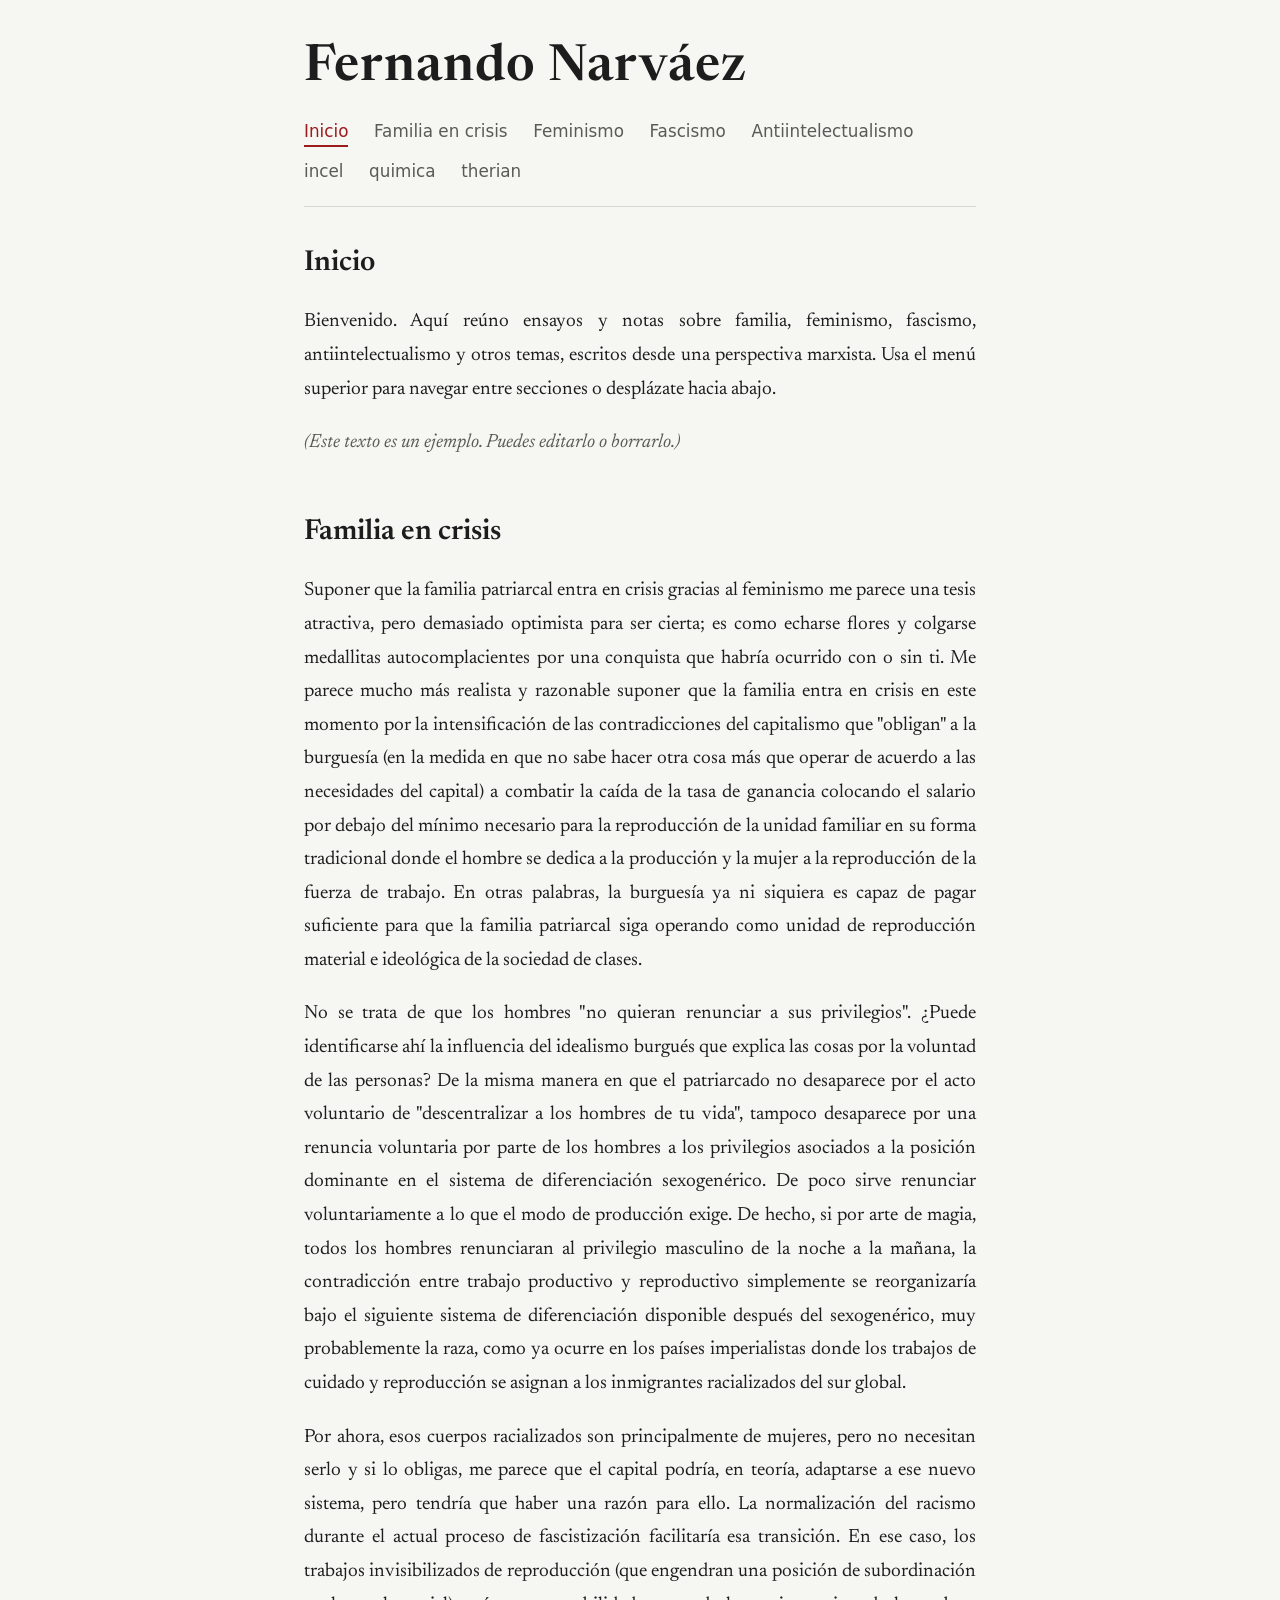
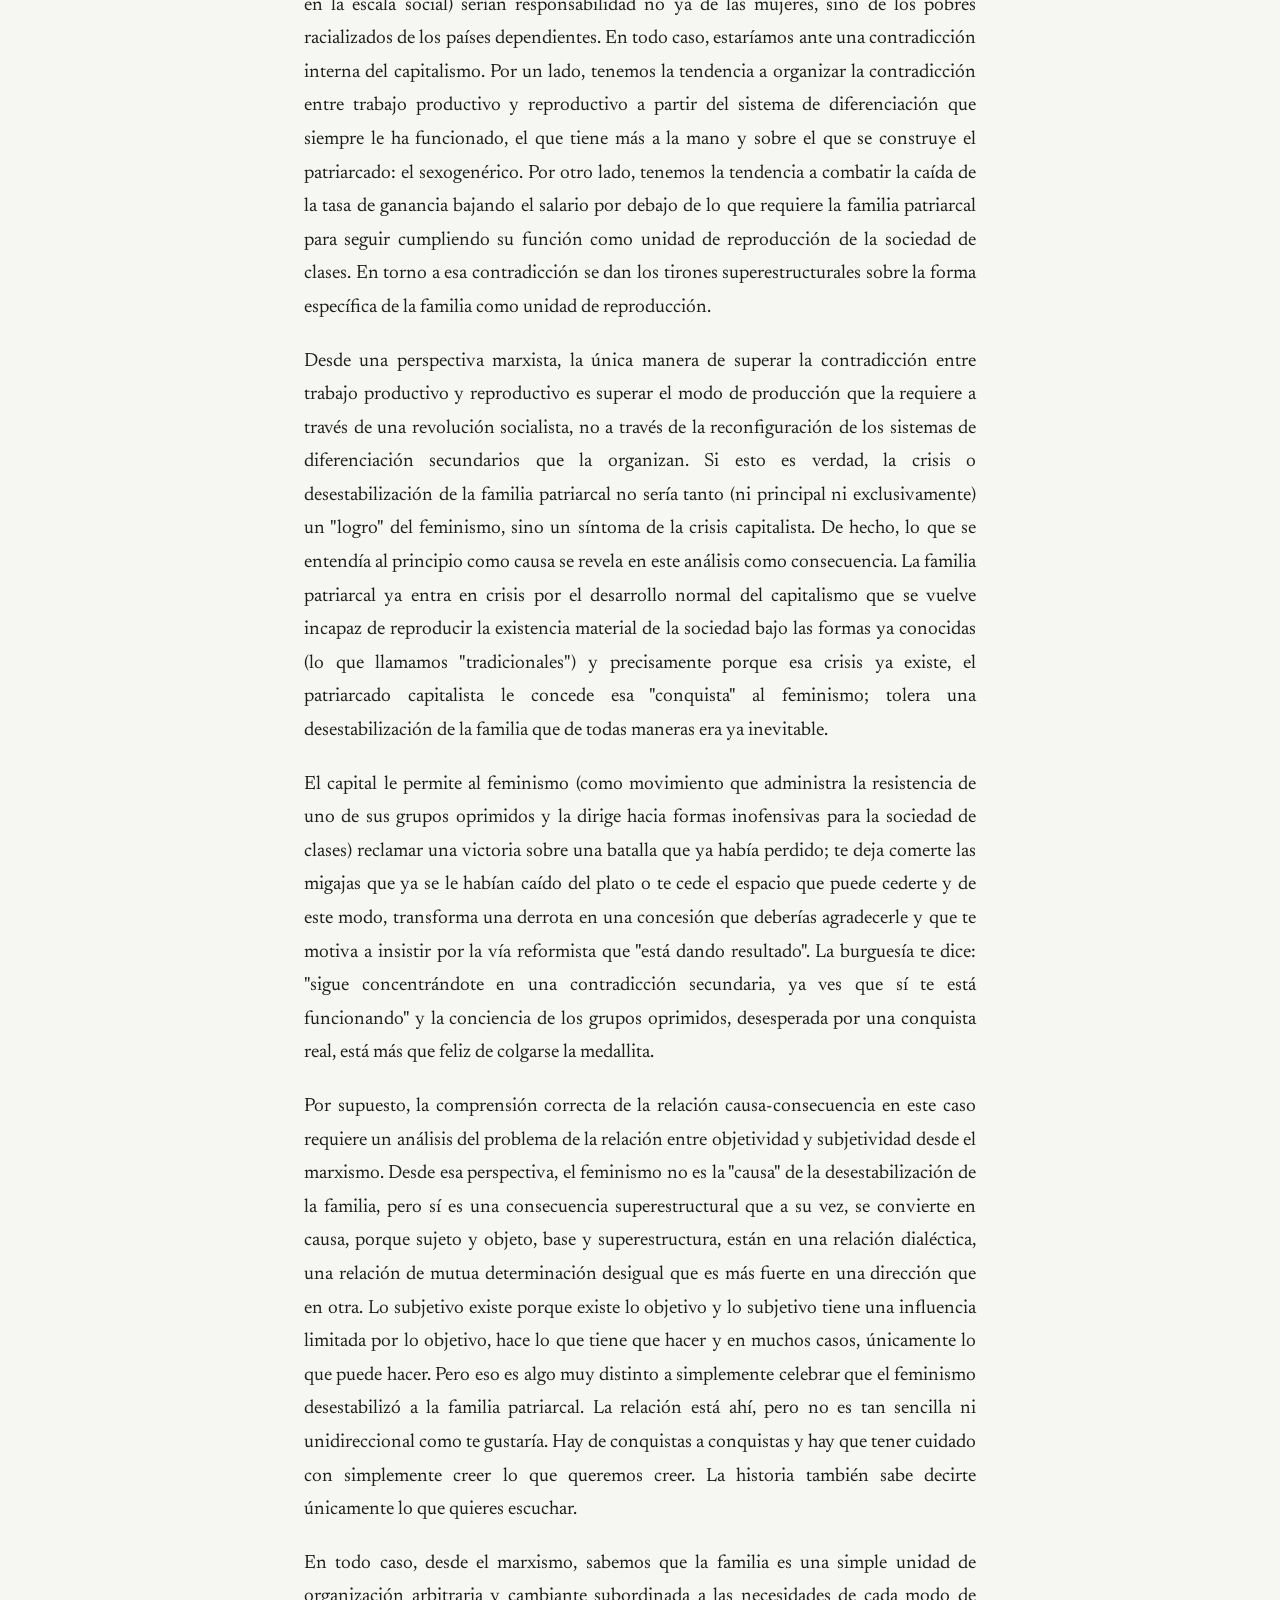
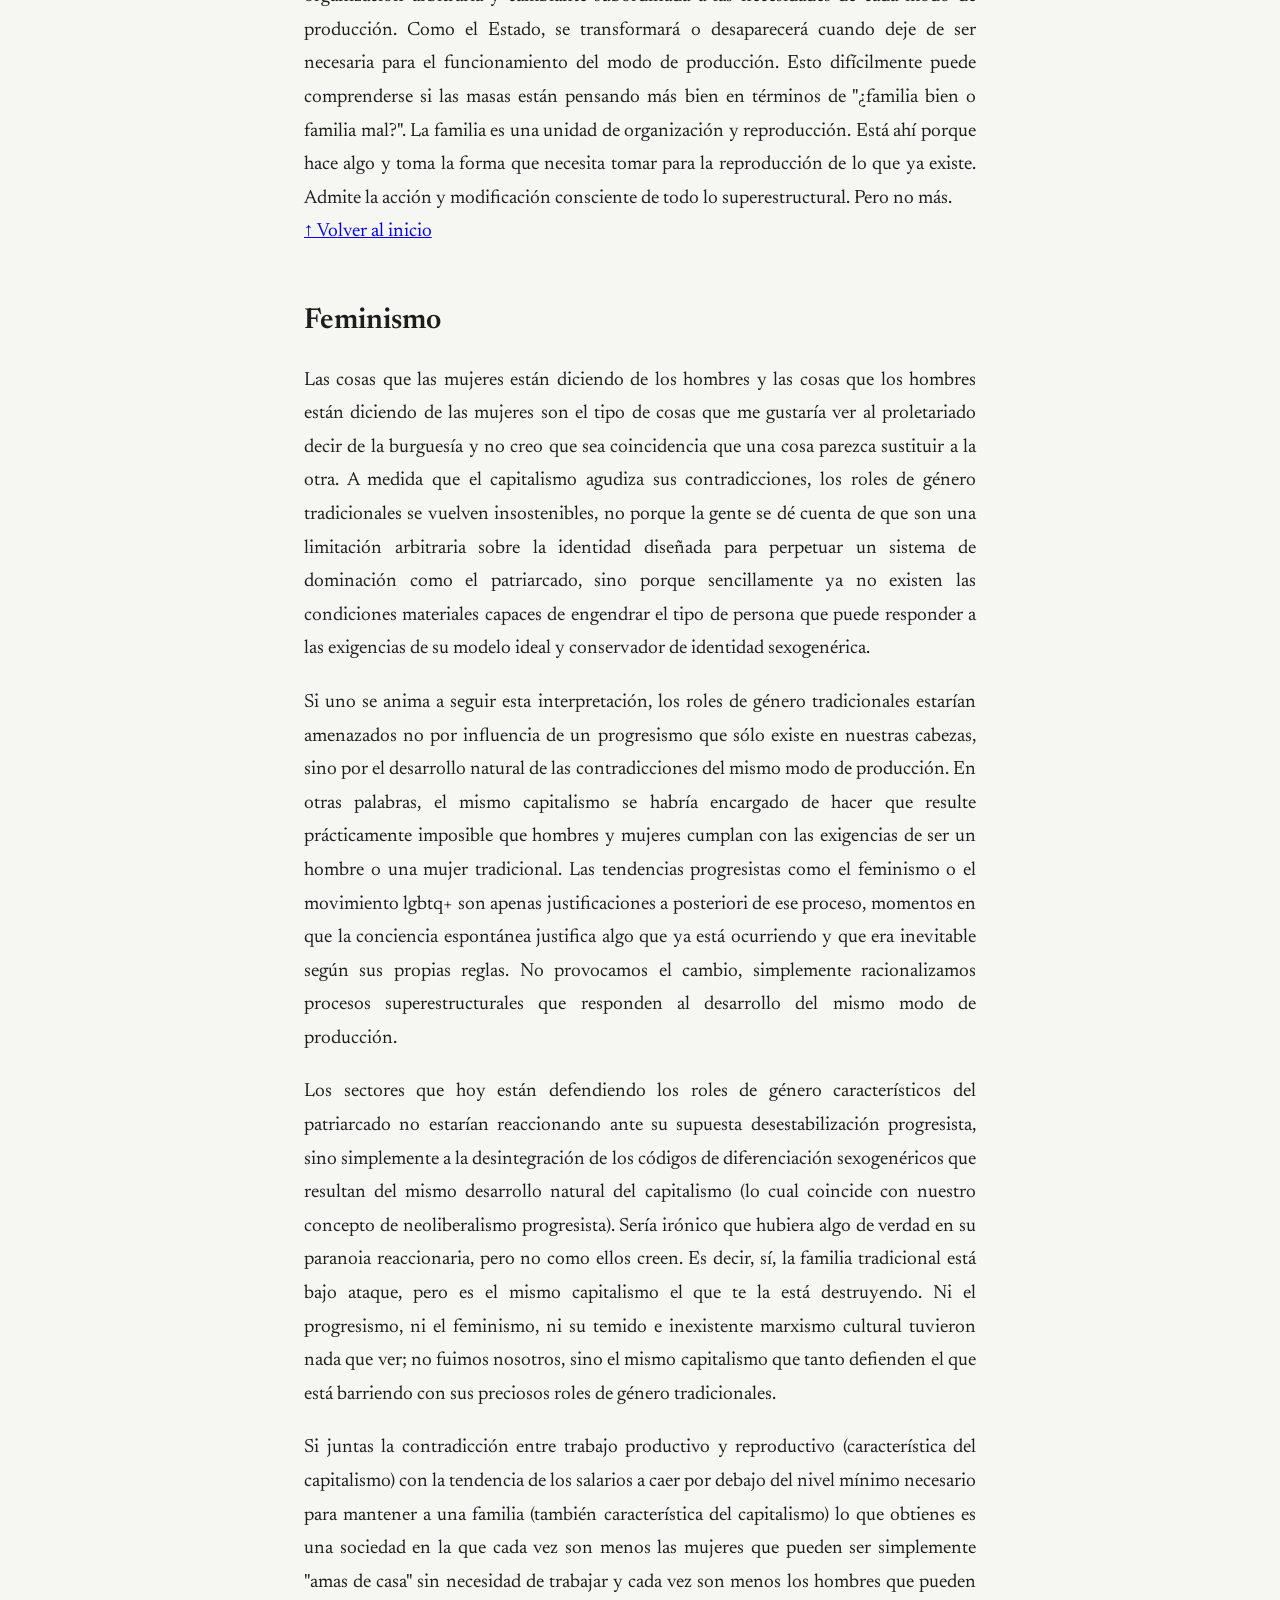
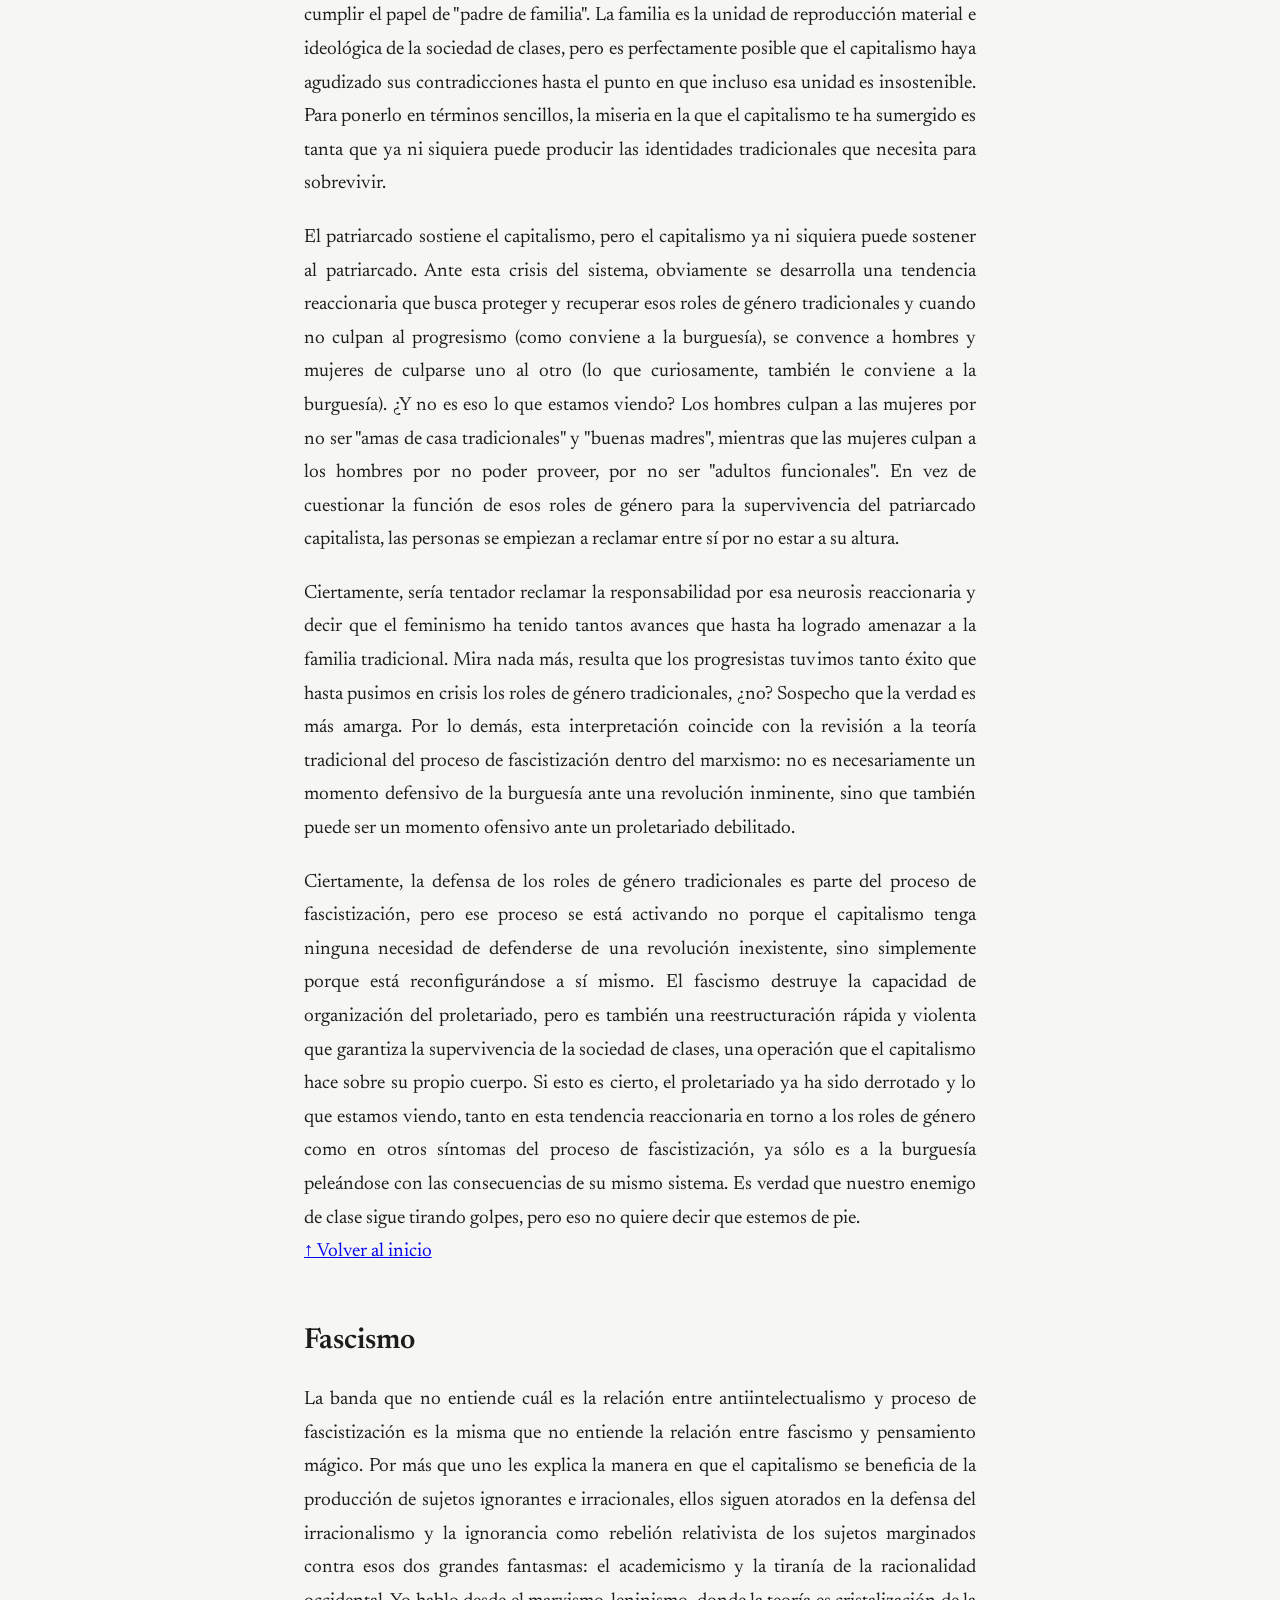
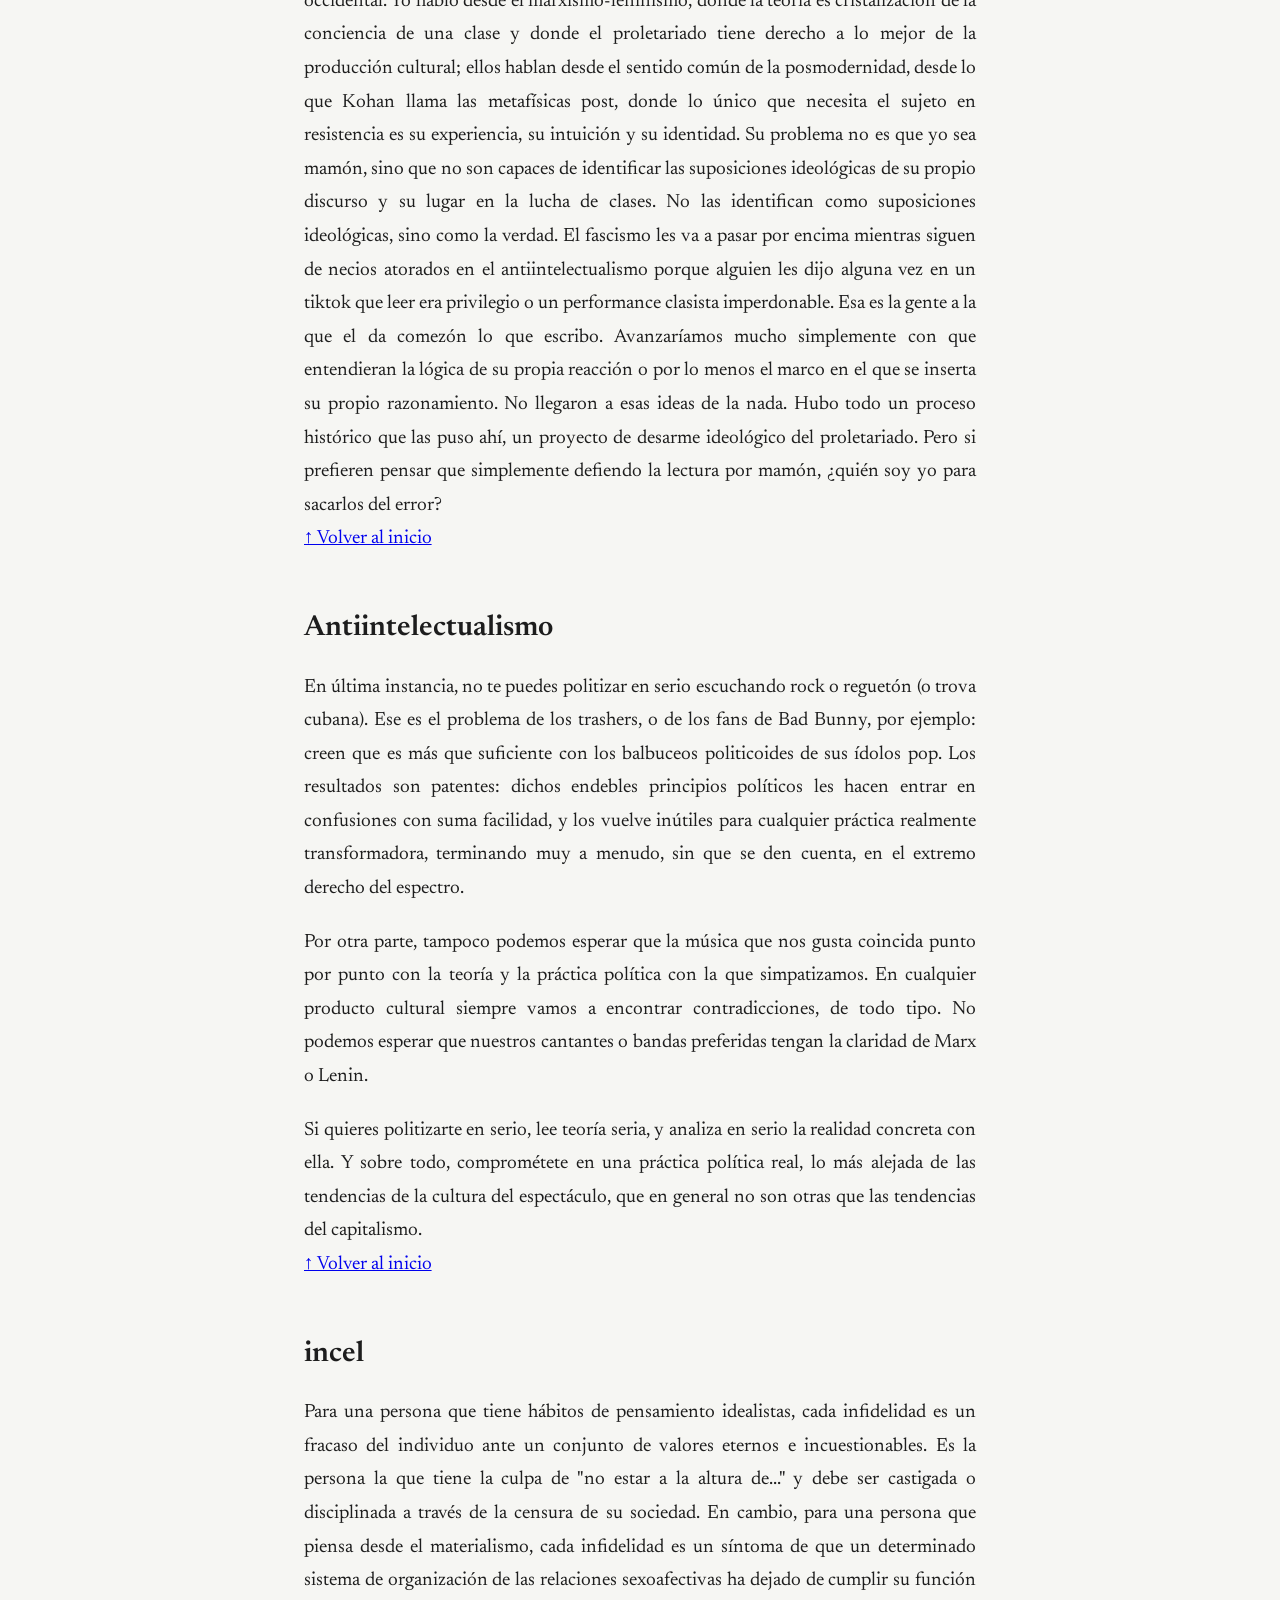
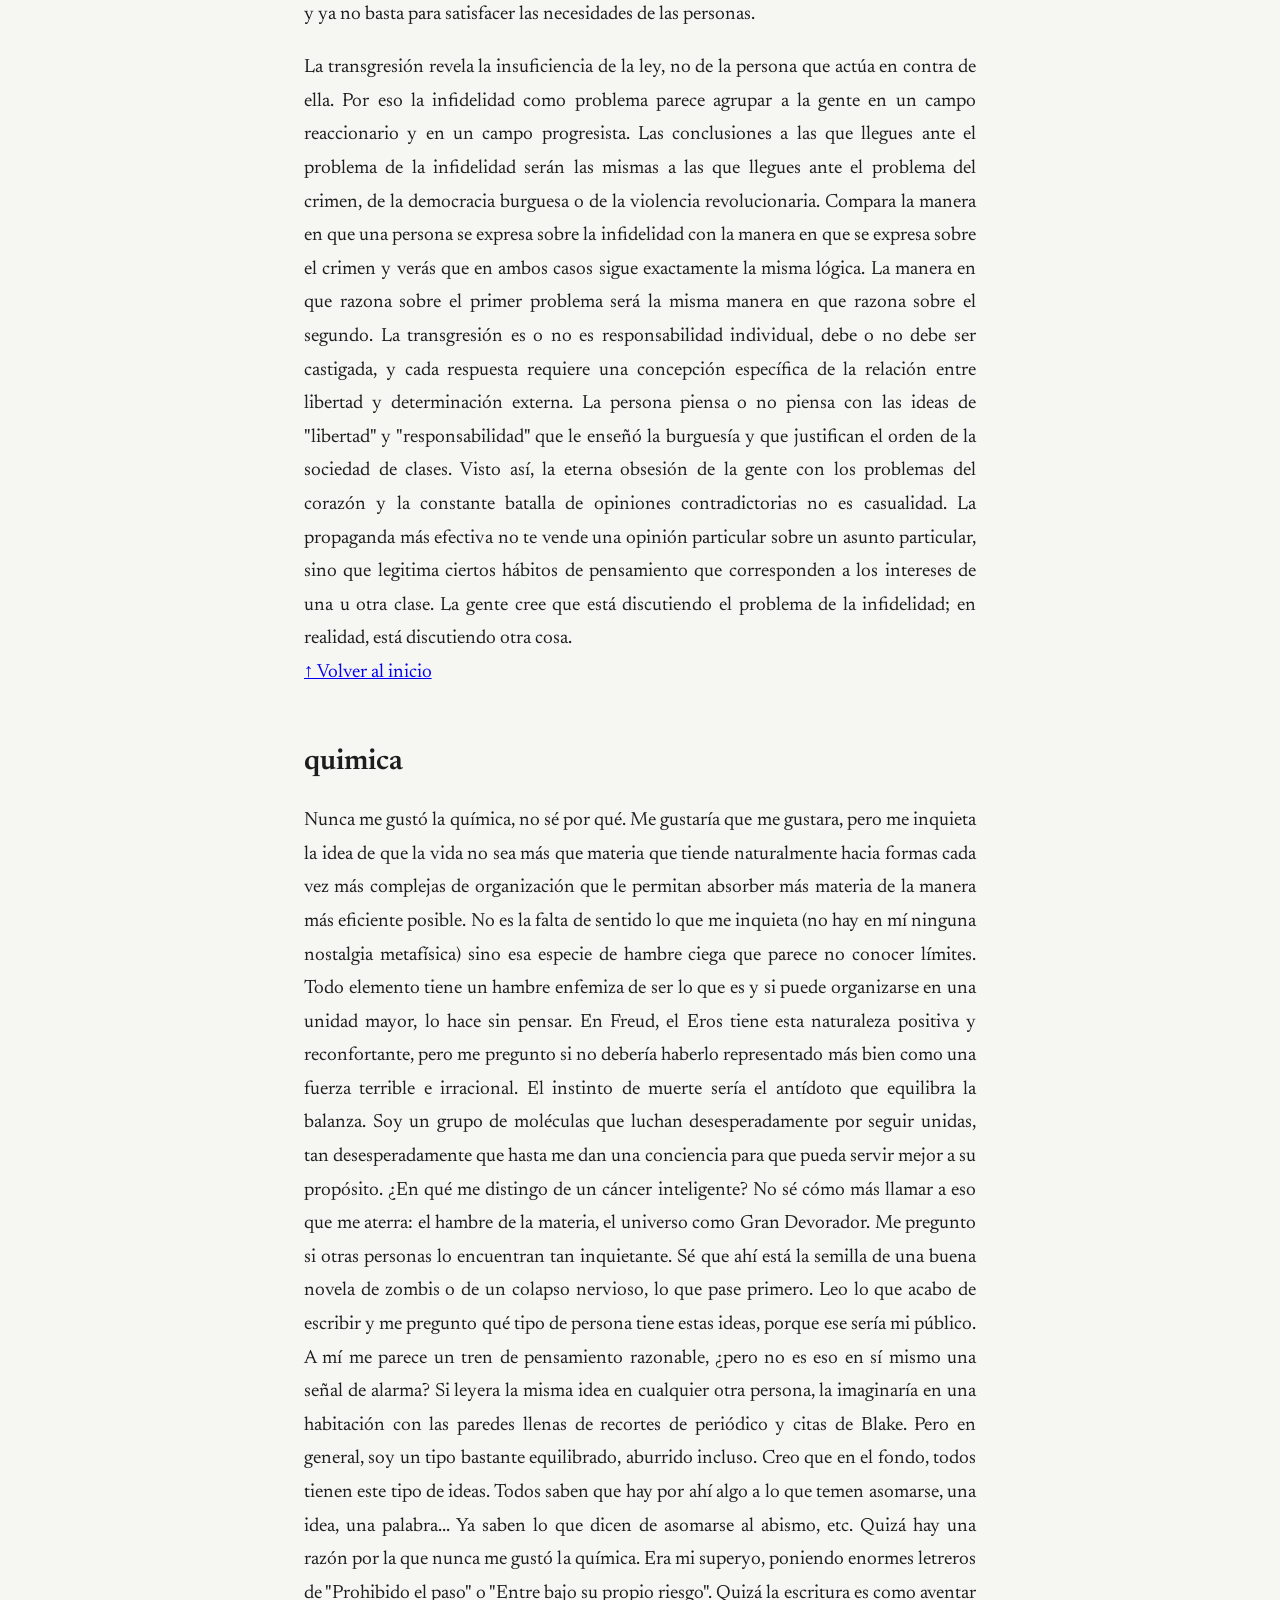
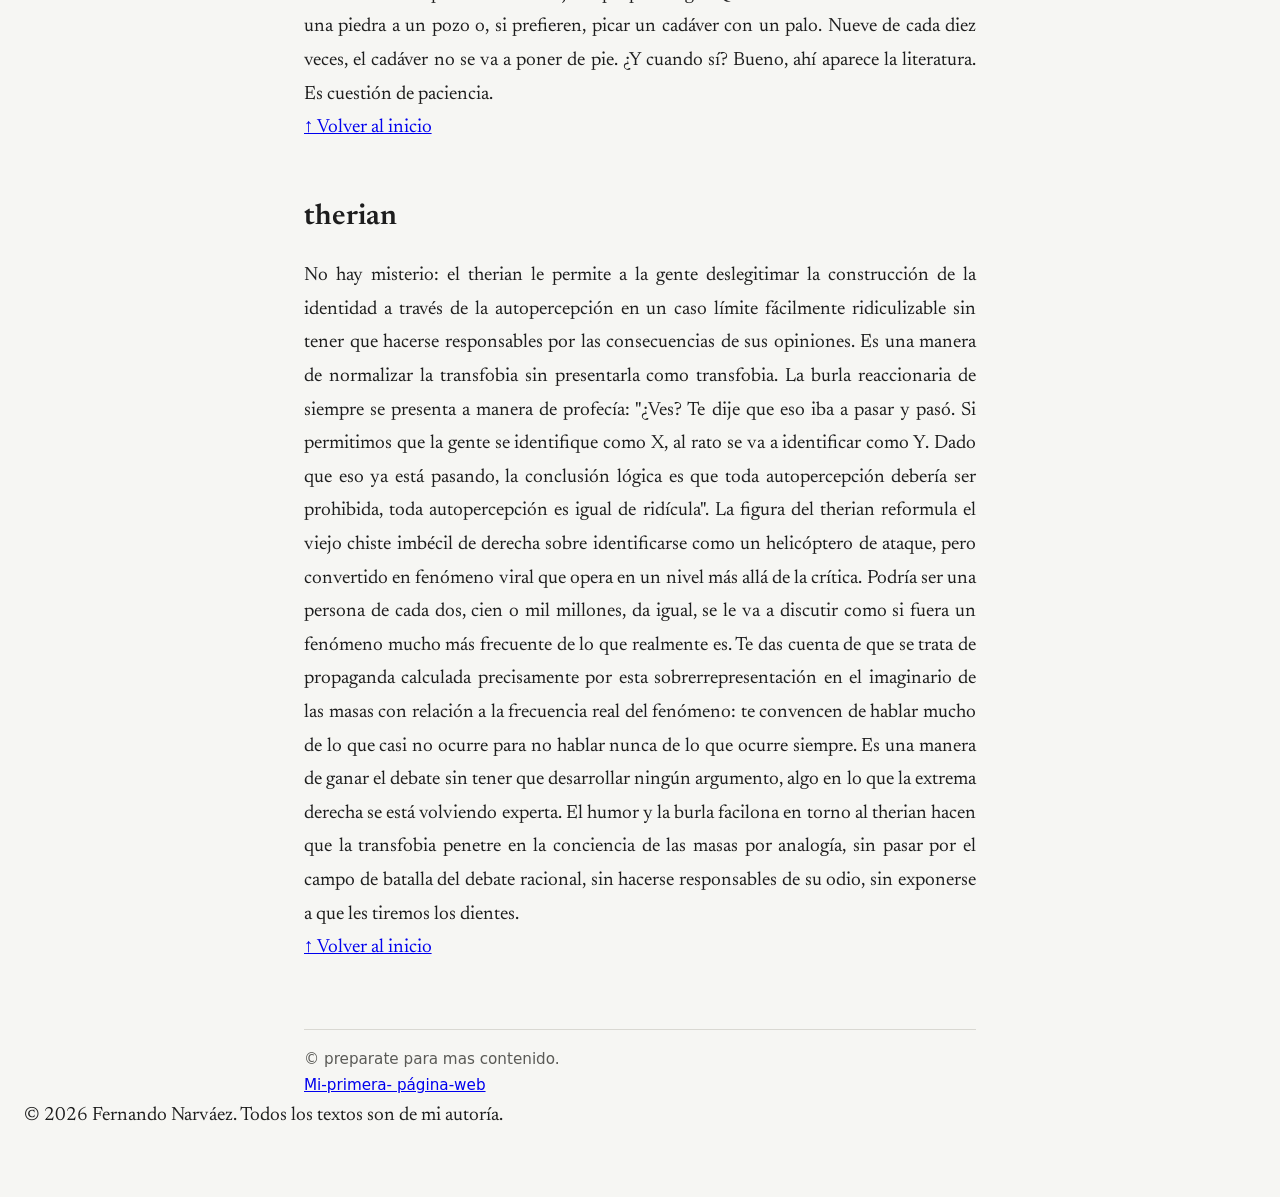
==== index.html @ 03ca9d9a "Add 'therian' link to navigation menu" ====
<!DOCTYPE html>
<html lang="es">
<head>
  <meta charset="UTF-8">
  <meta name="viewport" content="width=device-width, initial-scale=1">
  <meta name="description" content="Ensayos de Fernando Narváez sobre familia, feminismo, fascismo, antiintelectualismo y otros temas desde una perspectiva marxista.">
  <meta name="theme-color" content="#f6f6f3">
  <title>Fernando Narváez — Ensayos</title>

  <!-- Fuente Newsreader (variable) -->
  <link rel="preconnect" href="https://fonts.googleapis.com">
  <link rel="preconnect" href="https://fonts.gstatic.com" crossorigin>
  <link href="https://fonts.googleapis.com/css2?family=Newsreader:ital,opsz,wght@0,6..72,400;0,6..72,600;1,6..72,400&display=swap" rel="stylesheet">

  <link rel="stylesheet" href="style.css">
</head>
<body>

  <a class="skip-link" href="#contenido">Saltar al contenido</a>

  <header class="site-header">
    <h1>Fernando Narváez</h1>

    <nav aria-label="Navegación principal">
      <ul id="menu-principal">
        <li><a href="#inicio">Inicio</a></li>
        <li>
          <button
            type="button"
            class="nav-toggle"
            data-toggle="familia-crisis"
            aria-expanded="false"
            aria-controls="familia-crisis">
            Familia en crisis
          </button>
        </li>
        <li><a href="#feminismo">Feminismo</a></li>
        <li><a href="#fascismo">Fascismo</a></li>
        <li><a href="#antiintelectualismo">Antiintelectualismo</a></li>
        <li><a href="#incel">incel</a></li>  
        <li><a href="#quimica">quimica</a></li>
        <li><a href="#therian">therian</a></li>
      </ul>
    </nav>
  </header>

  <main id="contenido">

    <!-- ============================================================
         INICIO
         ============================================================ -->
    <section id="inicio" class="escrito">
      <h2>Inicio</h2>
      <p>Bienvenido. Aquí reúno ensayos y notas sobre familia, feminismo, fascismo, antiintelectualismo y otros temas, escritos desde una perspectiva marxista. Usa el menú superior para navegar entre secciones o desplázate hacia abajo.</p>
      <p class="pendiente">(Este texto es un ejemplo. Puedes editarlo o borrarlo.)</p>
    </section>

    <!-- ============================================================
         FAMILIA EN CRISIS
         ============================================================ -->
    <section id="familia-crisis" class="escrito">
      <h2>Familia en crisis</h2>
      <article>
        <p>Suponer que la familia patriarcal entra en crisis gracias al feminismo me parece una tesis atractiva, pero demasiado optimista para ser cierta; es como echarse flores y colgarse medallitas autocomplacientes por una conquista que habría ocurrido con o sin ti. Me parece mucho más realista y razonable suponer que la familia entra en crisis en este momento por la intensificación de las contradicciones del capitalismo que "obligan" a la burguesía (en la medida en que no sabe hacer otra cosa más que operar de acuerdo a las necesidades del capital) a combatir la caída de la tasa de ganancia colocando el salario por debajo del mínimo necesario para la reproducción de la unidad familiar en su forma tradicional donde el hombre se dedica a la producción y la mujer a la reproducción de la fuerza de trabajo. En otras palabras, la burguesía ya ni siquiera es capaz de pagar suficiente para que la familia patriarcal siga operando como unidad de reproducción material e ideológica de la sociedad de clases.</p>

        <p>No se trata de que los hombres "no quieran renunciar a sus privilegios". ¿Puede identificarse ahí la influencia del idealismo burgués que explica las cosas por la voluntad de las personas? De la misma manera en que el patriarcado no desaparece por el acto voluntario de "descentralizar a los hombres de tu vida", tampoco desaparece por una renuncia voluntaria por parte de los hombres a los privilegios asociados a la posición dominante en el sistema de diferenciación sexogenérico. De poco sirve renunciar voluntariamente a lo que el modo de producción exige. De hecho, si por arte de magia, todos los hombres renunciaran al privilegio masculino de la noche a la mañana, la contradicción entre trabajo productivo y reproductivo simplemente se reorganizaría bajo el siguiente sistema de diferenciación disponible después del sexogenérico, muy probablemente la raza, como ya ocurre en los países imperialistas donde los trabajos de cuidado y reproducción se asignan a los inmigrantes racializados del sur global.</p>

        <p>Por ahora, esos cuerpos racializados son principalmente de mujeres, pero no necesitan serlo y si lo obligas, me parece que el capital podría, en teoría, adaptarse a ese nuevo sistema, pero tendría que haber una razón para ello. La normalización del racismo durante el actual proceso de fascistización facilitaría esa transición. En ese caso, los trabajos invisibilizados de reproducción (que engendran una posición de subordinación en la escala social) serían responsabilidad no ya de las mujeres, sino de los pobres racializados de los países dependientes. En todo caso, estaríamos ante una contradicción interna del capitalismo. Por un lado, tenemos la tendencia a organizar la contradicción entre trabajo productivo y reproductivo a partir del sistema de diferenciación que siempre le ha funcionado, el que tiene más a la mano y sobre el que se construye el patriarcado: el sexogenérico. Por otro lado, tenemos la tendencia a combatir la caída de la tasa de ganancia bajando el salario por debajo de lo que requiere la familia patriarcal para seguir cumpliendo su función como unidad de reproducción de la sociedad de clases. En torno a esa contradicción se dan los tirones superestructurales sobre la forma específica de la familia como unidad de reproducción.</p>

        <p>Desde una perspectiva marxista, la única manera de superar la contradicción entre trabajo productivo y reproductivo es superar el modo de producción que la requiere a través de una revolución socialista, no a través de la reconfiguración de los sistemas de diferenciación secundarios que la organizan. Si esto es verdad, la crisis o desestabilización de la familia patriarcal no sería tanto (ni principal ni exclusivamente) un "logro" del feminismo, sino un síntoma de la crisis capitalista. De hecho, lo que se entendía al principio como causa se revela en este análisis como consecuencia. La familia patriarcal ya entra en crisis por el desarrollo normal del capitalismo que se vuelve incapaz de reproducir la existencia material de la sociedad bajo las formas ya conocidas (lo que llamamos "tradicionales") y precisamente porque esa crisis ya existe, el patriarcado capitalista le concede esa "conquista" al feminismo; tolera una desestabilización de la familia que de todas maneras era ya inevitable.</p>

        <p>El capital le permite al feminismo (como movimiento que administra la resistencia de uno de sus grupos oprimidos y la dirige hacia formas inofensivas para la sociedad de clases) reclamar una victoria sobre una batalla que ya había perdido; te deja comerte las migajas que ya se le habían caído del plato o te cede el espacio que puede cederte y de este modo, transforma una derrota en una concesión que deberías agradecerle y que te motiva a insistir por la vía reformista que "está dando resultado". La burguesía te dice: "sigue concentrándote en una contradicción secundaria, ya ves que sí te está funcionando" y la conciencia de los grupos oprimidos, desesperada por una conquista real, está más que feliz de colgarse la medallita.</p>

        <p>Por supuesto, la comprensión correcta de la relación causa-consecuencia en este caso requiere un análisis del problema de la relación entre objetividad y subjetividad desde el marxismo. Desde esa perspectiva, el feminismo no es la "causa" de la desestabilización de la familia, pero sí es una consecuencia superestructural que a su vez, se convierte en causa, porque sujeto y objeto, base y superestructura, están en una relación dialéctica, una relación de mutua determinación desigual que es más fuerte en una dirección que en otra. Lo subjetivo existe porque existe lo objetivo y lo subjetivo tiene una influencia limitada por lo objetivo, hace lo que tiene que hacer y en muchos casos, únicamente lo que puede hacer. Pero eso es algo muy distinto a simplemente celebrar que el feminismo desestabilizó a la familia patriarcal. La relación está ahí, pero no es tan sencilla ni unidireccional como te gustaría. Hay de conquistas a conquistas y hay que tener cuidado con simplemente creer lo que queremos creer. La historia también sabe decirte únicamente lo que quieres escuchar.</p>

        <p>En todo caso, desde el marxismo, sabemos que la familia es una simple unidad de organización arbitraria y cambiante subordinada a las necesidades de cada modo de producción. Como el Estado, se transformará o desaparecerá cuando deje de ser necesaria para el funcionamiento del modo de producción. Esto difícilmente puede comprenderse si las masas están pensando más bien en términos de "¿familia bien o familia mal?". La familia es una unidad de organización y reproducción. Está ahí porque hace algo y toma la forma que necesita tomar para la reproducción de lo que ya existe. Admite la acción y modificación consciente de todo lo superestructural. Pero no más.</p>
      </article>
      <a href="#top" class="btn-volver">↑ Volver al inicio</a>
    </section>

    <!-- ============================================================
         FEMINISMO
         ============================================================ -->
    <section id="feminismo" class="escrito">
      <h2>Feminismo</h2>
      <article>
        <p>Las cosas que las mujeres están diciendo de los hombres y las cosas que los hombres están diciendo de las mujeres son el tipo de cosas que me gustaría ver al proletariado decir de la burguesía y no creo que sea coincidencia que una cosa parezca sustituir a la otra. A medida que el capitalismo agudiza sus contradicciones, los roles de género tradicionales se vuelven insostenibles, no porque la gente se dé cuenta de que son una limitación arbitraria sobre la identidad diseñada para perpetuar un sistema de dominación como el patriarcado, sino porque sencillamente ya no existen las condiciones materiales capaces de engendrar el tipo de persona que puede responder a las exigencias de su modelo ideal y conservador de identidad sexogenérica.</p>

        <p>Si uno se anima a seguir esta interpretación, los roles de género tradicionales estarían amenazados no por influencia de un progresismo que sólo existe en nuestras cabezas, sino por el desarrollo natural de las contradicciones del mismo modo de producción. En otras palabras, el mismo capitalismo se habría encargado de hacer que resulte prácticamente imposible que hombres y mujeres cumplan con las exigencias de ser un hombre o una mujer tradicional. Las tendencias progresistas como el feminismo o el movimiento lgbtq+ son apenas justificaciones a posteriori de ese proceso, momentos en que la conciencia espontánea justifica algo que ya está ocurriendo y que era inevitable según sus propias reglas. No provocamos el cambio, simplemente racionalizamos procesos superestructurales que responden al desarrollo del mismo modo de producción.</p>

        <p>Los sectores que hoy están defendiendo los roles de género característicos del patriarcado no estarían reaccionando ante su supuesta desestabilización progresista, sino simplemente a la desintegración de los códigos de diferenciación sexogenéricos que resultan del mismo desarrollo natural del capitalismo (lo cual coincide con nuestro concepto de neoliberalismo progresista). Sería irónico que hubiera algo de verdad en su paranoia reaccionaria, pero no como ellos creen. Es decir, sí, la familia tradicional está bajo ataque, pero es el mismo capitalismo el que te la está destruyendo. Ni el progresismo, ni el feminismo, ni su temido e inexistente marxismo cultural tuvieron nada que ver; no fuimos nosotros, sino el mismo capitalismo que tanto defienden el que está barriendo con sus preciosos roles de género tradicionales.</p>

        <p>Si juntas la contradicción entre trabajo productivo y reproductivo (característica del capitalismo) con la tendencia de los salarios a caer por debajo del nivel mínimo necesario para mantener a una familia (también característica del capitalismo) lo que obtienes es una sociedad en la que cada vez son menos las mujeres que pueden ser simplemente "amas de casa" sin necesidad de trabajar y cada vez son menos los hombres que pueden cumplir el papel de "padre de familia". La familia es la unidad de reproducción material e ideológica de la sociedad de clases, pero es perfectamente posible que el capitalismo haya agudizado sus contradicciones hasta el punto en que incluso esa unidad es insostenible. Para ponerlo en términos sencillos, la miseria en la que el capitalismo te ha sumergido es tanta que ya ni siquiera puede producir las identidades tradicionales que necesita para sobrevivir.</p>

        <p>El patriarcado sostiene el capitalismo, pero el capitalismo ya ni siquiera puede sostener al patriarcado. Ante esta crisis del sistema, obviamente se desarrolla una tendencia reaccionaria que busca proteger y recuperar esos roles de género tradicionales y cuando no culpan al progresismo (como conviene a la burguesía), se convence a hombres y mujeres de culparse uno al otro (lo que curiosamente, también le conviene a la burguesía). ¿Y no es eso lo que estamos viendo? Los hombres culpan a las mujeres por no ser "amas de casa tradicionales" y "buenas madres", mientras que las mujeres culpan a los hombres por no poder proveer, por no ser "adultos funcionales". En vez de cuestionar la función de esos roles de género para la supervivencia del patriarcado capitalista, las personas se empiezan a reclamar entre sí por no estar a su altura.</p>

        <p>Ciertamente, sería tentador reclamar la responsabilidad por esa neurosis reaccionaria y decir que el feminismo ha tenido tantos avances que hasta ha logrado amenazar a la familia tradicional. Mira nada más, resulta que los progresistas tuvimos tanto éxito que hasta pusimos en crisis los roles de género tradicionales, ¿no? Sospecho que la verdad es más amarga. Por lo demás, esta interpretación coincide con la revisión a la teoría tradicional del proceso de fascistización dentro del marxismo: no es necesariamente un momento defensivo de la burguesía ante una revolución inminente, sino que también puede ser un momento ofensivo ante un proletariado debilitado.</p>

        <p>Ciertamente, la defensa de los roles de género tradicionales es parte del proceso de fascistización, pero ese proceso se está activando no porque el capitalismo tenga ninguna necesidad de defenderse de una revolución inexistente, sino simplemente porque está reconfigurándose a sí mismo. El fascismo destruye la capacidad de organización del proletariado, pero es también una reestructuración rápida y violenta que garantiza la supervivencia de la sociedad de clases, una operación que el capitalismo hace sobre su propio cuerpo. Si esto es cierto, el proletariado ya ha sido derrotado y lo que estamos viendo, tanto en esta tendencia reaccionaria en torno a los roles de género como en otros síntomas del proceso de fascistización, ya sólo es a la burguesía peleándose con las consecuencias de su mismo sistema. Es verdad que nuestro enemigo de clase sigue tirando golpes, pero eso no quiere decir que estemos de pie.</p>
      </article>
      <a href="#top" class="btn-volver">↑ Volver al inicio</a>
    </section>

    <!-- ============================================================
         FASCISMO
         ============================================================ -->
    <section id="fascismo" class="escrito">
      <h2>Fascismo</h2>
      <article>
        <p>La banda que no entiende cuál es la relación entre antiintelectualismo y proceso de fascistización es la misma que no entiende la relación entre fascismo y pensamiento mágico. Por más que uno les explica la manera en que el capitalismo se beneficia de la producción de sujetos ignorantes e irracionales, ellos siguen atorados en la defensa del irracionalismo y la ignorancia como rebelión relativista de los sujetos marginados contra esos dos grandes fantasmas: el academicismo y la tiranía de la racionalidad occidental. Yo hablo desde el marxismo-leninismo, donde la teoría es cristalización de la conciencia de una clase y donde el proletariado tiene derecho a lo mejor de la producción cultural; ellos hablan desde el sentido común de la posmodernidad, desde lo que Kohan llama las metafísicas post, donde lo único que necesita el sujeto en resistencia es su experiencia, su intuición y su identidad. Su problema no es que yo sea mamón, sino que no son capaces de identificar las suposiciones ideológicas de su propio discurso y su lugar en la lucha de clases. No las identifican como suposiciones ideológicas, sino como la verdad. El fascismo les va a pasar por encima mientras siguen de necios atorados en el antiintelectualismo porque alguien les dijo alguna vez en un tiktok que leer era privilegio o un performance clasista imperdonable. Esa es la gente a la que el da comezón lo que escribo. Avanzaríamos mucho simplemente con que entendieran la lógica de su propia reacción o por lo menos el marco en el que se inserta su propio razonamiento. No llegaron a esas ideas de la nada. Hubo todo un proceso histórico que las puso ahí, un proyecto de desarme ideológico del proletariado. Pero si prefieren pensar que simplemente defiendo la lectura por mamón, ¿quién soy yo para sacarlos del error?</p>
      </article>
      <a href="#top" class="btn-volver">↑ Volver al inicio</a>
    </section>

    <!-- ============================================================
         ANTIINTELECTUALISMO
         ============================================================ -->
    <section id="antiintelectualismo" class="escrito">
      <h2>Antiintelectualismo</h2>
      <article>
        <p>En última instancia, no te puedes politizar en serio escuchando rock o reguetón (o trova cubana). Ese es el problema de los trashers, o de los fans de Bad Bunny, por ejemplo: creen que es más que suficiente con los balbuceos politicoides de sus ídolos pop. Los resultados son patentes: dichos endebles principios políticos les hacen entrar en confusiones con suma facilidad, y los vuelve inútiles para cualquier práctica realmente transformadora, terminando muy a menudo, sin que se den cuenta, en el extremo derecho del espectro.</p>

        <p>Por otra parte, tampoco podemos esperar que la música que nos gusta coincida punto por punto con la teoría y la práctica política con la que simpatizamos. En cualquier producto cultural siempre vamos a encontrar contradicciones, de todo tipo. No podemos esperar que nuestros cantantes o bandas preferidas tengan la claridad de Marx o Lenin.</p>

        <p>Si quieres politizarte en serio, lee teoría seria, y analiza en serio la realidad concreta con ella. Y sobre todo, comprométete en una práctica política real, lo más alejada de las tendencias de la cultura del espectáculo, que en general no son otras que las tendencias del capitalismo.</p>
      </article>
      <a href="#top" class="btn-volver">↑ Volver al inicio</a>
    </section>

    <!-- ============================================================
         INCEL
         ============================================================ -->
    <section id="incel" class="escrito">
      <h2>incel</h2>
      <article>
        <p>Para una persona que tiene hábitos de pensamiento idealistas, cada infidelidad es un fracaso del individuo ante un conjunto de valores eternos e incuestionables. Es la persona la que tiene la culpa de "no estar a la altura de..." y debe ser castigada o disciplinada a través de la censura de su sociedad. En cambio, para una persona que piensa desde el materialismo, cada infidelidad es un síntoma de que un determinado sistema de organización de las relaciones sexoafectivas ha dejado de cumplir su función y ya no basta para satisfacer las necesidades de las personas.</p>
        <p>La transgresión revela la insuficiencia de la ley, no de la persona que actúa en contra de ella. Por eso la infidelidad como problema parece agrupar a la gente en un campo reaccionario y en un campo progresista. Las conclusiones a las que llegues ante el problema de la infidelidad serán las mismas a las que llegues ante el problema del crimen, de la democracia burguesa o de la violencia revolucionaria. Compara la manera en que una persona se expresa sobre la infidelidad con la manera en que se expresa sobre el crimen y verás que en ambos casos sigue exactamente la misma lógica. La manera en que razona sobre el primer problema será la misma manera en que razona sobre el segundo. La transgresión es o no es responsabilidad individual, debe o no debe ser castigada, y cada respuesta requiere una concepción específica de la relación entre libertad y determinación externa. La persona piensa o no piensa con las ideas de "libertad" y "responsabilidad" que le enseñó la burguesía y que justifican el orden de la sociedad de clases. Visto así, la eterna obsesión de la gente con los problemas del corazón y la constante batalla de opiniones contradictorias no es casualidad. La propaganda más efectiva no te vende una opinión particular sobre un asunto particular, sino que legitima ciertos hábitos de pensamiento que corresponden a los intereses de una u otra clase. La gente cree que está discutiendo el problema de la infidelidad; en realidad, está discutiendo otra cosa.</p>
      </article>
      <a href="#top" class="btn-volver">↑ Volver al inicio</a>
    </section>
  <!-- ====================================================================
    quimica
        ================================================================== -->
    <section id="quimica" class="escrito">
      <h2>quimica</h2>
      <article> 
      <p> Nunca me gustó la química, no sé por qué. Me gustaría que me gustara, pero me inquieta la idea de que la vida no sea más que materia que tiende naturalmente hacia formas cada vez más complejas de organización que le permitan absorber más materia de la manera más eficiente posible. No es la falta de sentido lo que me inquieta (no hay en mí ninguna nostalgia metafísica) sino esa especie de hambre ciega que parece no conocer límites. Todo elemento tiene un hambre enfemiza de ser lo que es y si puede organizarse en una unidad mayor, lo hace sin pensar. En Freud, el Eros tiene esta naturaleza positiva y reconfortante, pero me pregunto si no debería haberlo representado más bien como una fuerza terrible e irracional. El instinto de muerte sería el antídoto que equilibra la balanza. Soy un grupo de moléculas que luchan desesperadamente por seguir unidas, tan desesperadamente que hasta me dan una conciencia para que pueda servir mejor a su propósito. ¿En qué me distingo de un cáncer inteligente? No sé cómo más llamar a eso que me aterra: el hambre de la materia, el universo como Gran Devorador. Me pregunto si otras personas lo encuentran tan inquietante. Sé que ahí está la semilla de una buena novela de zombis o de un colapso nervioso, lo que pase primero. Leo lo que acabo de escribir y me pregunto qué tipo de persona tiene estas ideas, porque ese sería mi público. A mí me parece un tren de pensamiento razonable, ¿pero no es eso en sí mismo una señal de alarma? Si leyera la misma idea en cualquier otra persona, la imaginaría en una habitación con las paredes llenas de recortes de periódico y citas de Blake. Pero en general, soy un tipo bastante equilibrado, aburrido incluso. Creo que en el fondo, todos tienen este tipo de ideas. Todos saben que hay por ahí algo a lo que temen asomarse, una idea, una palabra... Ya saben lo que dicen de asomarse al abismo, etc. Quizá hay una razón por la que nunca me gustó la química. Era mi superyo, poniendo enormes letreros de "Prohibido el paso" o "Entre bajo su propio riesgo". Quizá la escritura es como aventar una piedra a un pozo o, si prefieren, picar un cadáver con un palo. Nueve de cada diez veces, el cadáver no se va a poner de pie. ¿Y cuando sí? Bueno, ahí aparece la literatura. Es cuestión de paciencia.</p>
      </article>
      <a href="#top" class="btn-volver">↑ Volver al inicio</a>
    </section>
    <!-- ====================================================================
    therian
         =================================================================== -->
    <section id="therian" class="escrito">
      <h2>therian</h2>
      <article><p> No hay misterio: el therian le permite a la gente deslegitimar la construcción de la identidad a través de la autopercepción en un caso límite fácilmente ridiculizable sin tener que hacerse responsables por las consecuencias de sus opiniones. Es una manera de normalizar la transfobia sin presentarla como transfobia. La burla reaccionaria de siempre se presenta a manera de profecía: "¿Ves? Te dije que eso iba a pasar y pasó. Si permitimos que la gente se identifique como X, al rato se va a identificar como Y. Dado que eso ya está pasando, la conclusión lógica es que toda autopercepción debería ser prohibida, toda autopercepción es igual de ridícula". La figura del therian reformula el viejo chiste imbécil de derecha sobre identificarse como un helicóptero de ataque, pero convertido en fenómeno viral que opera en un nivel más allá de la crítica. Podría ser una persona de cada dos, cien o mil millones, da igual, se le va a discutir como si fuera un fenómeno mucho más frecuente de lo que realmente es. Te das cuenta de que se trata de propaganda calculada precisamente por esta sobrerrepresentación en el imaginario de las masas con relación a la frecuencia real del fenómeno: te convencen de hablar mucho de lo que casi no ocurre para no hablar nunca de lo que ocurre siempre. Es una manera de ganar el debate sin tener que desarrollar ningún argumento, algo en lo que la extrema derecha se está volviendo experta. El humor y la burla facilona en torno al therian hacen que la transfobia penetre en la conciencia de las masas por analogía, sin pasar por el campo de batalla del debate racional, sin hacerse responsables de su odio, sin exponerse a que les tiremos los dientes.</p> 
      </article>
 <a href="#top" class="btn-volver">↑ Volver al inicio</a>
    </section>
  </main>
  
  

  <footer>
    <p>© preparate para mas contenido.</p>
    <p class="enlaces-footer">
        <a href="https://pedroriver.github.io/mi-primera-pagina-web/" target="_blank" rel="noopener">Mi-primera- página-web</a>
    </p>
</footer>
    <p>&copy; <span id="anio"></span> Fernando Narváez. Todos los textos son de mi autoría.</p>
  </footer>

  <script src="main.js" defer></script>
</body>
</html>
---- style.css ----
/* ============================================================
   VARIABLES
   ============================================================ */
:root {
  --fondo: #f6f6f3;
  --tinta: #1d1d1d;
  --tinta-suave: #5a5a56;
  --acento: #9b1c1c;
  --linea: #d9d8d2;
  --fuente: 'Newsreader', Georgia, 'Times New Roman', serif;
  --fuente-ui: system-ui, -apple-system, 'Segoe UI', sans-serif;
  --ancho: 42rem;
}

/* ============================================================
   RESET SUAVE
   ============================================================ */
*, *::before, *::after { box-sizing: border-box; }
* { margin: 0; }

html {
  scroll-behavior: smooth;
  -webkit-text-size-adjust: 100%;
  scroll-padding-top: 1rem;
}

body {
  background: var(--fondo);
  color: var(--tinta);
  font-family: var(--fuente);
  font-size: 1.2rem;
  line-height: 1.75;
  padding: 2.5rem 1.5rem 4rem;
  min-height: 100vh;
  text-rendering: optimizeLegibility;
}

img, svg { display: block; max-width: 100%; }

header, main, footer {
  max-width: var(--ancho);
  margin-inline: auto;
}

/* ============================================================
   SKIP LINK (accesibilidad)
   ============================================================ */
.skip-link {
  position: absolute;
  top: -100px;
  left: 1rem;
  background: var(--acento);
  color: #fff;
  padding: 0.75rem 1.25rem;
  border-radius: 4px;
  text-decoration: none;
  font-family: var(--fuente-ui);
  font-size: 0.95rem;
  z-index: 100;
  transition: top 0.2s;
}
.skip-link:focus { top: 1rem; }

/* ============================================================
   ENCABEZADO Y NAVEGACIÓN
   ============================================================ */
.site-header { margin-bottom: 2.5rem; }

h1 {
  font-size: clamp(2rem, 6vw, 3.2rem);
  font-weight: 600;
  line-height: 1.1;
  letter-spacing: 0.02em;
  text-wrap: balance;
}

nav {
  margin-top: 1.25rem;
  padding-bottom: 1rem;
  border-bottom: 1px solid var(--linea);
}

nav ul {
  list-style: none;
  padding: 0;
  margin: 0;
  display: flex;
  flex-wrap: wrap;
  gap: 0.4rem 1.6rem;
}

nav a,
nav button {
  color: var(--tinta-suave);
  text-decoration: none;
  font-family: var(--fuente-ui);
  font-size: 1.05rem;
  line-height: 1.4;
  padding: 0.2rem 0;
  border: none;
  border-bottom: 2px solid transparent;
  background: none;
  cursor: pointer;
  transition: color 0.2s, border-color 0.2s;
}

nav a:hover,
nav button:hover { color: var(--tinta); }

nav a[aria-current="true"],
nav button[aria-expanded="true"] {
  color: var(--acento);
  border-bottom-color: var(--acento);
}

a:focus-visible,
button:focus-visible {
  outline: 2px solid var(--acento);
  outline-offset: 4px;
  border-radius: 2px;
}

/* ============================================================
   CONTENIDO / ESCRITOS
   ============================================================ */
main { margin-top: 2.5rem; }

.escrito {
  scroll-margin-top: 1.5rem;
  margin-bottom: 3.5rem;
  animation: aparecer 0.35s ease;
}

.escrito[hidden] { display: none; }

.escrito h2 {
  font-size: 1.8rem;
  font-weight: 600;
  line-height: 1.2;
  margin-bottom: 1.5rem;
  text-wrap: balance;
}

.escrito p {
  text-align: justify;
  hyphens: auto;
}

.escrito p + p { margin-top: 1.25rem; }

@keyframes aparecer {
  from { opacity: 0; transform: translateY(-4px); }
  to   { opacity: 1; transform: translateY(0); }
}

/* Texto pendiente / placeholder */
.pendiente {
  color: var(--tinta-suave);
  font-style: italic;
}

/* Elementos opcionales dentro de escritos */
.escrito blockquote {
  border-left: 3px solid var(--acento);
  padding-left: 1rem;
  margin: 1.5rem 0;
  color: var(--tinta-suave);
  font-style: italic;
}

.escrito em { font-style: italic; }
.escrito strong { font-weight: 600; }

.escrito code {
  font-family: ui-monospace, 'SF Mono', Menlo, Consolas, monospace;
  font-size: 0.9em;
  background: rgba(0, 0, 0, 0.05);
  padding: 0.1em 0.35em;
  border-radius: 3px;
}

/* ============================================================
   PIE
   ============================================================ */
footer {
  margin-top: 4rem;
  padding-top: 1rem;
  border-top: 1px solid var(--linea);
  font-family: var(--fuente-ui);
  font-size: 0.95rem;
  color: var(--tinta-suave);
}

/* ============================================================
   PREFERENCIAS DEL USUARIO
   ============================================================ */
@media (prefers-reduced-motion: reduce) {
  html { scroll-behavior: auto; }
  .escrito { animation: none; }
  *, *::before, *::after {
    transition-duration: 0.01ms !important;
    animation-duration: 0.01ms !important;
  }
}

@media (prefers-color-scheme: dark) {
  :root {
    --fondo: #16161a;
    --tinta: #e8e6e0;
    --tinta-suave: #a8a6a0;
    --acento: #e06c6c;
    --linea: #2e2d33;
  }
}

/* ============================================================
   RESPONSIVE
   ============================================================ */
@media (max-width: 600px) {
  body { font-size: 1.1rem; padding: 1.5rem 1.1rem 3rem; }
  .escrito p { text-align: left; }
  nav ul { gap: 0.3rem 1.1rem; }
  nav a, nav button { font-size: 0.98rem; }
  .escrito h2 { font-size: 1.5rem; }
}
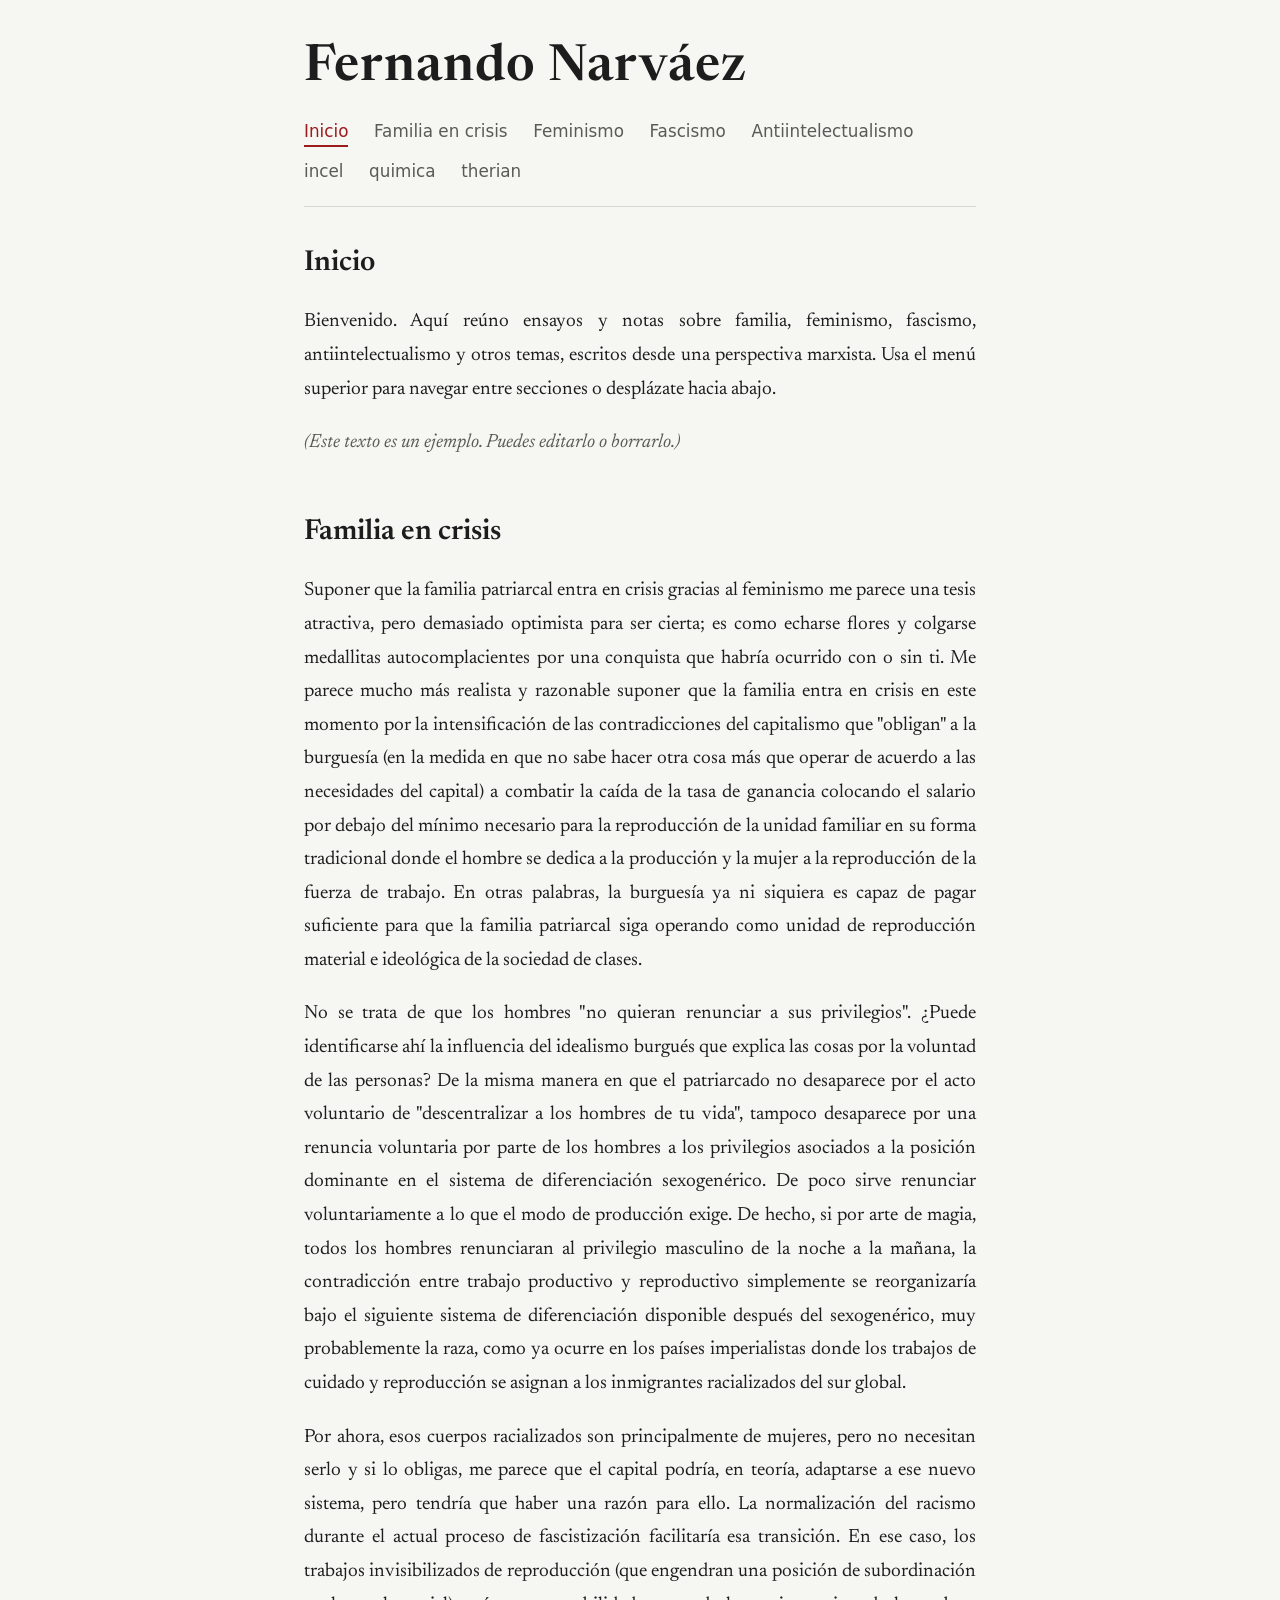
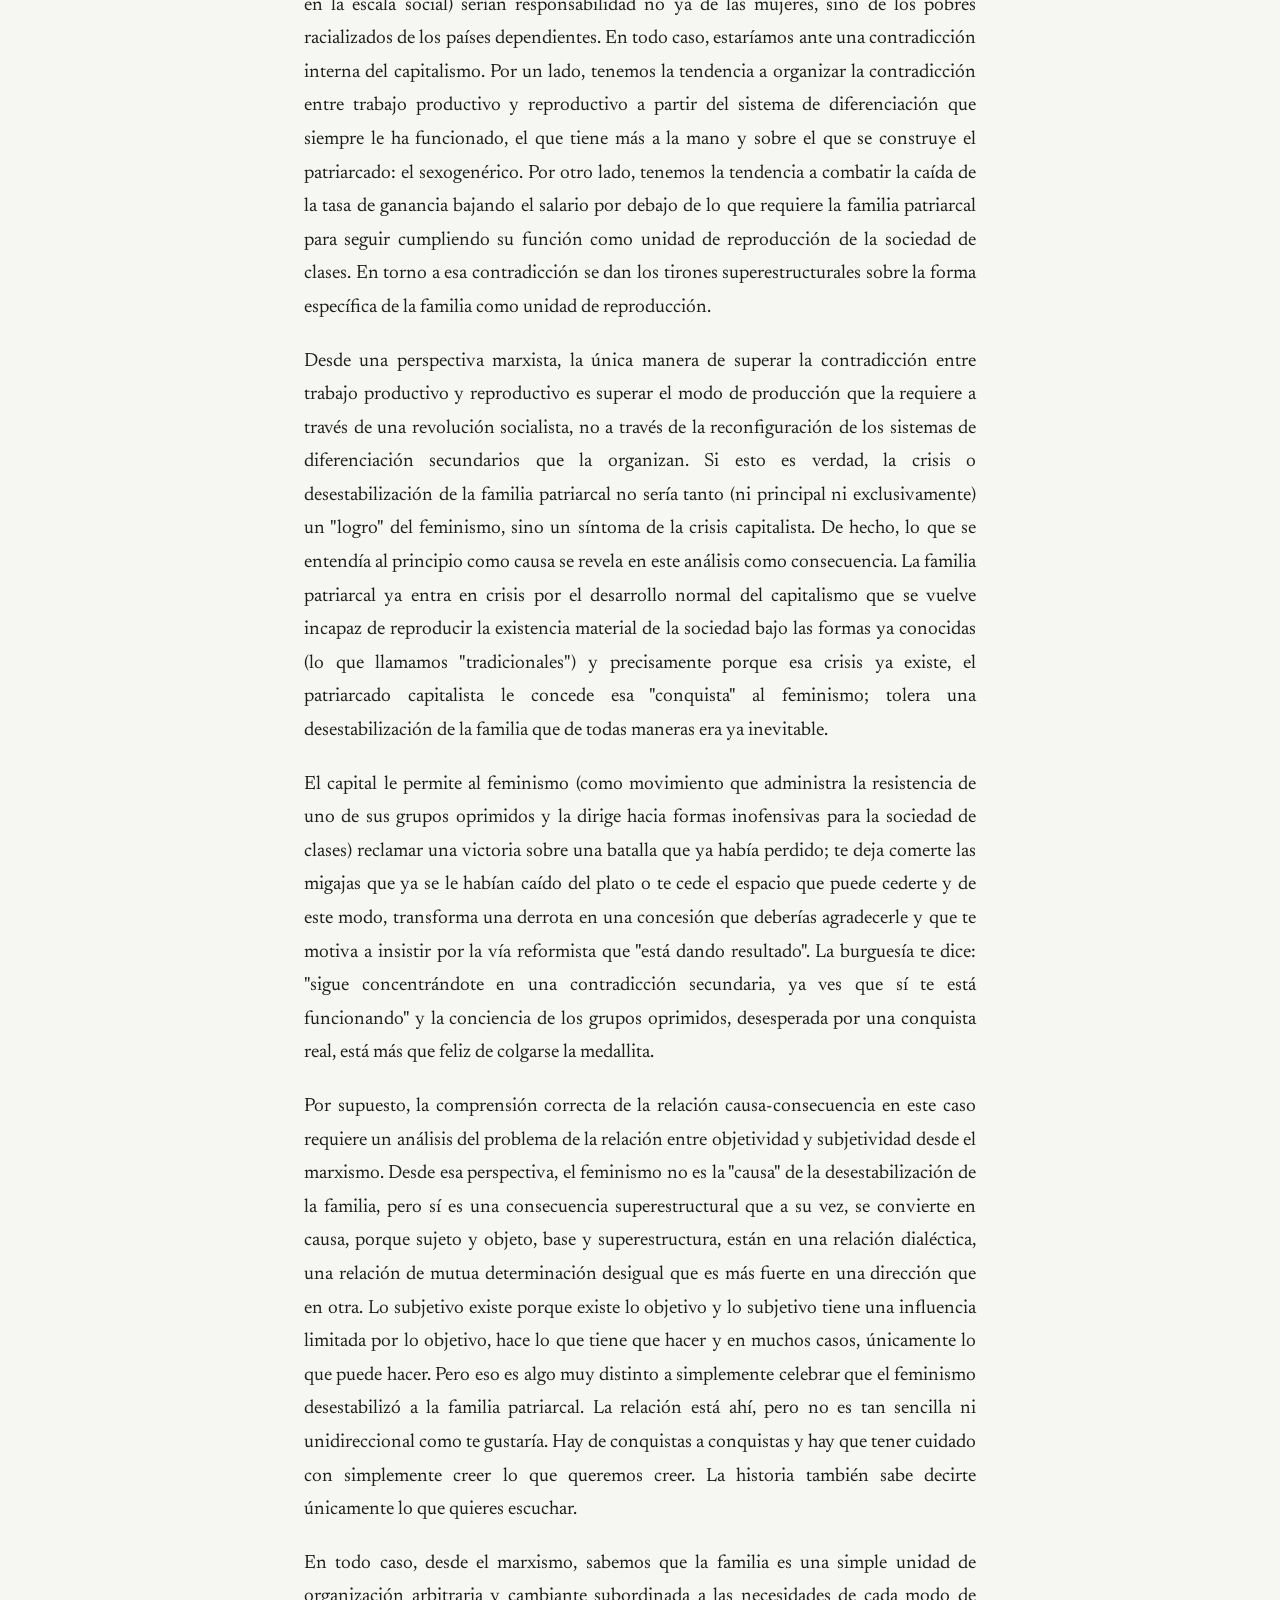
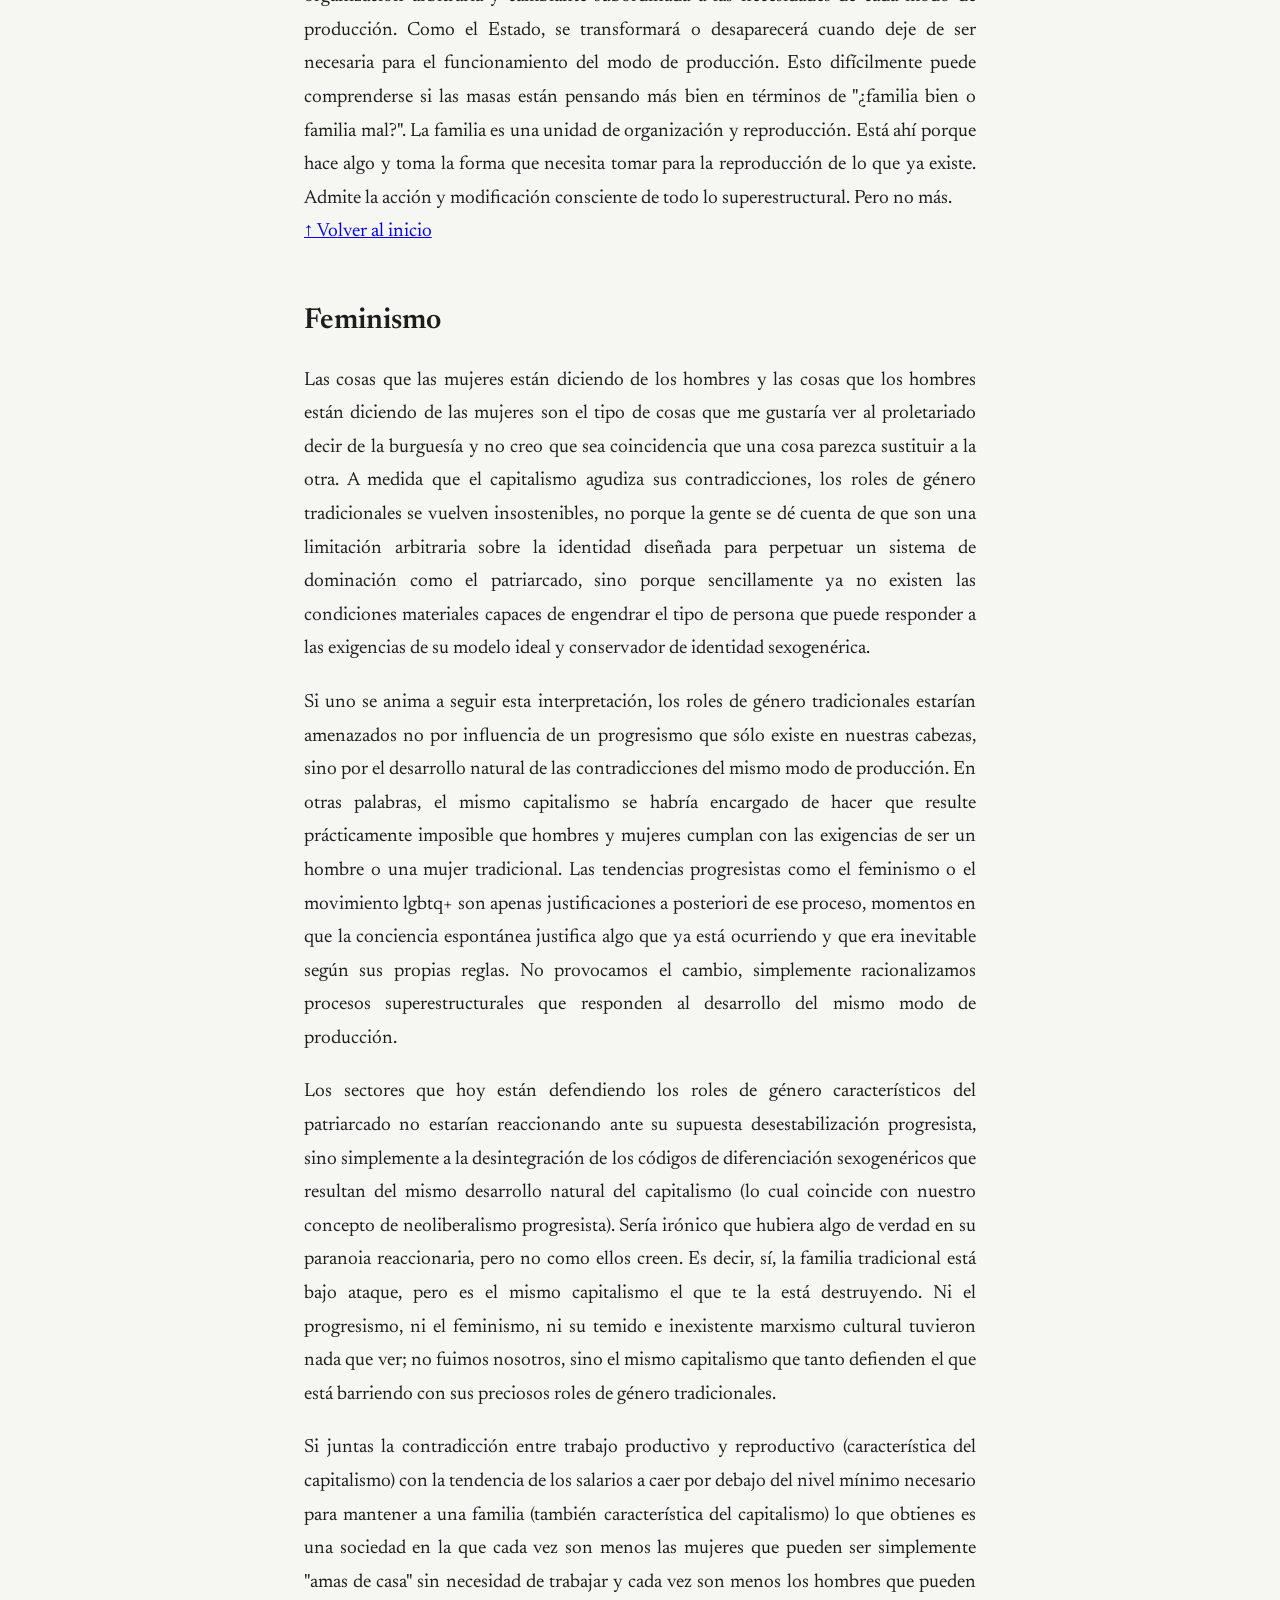
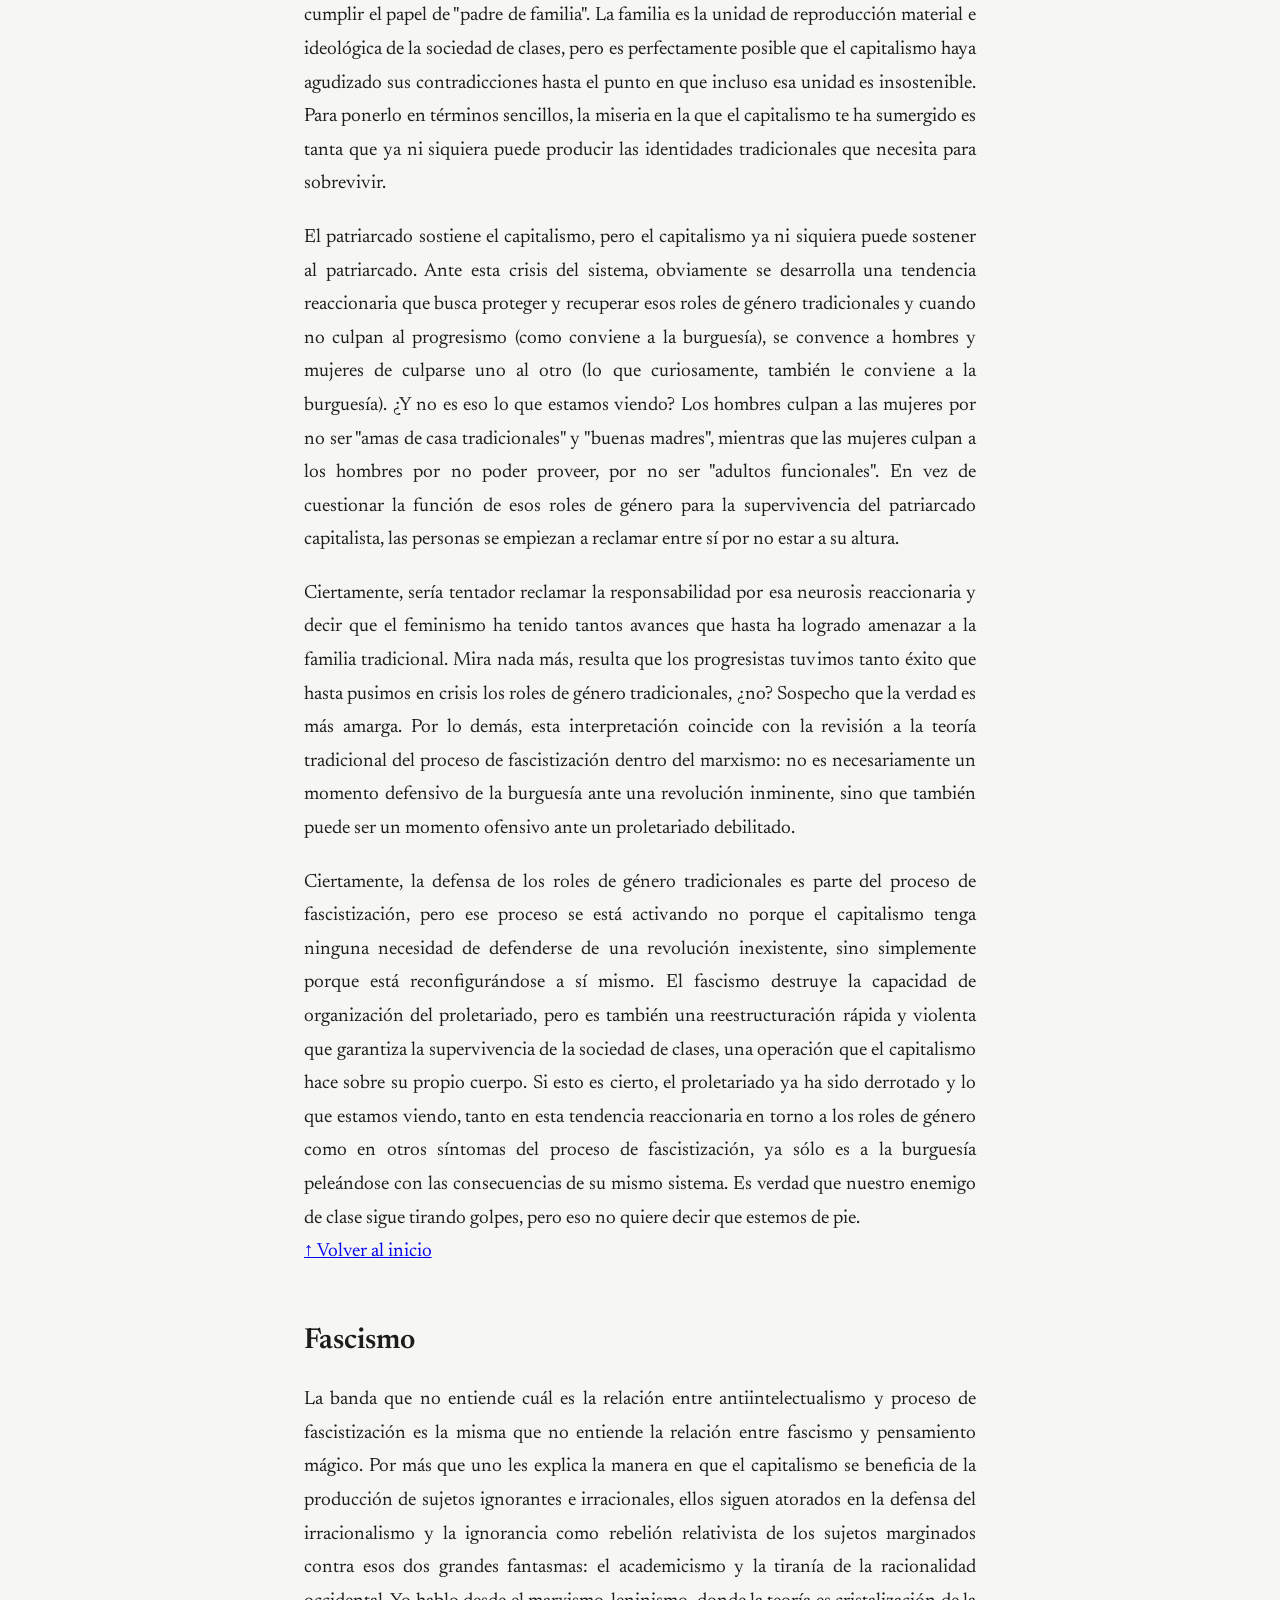
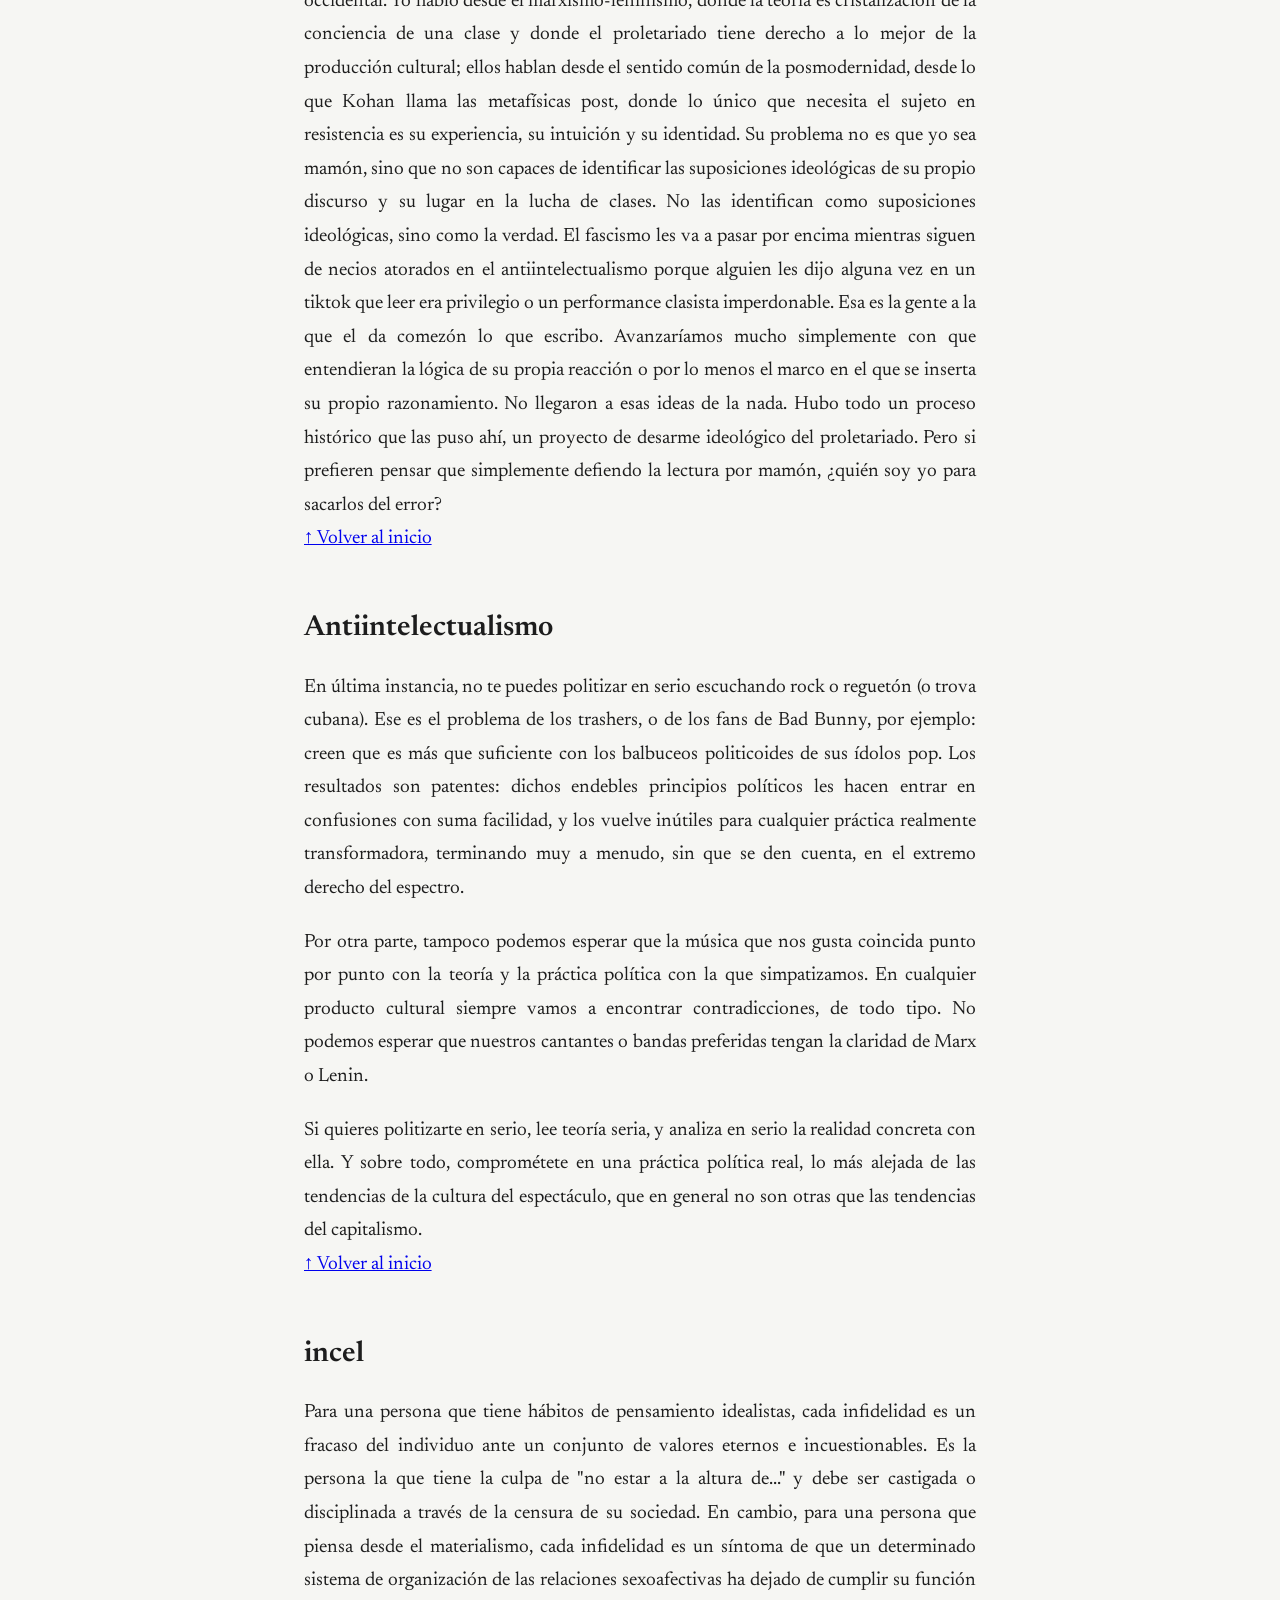
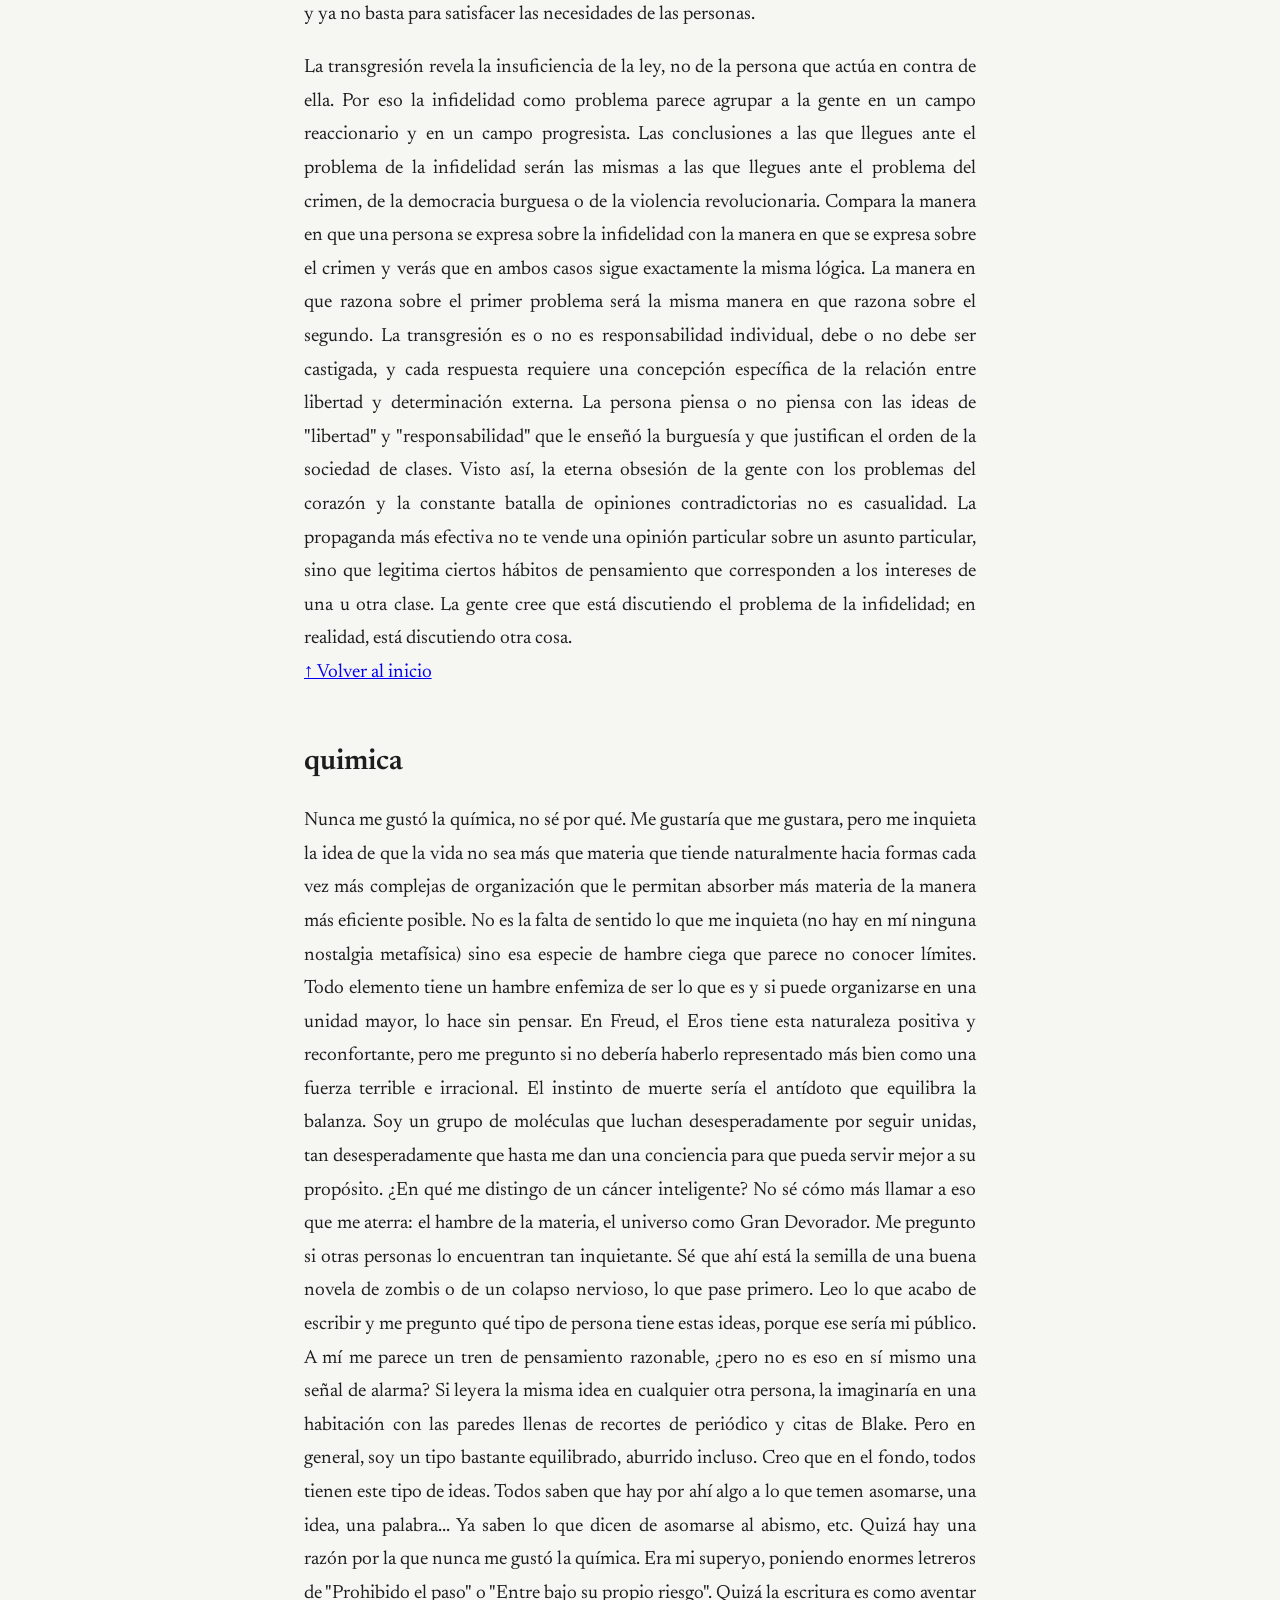
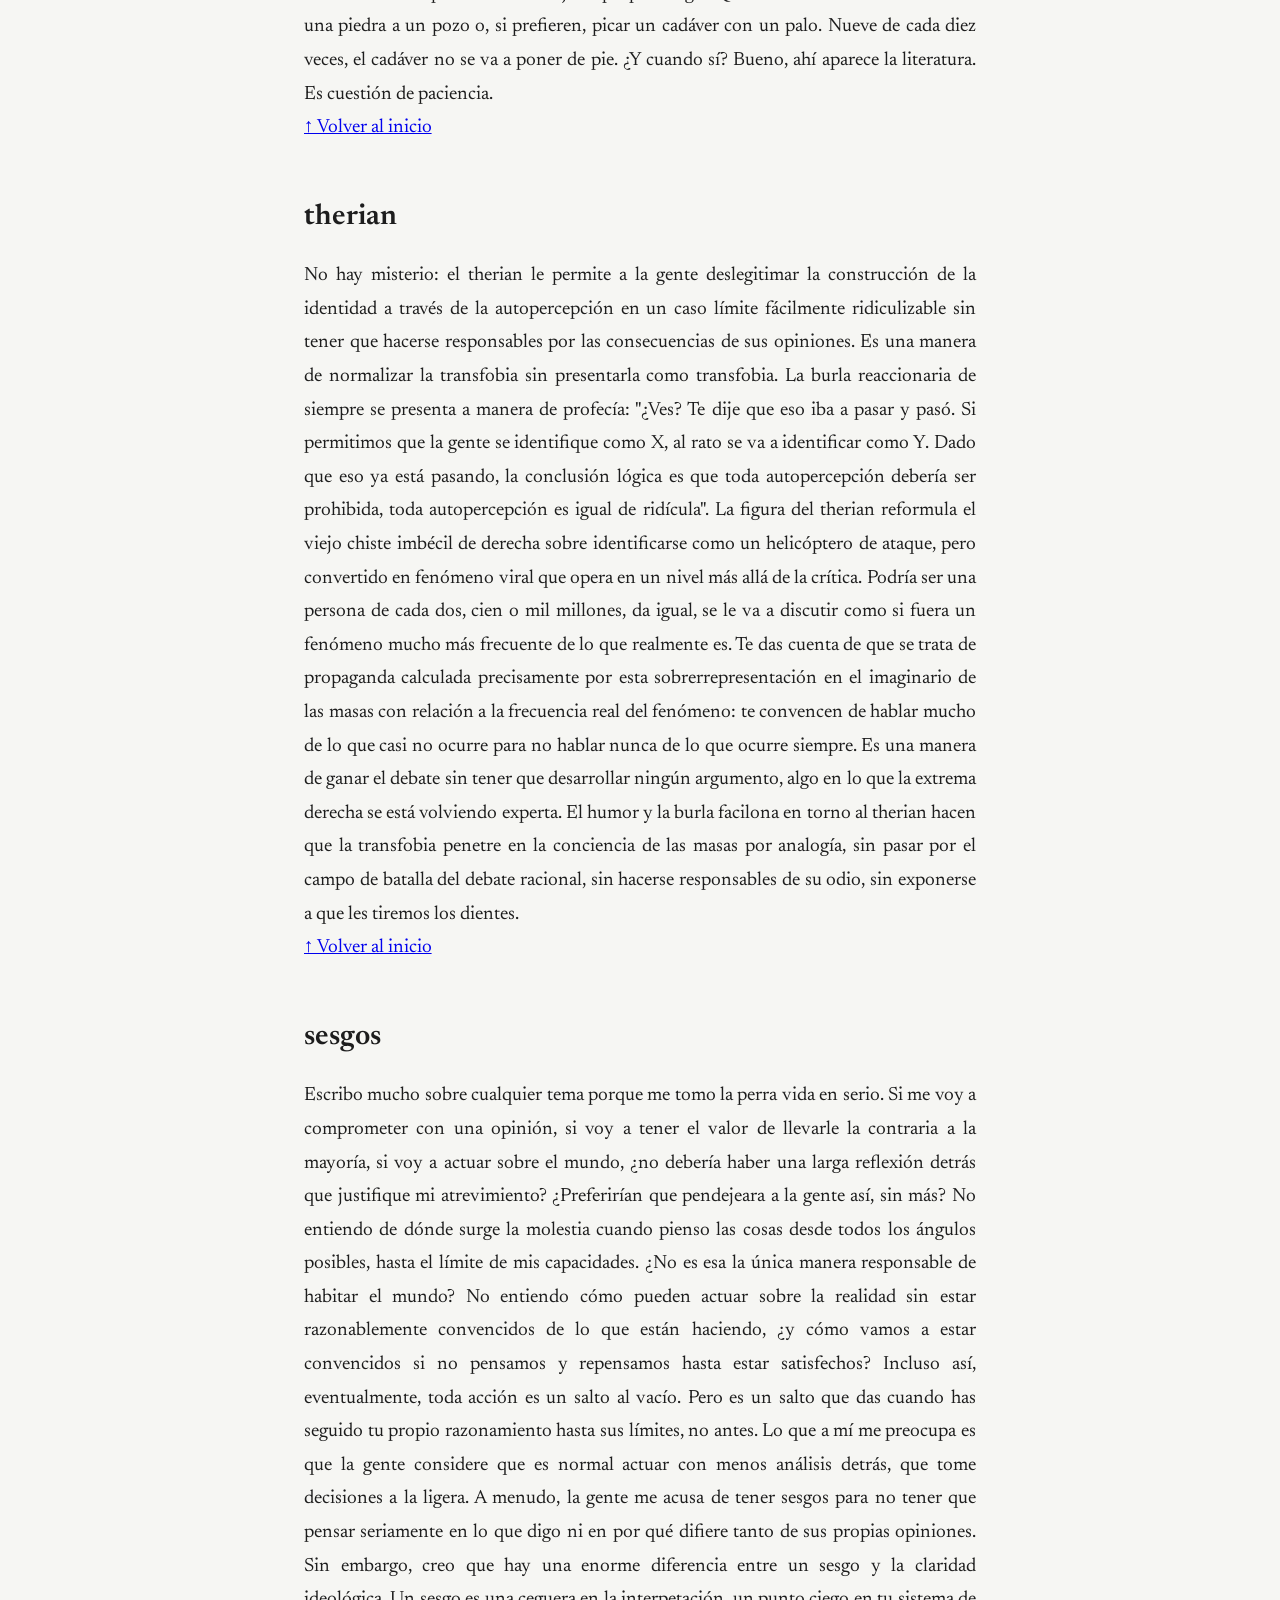
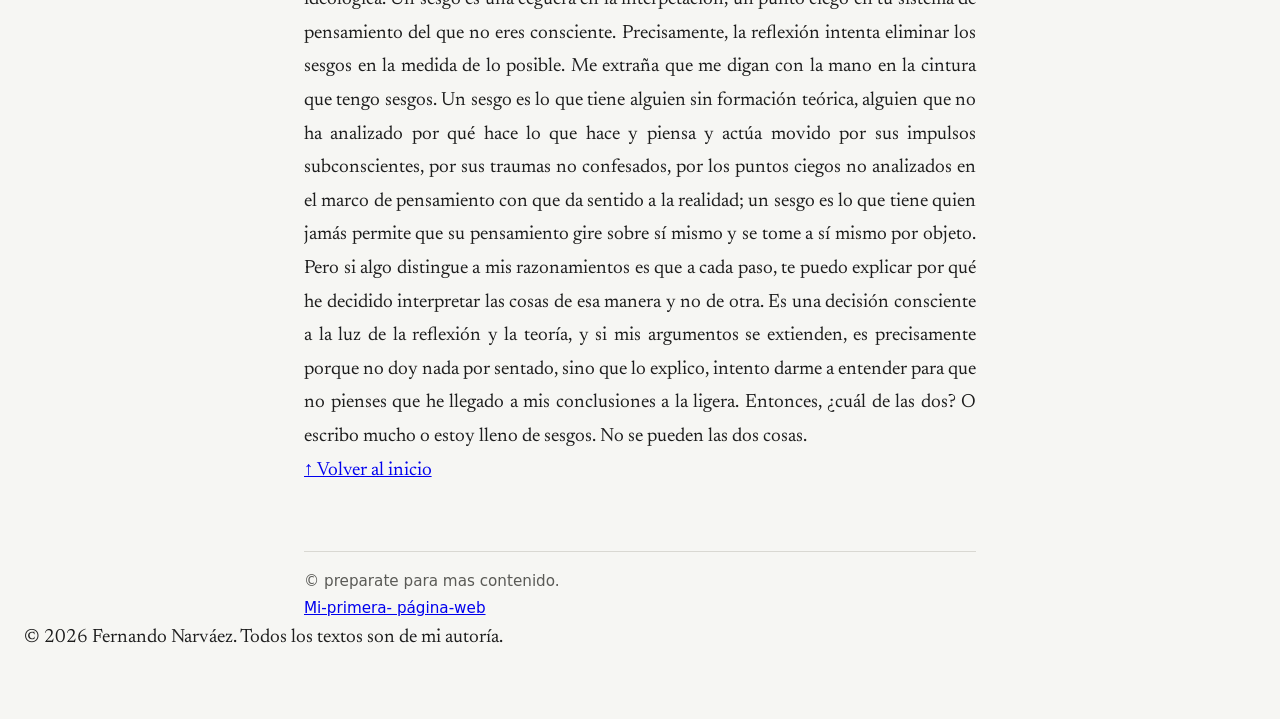
==== commit 61bf363d: "Actualizar index.html" ====
--- a/index.html
+++ b/index.html
@@ -157,6 +157,18 @@
       </article>
  <a href="#top" class="btn-volver">↑ Volver al inicio</a>
     </section>
+    <!--
+=====================================================================
+      sesgos
+
+=========================================-->
+       <section id="sesgos" class="escrito">
+      <h2>sesgos</h2>
+      <article><p> Escribo mucho sobre cualquier tema porque me tomo la perra vida en serio. Si me voy a comprometer con una opinión, si voy a tener el valor de llevarle la contraria a la mayoría, si voy a actuar sobre el mundo, ¿no debería haber una larga reflexión detrás que justifique mi atrevimiento? ¿Preferirían que pendejeara a la gente así, sin más? No entiendo de dónde surge la molestia cuando pienso las cosas desde todos los ángulos posibles, hasta el límite de mis capacidades. ¿No es esa la única manera responsable de habitar el mundo? No entiendo cómo pueden actuar sobre la realidad sin estar razonablemente convencidos de lo que están haciendo, ¿y cómo vamos a estar convencidos si no pensamos y repensamos hasta estar satisfechos? Incluso así, eventualmente, toda acción es un salto al vacío. Pero es un salto que das cuando has seguido tu propio razonamiento hasta sus límites, no antes. Lo que a mí me preocupa es que la gente considere que es normal actuar con menos análisis detrás, que tome decisiones a la ligera. A menudo, la gente me acusa de tener sesgos para no tener que pensar seriamente en lo que digo ni en por qué difiere tanto de sus propias opiniones. Sin embargo, creo que hay una enorme diferencia entre un sesgo y la claridad ideológica. Un sesgo es una ceguera en la interpetación, un punto ciego en tu sistema de pensamiento del que no eres consciente. Precisamente, la reflexión intenta eliminar los sesgos en la medida de lo posible. Me extraña que me digan con la mano en la cintura que tengo sesgos. Un sesgo es lo que tiene alguien sin formación teórica, alguien que no ha analizado por qué hace lo que hace y piensa y actúa movido por sus impulsos subconscientes, por sus traumas no confesados, por los puntos ciegos no analizados en el marco de pensamiento con que da sentido a la realidad; un sesgo es lo que tiene quien jamás permite que su pensamiento gire sobre sí mismo y se tome a sí mismo por objeto. Pero si algo distingue a mis razonamientos es que a cada paso, te puedo explicar por qué he decidido interpretar las cosas de esa manera y no de otra. Es una decisión consciente a la luz de la reflexión y la teoría, y si mis argumentos se extienden, es precisamente porque no doy nada por sentado, sino que lo explico, intento darme a entender para que no pienses que he llegado a mis conclusiones a la ligera. Entonces, ¿cuál de las dos? O escribo mucho o estoy lleno de sesgos. No se pueden las dos cosas.</p>
+</article >
+<a href="#top" class="btn-volver">↑ Volver al inicio</a>
+    </section>
+
   </main>
   
   
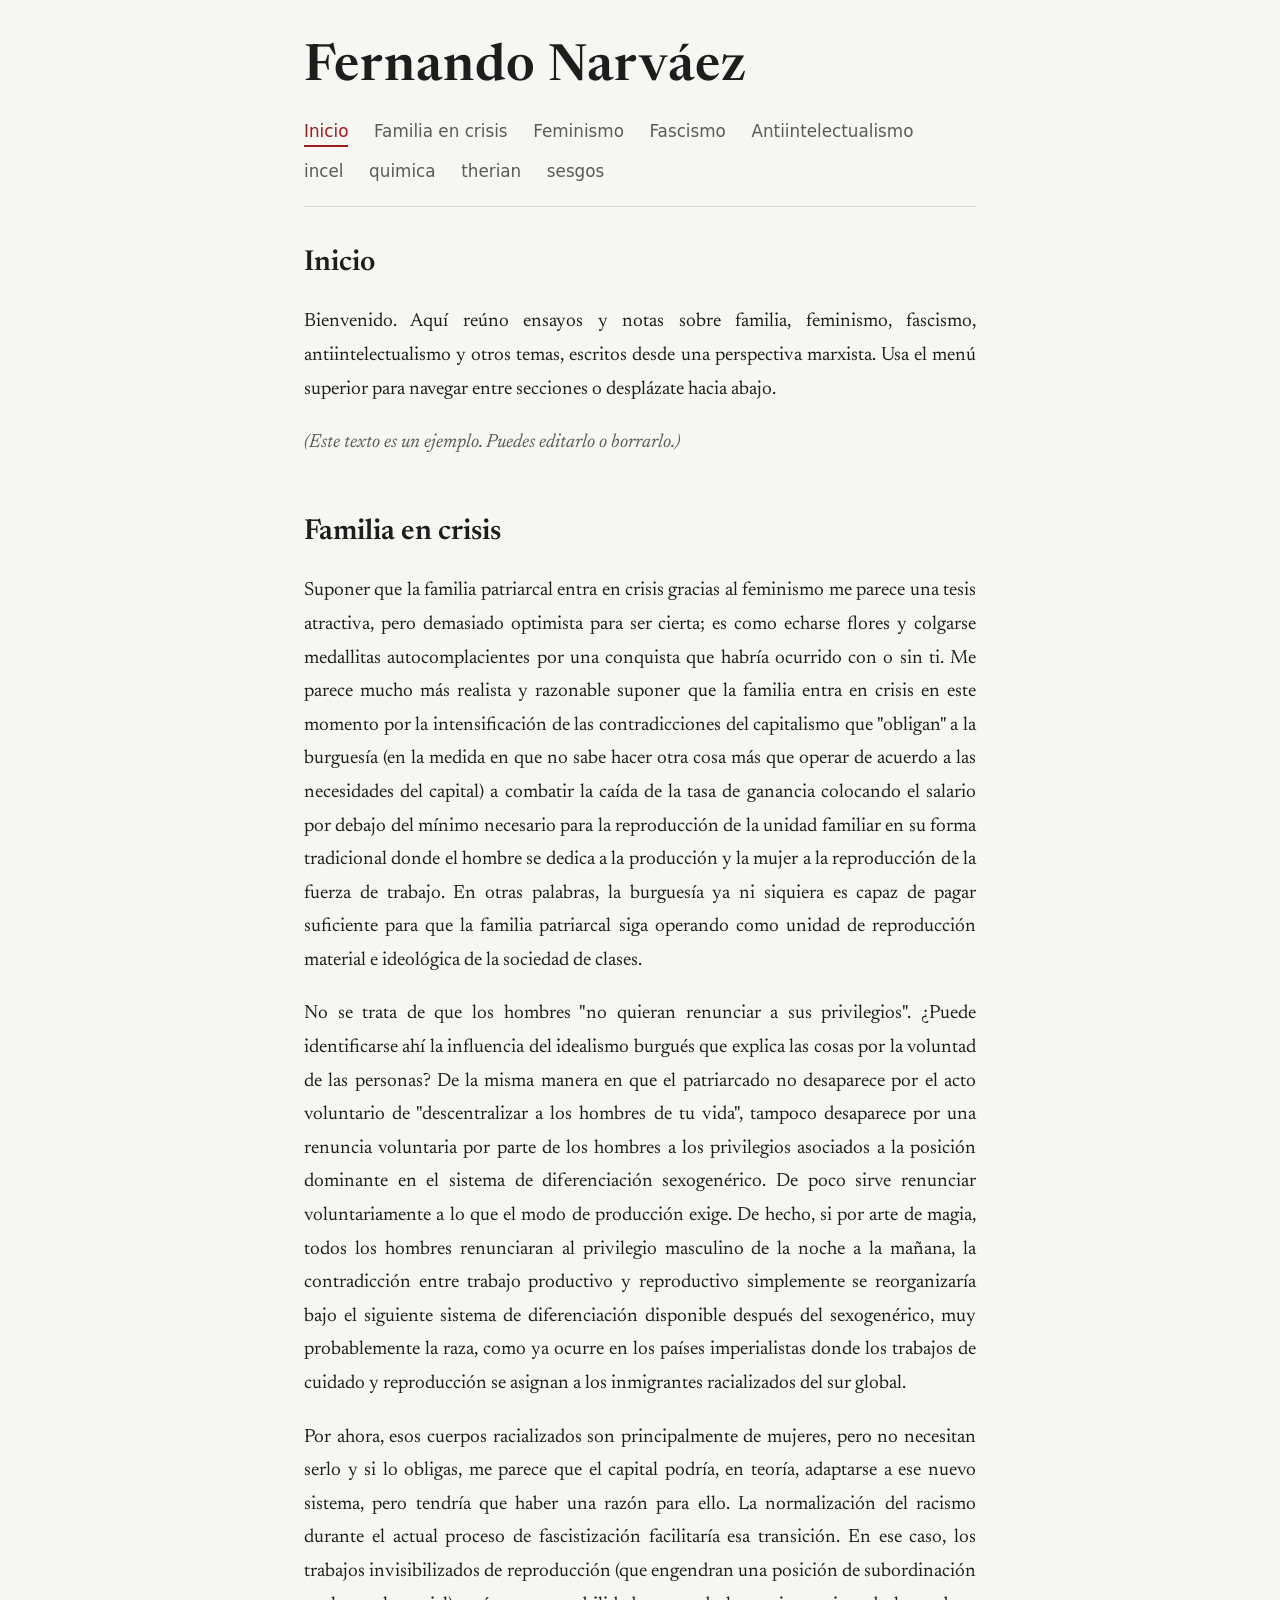
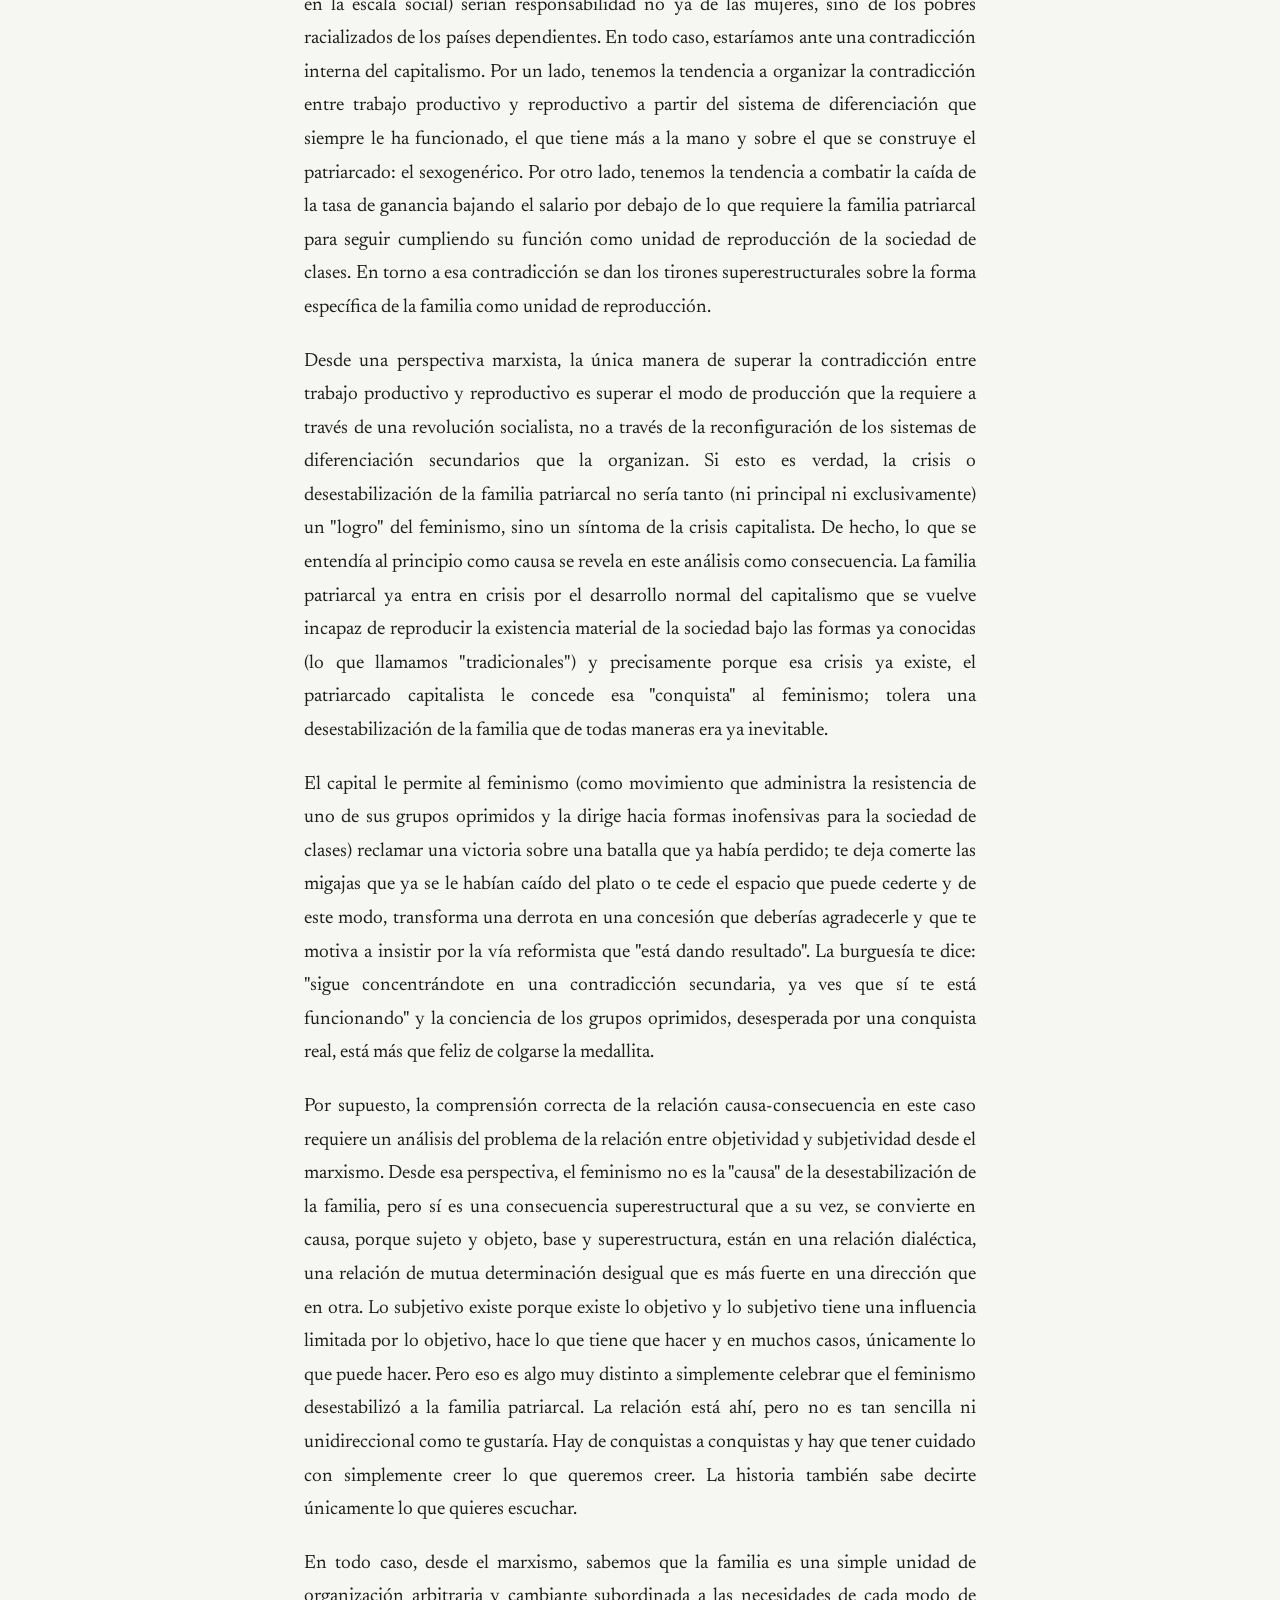
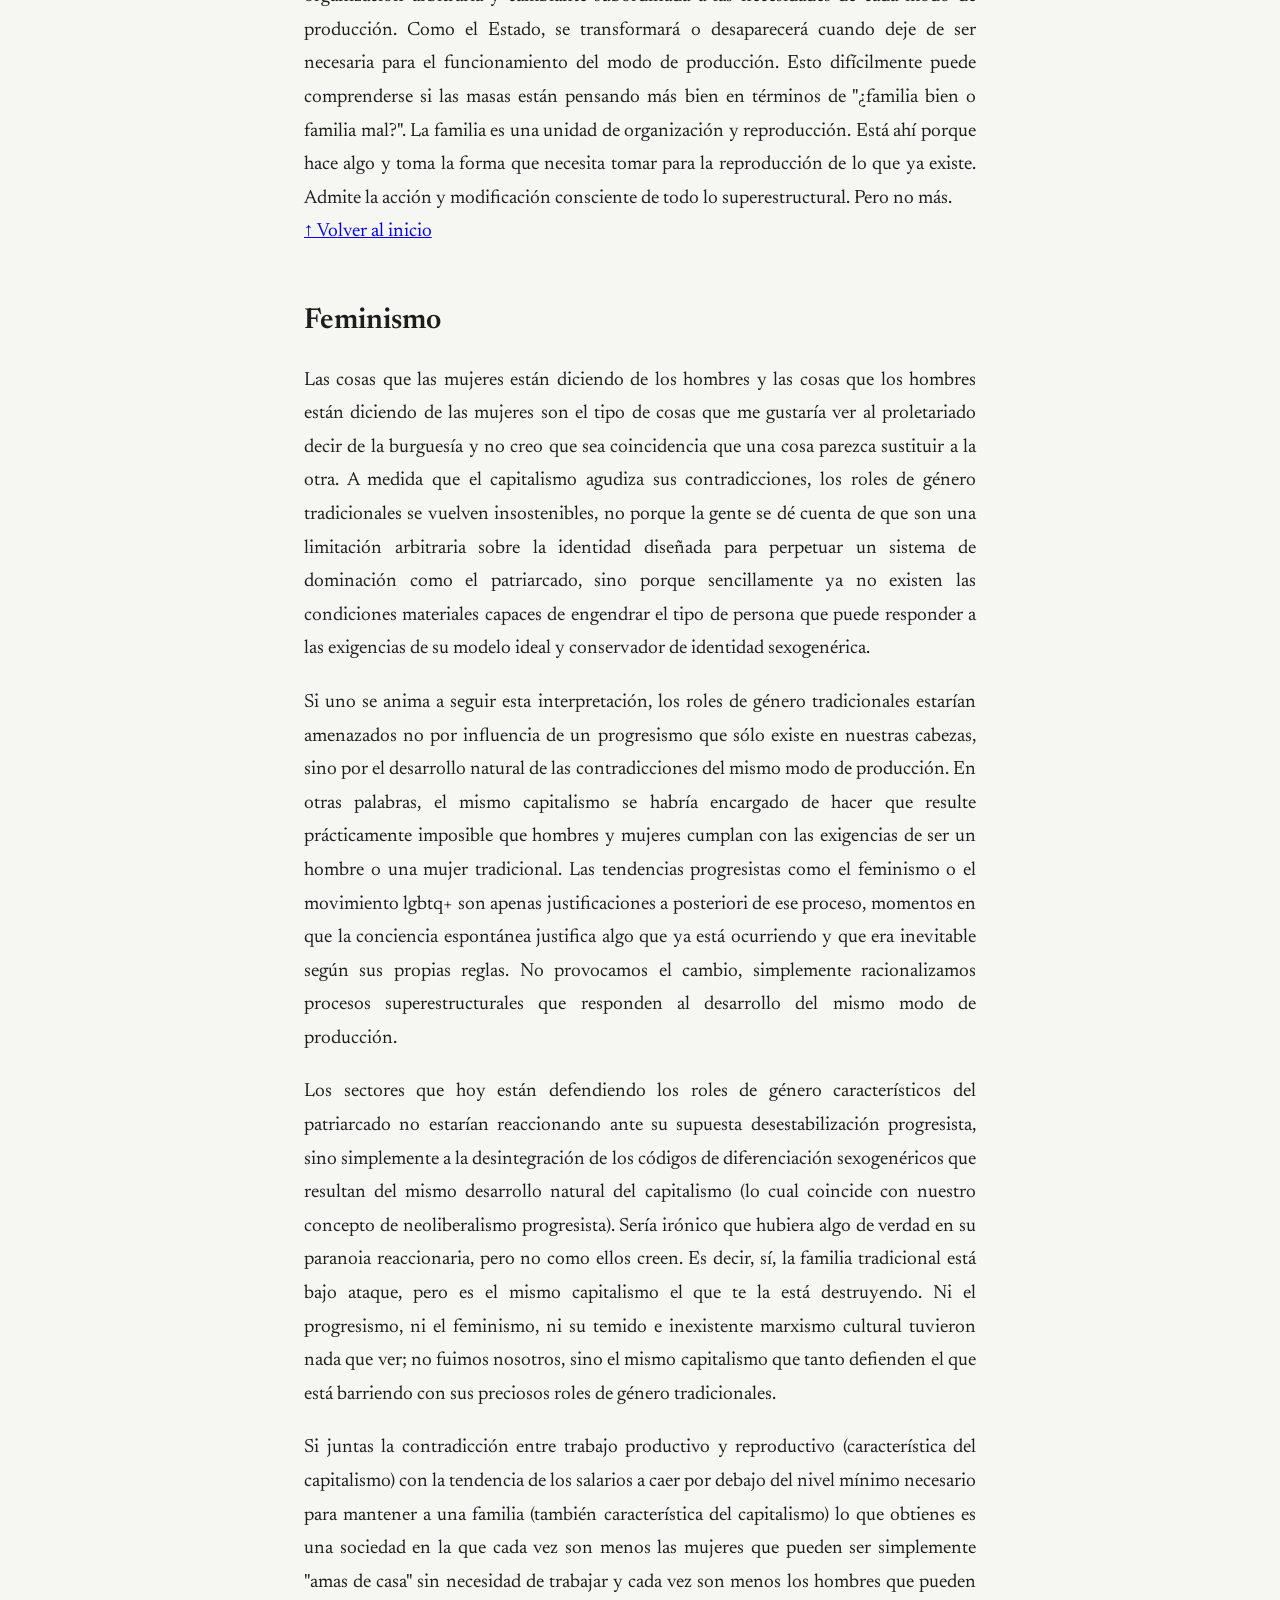
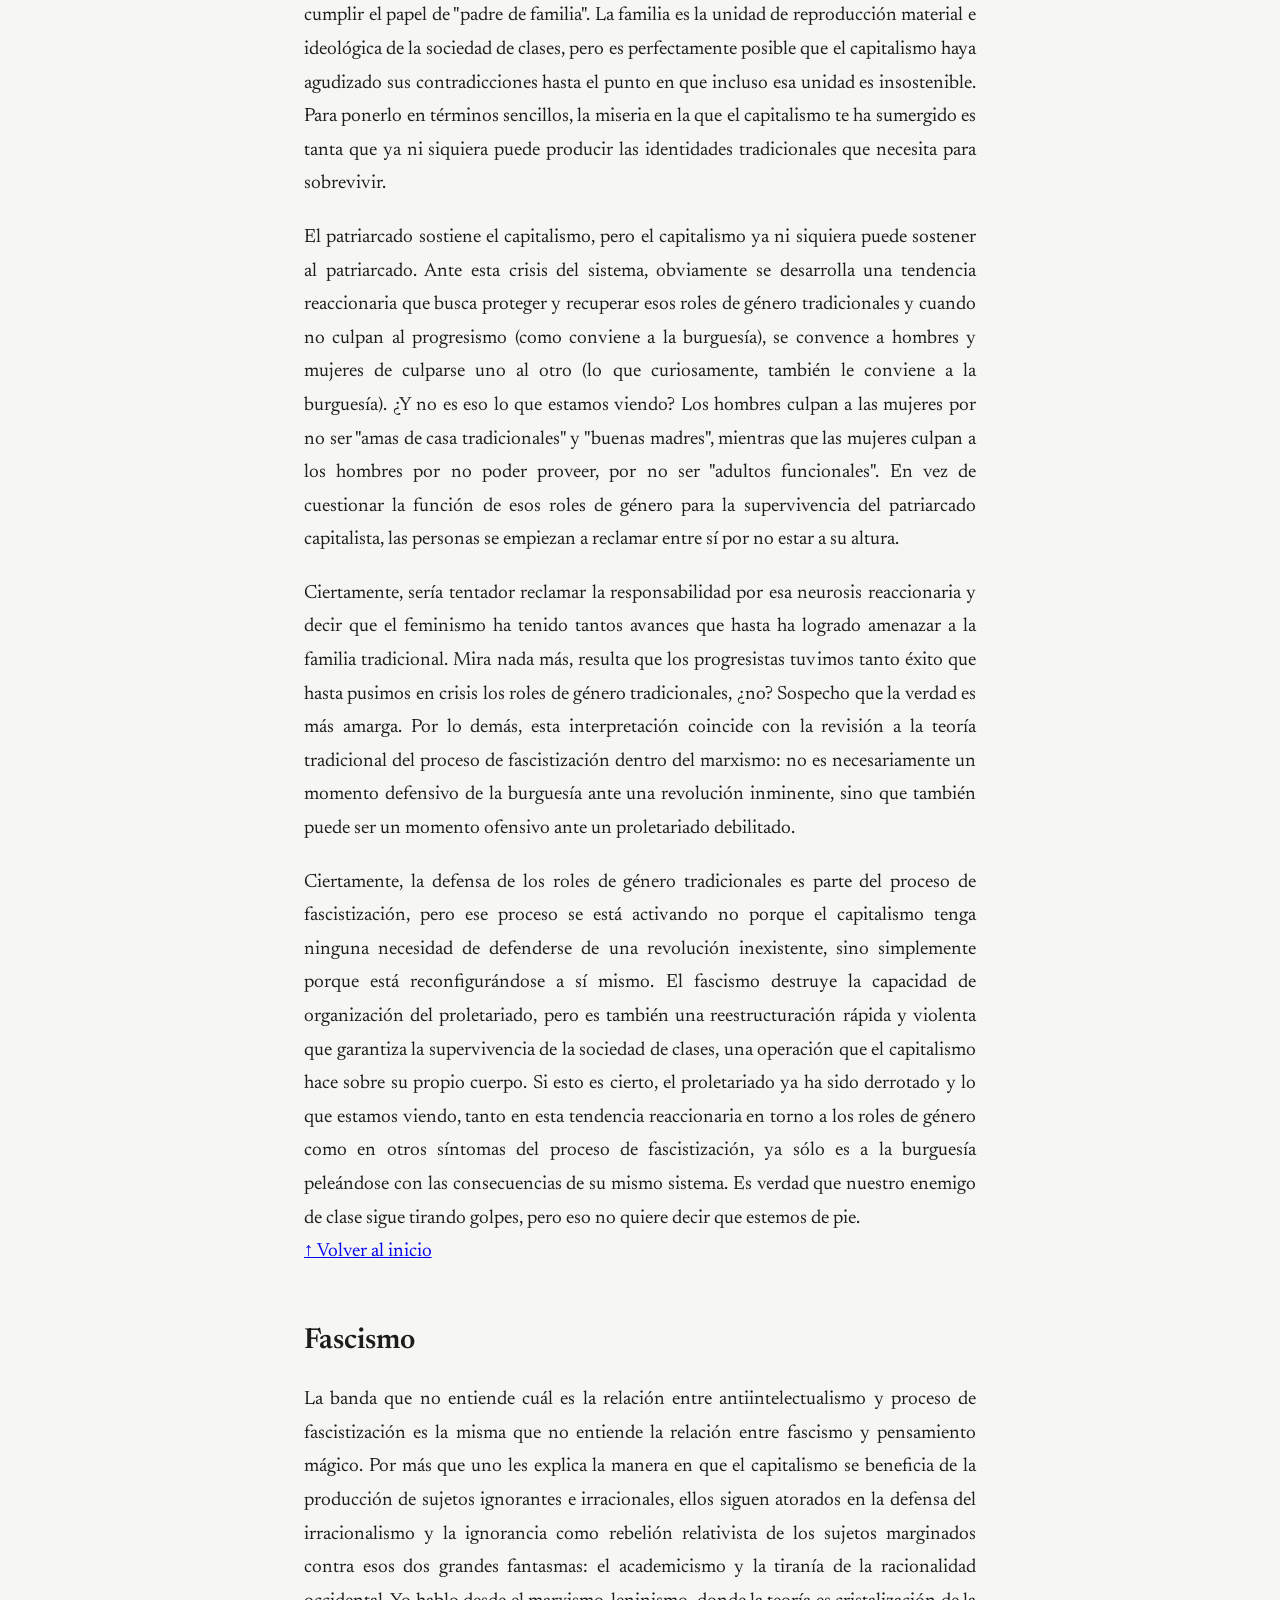
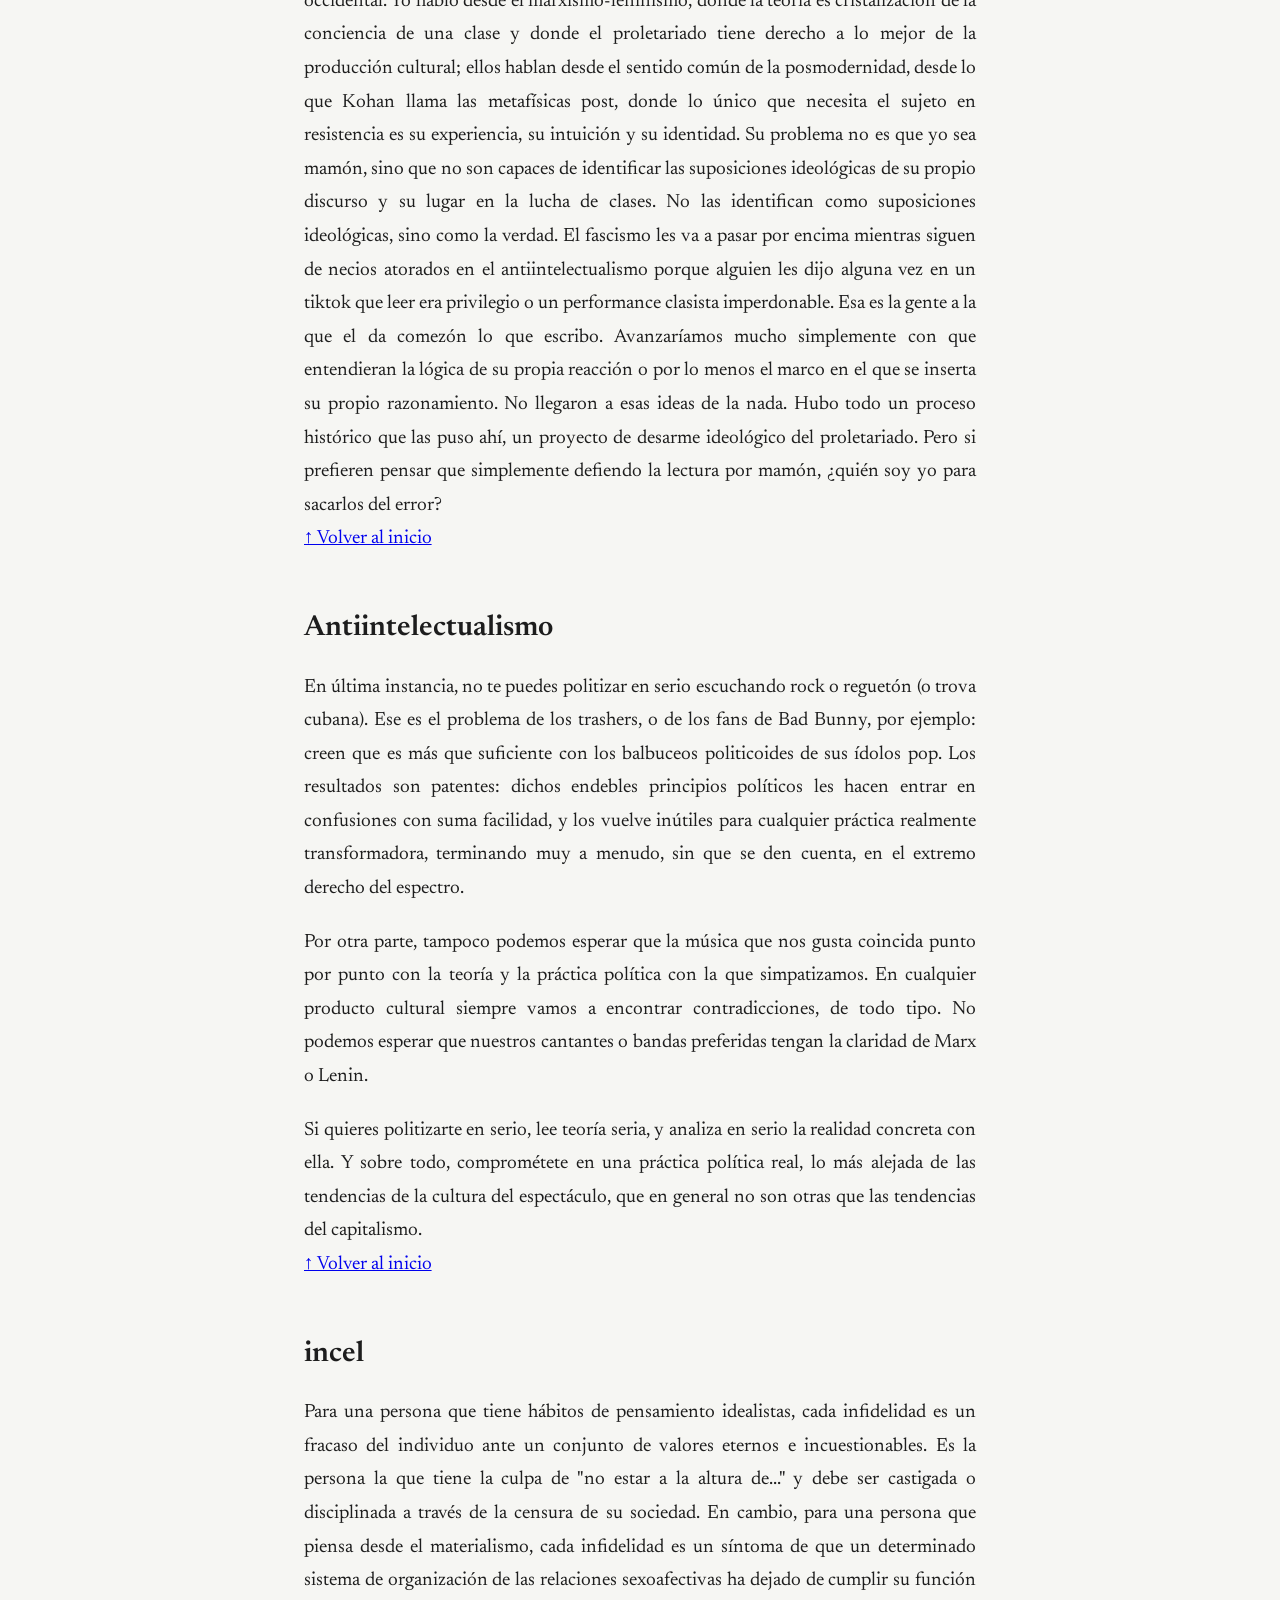
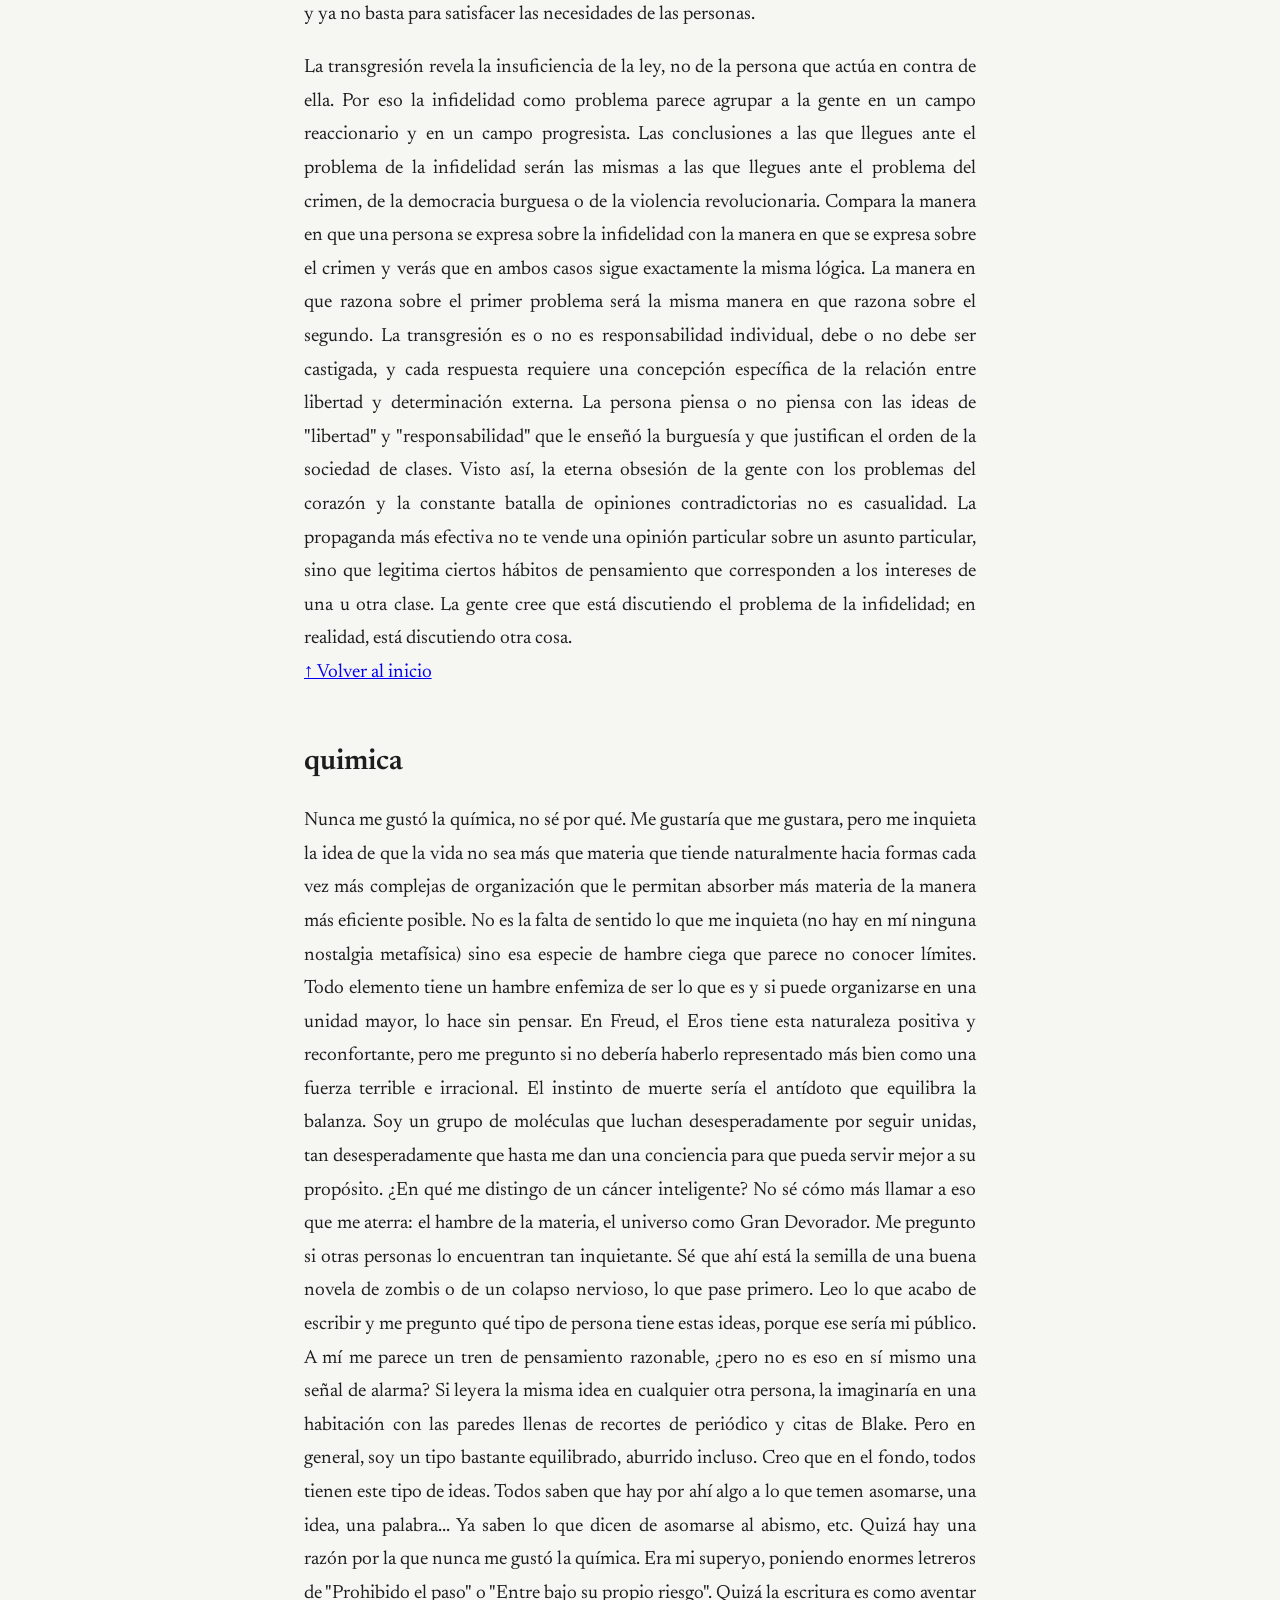
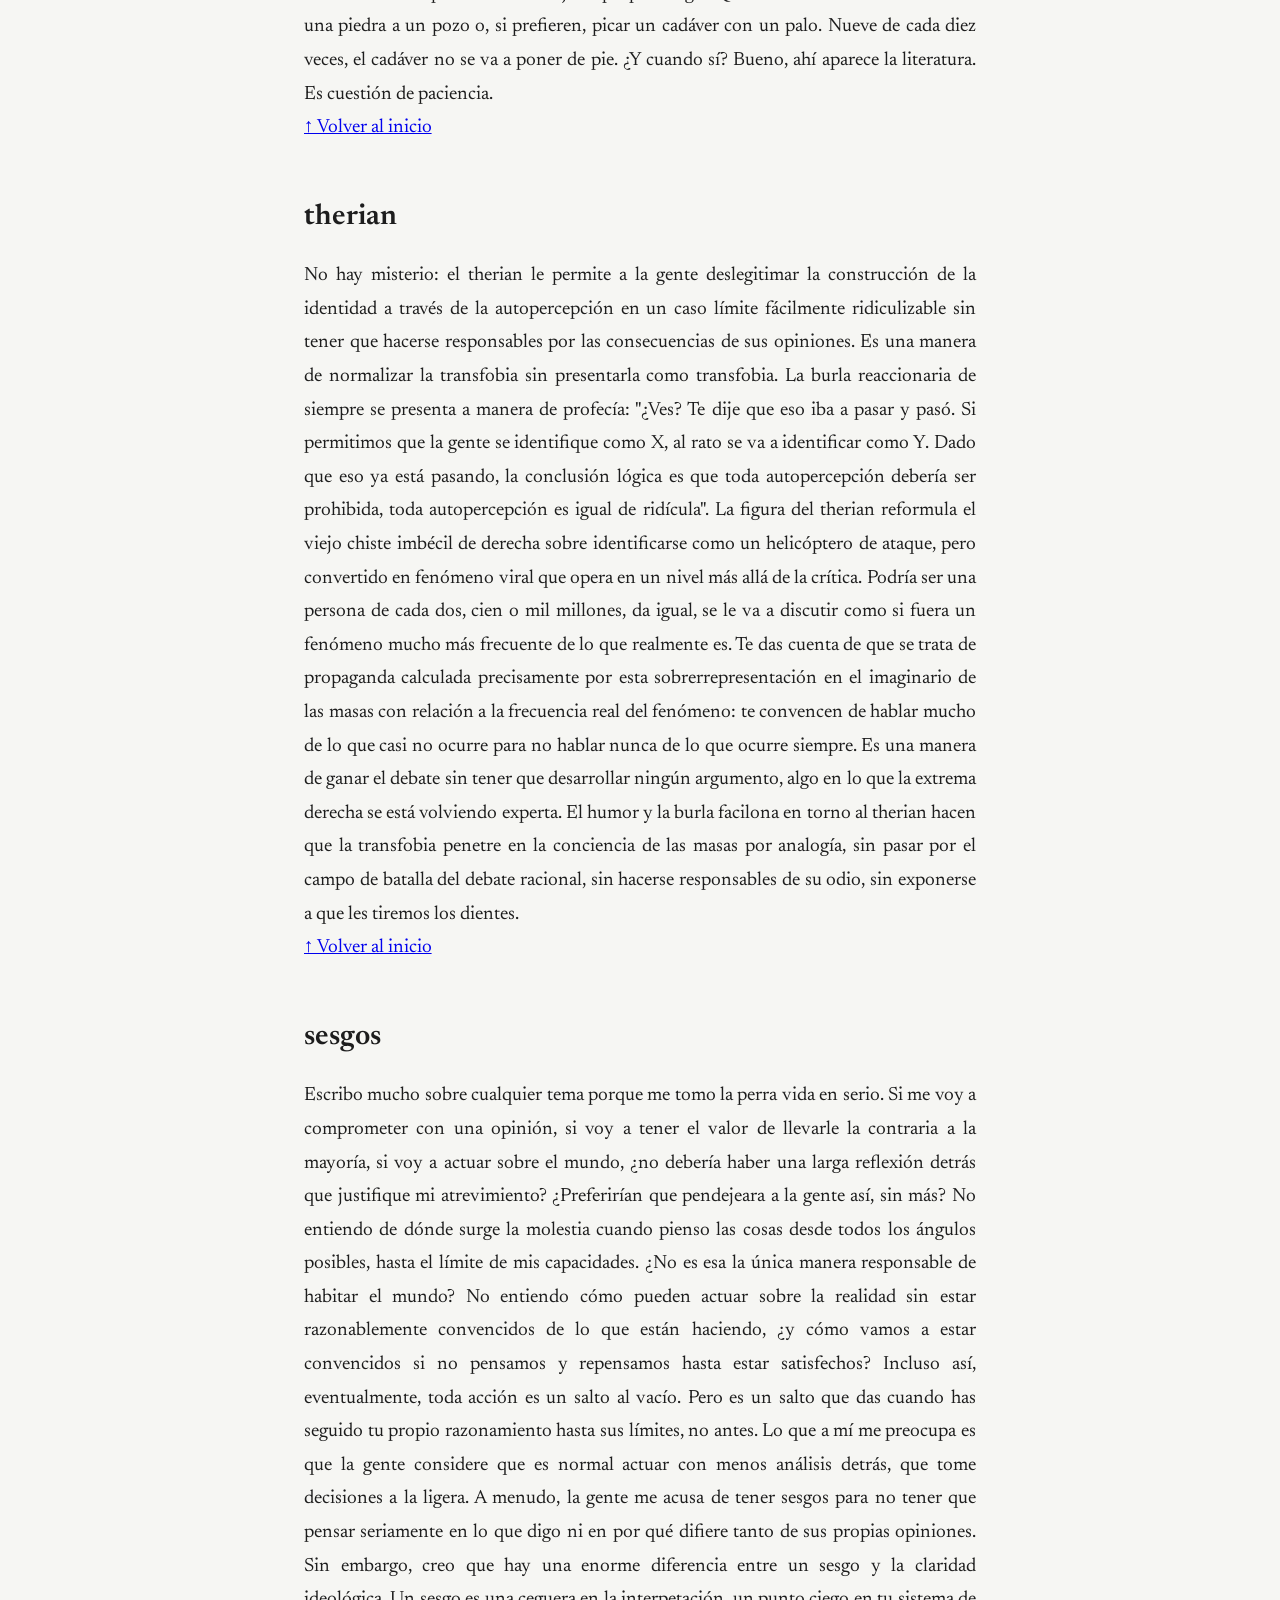
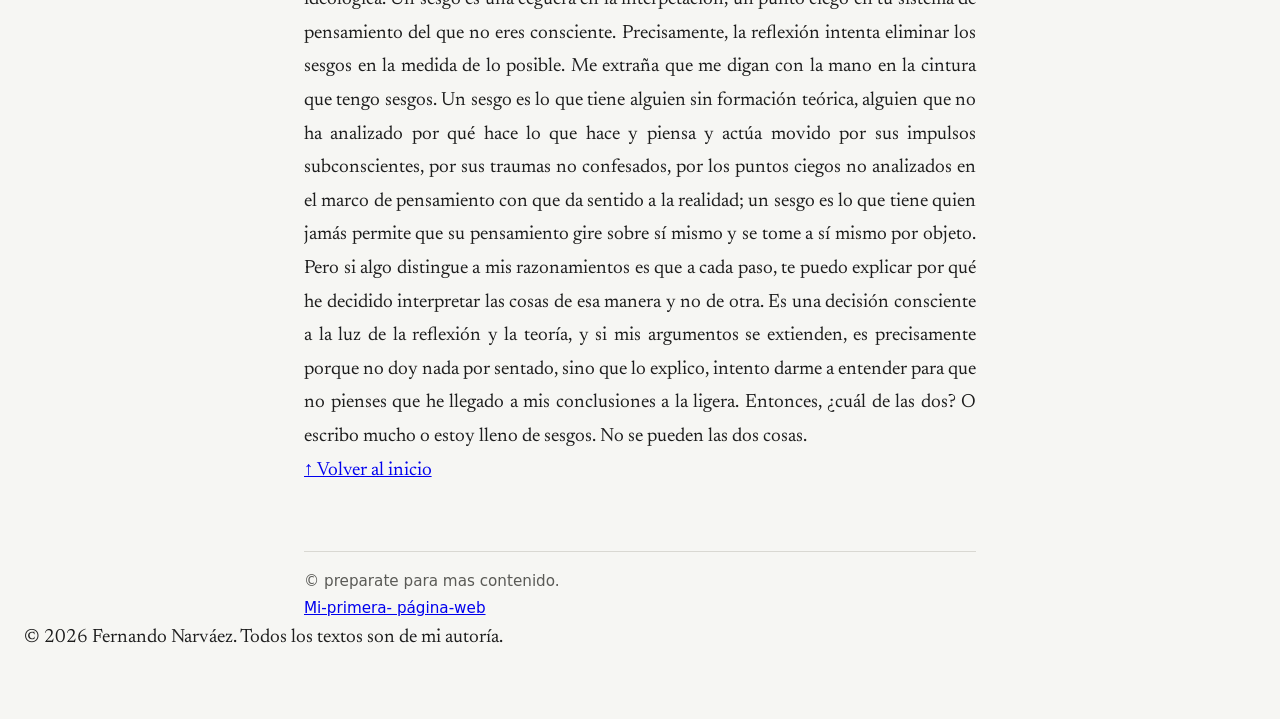
==== commit 7bdf19ba: "Actualizar index.html" ====
--- a/index.html
+++ b/index.html
@@ -40,7 +40,11 @@
         <li><a href="#incel">incel</a></li>  
         <li><a href="#quimica">quimica</a></li>
         <li><a href="#therian">therian</a></li>
-      </ul>
+        <li><a
+href="#sesgos">sesgos</a></li>    
+
+</ul>
+
     </nav>
   </header>
 
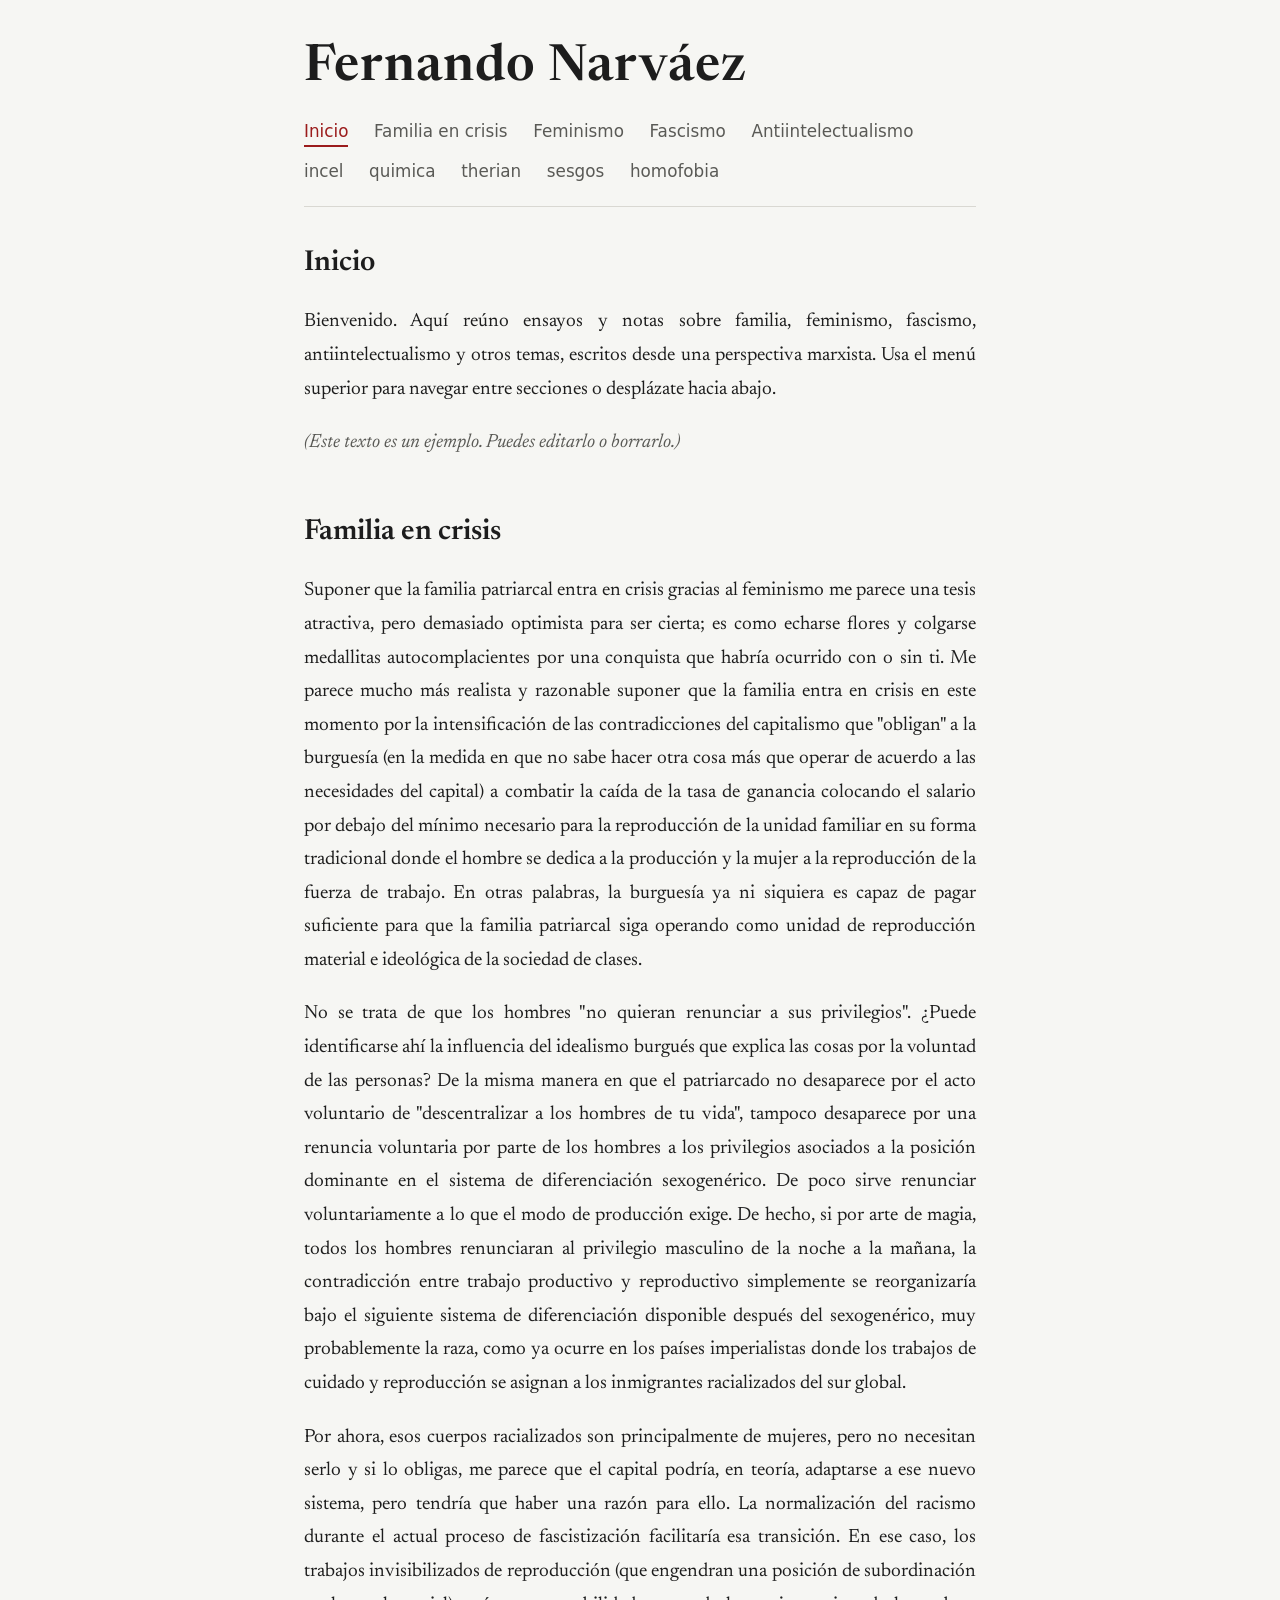
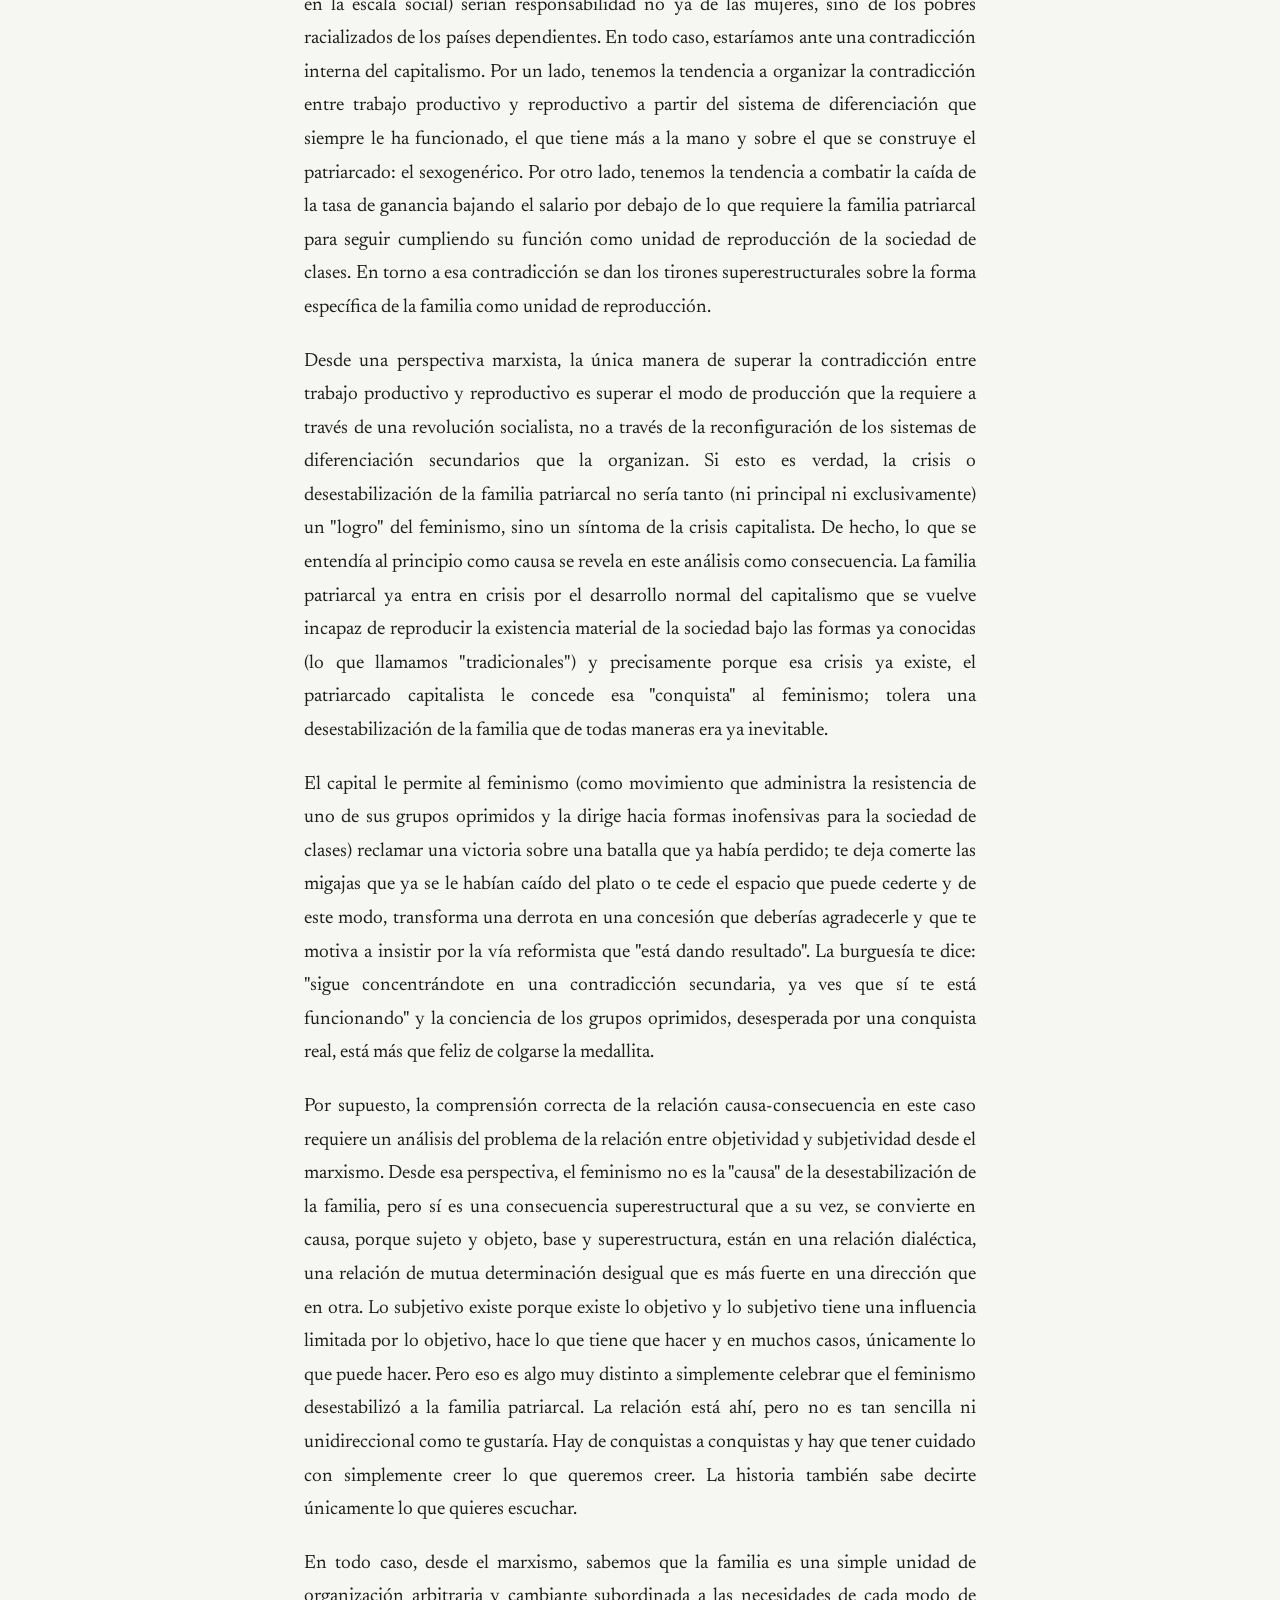
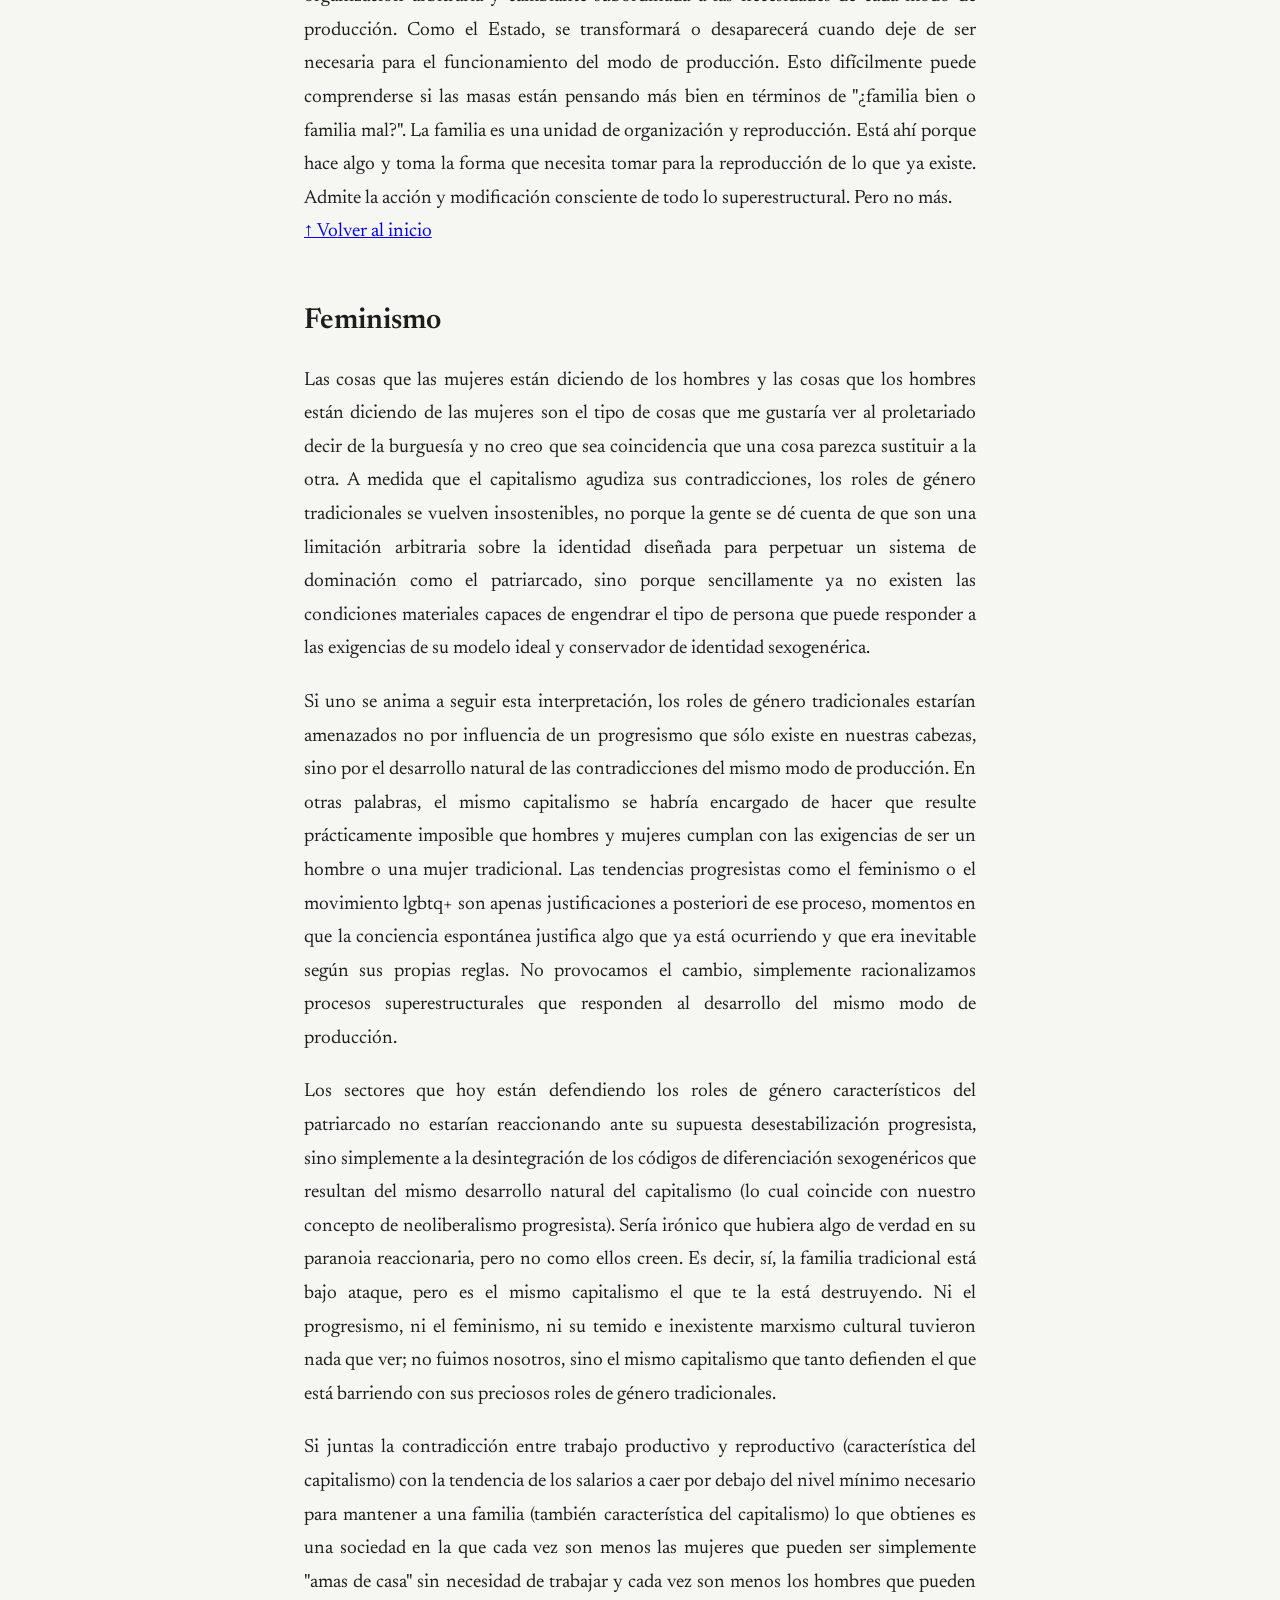
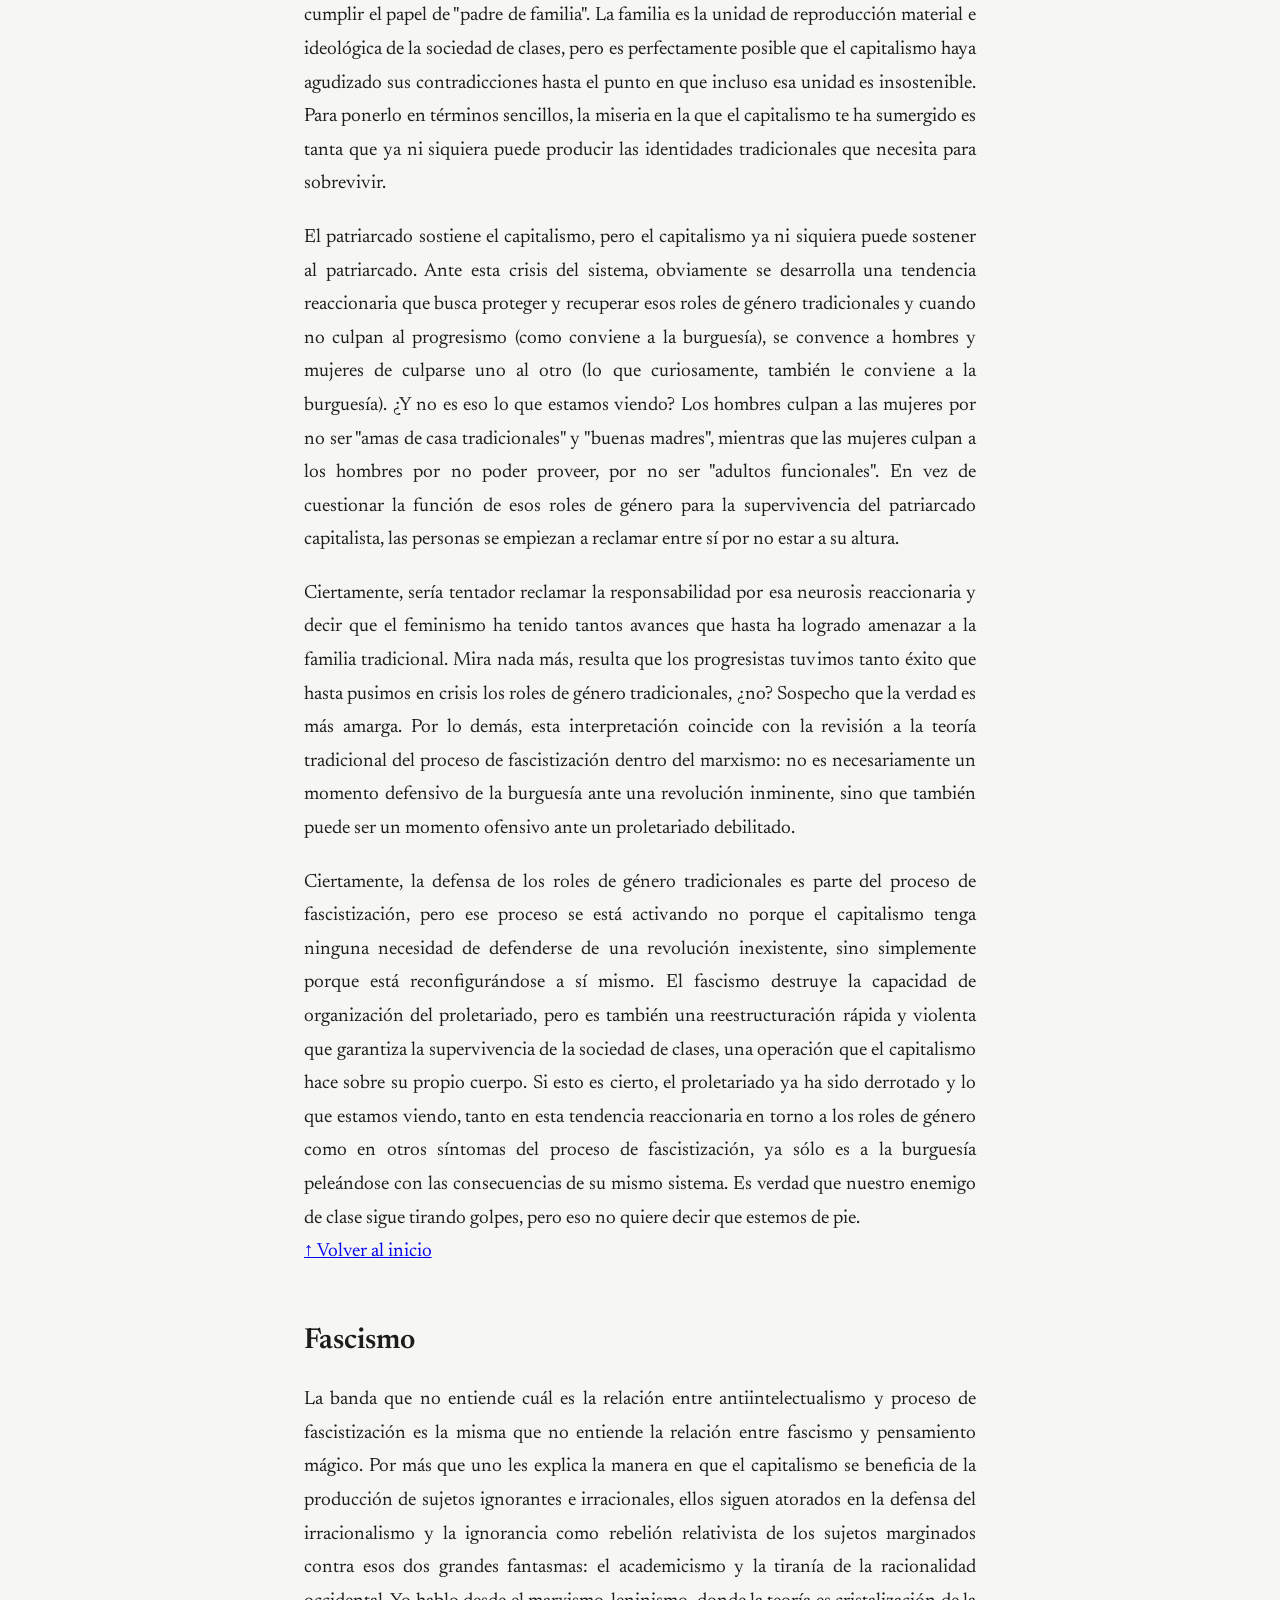
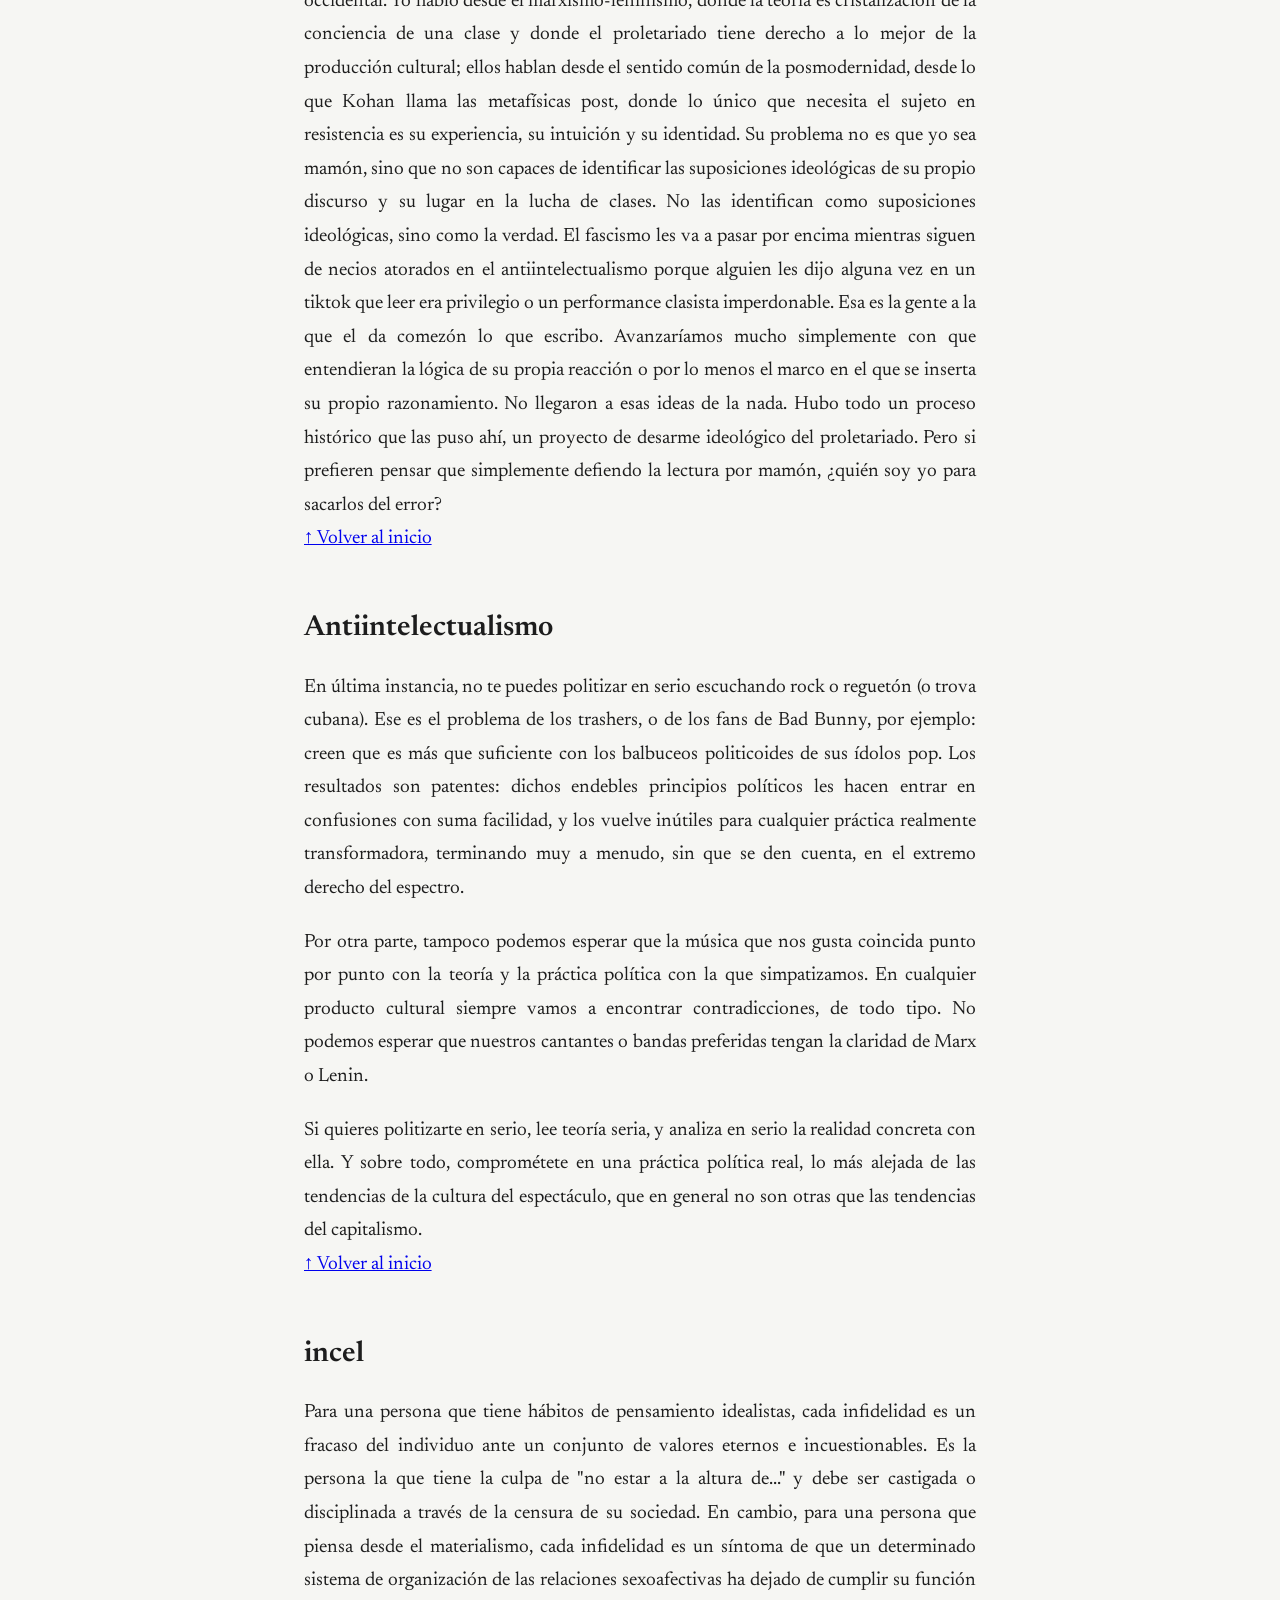
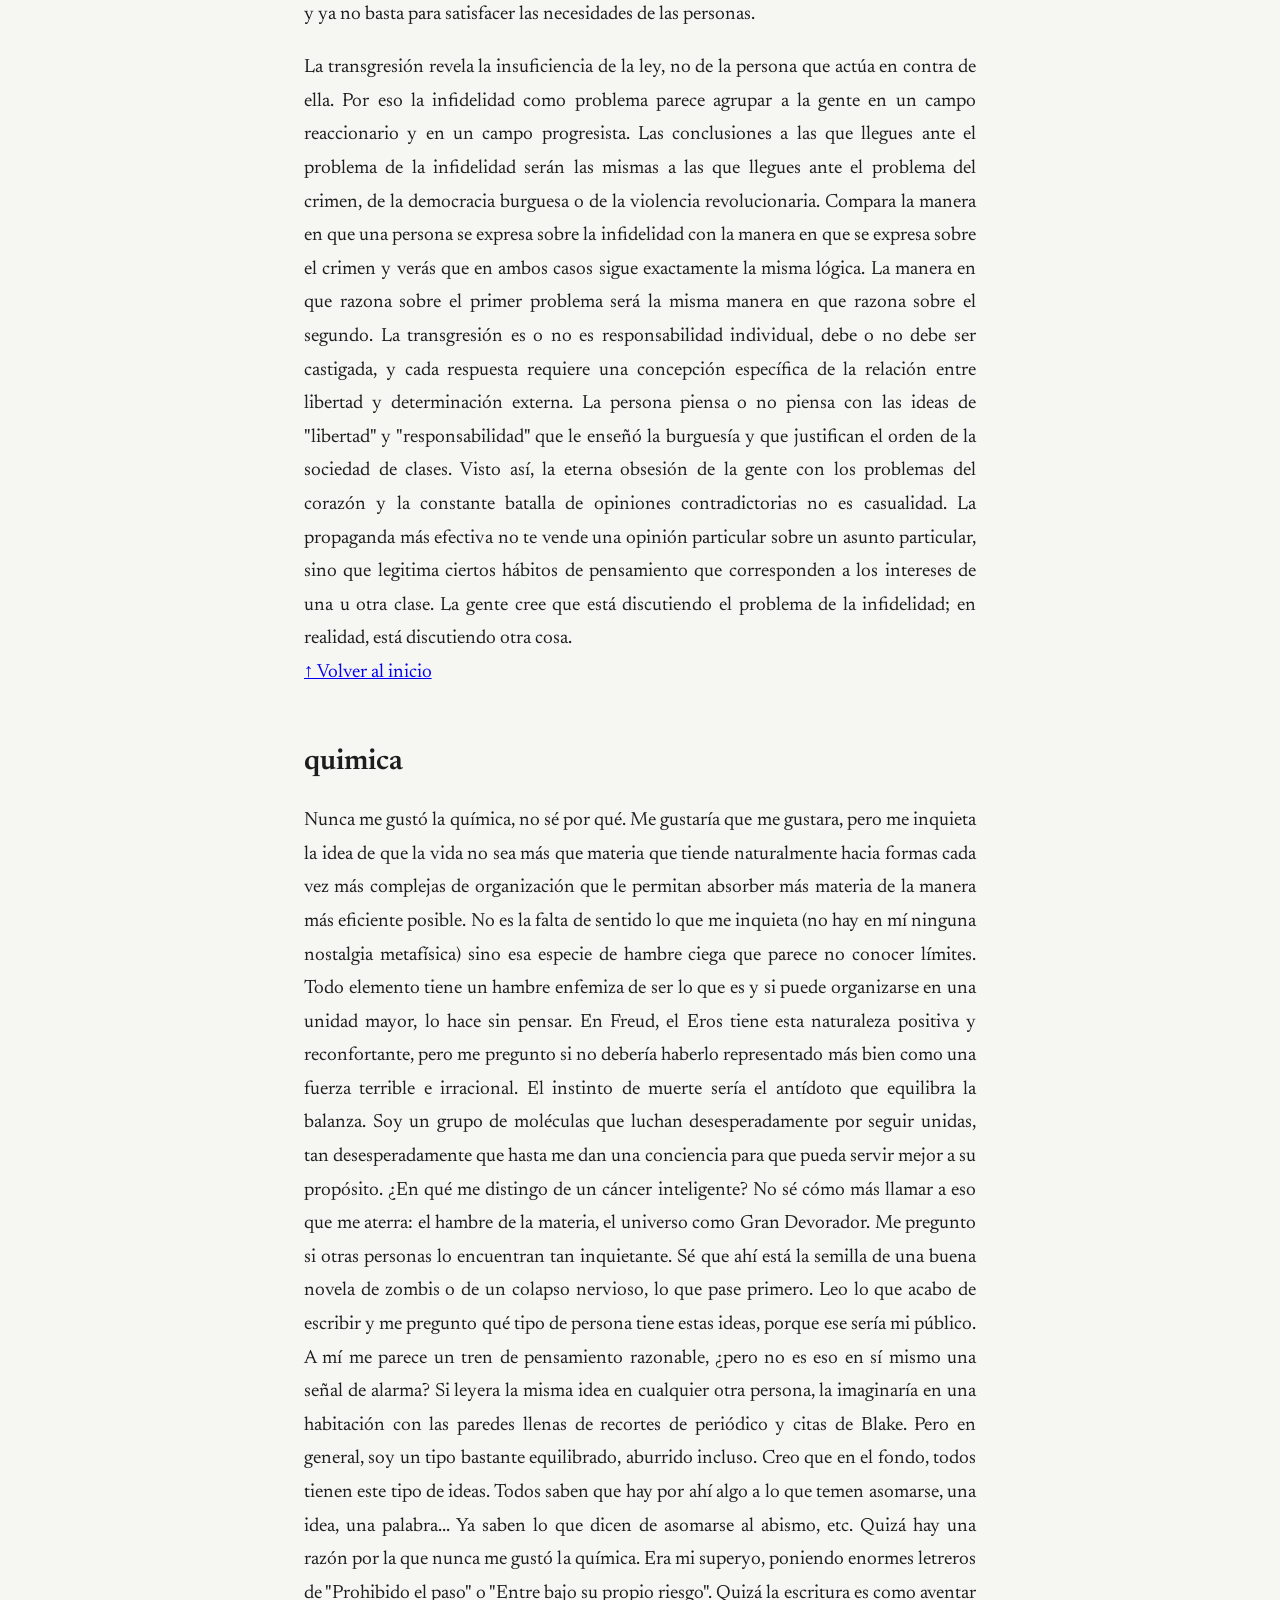
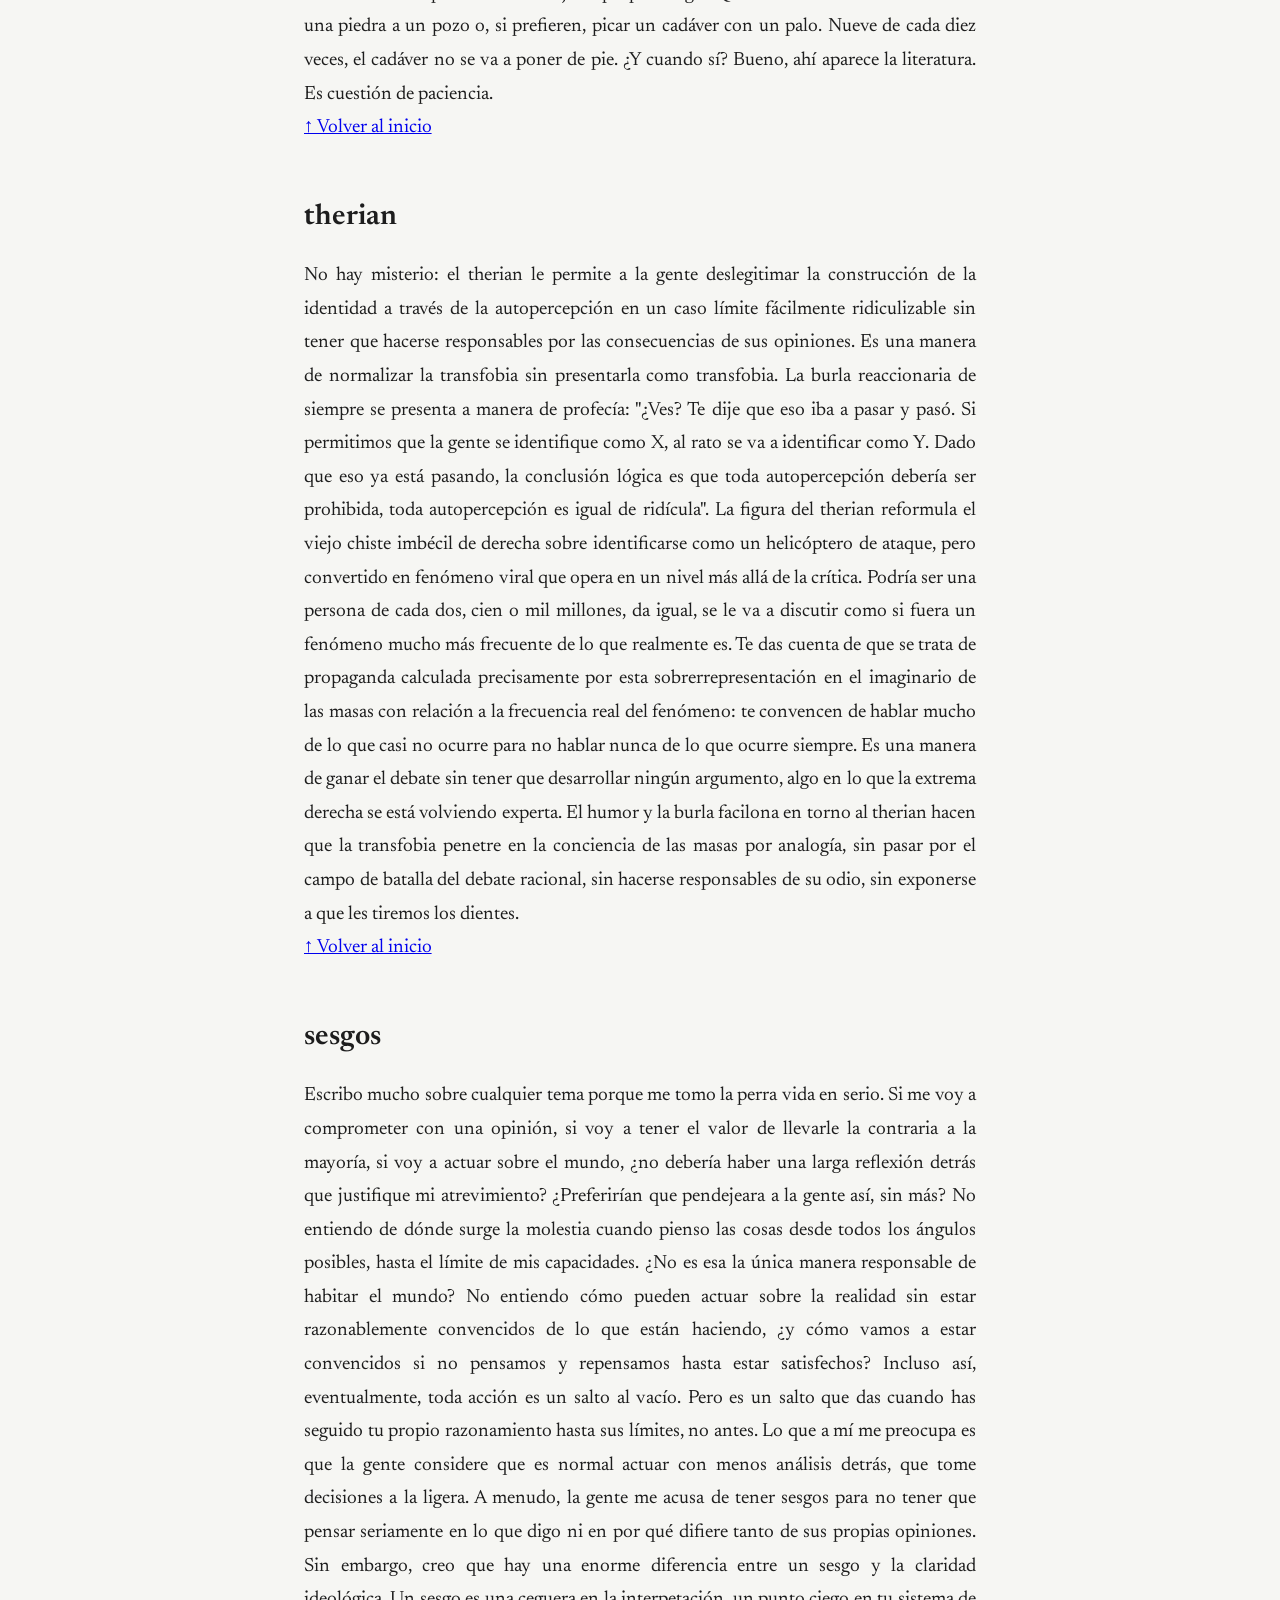
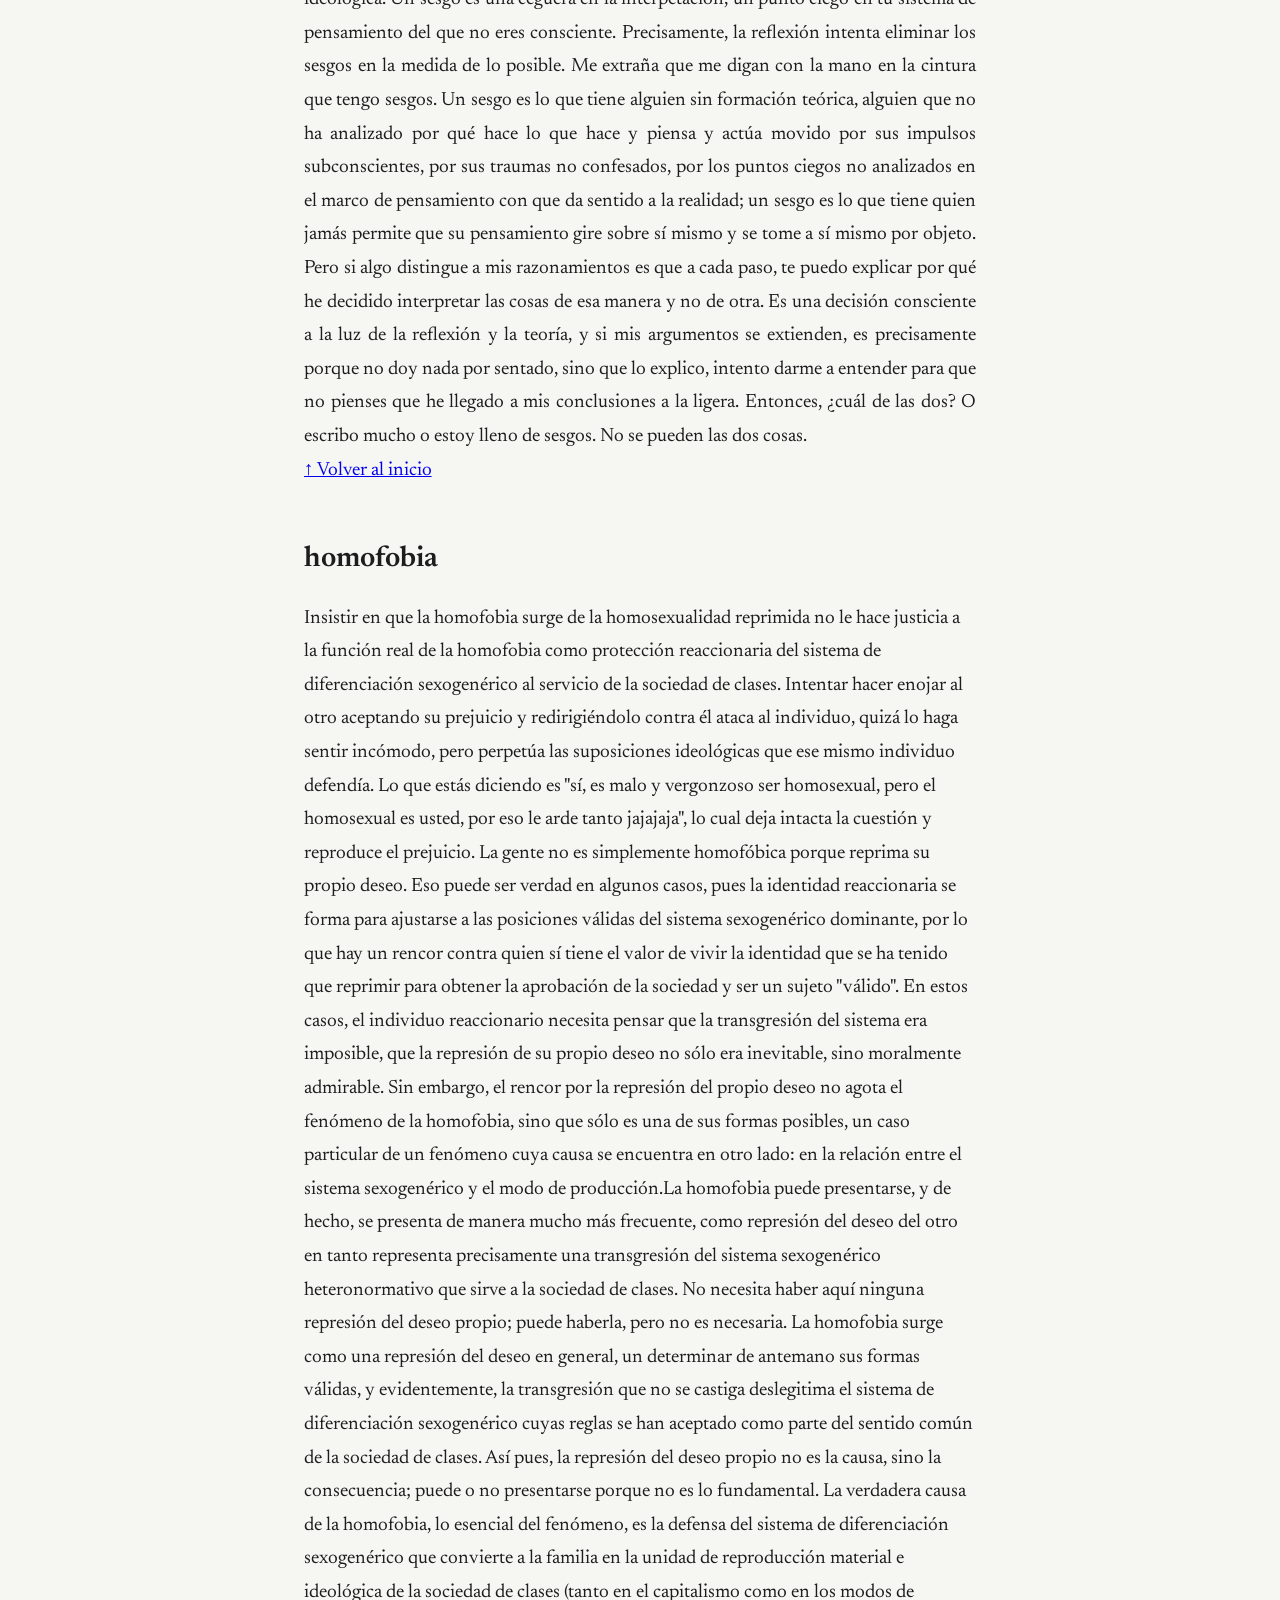
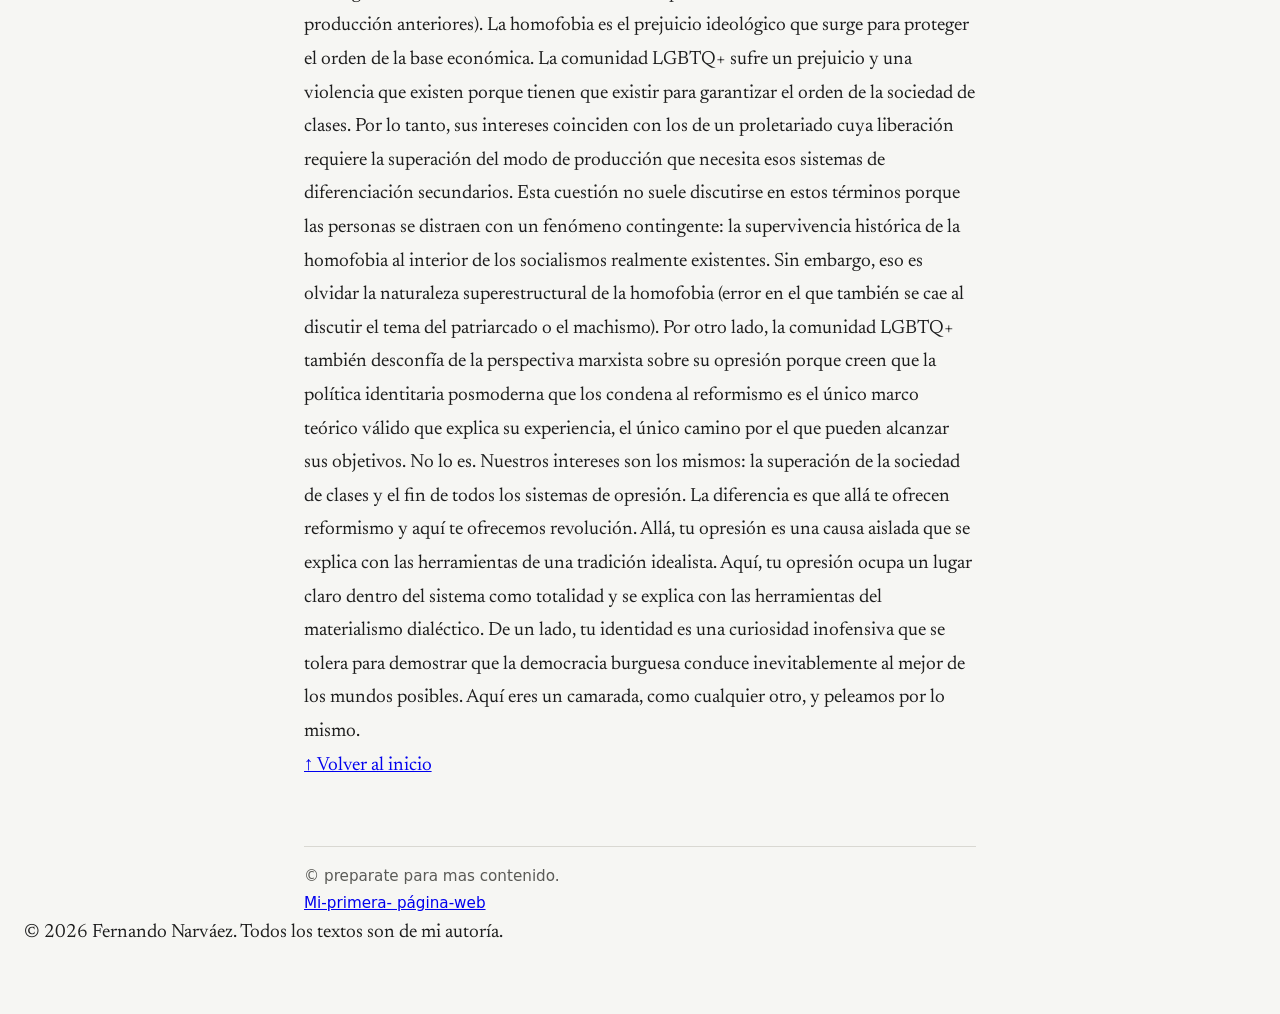
==== commit dee4a2e8: "Introduce homofobia section with comprehensive insights Added a new section on homofobia with detail" ====
--- a/index.html
+++ b/index.html
@@ -1,191 +1,201 @@
-<!DOCTYPE html>
-<html lang="es">
-<head>
-  <meta charset="UTF-8">
-  <meta name="viewport" content="width=device-width, initial-scale=1">
-  <meta name="description" content="Ensayos de Fernando Narváez sobre familia, feminismo, fascismo, antiintelectualismo y otros temas desde una perspectiva marxista.">
-  <meta name="theme-color" content="#f6f6f3">
-  <title>Fernando Narváez — Ensayos</title>
-
-  <!-- Fuente Newsreader (variable) -->
-  <link rel="preconnect" href="https://fonts.googleapis.com">
-  <link rel="preconnect" href="https://fonts.gstatic.com" crossorigin>
-  <link href="https://fonts.googleapis.com/css2?family=Newsreader:ital,opsz,wght@0,6..72,400;0,6..72,600;1,6..72,400&display=swap" rel="stylesheet">
-
-  <link rel="stylesheet" href="style.css">
-</head>
-<body>
-
-  <a class="skip-link" href="#contenido">Saltar al contenido</a>
-
-  <header class="site-header">
-    <h1>Fernando Narváez</h1>
-
-    <nav aria-label="Navegación principal">
-      <ul id="menu-principal">
-        <li><a href="#inicio">Inicio</a></li>
-        <li>
-          <button
-            type="button"
-            class="nav-toggle"
-            data-toggle="familia-crisis"
-            aria-expanded="false"
-            aria-controls="familia-crisis">
-            Familia en crisis
-          </button>
-        </li>
-        <li><a href="#feminismo">Feminismo</a></li>
-        <li><a href="#fascismo">Fascismo</a></li>
-        <li><a href="#antiintelectualismo">Antiintelectualismo</a></li>
-        <li><a href="#incel">incel</a></li>  
-        <li><a href="#quimica">quimica</a></li>
-        <li><a href="#therian">therian</a></li>
-        <li><a
-href="#sesgos">sesgos</a></li>    
-
-</ul>
-
-    </nav>
-  </header>
-
-  <main id="contenido">
-
-    <!-- ============================================================
-         INICIO
-         ============================================================ -->
-    <section id="inicio" class="escrito">
-      <h2>Inicio</h2>
-      <p>Bienvenido. Aquí reúno ensayos y notas sobre familia, feminismo, fascismo, antiintelectualismo y otros temas, escritos desde una perspectiva marxista. Usa el menú superior para navegar entre secciones o desplázate hacia abajo.</p>
-      <p class="pendiente">(Este texto es un ejemplo. Puedes editarlo o borrarlo.)</p>
-    </section>
-
-    <!-- ============================================================
-         FAMILIA EN CRISIS
-         ============================================================ -->
-    <section id="familia-crisis" class="escrito">
-      <h2>Familia en crisis</h2>
-      <article>
-        <p>Suponer que la familia patriarcal entra en crisis gracias al feminismo me parece una tesis atractiva, pero demasiado optimista para ser cierta; es como echarse flores y colgarse medallitas autocomplacientes por una conquista que habría ocurrido con o sin ti. Me parece mucho más realista y razonable suponer que la familia entra en crisis en este momento por la intensificación de las contradicciones del capitalismo que "obligan" a la burguesía (en la medida en que no sabe hacer otra cosa más que operar de acuerdo a las necesidades del capital) a combatir la caída de la tasa de ganancia colocando el salario por debajo del mínimo necesario para la reproducción de la unidad familiar en su forma tradicional donde el hombre se dedica a la producción y la mujer a la reproducción de la fuerza de trabajo. En otras palabras, la burguesía ya ni siquiera es capaz de pagar suficiente para que la familia patriarcal siga operando como unidad de reproducción material e ideológica de la sociedad de clases.</p>
-
-        <p>No se trata de que los hombres "no quieran renunciar a sus privilegios". ¿Puede identificarse ahí la influencia del idealismo burgués que explica las cosas por la voluntad de las personas? De la misma manera en que el patriarcado no desaparece por el acto voluntario de "descentralizar a los hombres de tu vida", tampoco desaparece por una renuncia voluntaria por parte de los hombres a los privilegios asociados a la posición dominante en el sistema de diferenciación sexogenérico. De poco sirve renunciar voluntariamente a lo que el modo de producción exige. De hecho, si por arte de magia, todos los hombres renunciaran al privilegio masculino de la noche a la mañana, la contradicción entre trabajo productivo y reproductivo simplemente se reorganizaría bajo el siguiente sistema de diferenciación disponible después del sexogenérico, muy probablemente la raza, como ya ocurre en los países imperialistas donde los trabajos de cuidado y reproducción se asignan a los inmigrantes racializados del sur global.</p>
-
-        <p>Por ahora, esos cuerpos racializados son principalmente de mujeres, pero no necesitan serlo y si lo obligas, me parece que el capital podría, en teoría, adaptarse a ese nuevo sistema, pero tendría que haber una razón para ello. La normalización del racismo durante el actual proceso de fascistización facilitaría esa transición. En ese caso, los trabajos invisibilizados de reproducción (que engendran una posición de subordinación en la escala social) serían responsabilidad no ya de las mujeres, sino de los pobres racializados de los países dependientes. En todo caso, estaríamos ante una contradicción interna del capitalismo. Por un lado, tenemos la tendencia a organizar la contradicción entre trabajo productivo y reproductivo a partir del sistema de diferenciación que siempre le ha funcionado, el que tiene más a la mano y sobre el que se construye el patriarcado: el sexogenérico. Por otro lado, tenemos la tendencia a combatir la caída de la tasa de ganancia bajando el salario por debajo de lo que requiere la familia patriarcal para seguir cumpliendo su función como unidad de reproducción de la sociedad de clases. En torno a esa contradicción se dan los tirones superestructurales sobre la forma específica de la familia como unidad de reproducción.</p>
-
-        <p>Desde una perspectiva marxista, la única manera de superar la contradicción entre trabajo productivo y reproductivo es superar el modo de producción que la requiere a través de una revolución socialista, no a través de la reconfiguración de los sistemas de diferenciación secundarios que la organizan. Si esto es verdad, la crisis o desestabilización de la familia patriarcal no sería tanto (ni principal ni exclusivamente) un "logro" del feminismo, sino un síntoma de la crisis capitalista. De hecho, lo que se entendía al principio como causa se revela en este análisis como consecuencia. La familia patriarcal ya entra en crisis por el desarrollo normal del capitalismo que se vuelve incapaz de reproducir la existencia material de la sociedad bajo las formas ya conocidas (lo que llamamos "tradicionales") y precisamente porque esa crisis ya existe, el patriarcado capitalista le concede esa "conquista" al feminismo; tolera una desestabilización de la familia que de todas maneras era ya inevitable.</p>
-
-        <p>El capital le permite al feminismo (como movimiento que administra la resistencia de uno de sus grupos oprimidos y la dirige hacia formas inofensivas para la sociedad de clases) reclamar una victoria sobre una batalla que ya había perdido; te deja comerte las migajas que ya se le habían caído del plato o te cede el espacio que puede cederte y de este modo, transforma una derrota en una concesión que deberías agradecerle y que te motiva a insistir por la vía reformista que "está dando resultado". La burguesía te dice: "sigue concentrándote en una contradicción secundaria, ya ves que sí te está funcionando" y la conciencia de los grupos oprimidos, desesperada por una conquista real, está más que feliz de colgarse la medallita.</p>
-
-        <p>Por supuesto, la comprensión correcta de la relación causa-consecuencia en este caso requiere un análisis del problema de la relación entre objetividad y subjetividad desde el marxismo. Desde esa perspectiva, el feminismo no es la "causa" de la desestabilización de la familia, pero sí es una consecuencia superestructural que a su vez, se convierte en causa, porque sujeto y objeto, base y superestructura, están en una relación dialéctica, una relación de mutua determinación desigual que es más fuerte en una dirección que en otra. Lo subjetivo existe porque existe lo objetivo y lo subjetivo tiene una influencia limitada por lo objetivo, hace lo que tiene que hacer y en muchos casos, únicamente lo que puede hacer. Pero eso es algo muy distinto a simplemente celebrar que el feminismo desestabilizó a la familia patriarcal. La relación está ahí, pero no es tan sencilla ni unidireccional como te gustaría. Hay de conquistas a conquistas y hay que tener cuidado con simplemente creer lo que queremos creer. La historia también sabe decirte únicamente lo que quieres escuchar.</p>
-
-        <p>En todo caso, desde el marxismo, sabemos que la familia es una simple unidad de organización arbitraria y cambiante subordinada a las necesidades de cada modo de producción. Como el Estado, se transformará o desaparecerá cuando deje de ser necesaria para el funcionamiento del modo de producción. Esto difícilmente puede comprenderse si las masas están pensando más bien en términos de "¿familia bien o familia mal?". La familia es una unidad de organización y reproducción. Está ahí porque hace algo y toma la forma que necesita tomar para la reproducción de lo que ya existe. Admite la acción y modificación consciente de todo lo superestructural. Pero no más.</p>
-      </article>
-      <a href="#top" class="btn-volver">↑ Volver al inicio</a>
-    </section>
-
-    <!-- ============================================================
-         FEMINISMO
-         ============================================================ -->
-    <section id="feminismo" class="escrito">
-      <h2>Feminismo</h2>
-      <article>
-        <p>Las cosas que las mujeres están diciendo de los hombres y las cosas que los hombres están diciendo de las mujeres son el tipo de cosas que me gustaría ver al proletariado decir de la burguesía y no creo que sea coincidencia que una cosa parezca sustituir a la otra. A medida que el capitalismo agudiza sus contradicciones, los roles de género tradicionales se vuelven insostenibles, no porque la gente se dé cuenta de que son una limitación arbitraria sobre la identidad diseñada para perpetuar un sistema de dominación como el patriarcado, sino porque sencillamente ya no existen las condiciones materiales capaces de engendrar el tipo de persona que puede responder a las exigencias de su modelo ideal y conservador de identidad sexogenérica.</p>
-
-        <p>Si uno se anima a seguir esta interpretación, los roles de género tradicionales estarían amenazados no por influencia de un progresismo que sólo existe en nuestras cabezas, sino por el desarrollo natural de las contradicciones del mismo modo de producción. En otras palabras, el mismo capitalismo se habría encargado de hacer que resulte prácticamente imposible que hombres y mujeres cumplan con las exigencias de ser un hombre o una mujer tradicional. Las tendencias progresistas como el feminismo o el movimiento lgbtq+ son apenas justificaciones a posteriori de ese proceso, momentos en que la conciencia espontánea justifica algo que ya está ocurriendo y que era inevitable según sus propias reglas. No provocamos el cambio, simplemente racionalizamos procesos superestructurales que responden al desarrollo del mismo modo de producción.</p>
-
-        <p>Los sectores que hoy están defendiendo los roles de género característicos del patriarcado no estarían reaccionando ante su supuesta desestabilización progresista, sino simplemente a la desintegración de los códigos de diferenciación sexogenéricos que resultan del mismo desarrollo natural del capitalismo (lo cual coincide con nuestro concepto de neoliberalismo progresista). Sería irónico que hubiera algo de verdad en su paranoia reaccionaria, pero no como ellos creen. Es decir, sí, la familia tradicional está bajo ataque, pero es el mismo capitalismo el que te la está destruyendo. Ni el progresismo, ni el feminismo, ni su temido e inexistente marxismo cultural tuvieron nada que ver; no fuimos nosotros, sino el mismo capitalismo que tanto defienden el que está barriendo con sus preciosos roles de género tradicionales.</p>
-
-        <p>Si juntas la contradicción entre trabajo productivo y reproductivo (característica del capitalismo) con la tendencia de los salarios a caer por debajo del nivel mínimo necesario para mantener a una familia (también característica del capitalismo) lo que obtienes es una sociedad en la que cada vez son menos las mujeres que pueden ser simplemente "amas de casa" sin necesidad de trabajar y cada vez son menos los hombres que pueden cumplir el papel de "padre de familia". La familia es la unidad de reproducción material e ideológica de la sociedad de clases, pero es perfectamente posible que el capitalismo haya agudizado sus contradicciones hasta el punto en que incluso esa unidad es insostenible. Para ponerlo en términos sencillos, la miseria en la que el capitalismo te ha sumergido es tanta que ya ni siquiera puede producir las identidades tradicionales que necesita para sobrevivir.</p>
-
-        <p>El patriarcado sostiene el capitalismo, pero el capitalismo ya ni siquiera puede sostener al patriarcado. Ante esta crisis del sistema, obviamente se desarrolla una tendencia reaccionaria que busca proteger y recuperar esos roles de género tradicionales y cuando no culpan al progresismo (como conviene a la burguesía), se convence a hombres y mujeres de culparse uno al otro (lo que curiosamente, también le conviene a la burguesía). ¿Y no es eso lo que estamos viendo? Los hombres culpan a las mujeres por no ser "amas de casa tradicionales" y "buenas madres", mientras que las mujeres culpan a los hombres por no poder proveer, por no ser "adultos funcionales". En vez de cuestionar la función de esos roles de género para la supervivencia del patriarcado capitalista, las personas se empiezan a reclamar entre sí por no estar a su altura.</p>
-
-        <p>Ciertamente, sería tentador reclamar la responsabilidad por esa neurosis reaccionaria y decir que el feminismo ha tenido tantos avances que hasta ha logrado amenazar a la familia tradicional. Mira nada más, resulta que los progresistas tuvimos tanto éxito que hasta pusimos en crisis los roles de género tradicionales, ¿no? Sospecho que la verdad es más amarga. Por lo demás, esta interpretación coincide con la revisión a la teoría tradicional del proceso de fascistización dentro del marxismo: no es necesariamente un momento defensivo de la burguesía ante una revolución inminente, sino que también puede ser un momento ofensivo ante un proletariado debilitado.</p>
-
-        <p>Ciertamente, la defensa de los roles de género tradicionales es parte del proceso de fascistización, pero ese proceso se está activando no porque el capitalismo tenga ninguna necesidad de defenderse de una revolución inexistente, sino simplemente porque está reconfigurándose a sí mismo. El fascismo destruye la capacidad de organización del proletariado, pero es también una reestructuración rápida y violenta que garantiza la supervivencia de la sociedad de clases, una operación que el capitalismo hace sobre su propio cuerpo. Si esto es cierto, el proletariado ya ha sido derrotado y lo que estamos viendo, tanto en esta tendencia reaccionaria en torno a los roles de género como en otros síntomas del proceso de fascistización, ya sólo es a la burguesía peleándose con las consecuencias de su mismo sistema. Es verdad que nuestro enemigo de clase sigue tirando golpes, pero eso no quiere decir que estemos de pie.</p>
-      </article>
-      <a href="#top" class="btn-volver">↑ Volver al inicio</a>
-    </section>
-
-    <!-- ============================================================
-         FASCISMO
-         ============================================================ -->
-    <section id="fascismo" class="escrito">
-      <h2>Fascismo</h2>
-      <article>
-        <p>La banda que no entiende cuál es la relación entre antiintelectualismo y proceso de fascistización es la misma que no entiende la relación entre fascismo y pensamiento mágico. Por más que uno les explica la manera en que el capitalismo se beneficia de la producción de sujetos ignorantes e irracionales, ellos siguen atorados en la defensa del irracionalismo y la ignorancia como rebelión relativista de los sujetos marginados contra esos dos grandes fantasmas: el academicismo y la tiranía de la racionalidad occidental. Yo hablo desde el marxismo-leninismo, donde la teoría es cristalización de la conciencia de una clase y donde el proletariado tiene derecho a lo mejor de la producción cultural; ellos hablan desde el sentido común de la posmodernidad, desde lo que Kohan llama las metafísicas post, donde lo único que necesita el sujeto en resistencia es su experiencia, su intuición y su identidad. Su problema no es que yo sea mamón, sino que no son capaces de identificar las suposiciones ideológicas de su propio discurso y su lugar en la lucha de clases. No las identifican como suposiciones ideológicas, sino como la verdad. El fascismo les va a pasar por encima mientras siguen de necios atorados en el antiintelectualismo porque alguien les dijo alguna vez en un tiktok que leer era privilegio o un performance clasista imperdonable. Esa es la gente a la que el da comezón lo que escribo. Avanzaríamos mucho simplemente con que entendieran la lógica de su propia reacción o por lo menos el marco en el que se inserta su propio razonamiento. No llegaron a esas ideas de la nada. Hubo todo un proceso histórico que las puso ahí, un proyecto de desarme ideológico del proletariado. Pero si prefieren pensar que simplemente defiendo la lectura por mamón, ¿quién soy yo para sacarlos del error?</p>
-      </article>
-      <a href="#top" class="btn-volver">↑ Volver al inicio</a>
-    </section>
-
-    <!-- ============================================================
-         ANTIINTELECTUALISMO
-         ============================================================ -->
-    <section id="antiintelectualismo" class="escrito">
-      <h2>Antiintelectualismo</h2>
-      <article>
-        <p>En última instancia, no te puedes politizar en serio escuchando rock o reguetón (o trova cubana). Ese es el problema de los trashers, o de los fans de Bad Bunny, por ejemplo: creen que es más que suficiente con los balbuceos politicoides de sus ídolos pop. Los resultados son patentes: dichos endebles principios políticos les hacen entrar en confusiones con suma facilidad, y los vuelve inútiles para cualquier práctica realmente transformadora, terminando muy a menudo, sin que se den cuenta, en el extremo derecho del espectro.</p>
-
-        <p>Por otra parte, tampoco podemos esperar que la música que nos gusta coincida punto por punto con la teoría y la práctica política con la que simpatizamos. En cualquier producto cultural siempre vamos a encontrar contradicciones, de todo tipo. No podemos esperar que nuestros cantantes o bandas preferidas tengan la claridad de Marx o Lenin.</p>
-
-        <p>Si quieres politizarte en serio, lee teoría seria, y analiza en serio la realidad concreta con ella. Y sobre todo, comprométete en una práctica política real, lo más alejada de las tendencias de la cultura del espectáculo, que en general no son otras que las tendencias del capitalismo.</p>
-      </article>
-      <a href="#top" class="btn-volver">↑ Volver al inicio</a>
-    </section>
-
-    <!-- ============================================================
-         INCEL
-         ============================================================ -->
-    <section id="incel" class="escrito">
-      <h2>incel</h2>
-      <article>
-        <p>Para una persona que tiene hábitos de pensamiento idealistas, cada infidelidad es un fracaso del individuo ante un conjunto de valores eternos e incuestionables. Es la persona la que tiene la culpa de "no estar a la altura de..." y debe ser castigada o disciplinada a través de la censura de su sociedad. En cambio, para una persona que piensa desde el materialismo, cada infidelidad es un síntoma de que un determinado sistema de organización de las relaciones sexoafectivas ha dejado de cumplir su función y ya no basta para satisfacer las necesidades de las personas.</p>
-        <p>La transgresión revela la insuficiencia de la ley, no de la persona que actúa en contra de ella. Por eso la infidelidad como problema parece agrupar a la gente en un campo reaccionario y en un campo progresista. Las conclusiones a las que llegues ante el problema de la infidelidad serán las mismas a las que llegues ante el problema del crimen, de la democracia burguesa o de la violencia revolucionaria. Compara la manera en que una persona se expresa sobre la infidelidad con la manera en que se expresa sobre el crimen y verás que en ambos casos sigue exactamente la misma lógica. La manera en que razona sobre el primer problema será la misma manera en que razona sobre el segundo. La transgresión es o no es responsabilidad individual, debe o no debe ser castigada, y cada respuesta requiere una concepción específica de la relación entre libertad y determinación externa. La persona piensa o no piensa con las ideas de "libertad" y "responsabilidad" que le enseñó la burguesía y que justifican el orden de la sociedad de clases. Visto así, la eterna obsesión de la gente con los problemas del corazón y la constante batalla de opiniones contradictorias no es casualidad. La propaganda más efectiva no te vende una opinión particular sobre un asunto particular, sino que legitima ciertos hábitos de pensamiento que corresponden a los intereses de una u otra clase. La gente cree que está discutiendo el problema de la infidelidad; en realidad, está discutiendo otra cosa.</p>
-      </article>
-      <a href="#top" class="btn-volver">↑ Volver al inicio</a>
-    </section>
-  <!-- ====================================================================
-    quimica
-        ================================================================== -->
-    <section id="quimica" class="escrito">
-      <h2>quimica</h2>
-      <article> 
-      <p> Nunca me gustó la química, no sé por qué. Me gustaría que me gustara, pero me inquieta la idea de que la vida no sea más que materia que tiende naturalmente hacia formas cada vez más complejas de organización que le permitan absorber más materia de la manera más eficiente posible. No es la falta de sentido lo que me inquieta (no hay en mí ninguna nostalgia metafísica) sino esa especie de hambre ciega que parece no conocer límites. Todo elemento tiene un hambre enfemiza de ser lo que es y si puede organizarse en una unidad mayor, lo hace sin pensar. En Freud, el Eros tiene esta naturaleza positiva y reconfortante, pero me pregunto si no debería haberlo representado más bien como una fuerza terrible e irracional. El instinto de muerte sería el antídoto que equilibra la balanza. Soy un grupo de moléculas que luchan desesperadamente por seguir unidas, tan desesperadamente que hasta me dan una conciencia para que pueda servir mejor a su propósito. ¿En qué me distingo de un cáncer inteligente? No sé cómo más llamar a eso que me aterra: el hambre de la materia, el universo como Gran Devorador. Me pregunto si otras personas lo encuentran tan inquietante. Sé que ahí está la semilla de una buena novela de zombis o de un colapso nervioso, lo que pase primero. Leo lo que acabo de escribir y me pregunto qué tipo de persona tiene estas ideas, porque ese sería mi público. A mí me parece un tren de pensamiento razonable, ¿pero no es eso en sí mismo una señal de alarma? Si leyera la misma idea en cualquier otra persona, la imaginaría en una habitación con las paredes llenas de recortes de periódico y citas de Blake. Pero en general, soy un tipo bastante equilibrado, aburrido incluso. Creo que en el fondo, todos tienen este tipo de ideas. Todos saben que hay por ahí algo a lo que temen asomarse, una idea, una palabra... Ya saben lo que dicen de asomarse al abismo, etc. Quizá hay una razón por la que nunca me gustó la química. Era mi superyo, poniendo enormes letreros de "Prohibido el paso" o "Entre bajo su propio riesgo". Quizá la escritura es como aventar una piedra a un pozo o, si prefieren, picar un cadáver con un palo. Nueve de cada diez veces, el cadáver no se va a poner de pie. ¿Y cuando sí? Bueno, ahí aparece la literatura. Es cuestión de paciencia.</p>
-      </article>
-      <a href="#top" class="btn-volver">↑ Volver al inicio</a>
-    </section>
-    <!-- ====================================================================
-    therian
-         =================================================================== -->
-    <section id="therian" class="escrito">
-      <h2>therian</h2>
-      <article><p> No hay misterio: el therian le permite a la gente deslegitimar la construcción de la identidad a través de la autopercepción en un caso límite fácilmente ridiculizable sin tener que hacerse responsables por las consecuencias de sus opiniones. Es una manera de normalizar la transfobia sin presentarla como transfobia. La burla reaccionaria de siempre se presenta a manera de profecía: "¿Ves? Te dije que eso iba a pasar y pasó. Si permitimos que la gente se identifique como X, al rato se va a identificar como Y. Dado que eso ya está pasando, la conclusión lógica es que toda autopercepción debería ser prohibida, toda autopercepción es igual de ridícula". La figura del therian reformula el viejo chiste imbécil de derecha sobre identificarse como un helicóptero de ataque, pero convertido en fenómeno viral que opera en un nivel más allá de la crítica. Podría ser una persona de cada dos, cien o mil millones, da igual, se le va a discutir como si fuera un fenómeno mucho más frecuente de lo que realmente es. Te das cuenta de que se trata de propaganda calculada precisamente por esta sobrerrepresentación en el imaginario de las masas con relación a la frecuencia real del fenómeno: te convencen de hablar mucho de lo que casi no ocurre para no hablar nunca de lo que ocurre siempre. Es una manera de ganar el debate sin tener que desarrollar ningún argumento, algo en lo que la extrema derecha se está volviendo experta. El humor y la burla facilona en torno al therian hacen que la transfobia penetre en la conciencia de las masas por analogía, sin pasar por el campo de batalla del debate racional, sin hacerse responsables de su odio, sin exponerse a que les tiremos los dientes.</p> 
-      </article>
- <a href="#top" class="btn-volver">↑ Volver al inicio</a>
-    </section>
-    <!--
-=====================================================================
-      sesgos
-
-=========================================-->
-       <section id="sesgos" class="escrito">
-      <h2>sesgos</h2>
-      <article><p> Escribo mucho sobre cualquier tema porque me tomo la perra vida en serio. Si me voy a comprometer con una opinión, si voy a tener el valor de llevarle la contraria a la mayoría, si voy a actuar sobre el mundo, ¿no debería haber una larga reflexión detrás que justifique mi atrevimiento? ¿Preferirían que pendejeara a la gente así, sin más? No entiendo de dónde surge la molestia cuando pienso las cosas desde todos los ángulos posibles, hasta el límite de mis capacidades. ¿No es esa la única manera responsable de habitar el mundo? No entiendo cómo pueden actuar sobre la realidad sin estar razonablemente convencidos de lo que están haciendo, ¿y cómo vamos a estar convencidos si no pensamos y repensamos hasta estar satisfechos? Incluso así, eventualmente, toda acción es un salto al vacío. Pero es un salto que das cuando has seguido tu propio razonamiento hasta sus límites, no antes. Lo que a mí me preocupa es que la gente considere que es normal actuar con menos análisis detrás, que tome decisiones a la ligera. A menudo, la gente me acusa de tener sesgos para no tener que pensar seriamente en lo que digo ni en por qué difiere tanto de sus propias opiniones. Sin embargo, creo que hay una enorme diferencia entre un sesgo y la claridad ideológica. Un sesgo es una ceguera en la interpetación, un punto ciego en tu sistema de pensamiento del que no eres consciente. Precisamente, la reflexión intenta eliminar los sesgos en la medida de lo posible. Me extraña que me digan con la mano en la cintura que tengo sesgos. Un sesgo es lo que tiene alguien sin formación teórica, alguien que no ha analizado por qué hace lo que hace y piensa y actúa movido por sus impulsos subconscientes, por sus traumas no confesados, por los puntos ciegos no analizados en el marco de pensamiento con que da sentido a la realidad; un sesgo es lo que tiene quien jamás permite que su pensamiento gire sobre sí mismo y se tome a sí mismo por objeto. Pero si algo distingue a mis razonamientos es que a cada paso, te puedo explicar por qué he decidido interpretar las cosas de esa manera y no de otra. Es una decisión consciente a la luz de la reflexión y la teoría, y si mis argumentos se extienden, es precisamente porque no doy nada por sentado, sino que lo explico, intento darme a entender para que no pienses que he llegado a mis conclusiones a la ligera. Entonces, ¿cuál de las dos? O escribo mucho o estoy lleno de sesgos. No se pueden las dos cosas.</p>
-</article >
-<a href="#top" class="btn-volver">↑ Volver al inicio</a>
-    </section>
-
-  </main>
-  
-  
-
-  <footer>
-    <p>© preparate para mas contenido.</p>
-    <p class="enlaces-footer">
-        <a href="https://pedroriver.github.io/mi-primera-pagina-web/" target="_blank" rel="noopener">Mi-primera- página-web</a>
-    </p>
-</footer>
-    <p>&copy; <span id="anio"></span> Fernando Narváez. Todos los textos son de mi autoría.</p>
-  </footer>
-
-  <script src="main.js" defer></script>
-</body>
-</html>
+<!DOCTYPE html>
+<html lang="es">
+<head>
+  <meta charset="UTF-8">
+  <meta name="viewport" content="width=device-width, initial-scale=1">
+  <meta name="description" content="Ensayos de Fernando Narváez sobre familia, feminismo, fascismo, antiintelectualismo y otros temas desde una perspectiva marxista.">
+  <meta name="theme-color" content="#f6f6f3">
+  <title>Fernando Narváez — Ensayos</title>
+
+  <!-- Fuente Newsreader (variable) -->
+  <link rel="preconnect" href="https://fonts.googleapis.com">
+  <link rel="preconnect" href="https://fonts.gstatic.com" crossorigin>
+  <link href="https://fonts.googleapis.com/css2?family=Newsreader:ital,opsz,wght@0,6..72,400;0,6..72,600;1,6..72,400&display=swap" rel="stylesheet">
+
+  <link rel="stylesheet" href="style.css">
+</head>
+<body>
+
+  <a class="skip-link" href="#contenido">Saltar al contenido</a>
+
+  <header class="site-header">
+    <h1>Fernando Narváez</h1>
+
+    <nav aria-label="Navegación principal">
+      <ul id="menu-principal">
+        <li><a href="#inicio">Inicio</a></li>
+        <li>
+          <button
+            type="button"
+            class="nav-toggle"
+            data-toggle="familia-crisis"
+            aria-expanded="false"
+            aria-controls="familia-crisis">
+            Familia en crisis
+          </button>
+        </li>
+        <li><a href="#feminismo">Feminismo</a></li>
+        <li><a href="#fascismo">Fascismo</a></li>
+        <li><a href="#antiintelectualismo">Antiintelectualismo</a></li>
+        <li><a href="#incel">incel</a></li>  
+        <li><a href="#quimica">quimica</a></li>
+        <li><a href="#therian">therian</a></li>
+        <li><a href="#sesgos">sesgos</a></li>    
+      <li><a href="#homofobia">homofobia</a></li> 
+</ul>
+
+    </nav>
+  </header>
+
+  <main id="contenido">
+
+    <!-- ============================================================
+         INICIO
+         ============================================================ -->
+    <section id="inicio" class="escrito">
+      <h2>Inicio</h2>
+      <p>Bienvenido. Aquí reúno ensayos y notas sobre familia, feminismo, fascismo, antiintelectualismo y otros temas, escritos desde una perspectiva marxista. Usa el menú superior para navegar entre secciones o desplázate hacia abajo.</p>
+      <p class="pendiente">(Este texto es un ejemplo. Puedes editarlo o borrarlo.)</p>
+    </section>
+
+    <!-- ============================================================
+         FAMILIA EN CRISIS
+         ============================================================ -->
+    <section id="familia-crisis" class="escrito">
+      <h2>Familia en crisis</h2>
+      <article>
+        <p>Suponer que la familia patriarcal entra en crisis gracias al feminismo me parece una tesis atractiva, pero demasiado optimista para ser cierta; es como echarse flores y colgarse medallitas autocomplacientes por una conquista que habría ocurrido con o sin ti. Me parece mucho más realista y razonable suponer que la familia entra en crisis en este momento por la intensificación de las contradicciones del capitalismo que "obligan" a la burguesía (en la medida en que no sabe hacer otra cosa más que operar de acuerdo a las necesidades del capital) a combatir la caída de la tasa de ganancia colocando el salario por debajo del mínimo necesario para la reproducción de la unidad familiar en su forma tradicional donde el hombre se dedica a la producción y la mujer a la reproducción de la fuerza de trabajo. En otras palabras, la burguesía ya ni siquiera es capaz de pagar suficiente para que la familia patriarcal siga operando como unidad de reproducción material e ideológica de la sociedad de clases.</p>
+
+        <p>No se trata de que los hombres "no quieran renunciar a sus privilegios". ¿Puede identificarse ahí la influencia del idealismo burgués que explica las cosas por la voluntad de las personas? De la misma manera en que el patriarcado no desaparece por el acto voluntario de "descentralizar a los hombres de tu vida", tampoco desaparece por una renuncia voluntaria por parte de los hombres a los privilegios asociados a la posición dominante en el sistema de diferenciación sexogenérico. De poco sirve renunciar voluntariamente a lo que el modo de producción exige. De hecho, si por arte de magia, todos los hombres renunciaran al privilegio masculino de la noche a la mañana, la contradicción entre trabajo productivo y reproductivo simplemente se reorganizaría bajo el siguiente sistema de diferenciación disponible después del sexogenérico, muy probablemente la raza, como ya ocurre en los países imperialistas donde los trabajos de cuidado y reproducción se asignan a los inmigrantes racializados del sur global.</p>
+
+        <p>Por ahora, esos cuerpos racializados son principalmente de mujeres, pero no necesitan serlo y si lo obligas, me parece que el capital podría, en teoría, adaptarse a ese nuevo sistema, pero tendría que haber una razón para ello. La normalización del racismo durante el actual proceso de fascistización facilitaría esa transición. En ese caso, los trabajos invisibilizados de reproducción (que engendran una posición de subordinación en la escala social) serían responsabilidad no ya de las mujeres, sino de los pobres racializados de los países dependientes. En todo caso, estaríamos ante una contradicción interna del capitalismo. Por un lado, tenemos la tendencia a organizar la contradicción entre trabajo productivo y reproductivo a partir del sistema de diferenciación que siempre le ha funcionado, el que tiene más a la mano y sobre el que se construye el patriarcado: el sexogenérico. Por otro lado, tenemos la tendencia a combatir la caída de la tasa de ganancia bajando el salario por debajo de lo que requiere la familia patriarcal para seguir cumpliendo su función como unidad de reproducción de la sociedad de clases. En torno a esa contradicción se dan los tirones superestructurales sobre la forma específica de la familia como unidad de reproducción.</p>
+
+        <p>Desde una perspectiva marxista, la única manera de superar la contradicción entre trabajo productivo y reproductivo es superar el modo de producción que la requiere a través de una revolución socialista, no a través de la reconfiguración de los sistemas de diferenciación secundarios que la organizan. Si esto es verdad, la crisis o desestabilización de la familia patriarcal no sería tanto (ni principal ni exclusivamente) un "logro" del feminismo, sino un síntoma de la crisis capitalista. De hecho, lo que se entendía al principio como causa se revela en este análisis como consecuencia. La familia patriarcal ya entra en crisis por el desarrollo normal del capitalismo que se vuelve incapaz de reproducir la existencia material de la sociedad bajo las formas ya conocidas (lo que llamamos "tradicionales") y precisamente porque esa crisis ya existe, el patriarcado capitalista le concede esa "conquista" al feminismo; tolera una desestabilización de la familia que de todas maneras era ya inevitable.</p>
+
+        <p>El capital le permite al feminismo (como movimiento que administra la resistencia de uno de sus grupos oprimidos y la dirige hacia formas inofensivas para la sociedad de clases) reclamar una victoria sobre una batalla que ya había perdido; te deja comerte las migajas que ya se le habían caído del plato o te cede el espacio que puede cederte y de este modo, transforma una derrota en una concesión que deberías agradecerle y que te motiva a insistir por la vía reformista que "está dando resultado". La burguesía te dice: "sigue concentrándote en una contradicción secundaria, ya ves que sí te está funcionando" y la conciencia de los grupos oprimidos, desesperada por una conquista real, está más que feliz de colgarse la medallita.</p>
+
+        <p>Por supuesto, la comprensión correcta de la relación causa-consecuencia en este caso requiere un análisis del problema de la relación entre objetividad y subjetividad desde el marxismo. Desde esa perspectiva, el feminismo no es la "causa" de la desestabilización de la familia, pero sí es una consecuencia superestructural que a su vez, se convierte en causa, porque sujeto y objeto, base y superestructura, están en una relación dialéctica, una relación de mutua determinación desigual que es más fuerte en una dirección que en otra. Lo subjetivo existe porque existe lo objetivo y lo subjetivo tiene una influencia limitada por lo objetivo, hace lo que tiene que hacer y en muchos casos, únicamente lo que puede hacer. Pero eso es algo muy distinto a simplemente celebrar que el feminismo desestabilizó a la familia patriarcal. La relación está ahí, pero no es tan sencilla ni unidireccional como te gustaría. Hay de conquistas a conquistas y hay que tener cuidado con simplemente creer lo que queremos creer. La historia también sabe decirte únicamente lo que quieres escuchar.</p>
+
+        <p>En todo caso, desde el marxismo, sabemos que la familia es una simple unidad de organización arbitraria y cambiante subordinada a las necesidades de cada modo de producción. Como el Estado, se transformará o desaparecerá cuando deje de ser necesaria para el funcionamiento del modo de producción. Esto difícilmente puede comprenderse si las masas están pensando más bien en términos de "¿familia bien o familia mal?". La familia es una unidad de organización y reproducción. Está ahí porque hace algo y toma la forma que necesita tomar para la reproducción de lo que ya existe. Admite la acción y modificación consciente de todo lo superestructural. Pero no más.</p>
+      </article>
+      <a href="#top" class="btn-volver">↑ Volver al inicio</a>
+    </section>
+
+    <!-- ============================================================
+         FEMINISMO
+         ============================================================ -->
+    <section id="feminismo" class="escrito">
+      <h2>Feminismo</h2>
+      <article>
+        <p>Las cosas que las mujeres están diciendo de los hombres y las cosas que los hombres están diciendo de las mujeres son el tipo de cosas que me gustaría ver al proletariado decir de la burguesía y no creo que sea coincidencia que una cosa parezca sustituir a la otra. A medida que el capitalismo agudiza sus contradicciones, los roles de género tradicionales se vuelven insostenibles, no porque la gente se dé cuenta de que son una limitación arbitraria sobre la identidad diseñada para perpetuar un sistema de dominación como el patriarcado, sino porque sencillamente ya no existen las condiciones materiales capaces de engendrar el tipo de persona que puede responder a las exigencias de su modelo ideal y conservador de identidad sexogenérica.</p>
+
+        <p>Si uno se anima a seguir esta interpretación, los roles de género tradicionales estarían amenazados no por influencia de un progresismo que sólo existe en nuestras cabezas, sino por el desarrollo natural de las contradicciones del mismo modo de producción. En otras palabras, el mismo capitalismo se habría encargado de hacer que resulte prácticamente imposible que hombres y mujeres cumplan con las exigencias de ser un hombre o una mujer tradicional. Las tendencias progresistas como el feminismo o el movimiento lgbtq+ son apenas justificaciones a posteriori de ese proceso, momentos en que la conciencia espontánea justifica algo que ya está ocurriendo y que era inevitable según sus propias reglas. No provocamos el cambio, simplemente racionalizamos procesos superestructurales que responden al desarrollo del mismo modo de producción.</p>
+
+        <p>Los sectores que hoy están defendiendo los roles de género característicos del patriarcado no estarían reaccionando ante su supuesta desestabilización progresista, sino simplemente a la desintegración de los códigos de diferenciación sexogenéricos que resultan del mismo desarrollo natural del capitalismo (lo cual coincide con nuestro concepto de neoliberalismo progresista). Sería irónico que hubiera algo de verdad en su paranoia reaccionaria, pero no como ellos creen. Es decir, sí, la familia tradicional está bajo ataque, pero es el mismo capitalismo el que te la está destruyendo. Ni el progresismo, ni el feminismo, ni su temido e inexistente marxismo cultural tuvieron nada que ver; no fuimos nosotros, sino el mismo capitalismo que tanto defienden el que está barriendo con sus preciosos roles de género tradicionales.</p>
+
+        <p>Si juntas la contradicción entre trabajo productivo y reproductivo (característica del capitalismo) con la tendencia de los salarios a caer por debajo del nivel mínimo necesario para mantener a una familia (también característica del capitalismo) lo que obtienes es una sociedad en la que cada vez son menos las mujeres que pueden ser simplemente "amas de casa" sin necesidad de trabajar y cada vez son menos los hombres que pueden cumplir el papel de "padre de familia". La familia es la unidad de reproducción material e ideológica de la sociedad de clases, pero es perfectamente posible que el capitalismo haya agudizado sus contradicciones hasta el punto en que incluso esa unidad es insostenible. Para ponerlo en términos sencillos, la miseria en la que el capitalismo te ha sumergido es tanta que ya ni siquiera puede producir las identidades tradicionales que necesita para sobrevivir.</p>
+
+        <p>El patriarcado sostiene el capitalismo, pero el capitalismo ya ni siquiera puede sostener al patriarcado. Ante esta crisis del sistema, obviamente se desarrolla una tendencia reaccionaria que busca proteger y recuperar esos roles de género tradicionales y cuando no culpan al progresismo (como conviene a la burguesía), se convence a hombres y mujeres de culparse uno al otro (lo que curiosamente, también le conviene a la burguesía). ¿Y no es eso lo que estamos viendo? Los hombres culpan a las mujeres por no ser "amas de casa tradicionales" y "buenas madres", mientras que las mujeres culpan a los hombres por no poder proveer, por no ser "adultos funcionales". En vez de cuestionar la función de esos roles de género para la supervivencia del patriarcado capitalista, las personas se empiezan a reclamar entre sí por no estar a su altura.</p>
+
+        <p>Ciertamente, sería tentador reclamar la responsabilidad por esa neurosis reaccionaria y decir que el feminismo ha tenido tantos avances que hasta ha logrado amenazar a la familia tradicional. Mira nada más, resulta que los progresistas tuvimos tanto éxito que hasta pusimos en crisis los roles de género tradicionales, ¿no? Sospecho que la verdad es más amarga. Por lo demás, esta interpretación coincide con la revisión a la teoría tradicional del proceso de fascistización dentro del marxismo: no es necesariamente un momento defensivo de la burguesía ante una revolución inminente, sino que también puede ser un momento ofensivo ante un proletariado debilitado.</p>
+
+        <p>Ciertamente, la defensa de los roles de género tradicionales es parte del proceso de fascistización, pero ese proceso se está activando no porque el capitalismo tenga ninguna necesidad de defenderse de una revolución inexistente, sino simplemente porque está reconfigurándose a sí mismo. El fascismo destruye la capacidad de organización del proletariado, pero es también una reestructuración rápida y violenta que garantiza la supervivencia de la sociedad de clases, una operación que el capitalismo hace sobre su propio cuerpo. Si esto es cierto, el proletariado ya ha sido derrotado y lo que estamos viendo, tanto en esta tendencia reaccionaria en torno a los roles de género como en otros síntomas del proceso de fascistización, ya sólo es a la burguesía peleándose con las consecuencias de su mismo sistema. Es verdad que nuestro enemigo de clase sigue tirando golpes, pero eso no quiere decir que estemos de pie.</p>
+      </article>
+      <a href="#top" class="btn-volver">↑ Volver al inicio</a>
+    </section>
+
+    <!-- ============================================================
+         FASCISMO
+         ============================================================ -->
+    <section id="fascismo" class="escrito">
+      <h2>Fascismo</h2>
+      <article>
+        <p>La banda que no entiende cuál es la relación entre antiintelectualismo y proceso de fascistización es la misma que no entiende la relación entre fascismo y pensamiento mágico. Por más que uno les explica la manera en que el capitalismo se beneficia de la producción de sujetos ignorantes e irracionales, ellos siguen atorados en la defensa del irracionalismo y la ignorancia como rebelión relativista de los sujetos marginados contra esos dos grandes fantasmas: el academicismo y la tiranía de la racionalidad occidental. Yo hablo desde el marxismo-leninismo, donde la teoría es cristalización de la conciencia de una clase y donde el proletariado tiene derecho a lo mejor de la producción cultural; ellos hablan desde el sentido común de la posmodernidad, desde lo que Kohan llama las metafísicas post, donde lo único que necesita el sujeto en resistencia es su experiencia, su intuición y su identidad. Su problema no es que yo sea mamón, sino que no son capaces de identificar las suposiciones ideológicas de su propio discurso y su lugar en la lucha de clases. No las identifican como suposiciones ideológicas, sino como la verdad. El fascismo les va a pasar por encima mientras siguen de necios atorados en el antiintelectualismo porque alguien les dijo alguna vez en un tiktok que leer era privilegio o un performance clasista imperdonable. Esa es la gente a la que el da comezón lo que escribo. Avanzaríamos mucho simplemente con que entendieran la lógica de su propia reacción o por lo menos el marco en el que se inserta su propio razonamiento. No llegaron a esas ideas de la nada. Hubo todo un proceso histórico que las puso ahí, un proyecto de desarme ideológico del proletariado. Pero si prefieren pensar que simplemente defiendo la lectura por mamón, ¿quién soy yo para sacarlos del error?</p>
+      </article>
+      <a href="#top" class="btn-volver">↑ Volver al inicio</a>
+    </section>
+
+    <!-- ============================================================
+         ANTIINTELECTUALISMO
+         ============================================================ -->
+    <section id="antiintelectualismo" class="escrito">
+      <h2>Antiintelectualismo</h2>
+      <article>
+        <p>En última instancia, no te puedes politizar en serio escuchando rock o reguetón (o trova cubana). Ese es el problema de los trashers, o de los fans de Bad Bunny, por ejemplo: creen que es más que suficiente con los balbuceos politicoides de sus ídolos pop. Los resultados son patentes: dichos endebles principios políticos les hacen entrar en confusiones con suma facilidad, y los vuelve inútiles para cualquier práctica realmente transformadora, terminando muy a menudo, sin que se den cuenta, en el extremo derecho del espectro.</p>
+
+        <p>Por otra parte, tampoco podemos esperar que la música que nos gusta coincida punto por punto con la teoría y la práctica política con la que simpatizamos. En cualquier producto cultural siempre vamos a encontrar contradicciones, de todo tipo. No podemos esperar que nuestros cantantes o bandas preferidas tengan la claridad de Marx o Lenin.</p>
+
+        <p>Si quieres politizarte en serio, lee teoría seria, y analiza en serio la realidad concreta con ella. Y sobre todo, comprométete en una práctica política real, lo más alejada de las tendencias de la cultura del espectáculo, que en general no son otras que las tendencias del capitalismo.</p>
+      </article>
+      <a href="#top" class="btn-volver">↑ Volver al inicio</a>
+    </section>
+
+    <!-- ============================================================
+         INCEL
+         ============================================================ -->
+    <section id="incel" class="escrito">
+      <h2>incel</h2>
+      <article>
+        <p>Para una persona que tiene hábitos de pensamiento idealistas, cada infidelidad es un fracaso del individuo ante un conjunto de valores eternos e incuestionables. Es la persona la que tiene la culpa de "no estar a la altura de..." y debe ser castigada o disciplinada a través de la censura de su sociedad. En cambio, para una persona que piensa desde el materialismo, cada infidelidad es un síntoma de que un determinado sistema de organización de las relaciones sexoafectivas ha dejado de cumplir su función y ya no basta para satisfacer las necesidades de las personas.</p>
+        <p>La transgresión revela la insuficiencia de la ley, no de la persona que actúa en contra de ella. Por eso la infidelidad como problema parece agrupar a la gente en un campo reaccionario y en un campo progresista. Las conclusiones a las que llegues ante el problema de la infidelidad serán las mismas a las que llegues ante el problema del crimen, de la democracia burguesa o de la violencia revolucionaria. Compara la manera en que una persona se expresa sobre la infidelidad con la manera en que se expresa sobre el crimen y verás que en ambos casos sigue exactamente la misma lógica. La manera en que razona sobre el primer problema será la misma manera en que razona sobre el segundo. La transgresión es o no es responsabilidad individual, debe o no debe ser castigada, y cada respuesta requiere una concepción específica de la relación entre libertad y determinación externa. La persona piensa o no piensa con las ideas de "libertad" y "responsabilidad" que le enseñó la burguesía y que justifican el orden de la sociedad de clases. Visto así, la eterna obsesión de la gente con los problemas del corazón y la constante batalla de opiniones contradictorias no es casualidad. La propaganda más efectiva no te vende una opinión particular sobre un asunto particular, sino que legitima ciertos hábitos de pensamiento que corresponden a los intereses de una u otra clase. La gente cree que está discutiendo el problema de la infidelidad; en realidad, está discutiendo otra cosa.</p>
+      </article>
+      <a href="#top" class="btn-volver">↑ Volver al inicio</a>
+    </section>
+  <!-- ====================================================================
+    quimica
+        ================================================================== -->
+    <section id="quimica" class="escrito">
+      <h2>quimica</h2>
+      <article> 
+      <p> Nunca me gustó la química, no sé por qué. Me gustaría que me gustara, pero me inquieta la idea de que la vida no sea más que materia que tiende naturalmente hacia formas cada vez más complejas de organización que le permitan absorber más materia de la manera más eficiente posible. No es la falta de sentido lo que me inquieta (no hay en mí ninguna nostalgia metafísica) sino esa especie de hambre ciega que parece no conocer límites. Todo elemento tiene un hambre enfemiza de ser lo que es y si puede organizarse en una unidad mayor, lo hace sin pensar. En Freud, el Eros tiene esta naturaleza positiva y reconfortante, pero me pregunto si no debería haberlo representado más bien como una fuerza terrible e irracional. El instinto de muerte sería el antídoto que equilibra la balanza. Soy un grupo de moléculas que luchan desesperadamente por seguir unidas, tan desesperadamente que hasta me dan una conciencia para que pueda servir mejor a su propósito. ¿En qué me distingo de un cáncer inteligente? No sé cómo más llamar a eso que me aterra: el hambre de la materia, el universo como Gran Devorador. Me pregunto si otras personas lo encuentran tan inquietante. Sé que ahí está la semilla de una buena novela de zombis o de un colapso nervioso, lo que pase primero. Leo lo que acabo de escribir y me pregunto qué tipo de persona tiene estas ideas, porque ese sería mi público. A mí me parece un tren de pensamiento razonable, ¿pero no es eso en sí mismo una señal de alarma? Si leyera la misma idea en cualquier otra persona, la imaginaría en una habitación con las paredes llenas de recortes de periódico y citas de Blake. Pero en general, soy un tipo bastante equilibrado, aburrido incluso. Creo que en el fondo, todos tienen este tipo de ideas. Todos saben que hay por ahí algo a lo que temen asomarse, una idea, una palabra... Ya saben lo que dicen de asomarse al abismo, etc. Quizá hay una razón por la que nunca me gustó la química. Era mi superyo, poniendo enormes letreros de "Prohibido el paso" o "Entre bajo su propio riesgo". Quizá la escritura es como aventar una piedra a un pozo o, si prefieren, picar un cadáver con un palo. Nueve de cada diez veces, el cadáver no se va a poner de pie. ¿Y cuando sí? Bueno, ahí aparece la literatura. Es cuestión de paciencia.</p>
+      </article>
+      <a href="#top" class="btn-volver">↑ Volver al inicio</a>
+    </section>
+    <!-- ====================================================================
+    therian
+         =================================================================== -->
+    <section id="therian" class="escrito">
+      <h2>therian</h2>
+      <article><p> No hay misterio: el therian le permite a la gente deslegitimar la construcción de la identidad a través de la autopercepción en un caso límite fácilmente ridiculizable sin tener que hacerse responsables por las consecuencias de sus opiniones. Es una manera de normalizar la transfobia sin presentarla como transfobia. La burla reaccionaria de siempre se presenta a manera de profecía: "¿Ves? Te dije que eso iba a pasar y pasó. Si permitimos que la gente se identifique como X, al rato se va a identificar como Y. Dado que eso ya está pasando, la conclusión lógica es que toda autopercepción debería ser prohibida, toda autopercepción es igual de ridícula". La figura del therian reformula el viejo chiste imbécil de derecha sobre identificarse como un helicóptero de ataque, pero convertido en fenómeno viral que opera en un nivel más allá de la crítica. Podría ser una persona de cada dos, cien o mil millones, da igual, se le va a discutir como si fuera un fenómeno mucho más frecuente de lo que realmente es. Te das cuenta de que se trata de propaganda calculada precisamente por esta sobrerrepresentación en el imaginario de las masas con relación a la frecuencia real del fenómeno: te convencen de hablar mucho de lo que casi no ocurre para no hablar nunca de lo que ocurre siempre. Es una manera de ganar el debate sin tener que desarrollar ningún argumento, algo en lo que la extrema derecha se está volviendo experta. El humor y la burla facilona en torno al therian hacen que la transfobia penetre en la conciencia de las masas por analogía, sin pasar por el campo de batalla del debate racional, sin hacerse responsables de su odio, sin exponerse a que les tiremos los dientes.</p> 
+      </article>
+ <a href="#top" class="btn-volver">↑ Volver al inicio</a>
+    </section>
+    <!--
+=====================================================================
+      sesgos
+
+=========================================-->
+       <section id="sesgos" class="escrito">
+      <h2>sesgos</h2>
+      <article><p> Escribo mucho sobre cualquier tema porque me tomo la perra vida en serio. Si me voy a comprometer con una opinión, si voy a tener el valor de llevarle la contraria a la mayoría, si voy a actuar sobre el mundo, ¿no debería haber una larga reflexión detrás que justifique mi atrevimiento? ¿Preferirían que pendejeara a la gente así, sin más? No entiendo de dónde surge la molestia cuando pienso las cosas desde todos los ángulos posibles, hasta el límite de mis capacidades. ¿No es esa la única manera responsable de habitar el mundo? No entiendo cómo pueden actuar sobre la realidad sin estar razonablemente convencidos de lo que están haciendo, ¿y cómo vamos a estar convencidos si no pensamos y repensamos hasta estar satisfechos? Incluso así, eventualmente, toda acción es un salto al vacío. Pero es un salto que das cuando has seguido tu propio razonamiento hasta sus límites, no antes. Lo que a mí me preocupa es que la gente considere que es normal actuar con menos análisis detrás, que tome decisiones a la ligera. A menudo, la gente me acusa de tener sesgos para no tener que pensar seriamente en lo que digo ni en por qué difiere tanto de sus propias opiniones. Sin embargo, creo que hay una enorme diferencia entre un sesgo y la claridad ideológica. Un sesgo es una ceguera en la interpetación, un punto ciego en tu sistema de pensamiento del que no eres consciente. Precisamente, la reflexión intenta eliminar los sesgos en la medida de lo posible. Me extraña que me digan con la mano en la cintura que tengo sesgos. Un sesgo es lo que tiene alguien sin formación teórica, alguien que no ha analizado por qué hace lo que hace y piensa y actúa movido por sus impulsos subconscientes, por sus traumas no confesados, por los puntos ciegos no analizados en el marco de pensamiento con que da sentido a la realidad; un sesgo es lo que tiene quien jamás permite que su pensamiento gire sobre sí mismo y se tome a sí mismo por objeto. Pero si algo distingue a mis razonamientos es que a cada paso, te puedo explicar por qué he decidido interpretar las cosas de esa manera y no de otra. Es una decisión consciente a la luz de la reflexión y la teoría, y si mis argumentos se extienden, es precisamente porque no doy nada por sentado, sino que lo explico, intento darme a entender para que no pienses que he llegado a mis conclusiones a la ligera. Entonces, ¿cuál de las dos? O escribo mucho o estoy lleno de sesgos. No se pueden las dos cosas.</p>
+</article >
+<a href="#top" class="btn-volver">↑ Volver al inicio</a>
+    </section>
+  <!--
+=====================================================================
+      homofobia
+
+=========================================-->
+       <section id="homofobia" class="escrito">
+      <h2>homofobia</h2>
+         <article>Insistir en que la homofobia surge de la homosexualidad reprimida no le hace justicia a la función real de la homofobia como protección reaccionaria del sistema de diferenciación sexogenérico al servicio de la sociedad de clases. Intentar hacer enojar al otro aceptando su prejuicio y redirigiéndolo contra él ataca al individuo, quizá lo haga sentir incómodo, pero perpetúa las suposiciones ideológicas que ese mismo individuo defendía. Lo que estás diciendo es "sí, es malo y vergonzoso ser homosexual, pero el homosexual es usted, por eso le arde tanto jajajaja", lo cual deja intacta la cuestión y reproduce el prejuicio. La gente no es simplemente homofóbica porque reprima su propio deseo. Eso puede ser verdad en algunos casos, pues la identidad reaccionaria se forma para ajustarse a las posiciones válidas del sistema sexogenérico dominante, por lo que hay un rencor contra quien sí tiene el valor de vivir la identidad que se ha tenido que reprimir para obtener la aprobación de la sociedad y ser un sujeto "válido". En estos casos, el individuo reaccionario necesita pensar que la transgresión del sistema era imposible, que la represión de su propio deseo no sólo era inevitable, sino moralmente admirable. Sin embargo, el rencor por la represión del propio deseo no agota el fenómeno de la homofobia, sino que sólo es una de sus formas posibles, un caso particular de un fenómeno cuya causa se encuentra en otro lado: en la relación entre el sistema sexogenérico y el modo de producción.La homofobia puede presentarse, y de hecho, se presenta de manera mucho más frecuente, como represión del deseo del otro en tanto representa precisamente una transgresión del sistema sexogenérico heteronormativo que sirve a la sociedad de clases. No necesita haber aquí ninguna represión del deseo propio; puede haberla, pero no es necesaria. La homofobia surge como una represión del deseo en general, un determinar de antemano sus formas válidas, y evidentemente, la transgresión que no se castiga deslegitima el sistema de diferenciación sexogenérico cuyas reglas se han aceptado como parte del sentido común de la sociedad de clases. Así pues, la represión del deseo propio no es la causa, sino la consecuencia; puede o no presentarse porque no es lo fundamental. La verdadera causa de la homofobia, lo esencial del fenómeno, es la defensa del sistema de diferenciación sexogenérico que convierte a la familia en la unidad de reproducción material e ideológica de la sociedad de clases (tanto en el capitalismo como en los modos de producción anteriores). La homofobia es el prejuicio ideológico que surge para proteger el orden de la base económica. La comunidad LGBTQ+ sufre un prejuicio y una violencia que existen porque tienen que existir para garantizar el orden de la sociedad de clases. Por lo tanto, sus intereses coinciden con los de un proletariado cuya liberación requiere la superación del modo de producción que necesita esos sistemas de diferenciación secundarios. Esta cuestión no suele discutirse en estos términos porque las personas se distraen con un fenómeno contingente: la supervivencia histórica de la homofobia al interior de los socialismos realmente existentes. Sin embargo, eso es olvidar la naturaleza superestructural de la homofobia (error en el que también se cae al discutir el tema del patriarcado o el machismo). Por otro lado, la comunidad LGBTQ+ también desconfía de la perspectiva marxista sobre su opresión porque creen que la política identitaria posmoderna que los condena al reformismo es el único marco teórico válido que explica su experiencia, el único camino por el que pueden alcanzar sus objetivos. No lo es. Nuestros intereses son los mismos: la superación de la sociedad de clases y el fin de todos los sistemas de opresión. La diferencia es que allá te ofrecen reformismo y aquí te ofrecemos revolución. Allá, tu opresión es una causa aislada que se explica con las herramientas de una tradición idealista. Aquí, tu opresión ocupa un lugar claro dentro del sistema como totalidad y se explica con las herramientas del materialismo dialéctico. De un lado, tu identidad es una curiosidad inofensiva que se tolera para demostrar que la democracia burguesa conduce inevitablemente al mejor de los mundos posibles. Aquí eres un camarada, como cualquier otro, y peleamos por lo mismo. </article>
+ <article/>
+   <a href="#top" class="btn-volver">↑ Volver al inicio</a>
+       </section>
+ </main>
+  
+  
+  
+
+  <footer>
+    <p>© preparate para mas contenido.</p>
+    <p class="enlaces-footer">
+        <a href="https://pedroriver.github.io/mi-primera-pagina-web/" target="_blank" rel="noopener">Mi-primera- página-web</a>
+    </p>
+</footer>
+    <p>&copy; <span id="anio"></span> Fernando Narváez. Todos los textos son de mi autoría.</p>
+  </footer>
+
+  <script src="main.js" defer></script>
+</body>
+</html>
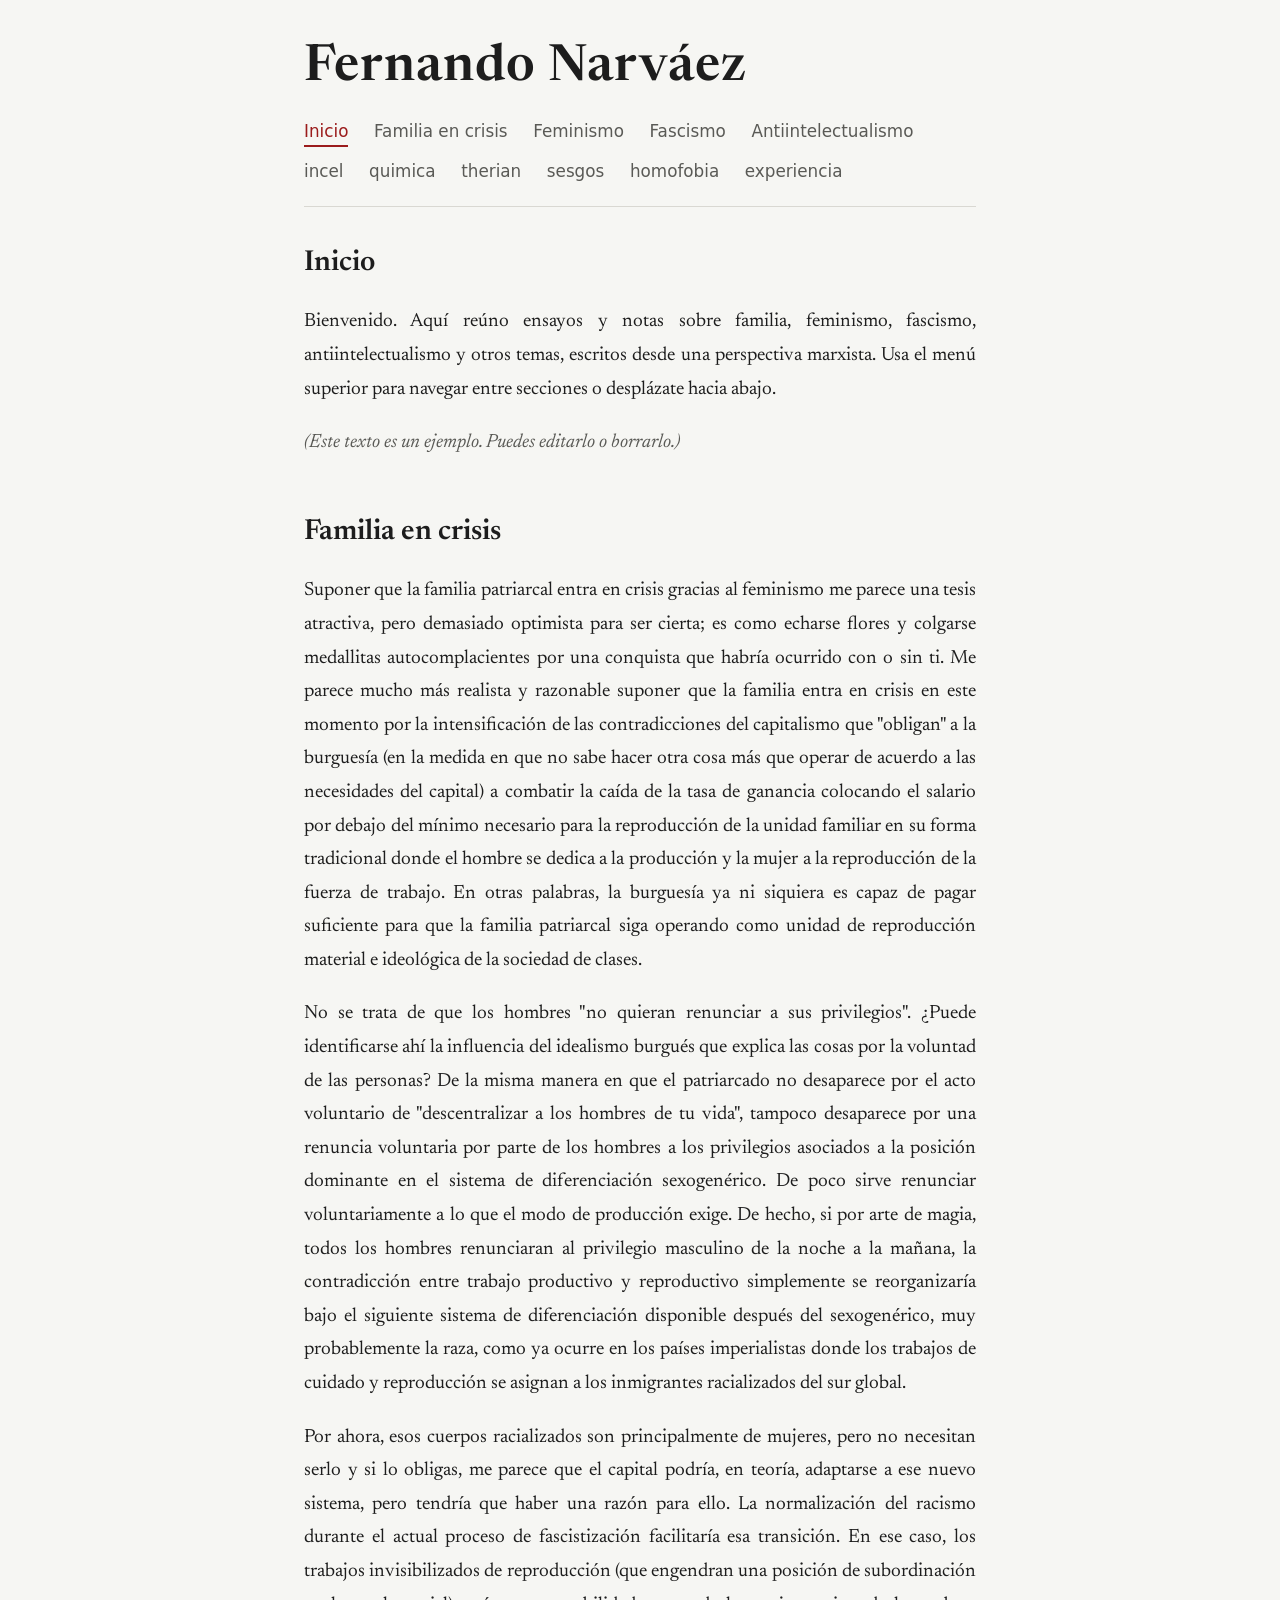
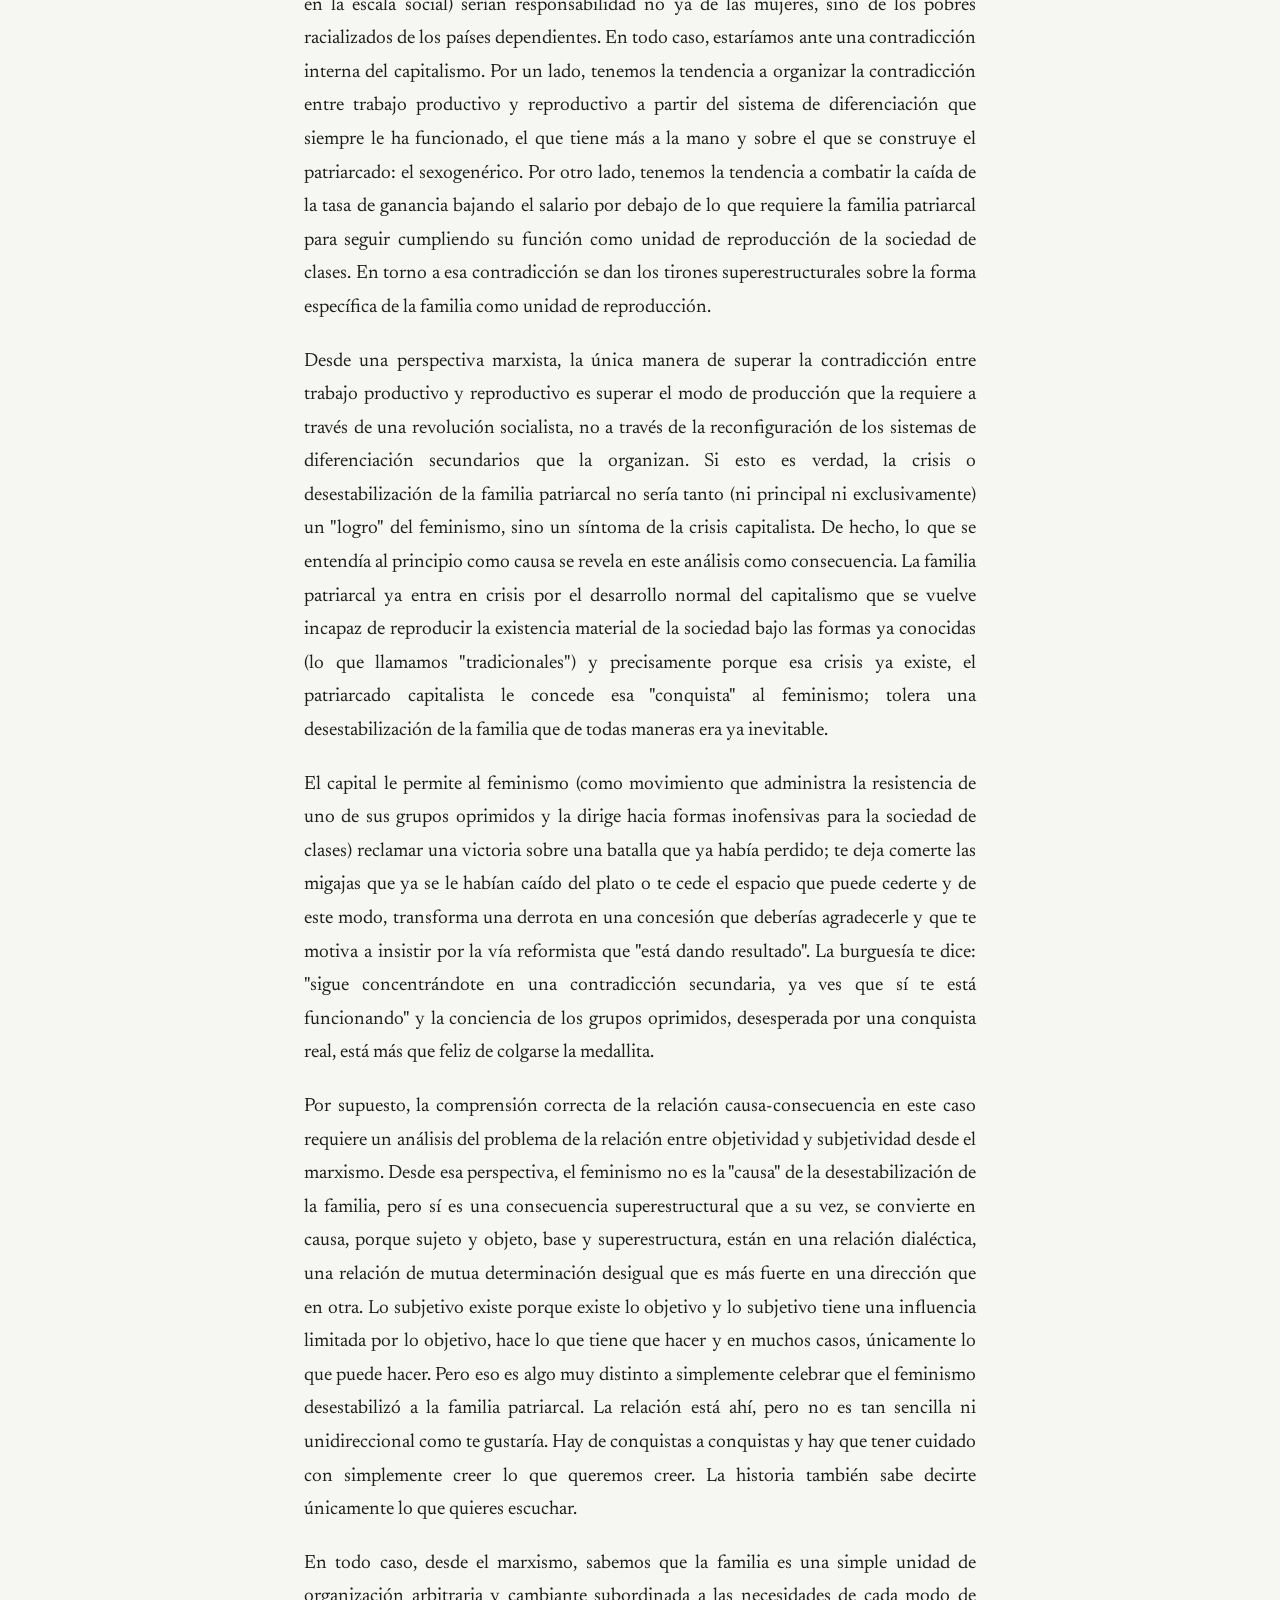
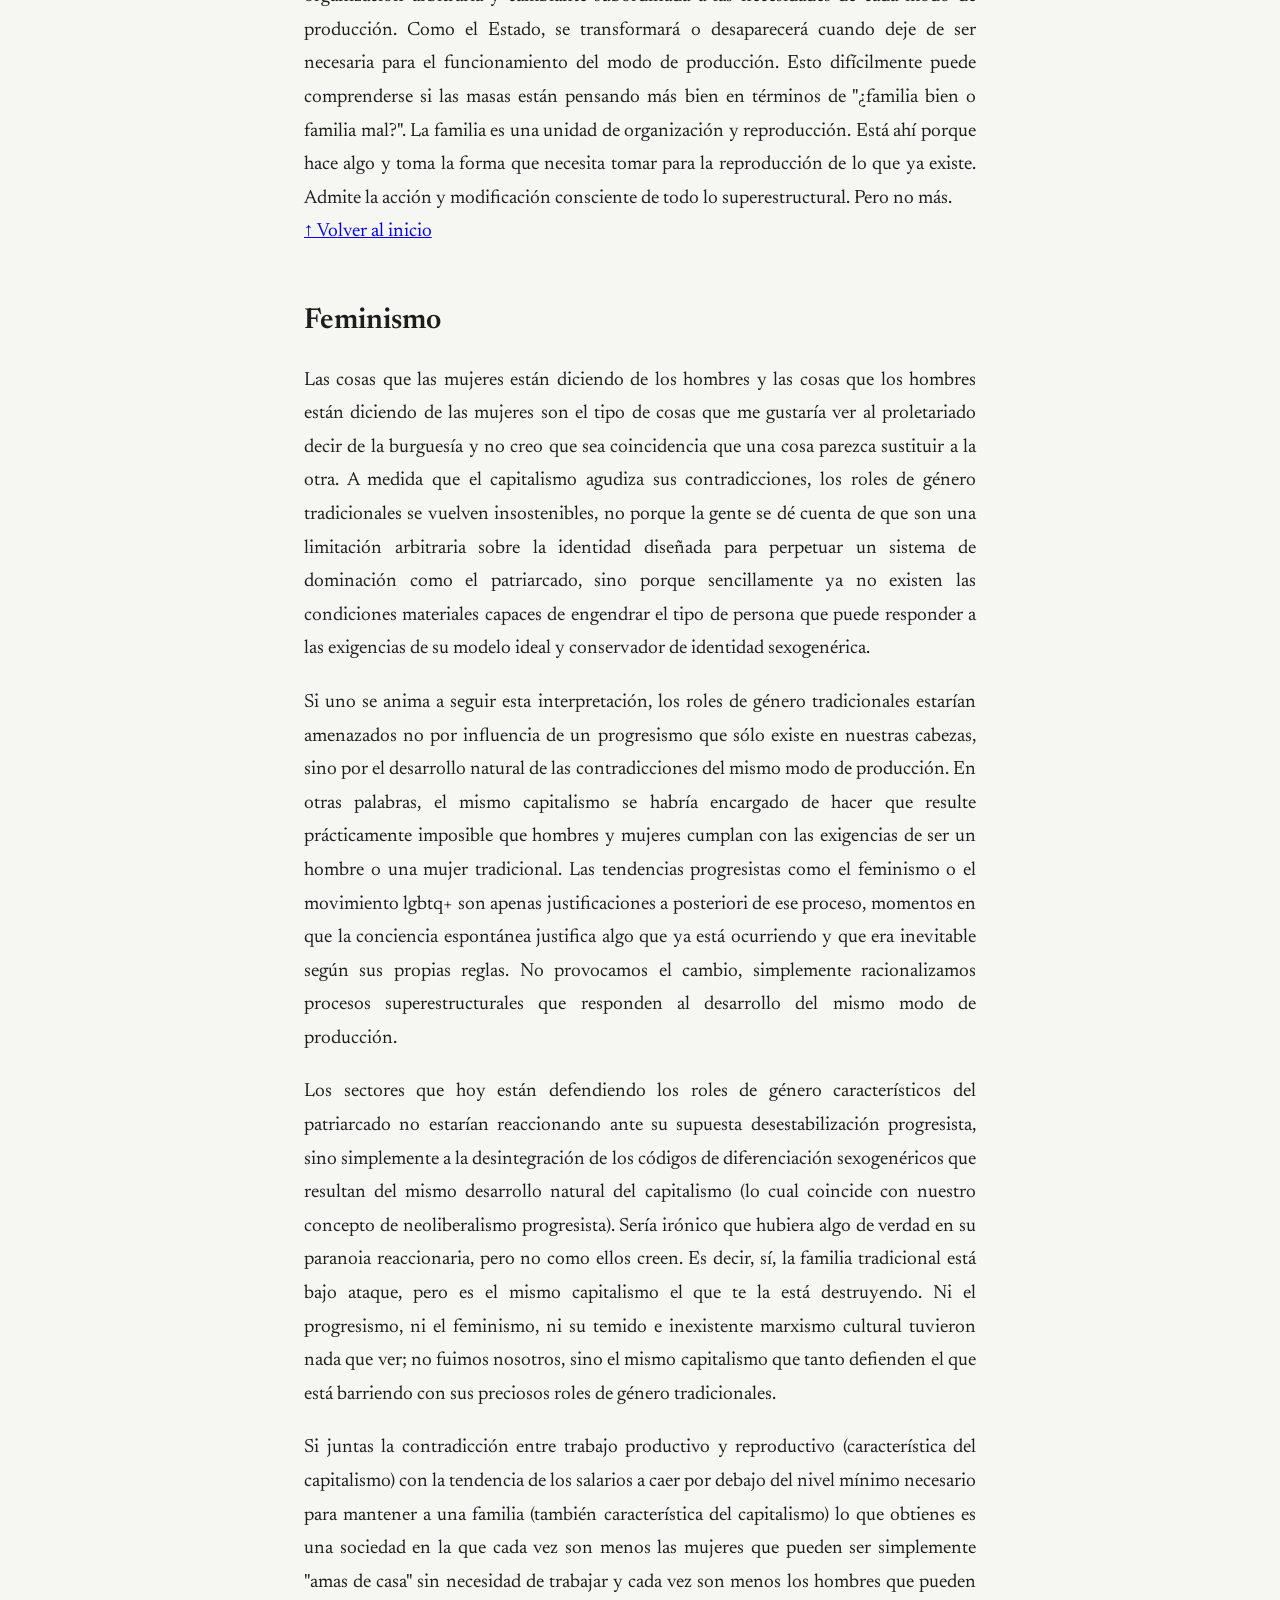
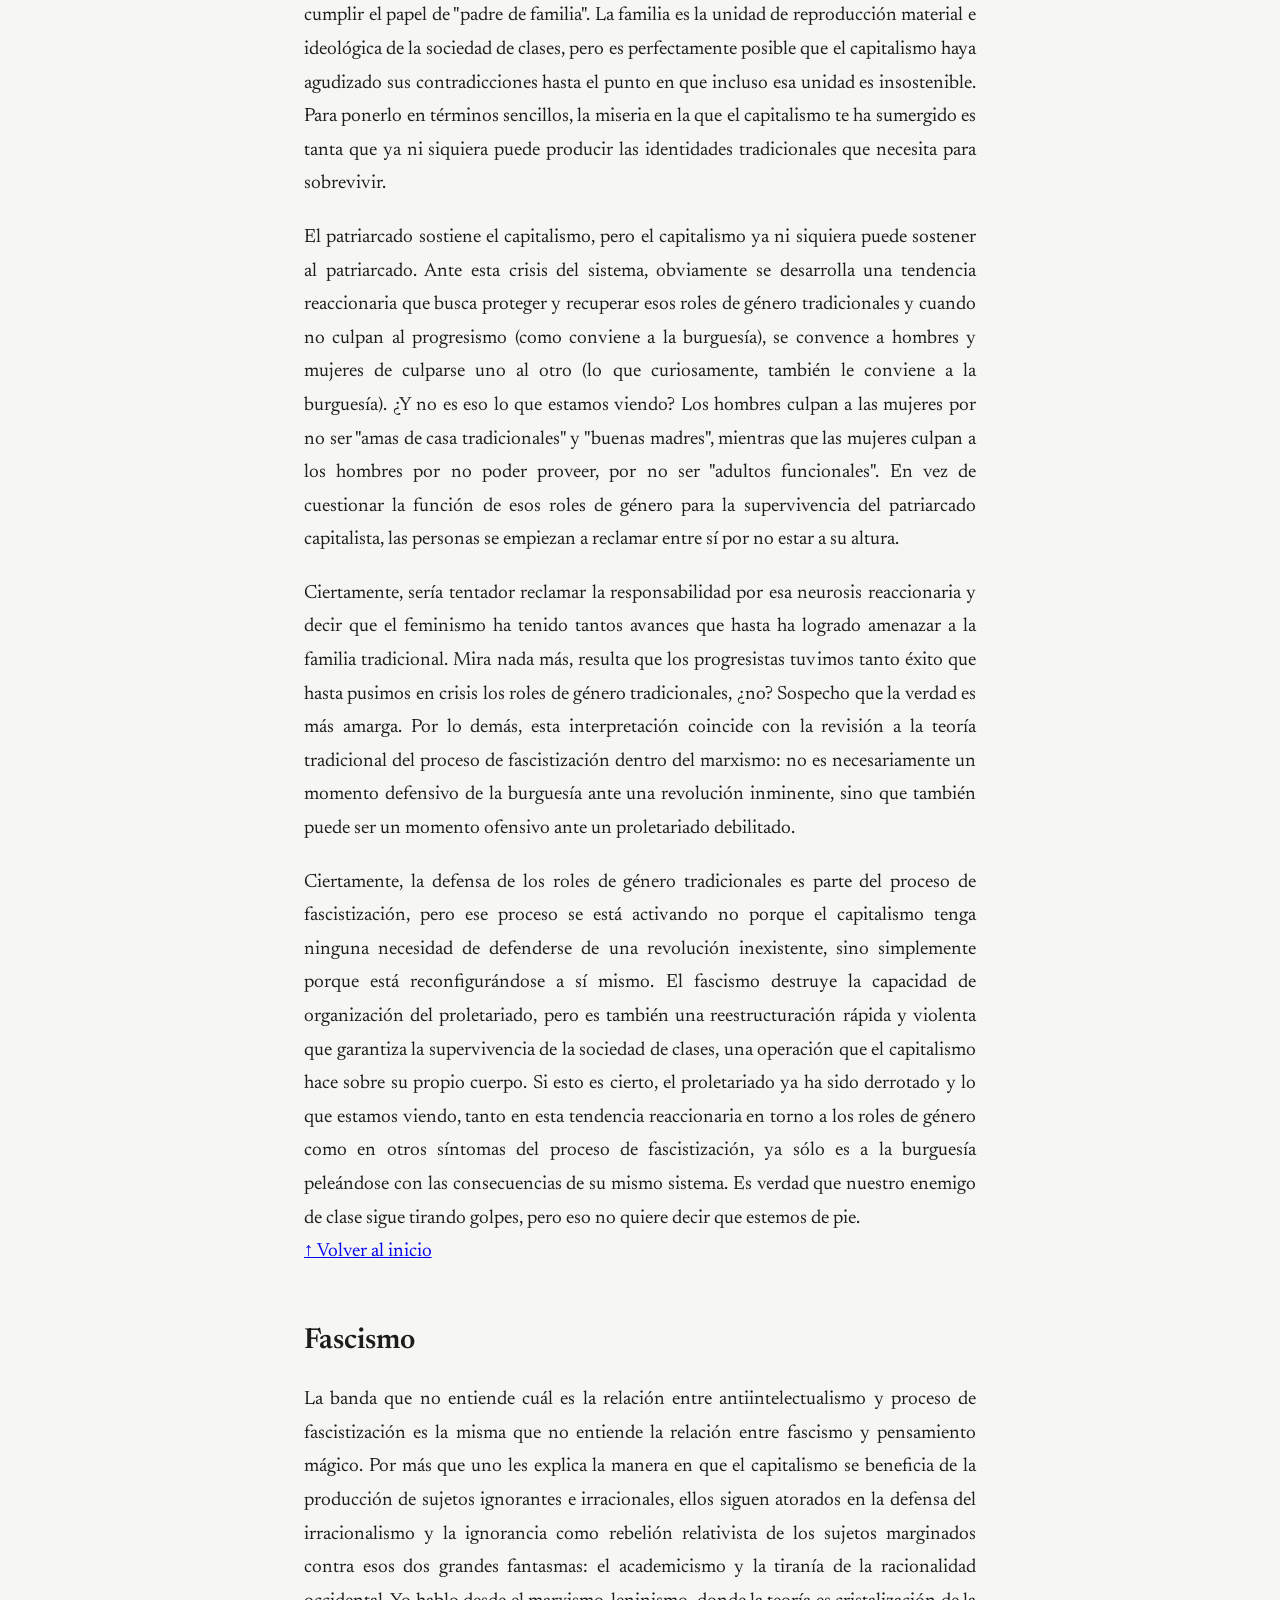
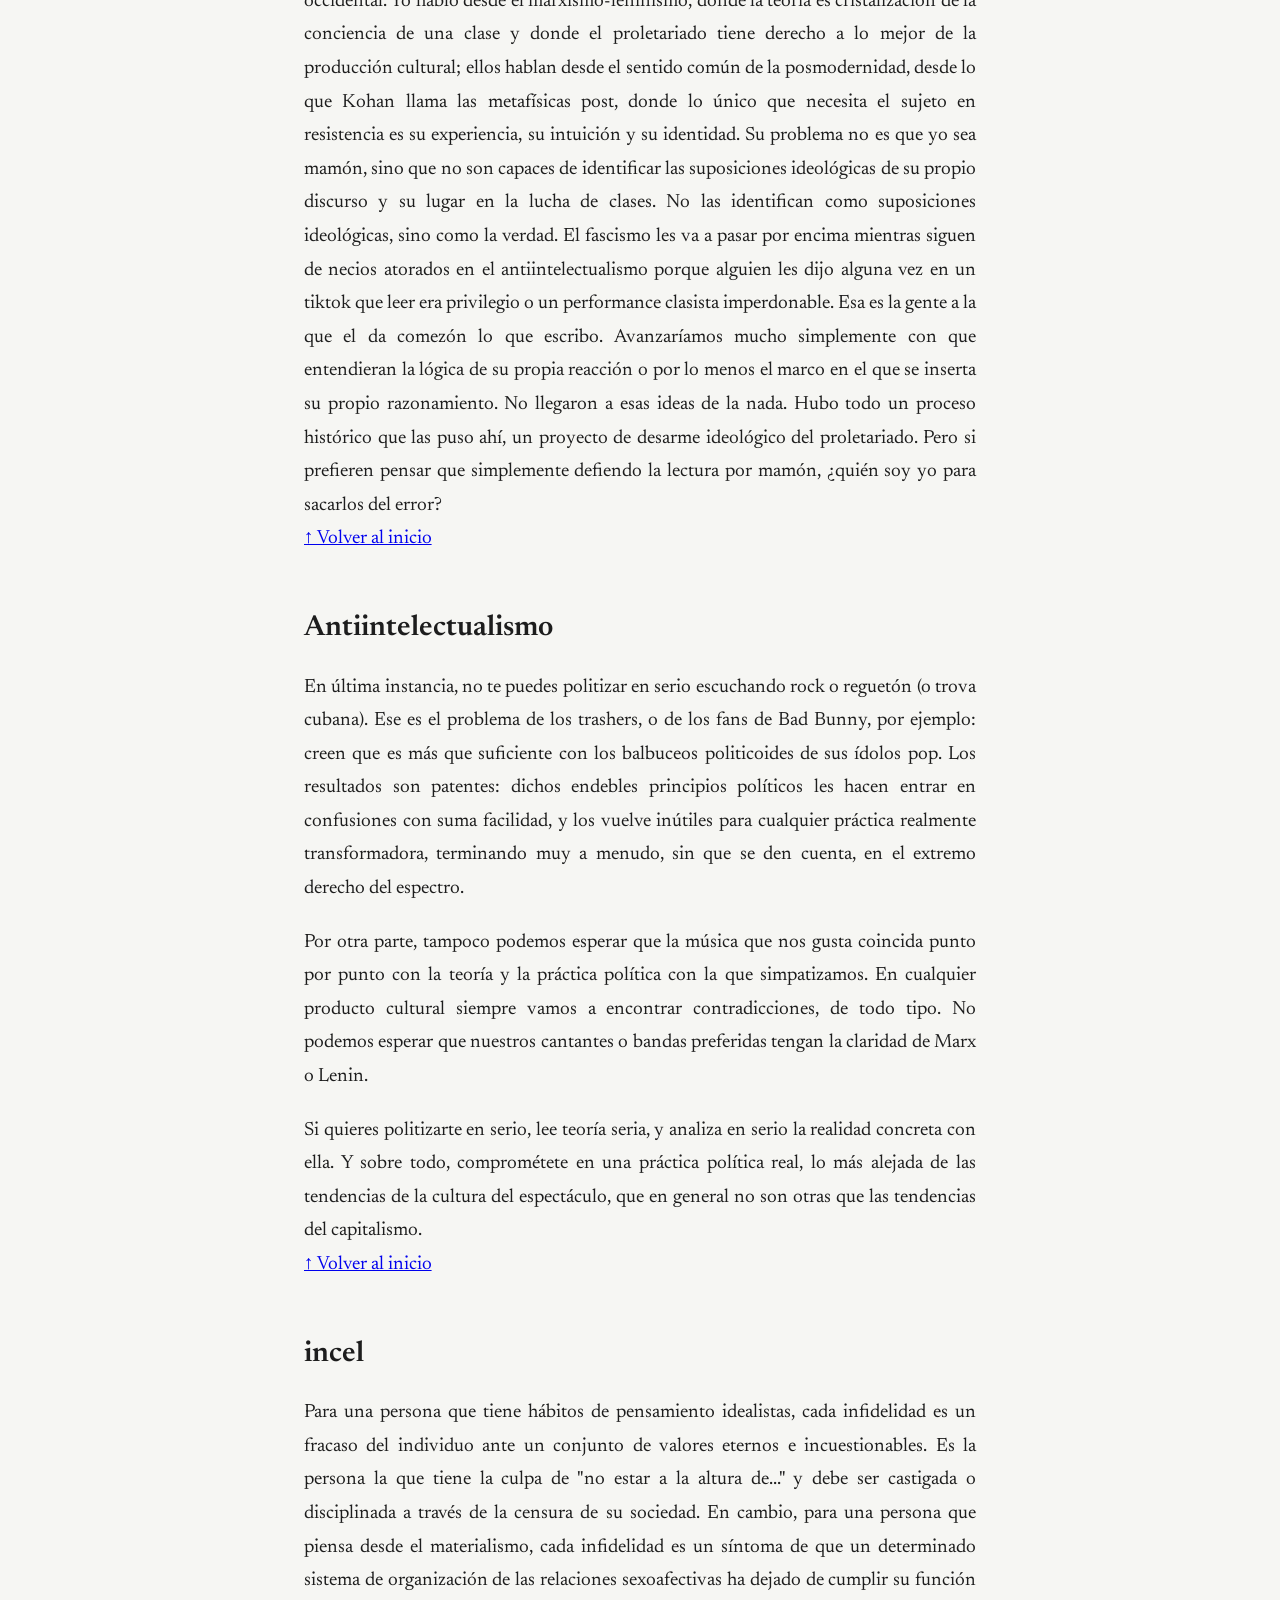
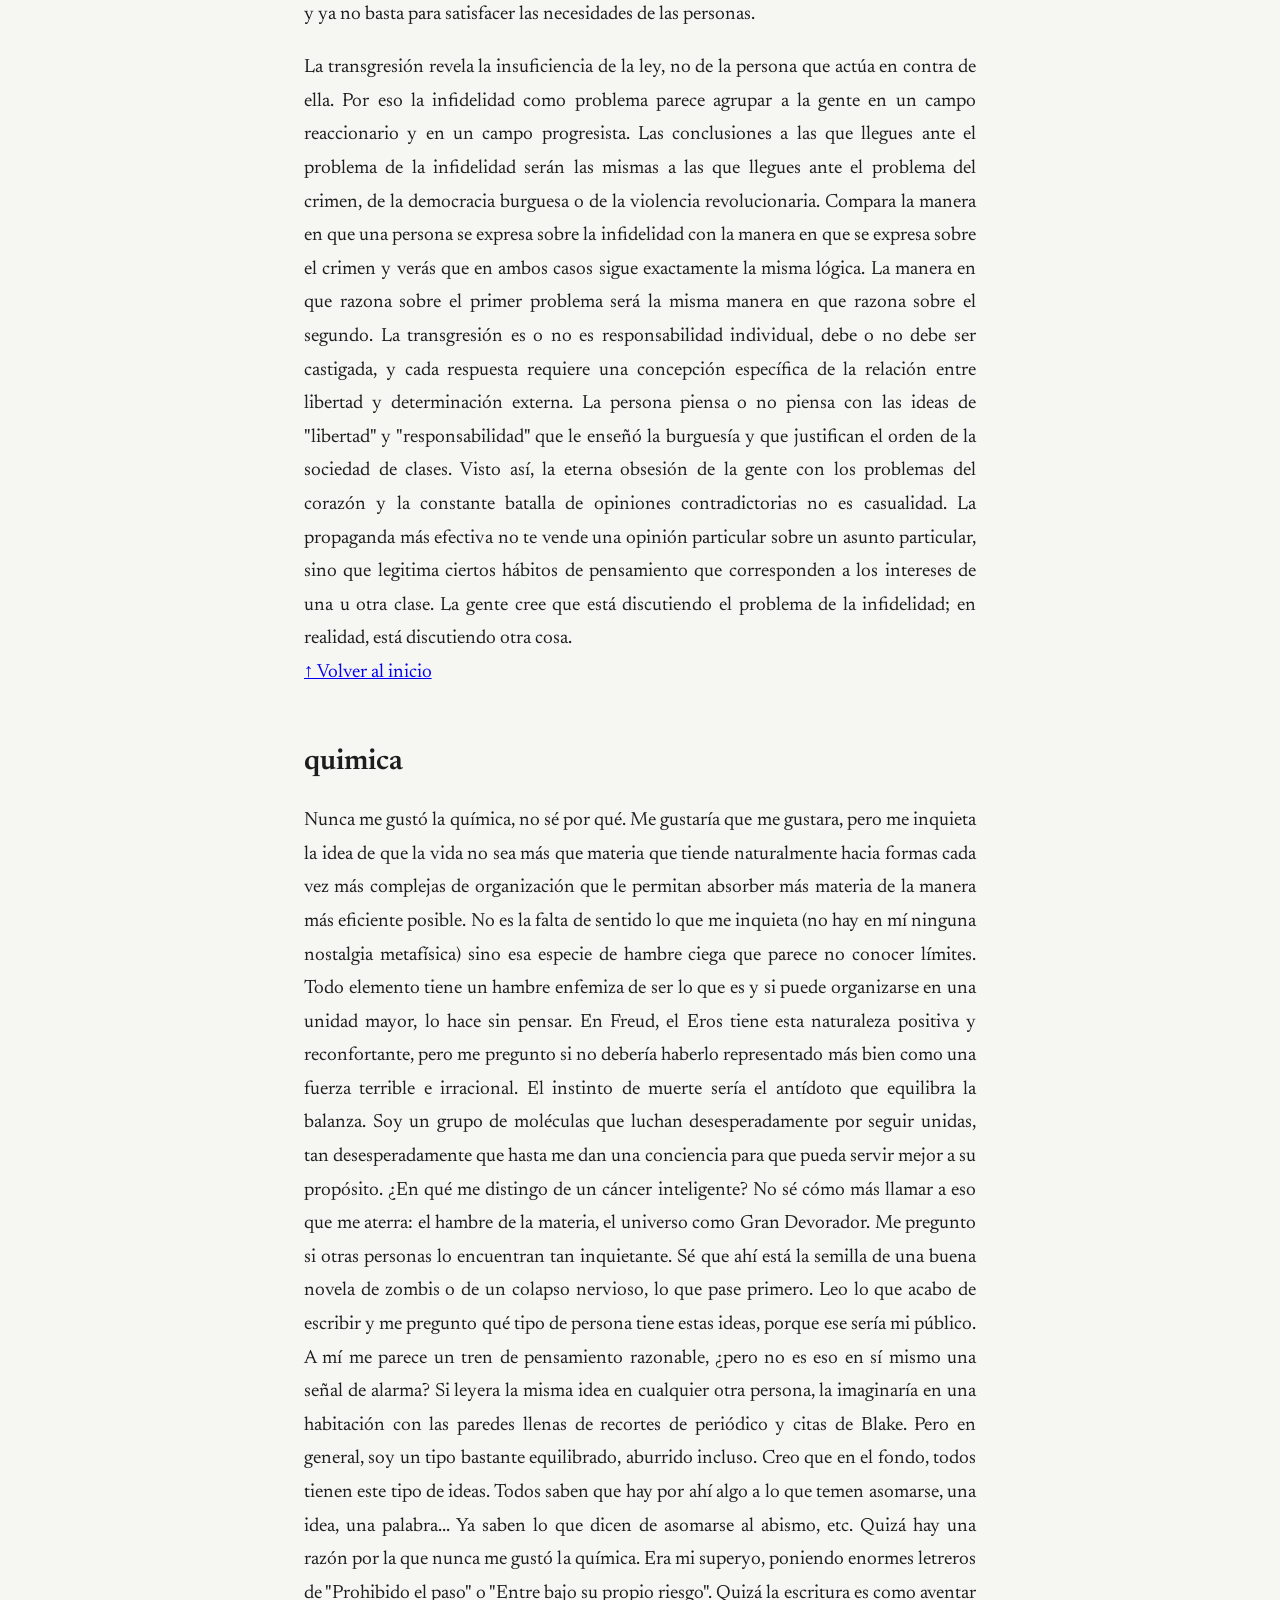
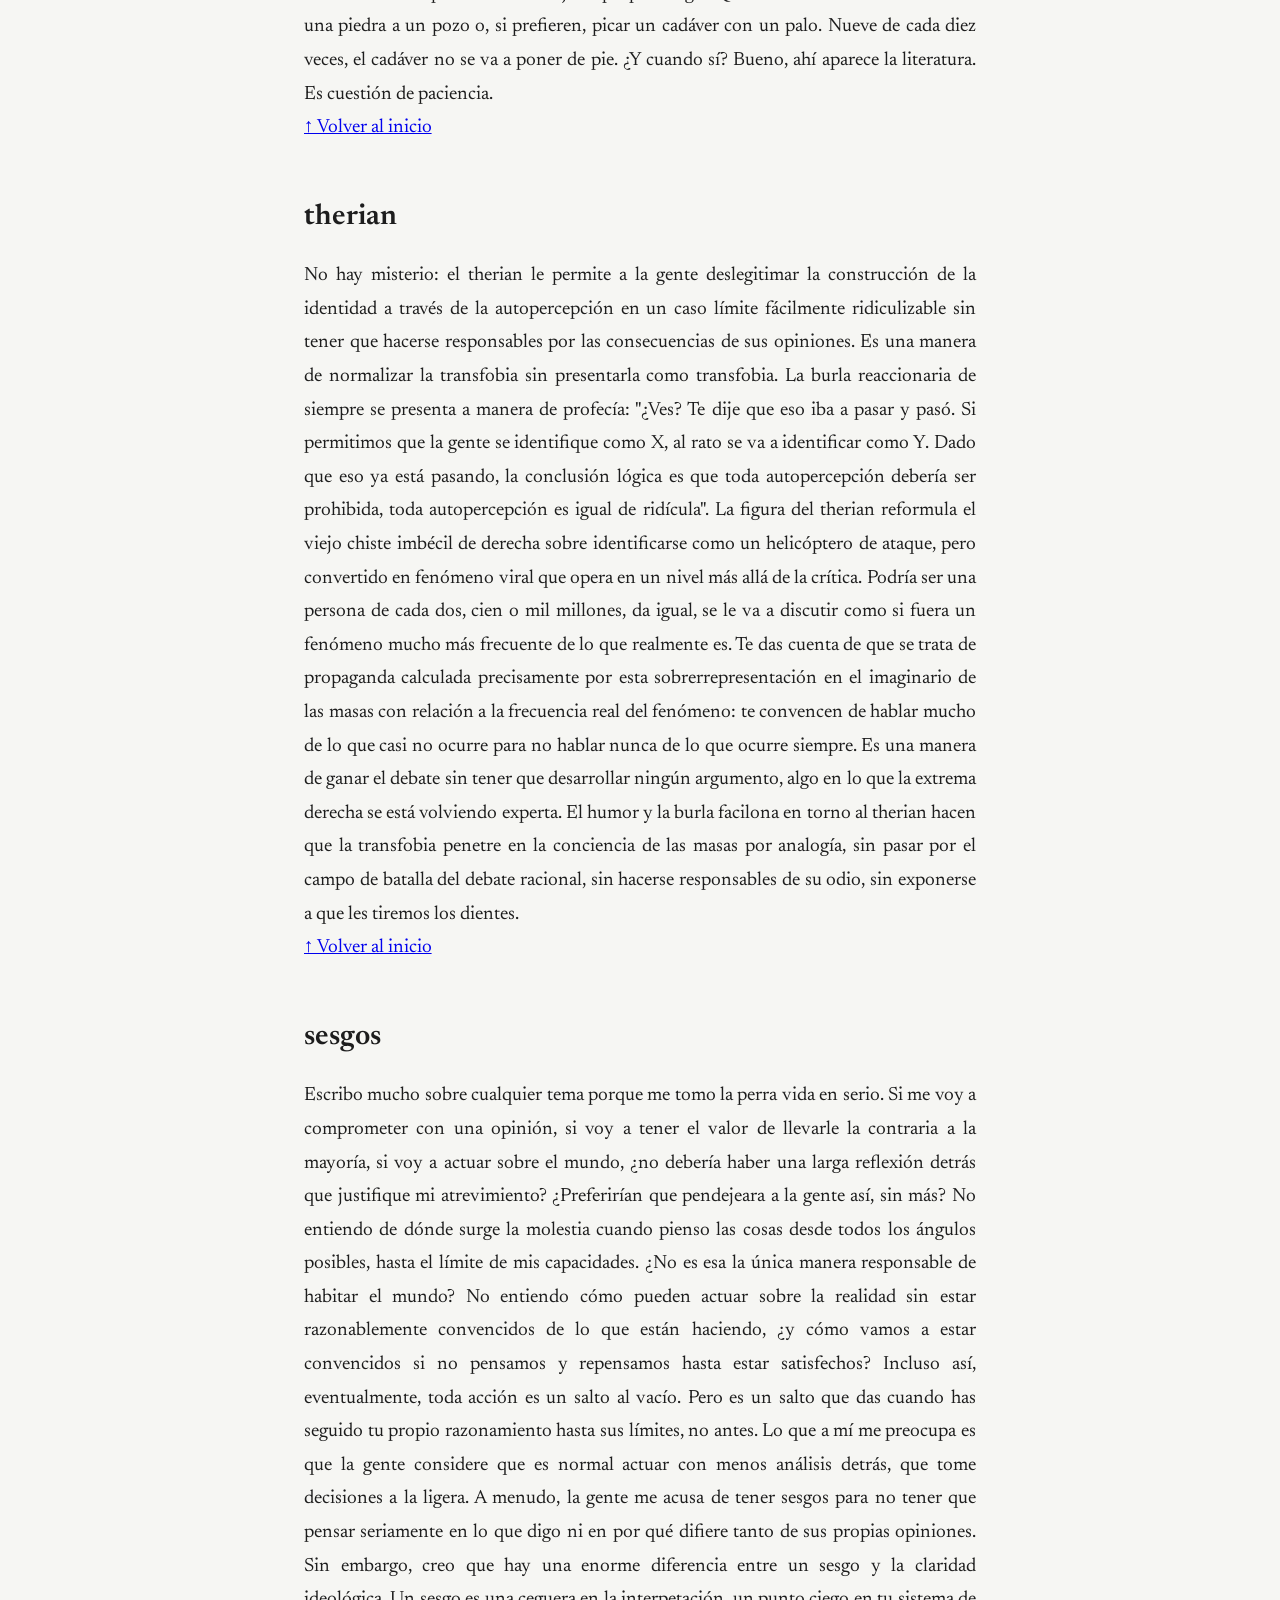
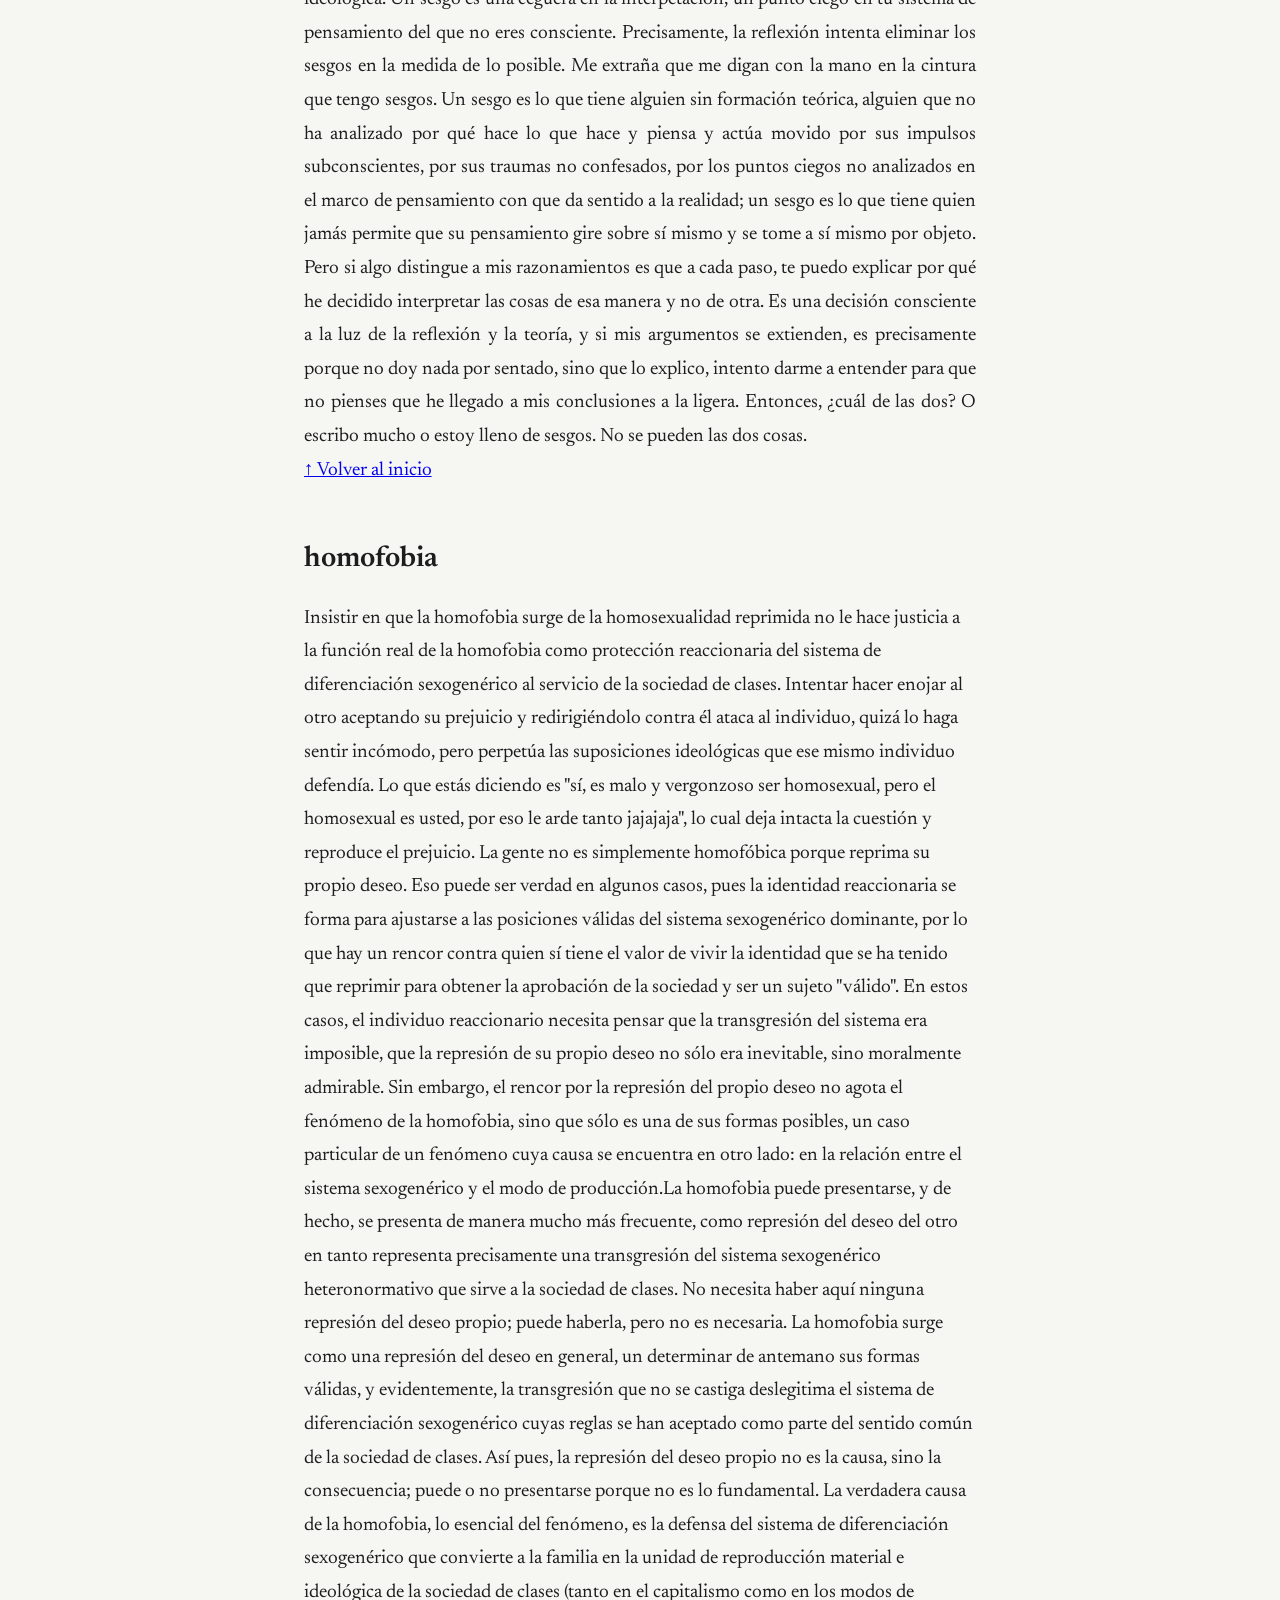
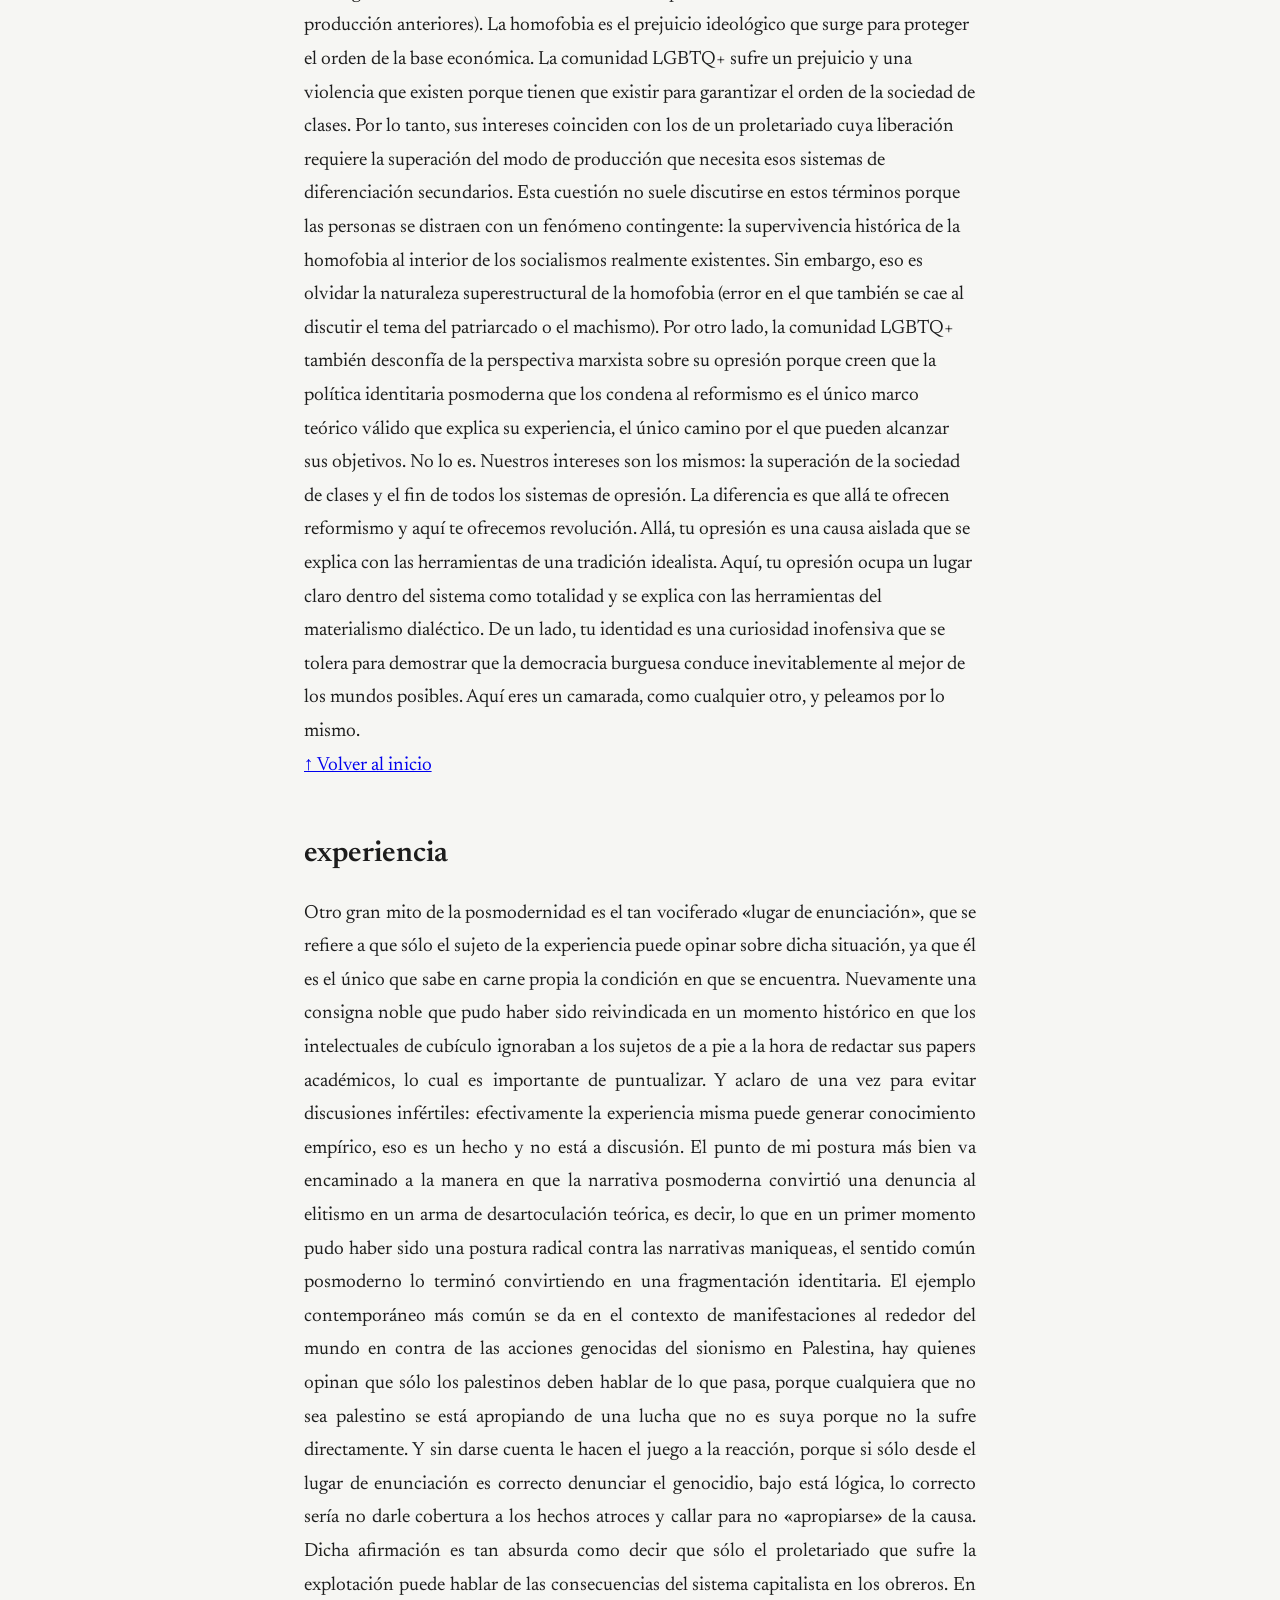
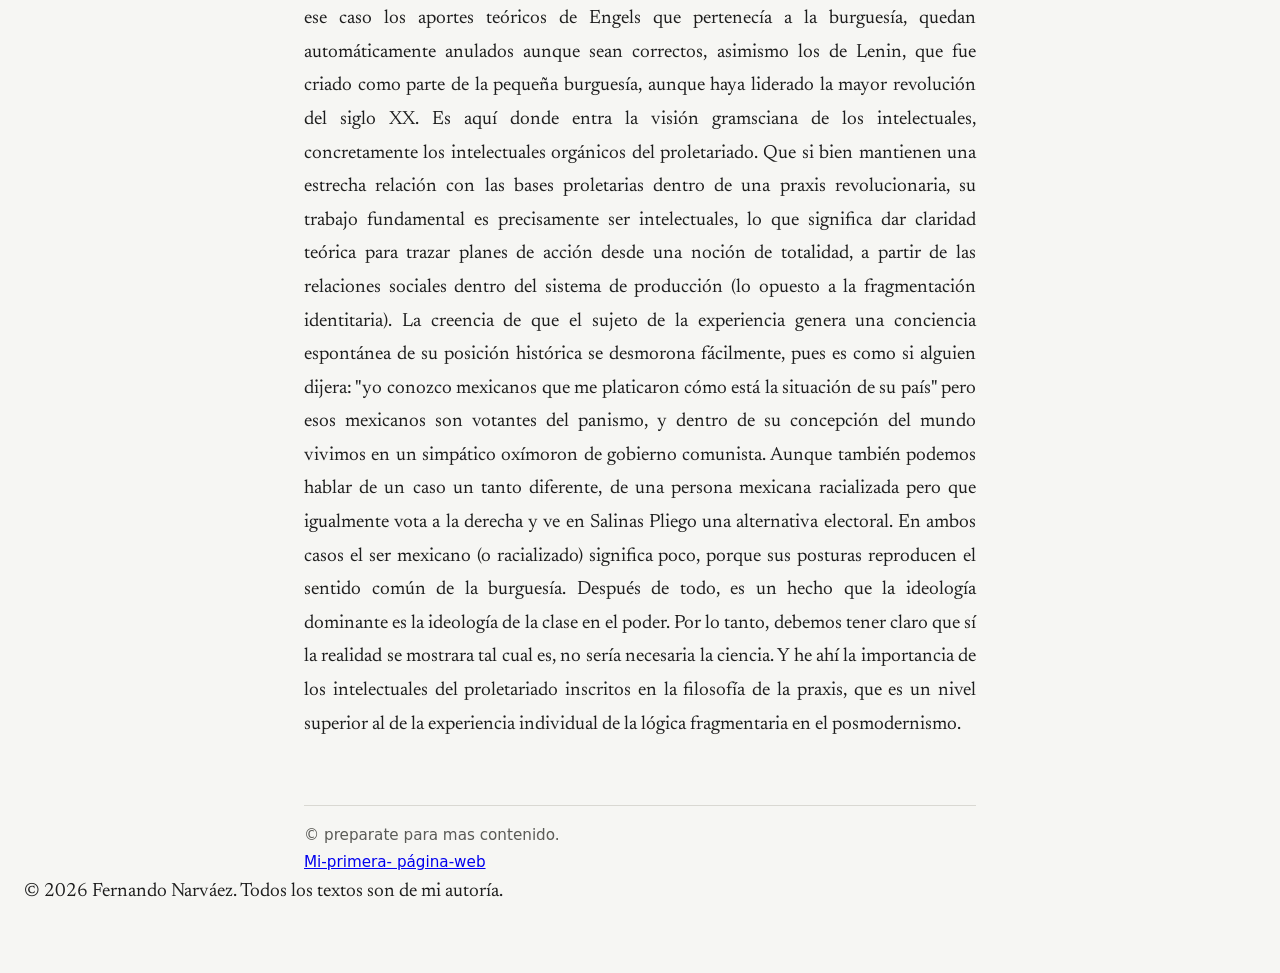
==== commit 8370acc3: "Update print statement from 'Hello' to 'Goodbye'" ====
--- a/index.html
+++ b/index.html
@@ -42,7 +42,7 @@
         <li><a href="#therian">therian</a></li>
         <li><a href="#sesgos">sesgos</a></li>    
       <li><a href="#homofobia">homofobia</a></li> 
-</ul>
+      <li><a href="#experiencia">experiencia</a></li> 
 
     </nav>
   </header>
@@ -182,7 +182,23 @@
  <article/>
    <a href="#top" class="btn-volver">↑ Volver al inicio</a>
        </section>
- </main>
+   <!--
+=====================================================================
+      experiencia
+
+=========================================-->
+       <section id="experiencia" class="escrito">
+      <h2>experiencia</h2>
+  <article><p>Otro gran mito de la posmodernidad es el tan vociferado «lugar de enunciación», que se refiere a que sólo el sujeto de la experiencia puede opinar sobre dicha situación, ya que él es el único que sabe en carne propia la condición en que se encuentra. 
+Nuevamente una consigna noble que pudo haber sido reivindicada en un momento histórico en que los intelectuales de cubículo ignoraban a los sujetos de a pie a la hora de redactar sus papers académicos, lo cual es importante de puntualizar. Y aclaro de una vez para evitar discusiones infértiles: efectivamente la experiencia misma puede generar conocimiento empírico, eso es un hecho y no está a discusión. 
+El punto de mi postura más bien va encaminado a la manera en que la narrativa posmoderna convirtió una denuncia al elitismo en un arma de desartoculación teórica, es decir, lo que en un primer momento pudo haber sido una postura radical contra las narrativas maniqueas, el sentido común posmoderno lo terminó convirtiendo en una fragmentación identitaria. El ejemplo contemporáneo más común se da en el contexto de manifestaciones al rededor del mundo en contra de las acciones genocidas del sionismo en Palestina, hay quienes opinan que sólo los palestinos deben hablar de lo que pasa, porque cualquiera que no sea palestino se está apropiando de una lucha que no es suya porque no la sufre directamente. Y sin darse cuenta le hacen el juego a la reacción, porque si sólo desde el lugar de enunciación es correcto denunciar el genocidio, bajo está lógica, lo correcto sería no darle cobertura a los hechos atroces y callar para no «apropiarse» de la causa. 
+Dicha afirmación es tan absurda como decir que sólo el proletariado que sufre la explotación puede hablar de las consecuencias del sistema capitalista en los obreros. En ese caso los aportes teóricos de Engels que pertenecía a la burguesía, quedan automáticamente anulados aunque sean correctos, asimismo los de Lenin, que fue criado como parte de la pequeña burguesía, aunque haya liderado la mayor revolución del siglo XX. 
+Es aquí donde entra la visión gramsciana de los intelectuales, concretamente los intelectuales orgánicos del proletariado. Que si bien mantienen una estrecha relación con las bases proletarias dentro de una praxis revolucionaria, su trabajo fundamental es precisamente ser intelectuales, lo que significa dar claridad teórica para trazar planes de acción desde una noción de totalidad, a partir de las relaciones sociales dentro del sistema de producción (lo opuesto a la fragmentación identitaria).
+La creencia de que el sujeto de la experiencia genera una conciencia espontánea de su posición histórica se desmorona fácilmente, pues es como si alguien dijera: "yo conozco mexicanos que me platicaron cómo está la situación de su país" pero esos mexicanos son votantes del panismo, y dentro de su concepción del mundo vivimos en un simpático oxímoron de gobierno comunista. Aunque también podemos hablar de un caso un tanto diferente, de una persona mexicana racializada pero que igualmente vota a la derecha y ve en Salinas Pliego una alternativa electoral. En ambos casos el ser mexicano (o racializado) significa poco, porque sus posturas reproducen el sentido común de la burguesía. Después de todo, es un hecho que la ideología dominante es la ideología de la clase en el poder. 
+Por lo tanto, debemos tener claro que sí la realidad se mostrara tal cual es, no sería necesaria la ciencia. Y he ahí la importancia de los intelectuales del proletariado inscritos en la filosofía de la praxis, que es un nivel superior al de la experiencia individual de la lógica fragmentaria en el posmodernismo.</p>
+ </article>
+  
+  </main>
   
   
   
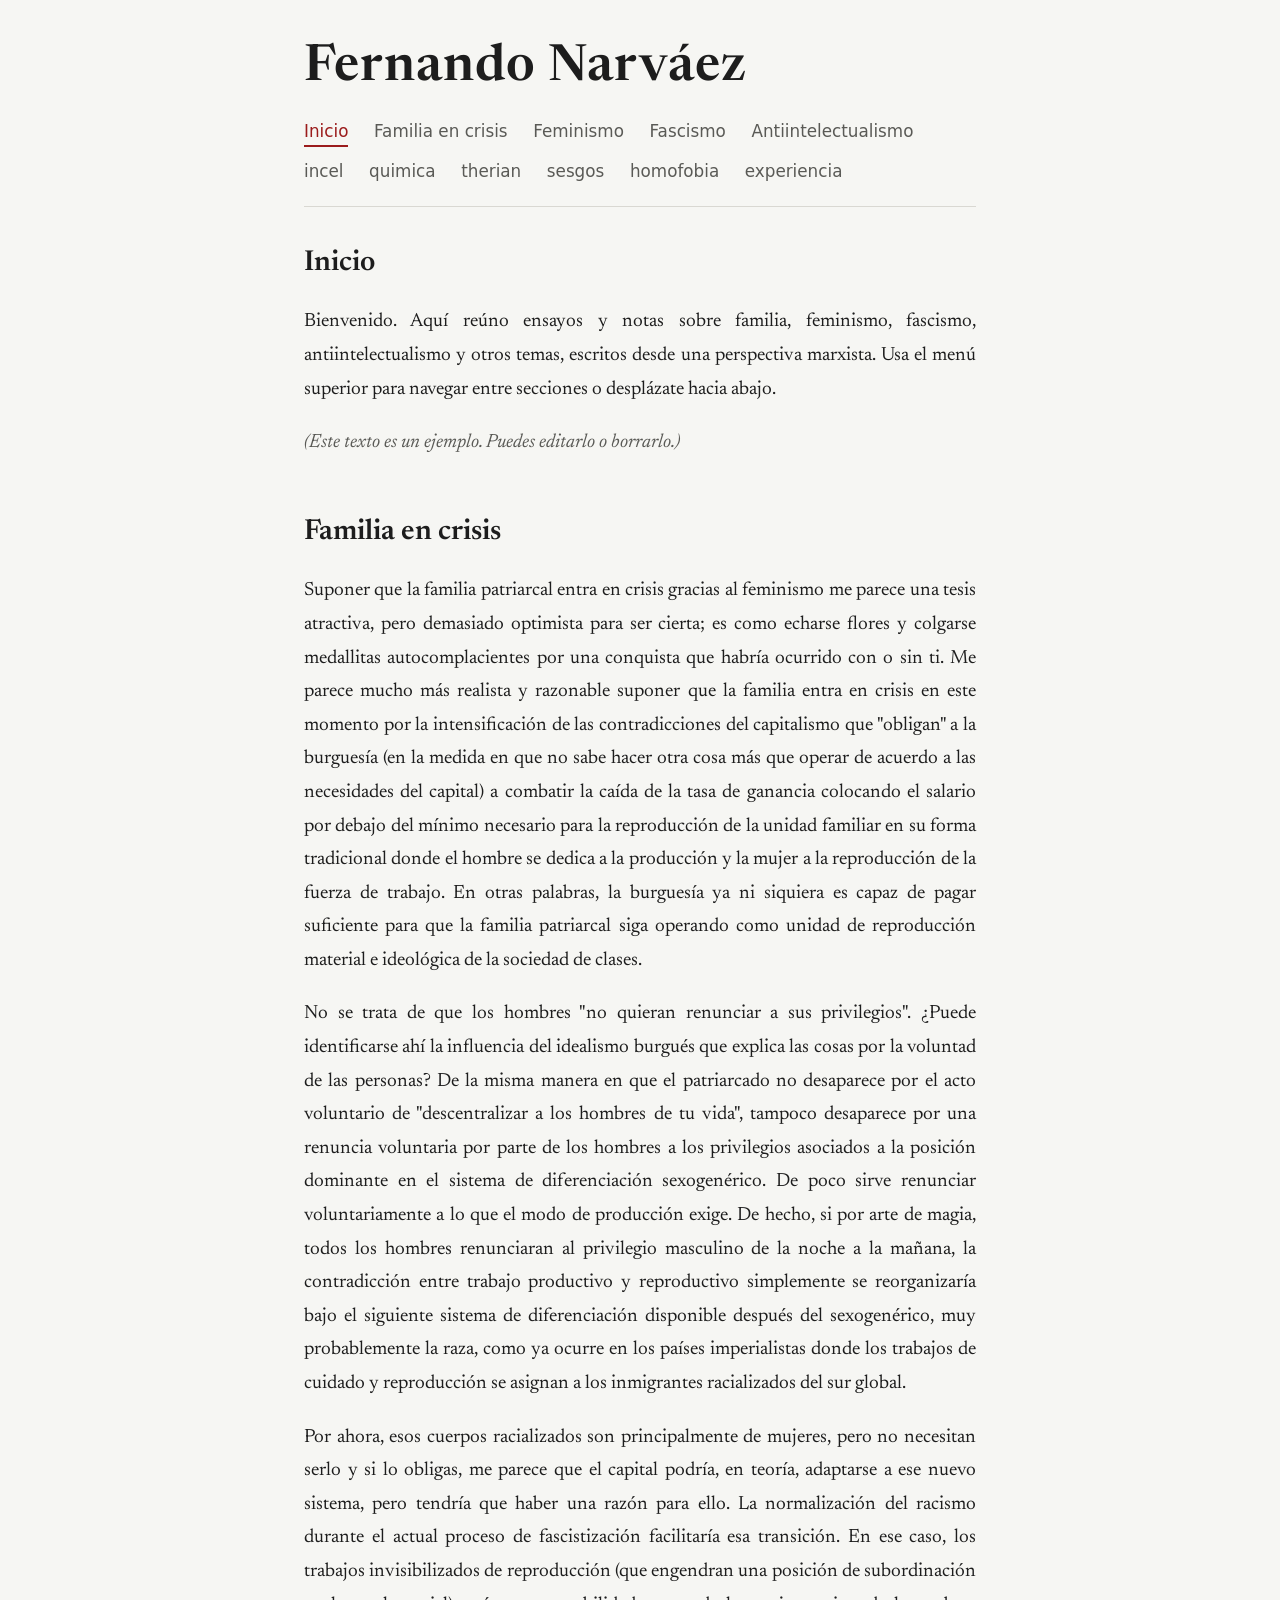
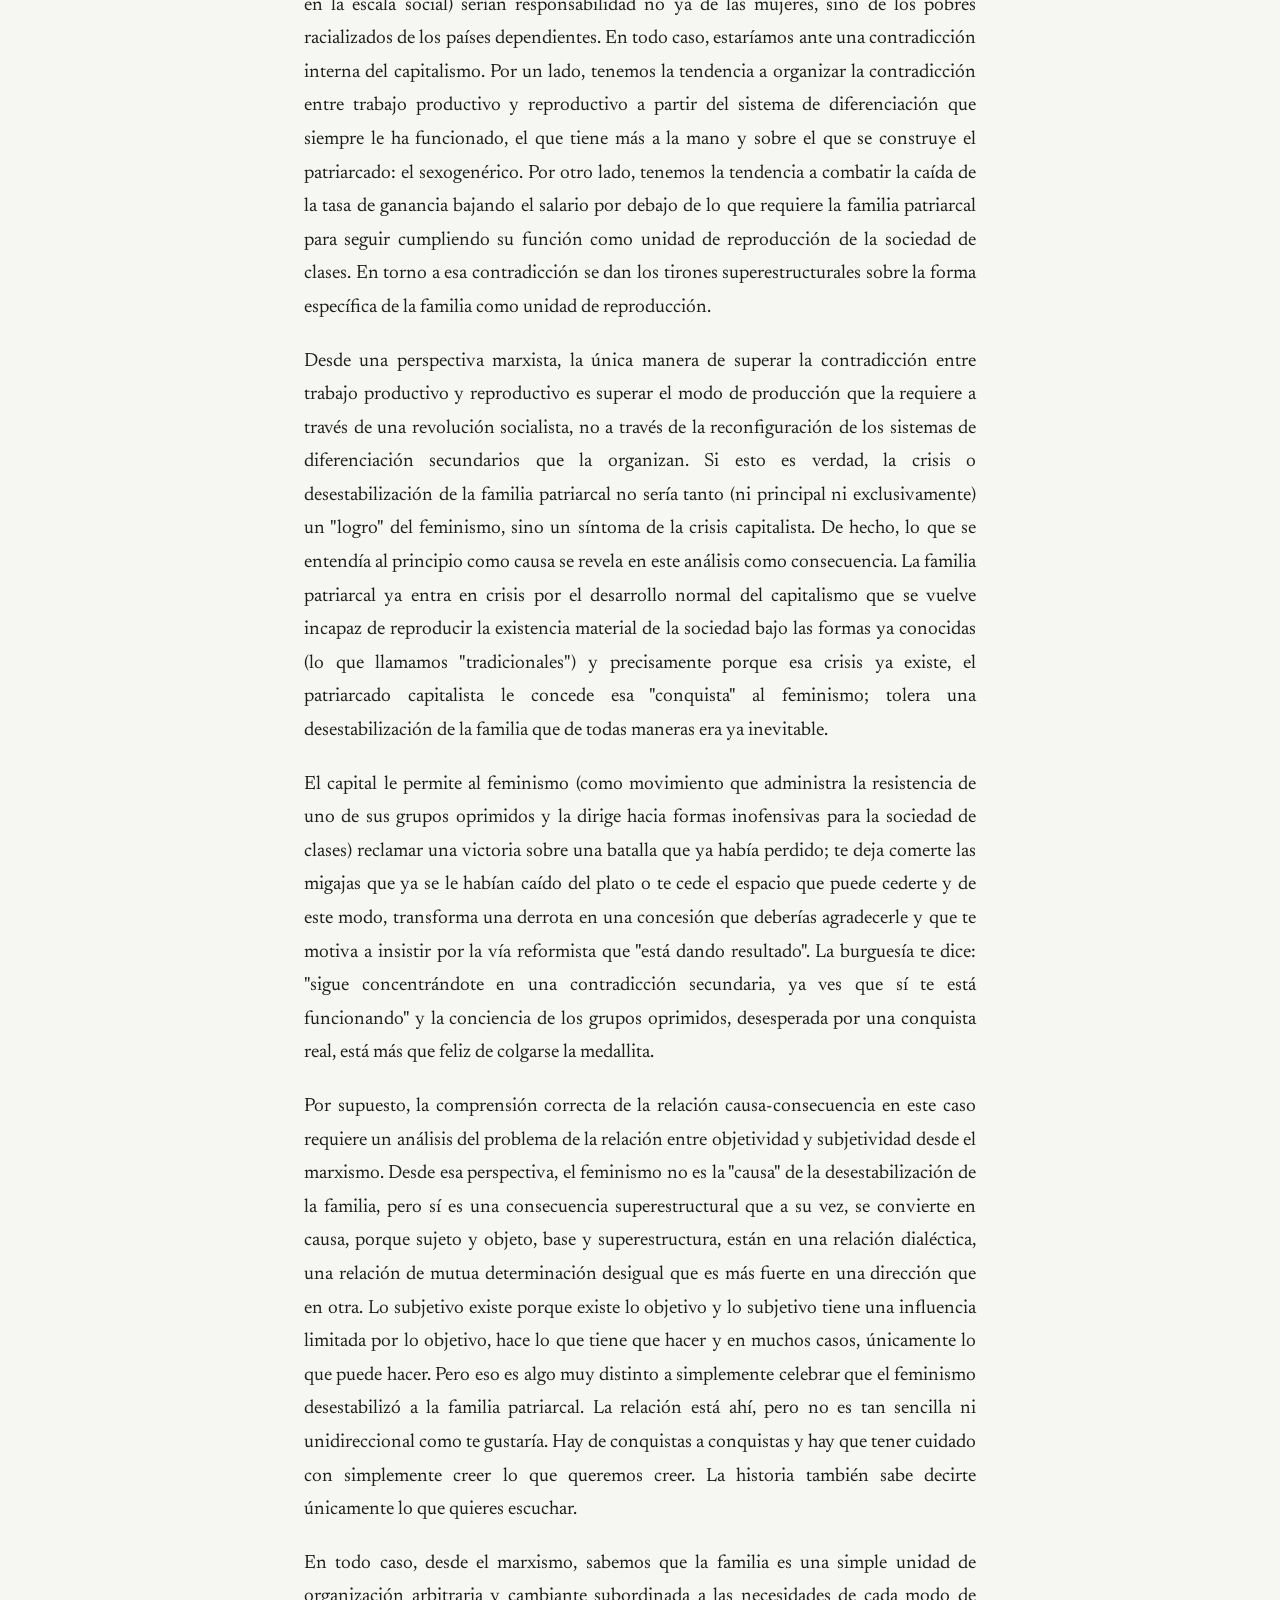
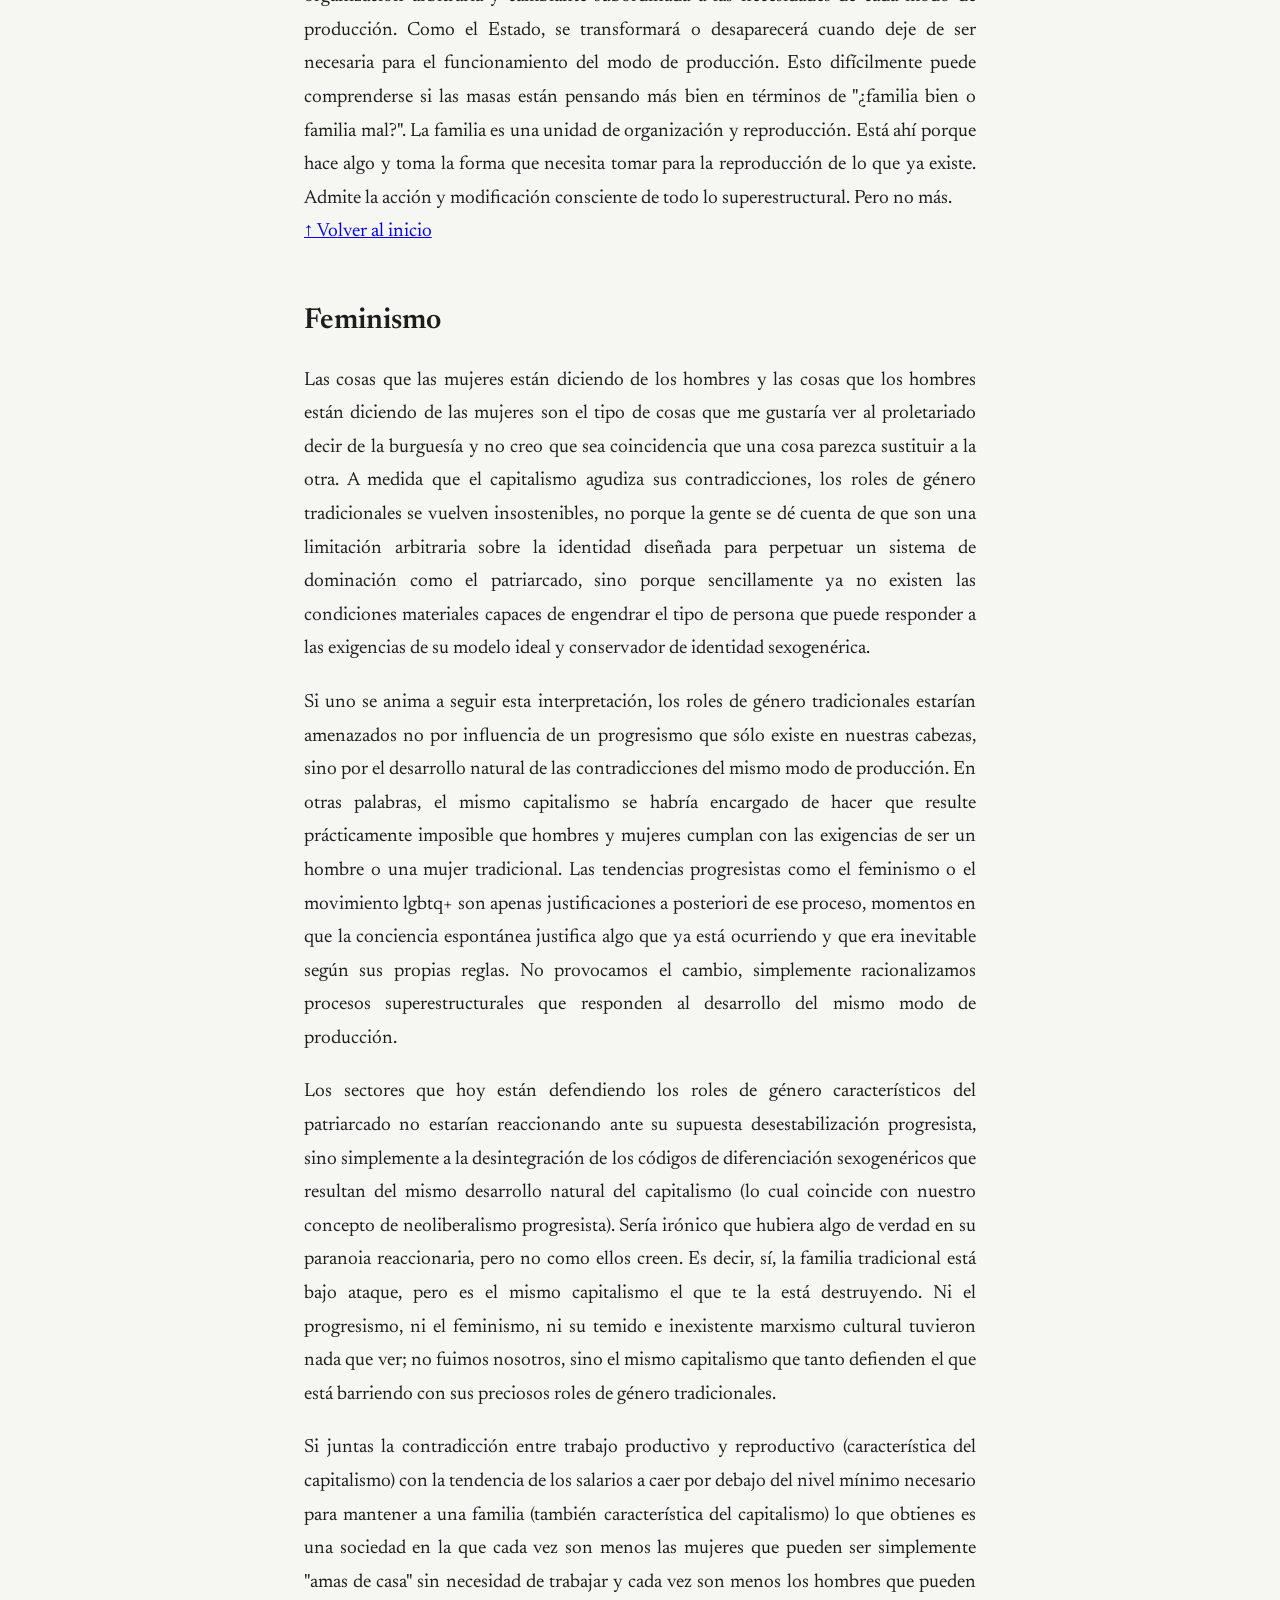
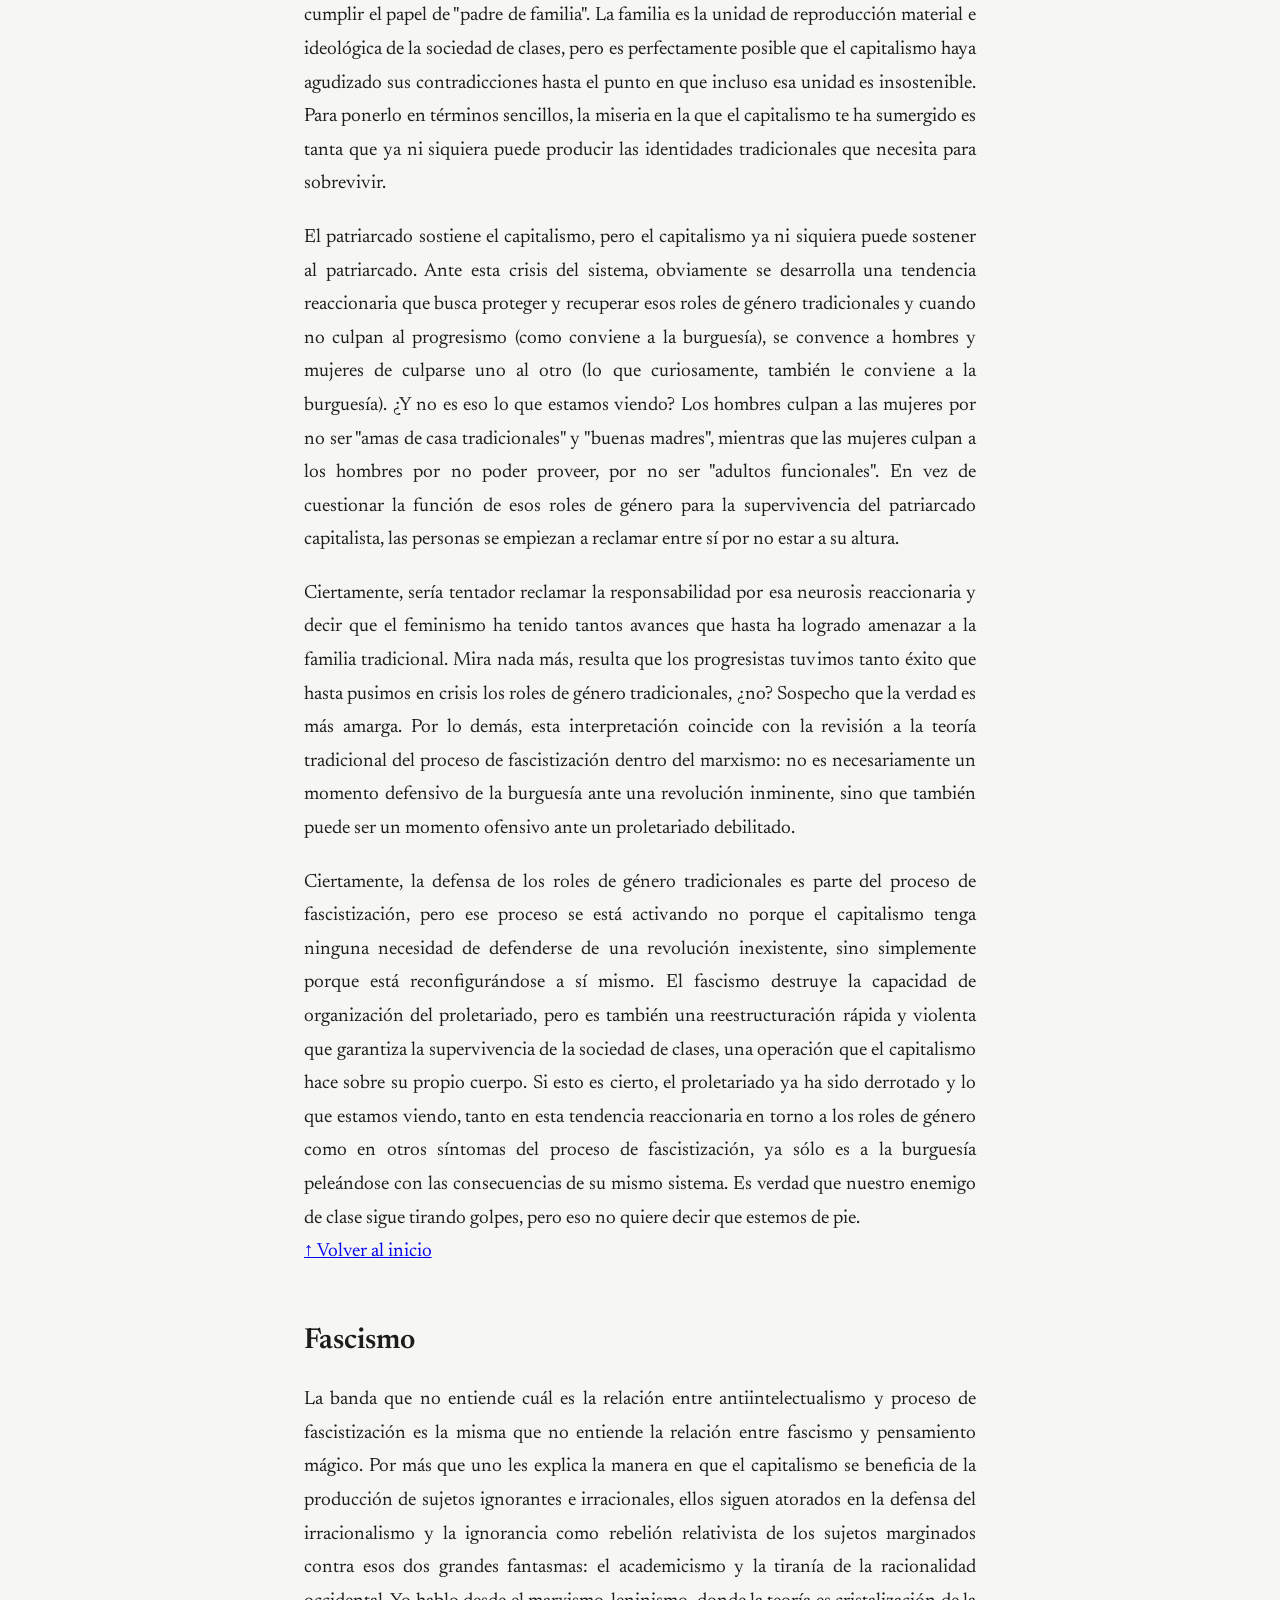
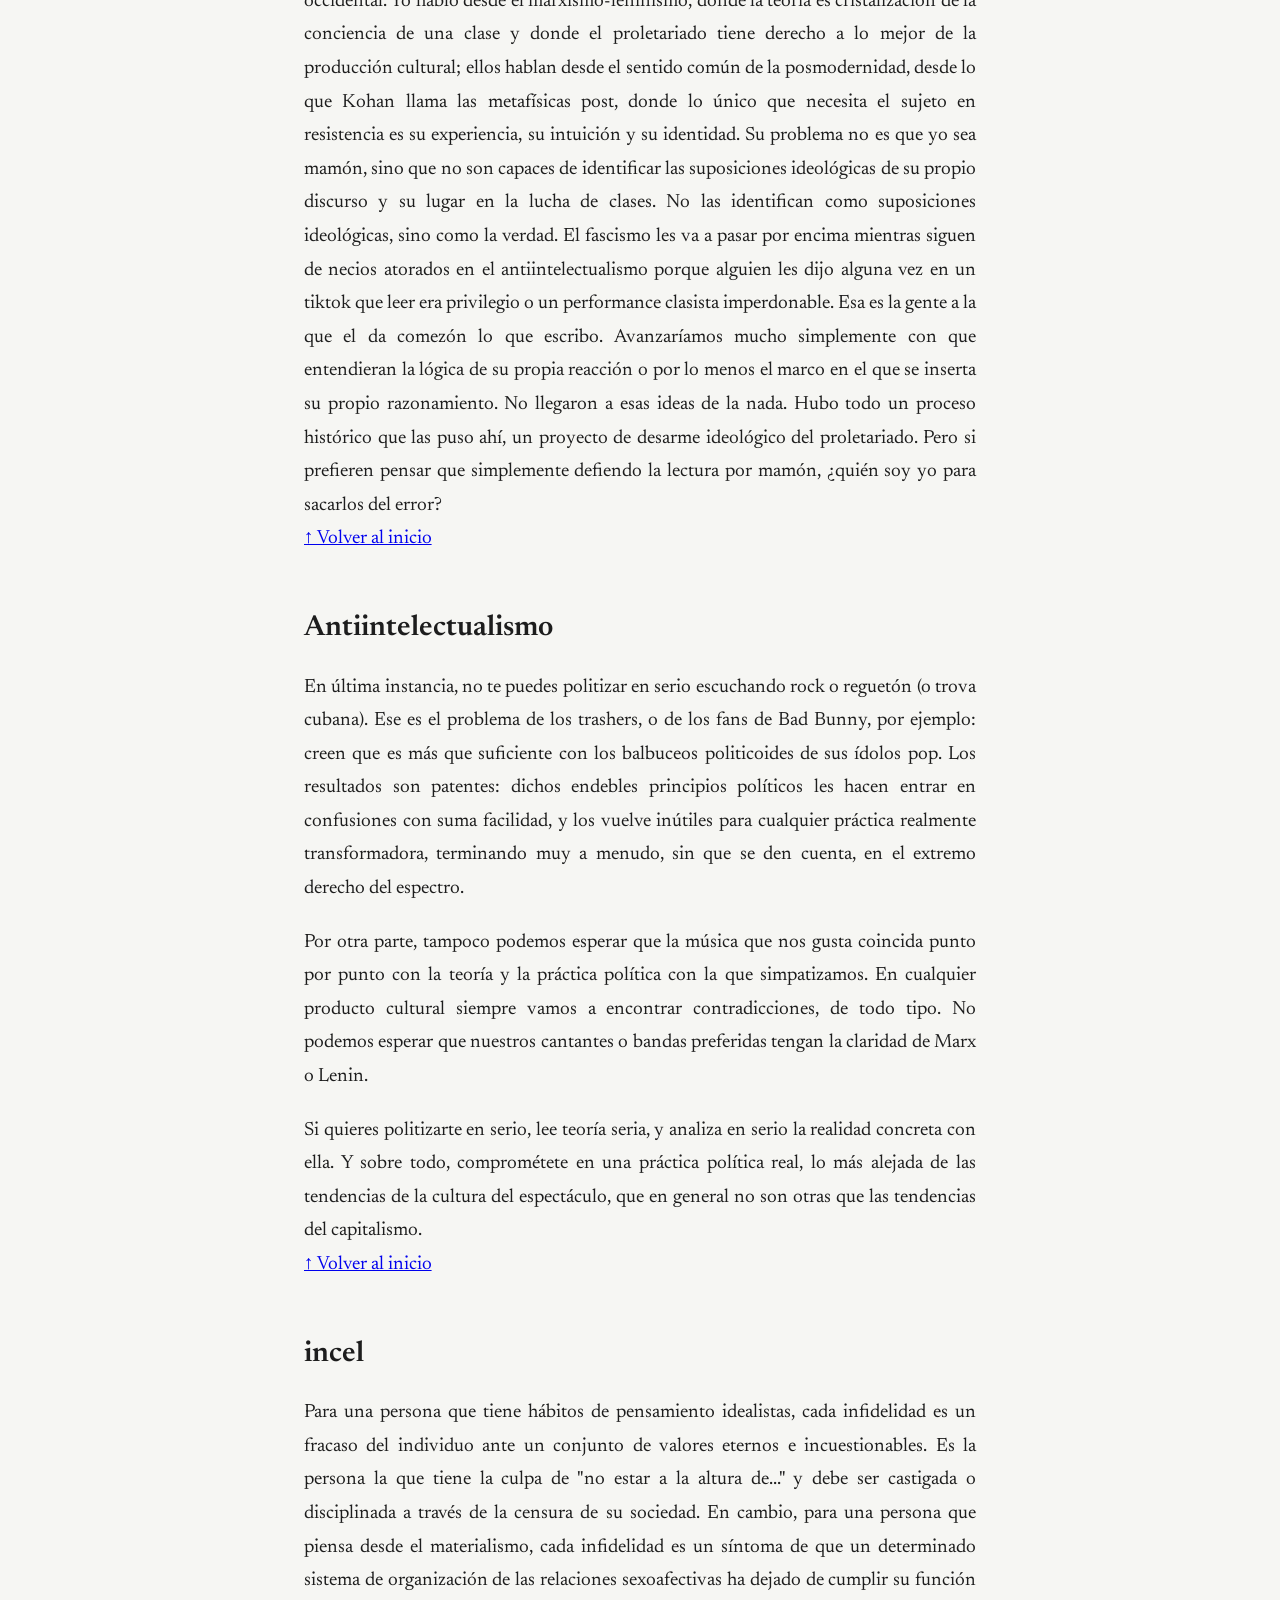
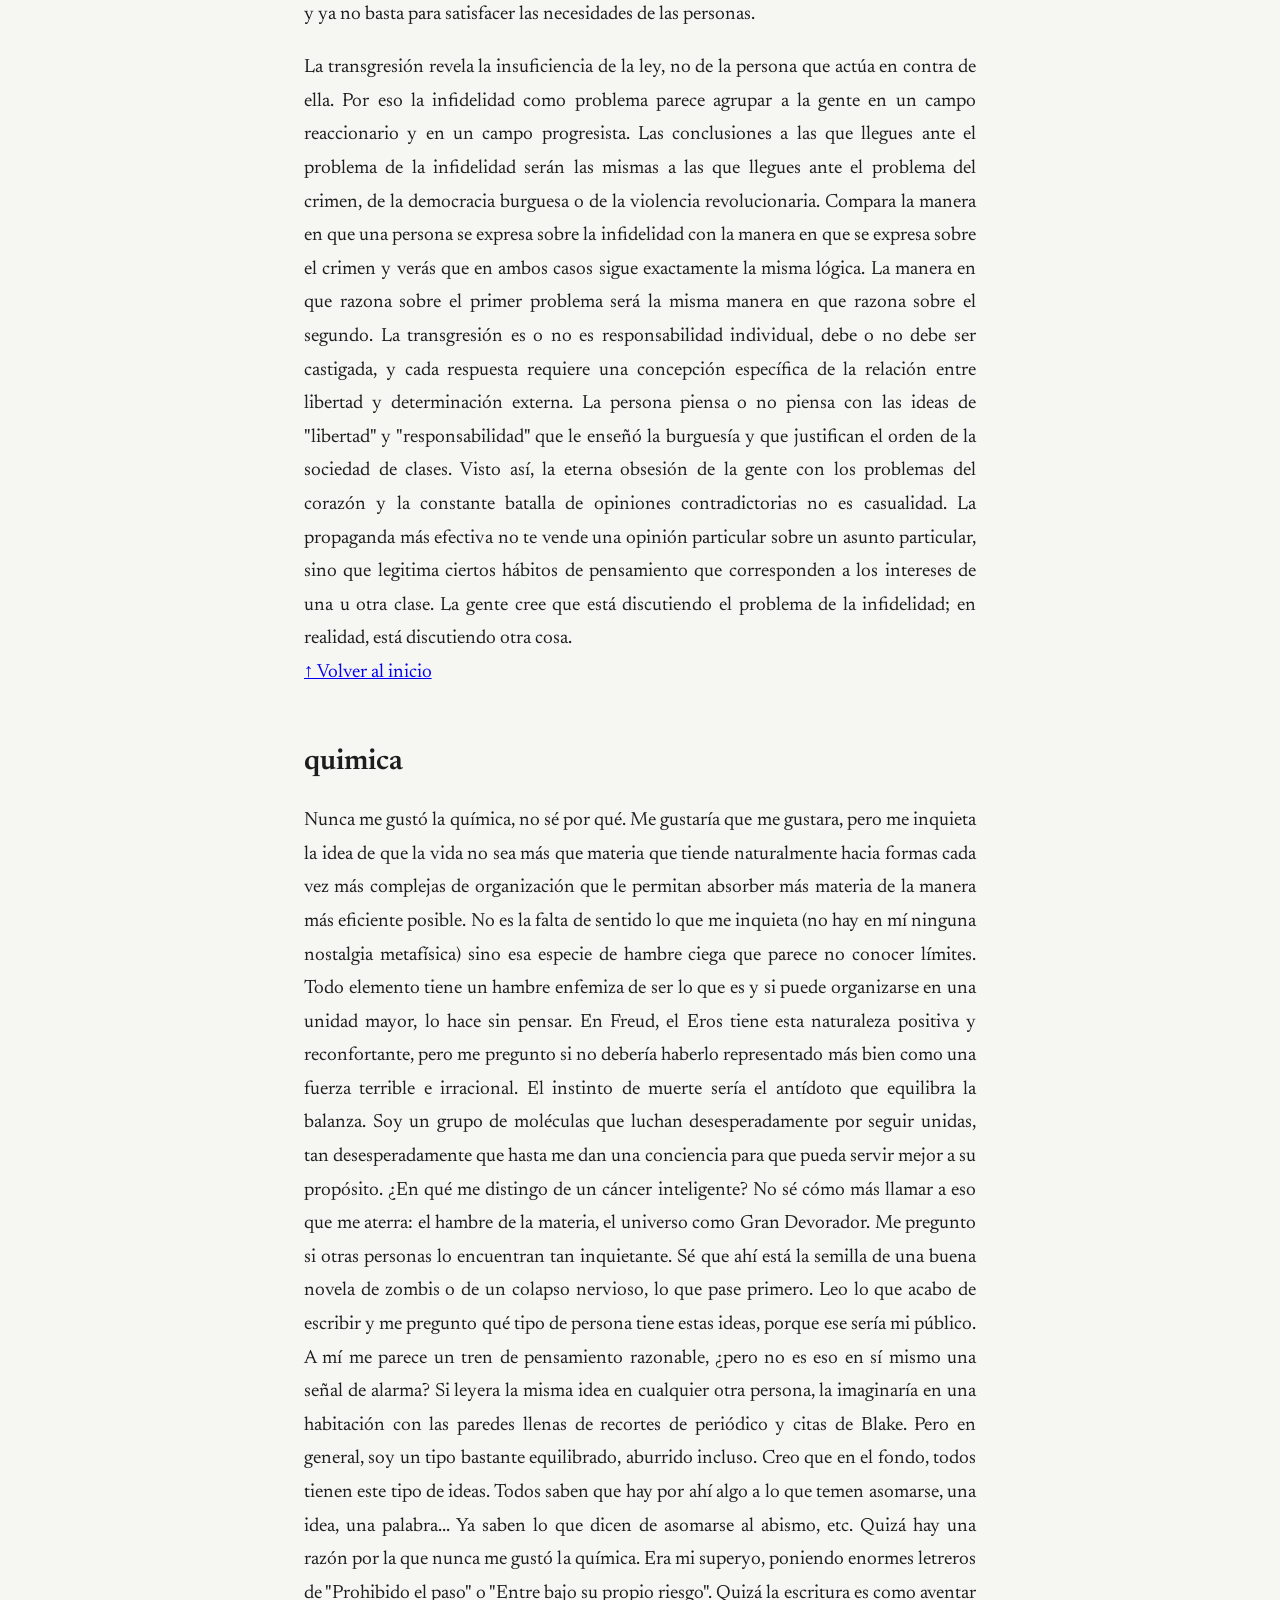
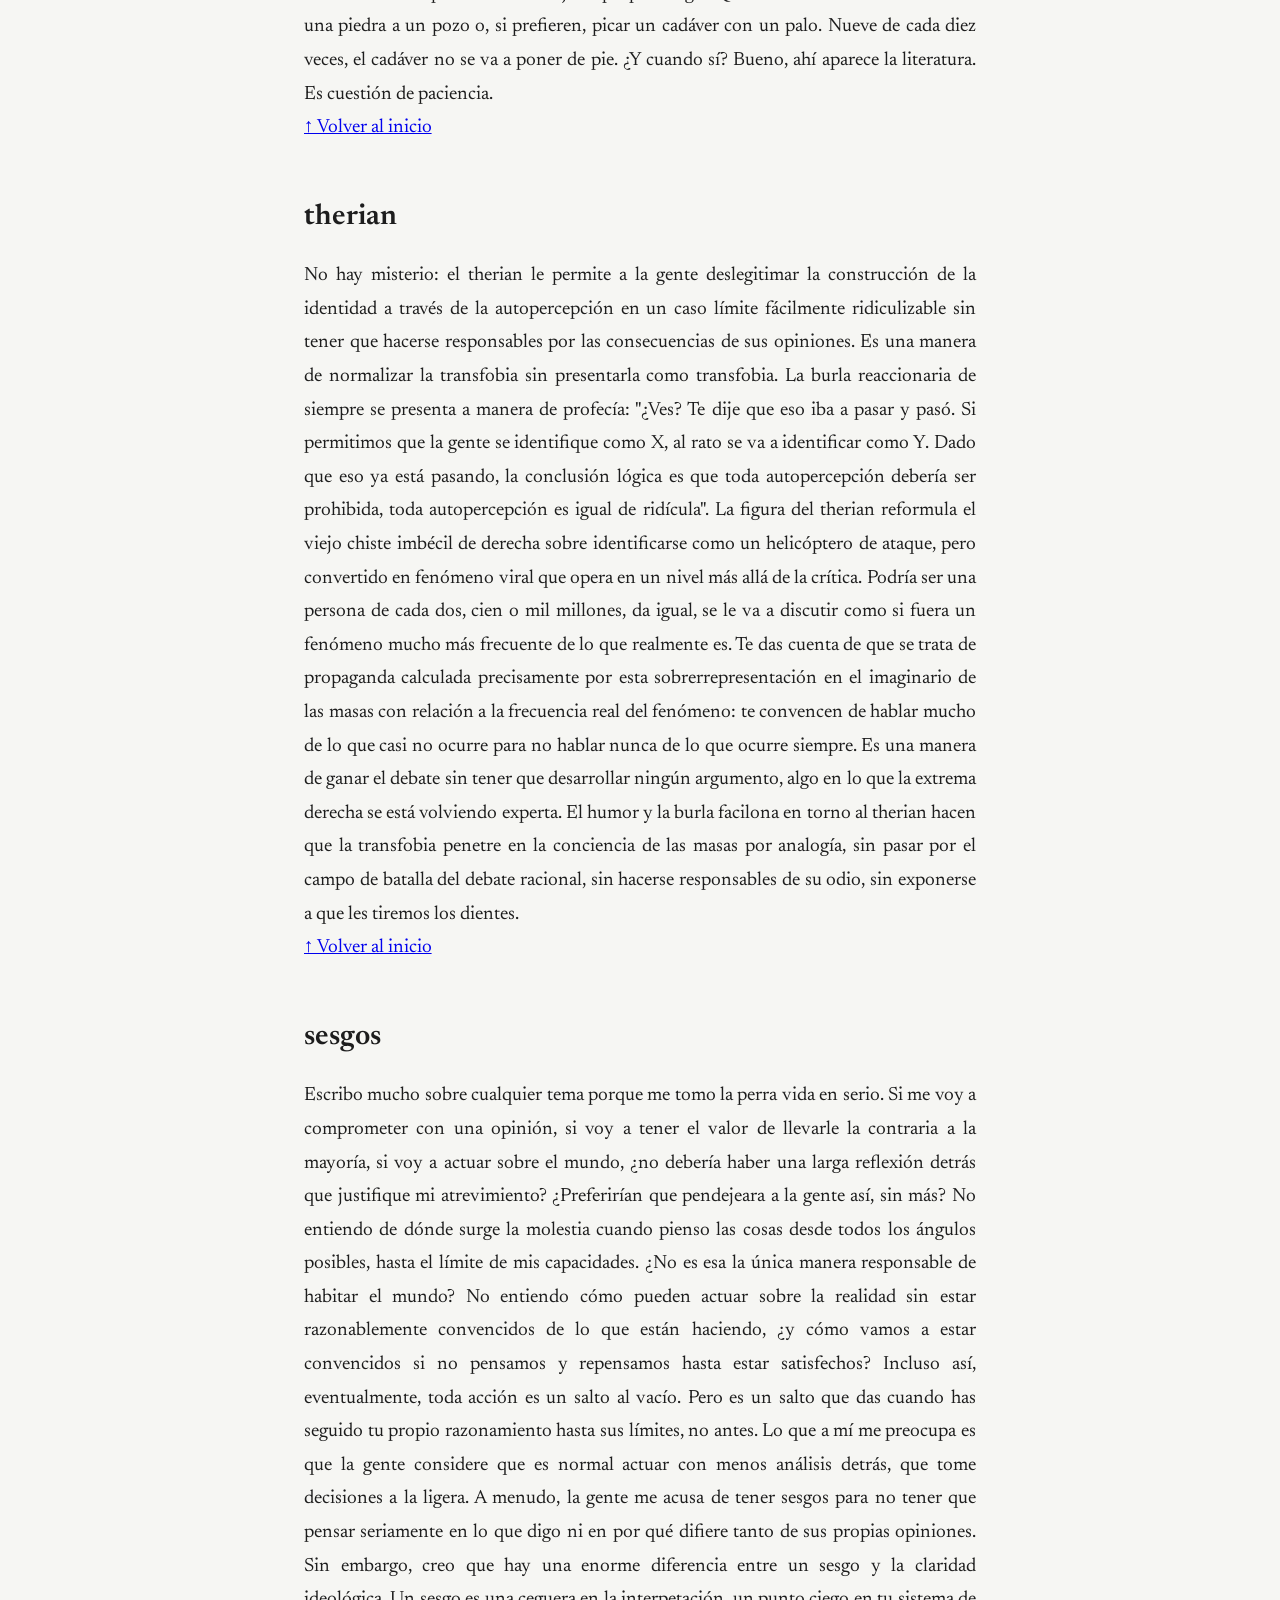
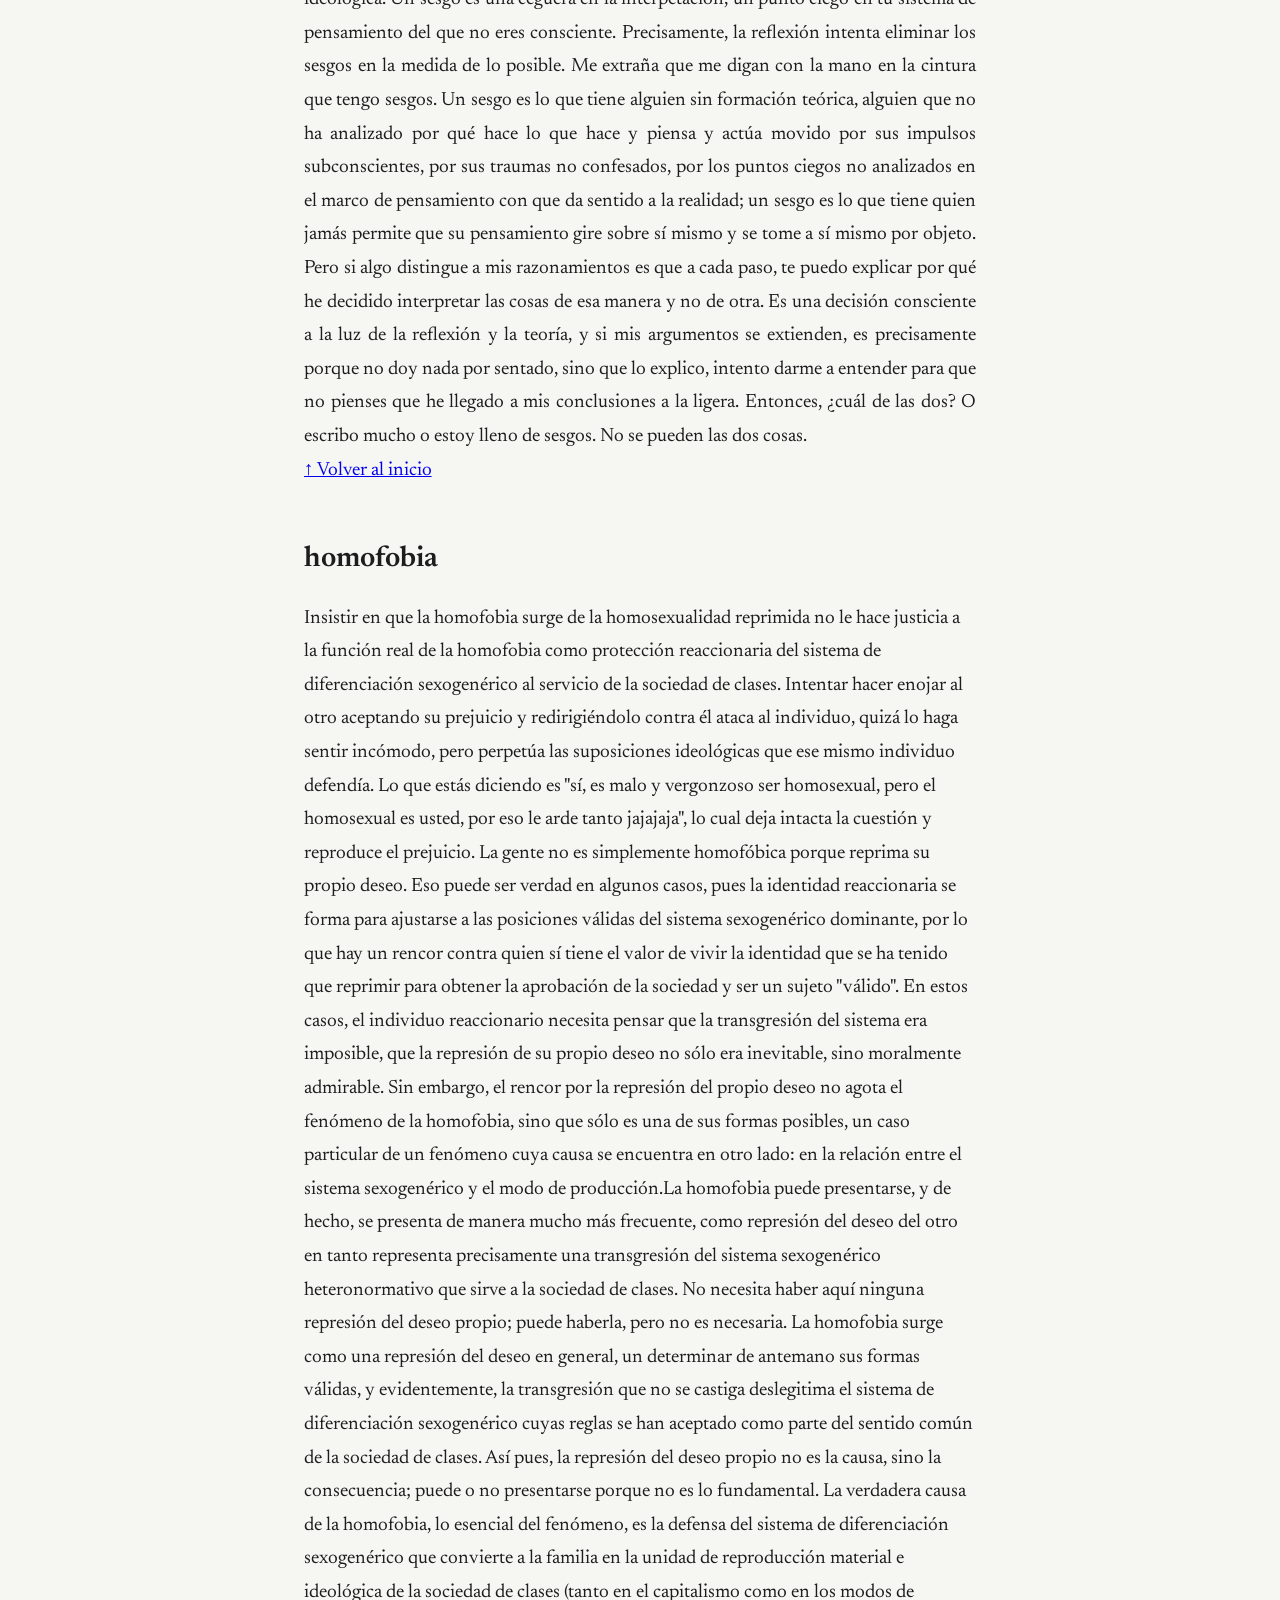
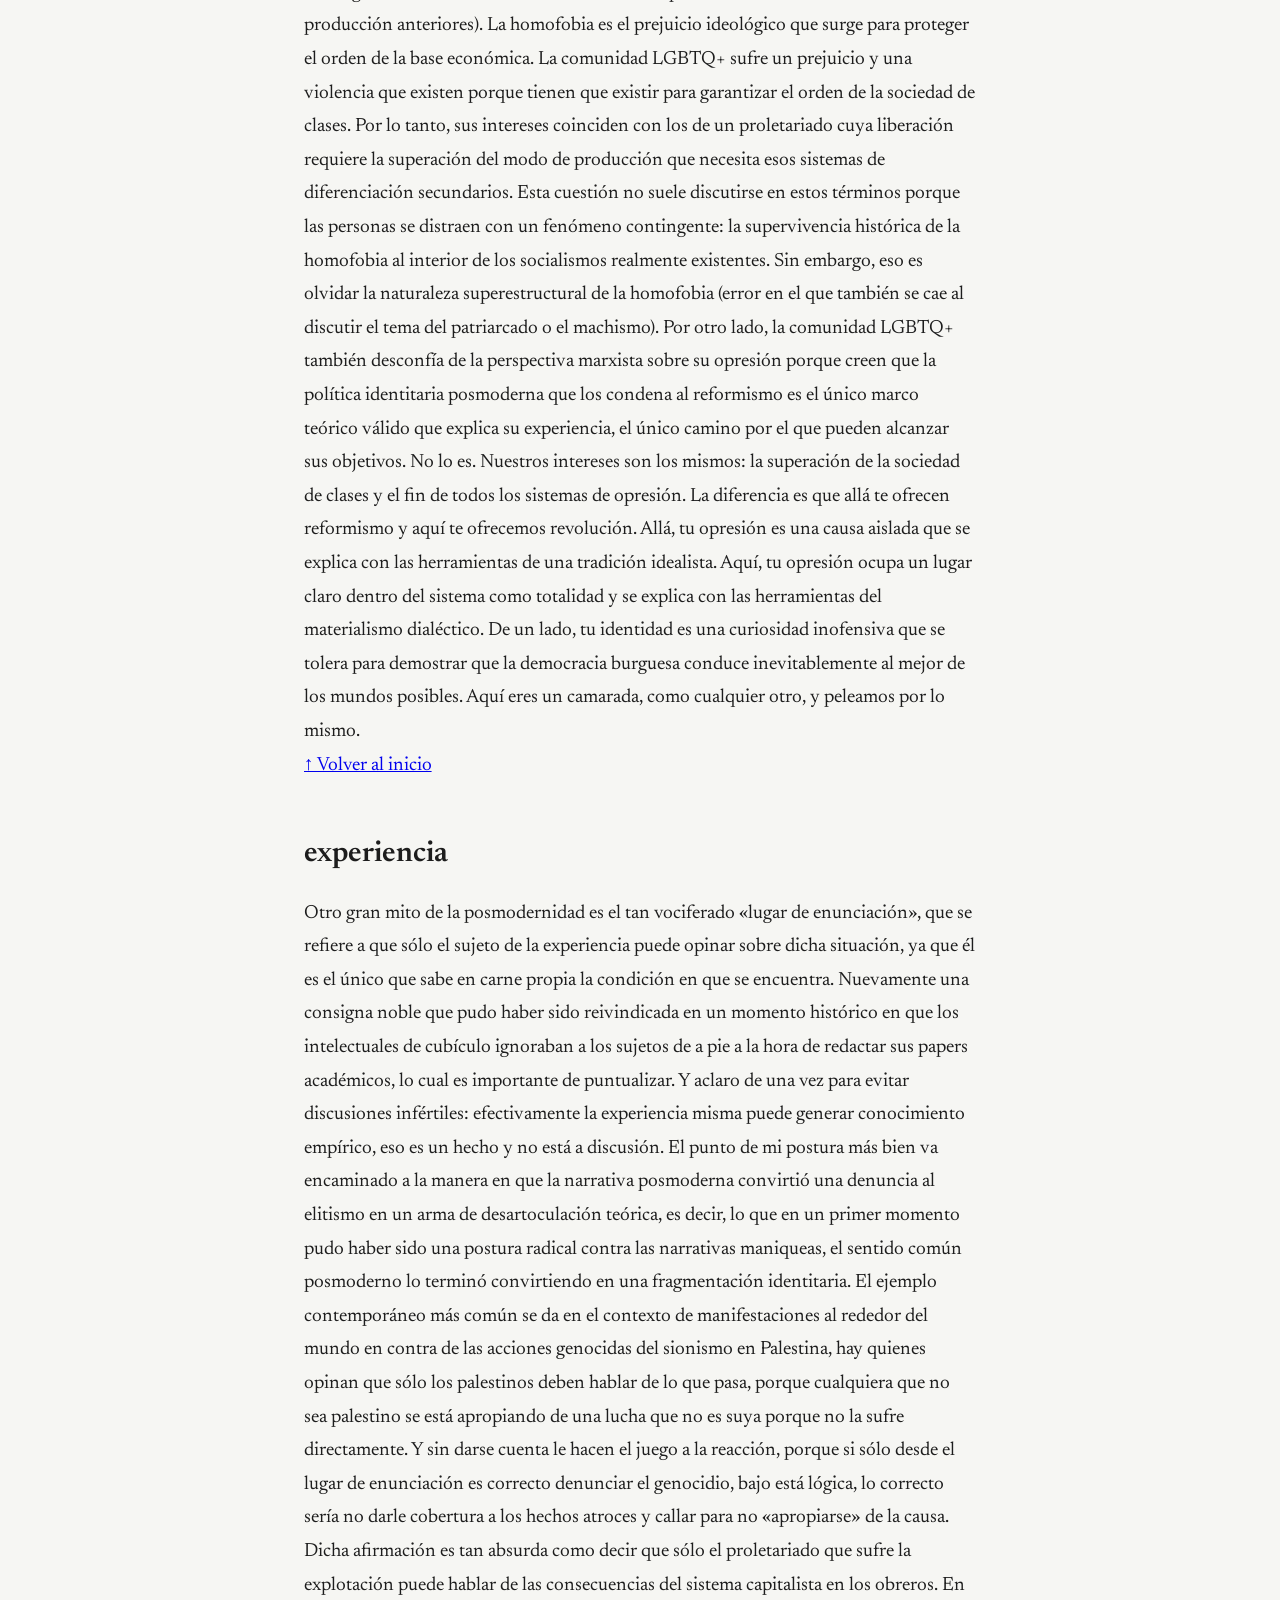
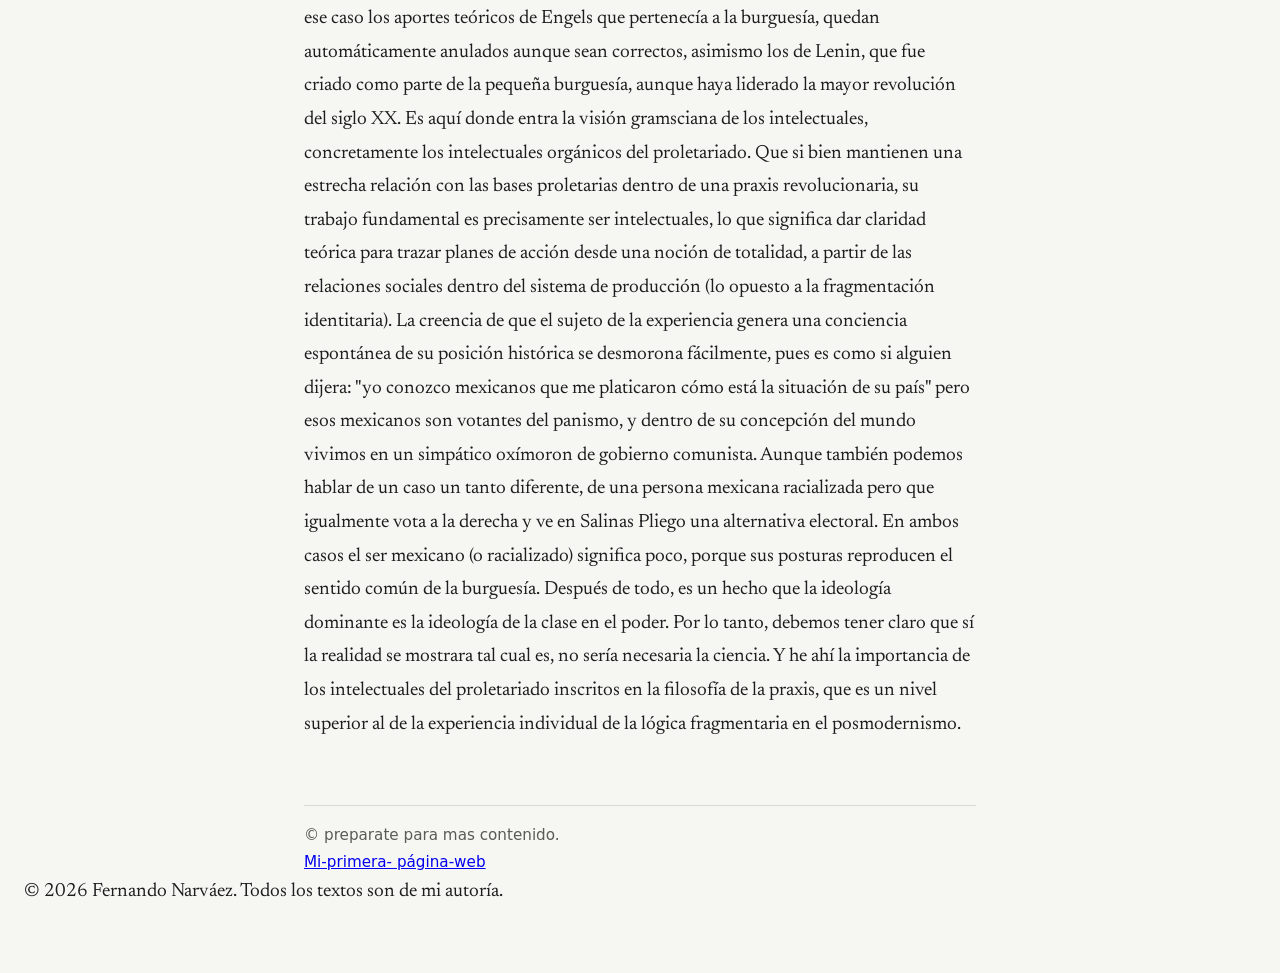
==== commit 3eabea97: "Update index.html" ====
--- a/index.html
+++ b/index.html
@@ -189,13 +189,13 @@
 =========================================-->
        <section id="experiencia" class="escrito">
       <h2>experiencia</h2>
-  <article><p>Otro gran mito de la posmodernidad es el tan vociferado «lugar de enunciación», que se refiere a que sólo el sujeto de la experiencia puede opinar sobre dicha situación, ya que él es el único que sabe en carne propia la condición en que se encuentra. 
+  <article>Otro gran mito de la posmodernidad es el tan vociferado «lugar de enunciación», que se refiere a que sólo el sujeto de la experiencia puede opinar sobre dicha situación, ya que él es el único que sabe en carne propia la condición en que se encuentra. 
 Nuevamente una consigna noble que pudo haber sido reivindicada en un momento histórico en que los intelectuales de cubículo ignoraban a los sujetos de a pie a la hora de redactar sus papers académicos, lo cual es importante de puntualizar. Y aclaro de una vez para evitar discusiones infértiles: efectivamente la experiencia misma puede generar conocimiento empírico, eso es un hecho y no está a discusión. 
 El punto de mi postura más bien va encaminado a la manera en que la narrativa posmoderna convirtió una denuncia al elitismo en un arma de desartoculación teórica, es decir, lo que en un primer momento pudo haber sido una postura radical contra las narrativas maniqueas, el sentido común posmoderno lo terminó convirtiendo en una fragmentación identitaria. El ejemplo contemporáneo más común se da en el contexto de manifestaciones al rededor del mundo en contra de las acciones genocidas del sionismo en Palestina, hay quienes opinan que sólo los palestinos deben hablar de lo que pasa, porque cualquiera que no sea palestino se está apropiando de una lucha que no es suya porque no la sufre directamente. Y sin darse cuenta le hacen el juego a la reacción, porque si sólo desde el lugar de enunciación es correcto denunciar el genocidio, bajo está lógica, lo correcto sería no darle cobertura a los hechos atroces y callar para no «apropiarse» de la causa. 
 Dicha afirmación es tan absurda como decir que sólo el proletariado que sufre la explotación puede hablar de las consecuencias del sistema capitalista en los obreros. En ese caso los aportes teóricos de Engels que pertenecía a la burguesía, quedan automáticamente anulados aunque sean correctos, asimismo los de Lenin, que fue criado como parte de la pequeña burguesía, aunque haya liderado la mayor revolución del siglo XX. 
 Es aquí donde entra la visión gramsciana de los intelectuales, concretamente los intelectuales orgánicos del proletariado. Que si bien mantienen una estrecha relación con las bases proletarias dentro de una praxis revolucionaria, su trabajo fundamental es precisamente ser intelectuales, lo que significa dar claridad teórica para trazar planes de acción desde una noción de totalidad, a partir de las relaciones sociales dentro del sistema de producción (lo opuesto a la fragmentación identitaria).
 La creencia de que el sujeto de la experiencia genera una conciencia espontánea de su posición histórica se desmorona fácilmente, pues es como si alguien dijera: "yo conozco mexicanos que me platicaron cómo está la situación de su país" pero esos mexicanos son votantes del panismo, y dentro de su concepción del mundo vivimos en un simpático oxímoron de gobierno comunista. Aunque también podemos hablar de un caso un tanto diferente, de una persona mexicana racializada pero que igualmente vota a la derecha y ve en Salinas Pliego una alternativa electoral. En ambos casos el ser mexicano (o racializado) significa poco, porque sus posturas reproducen el sentido común de la burguesía. Después de todo, es un hecho que la ideología dominante es la ideología de la clase en el poder. 
-Por lo tanto, debemos tener claro que sí la realidad se mostrara tal cual es, no sería necesaria la ciencia. Y he ahí la importancia de los intelectuales del proletariado inscritos en la filosofía de la praxis, que es un nivel superior al de la experiencia individual de la lógica fragmentaria en el posmodernismo.</p>
+Por lo tanto, debemos tener claro que sí la realidad se mostrara tal cual es, no sería necesaria la ciencia. Y he ahí la importancia de los intelectuales del proletariado inscritos en la filosofía de la praxis, que es un nivel superior al de la experiencia individual de la lógica fragmentaria en el posmodernismo.
  </article>
   
   </main>
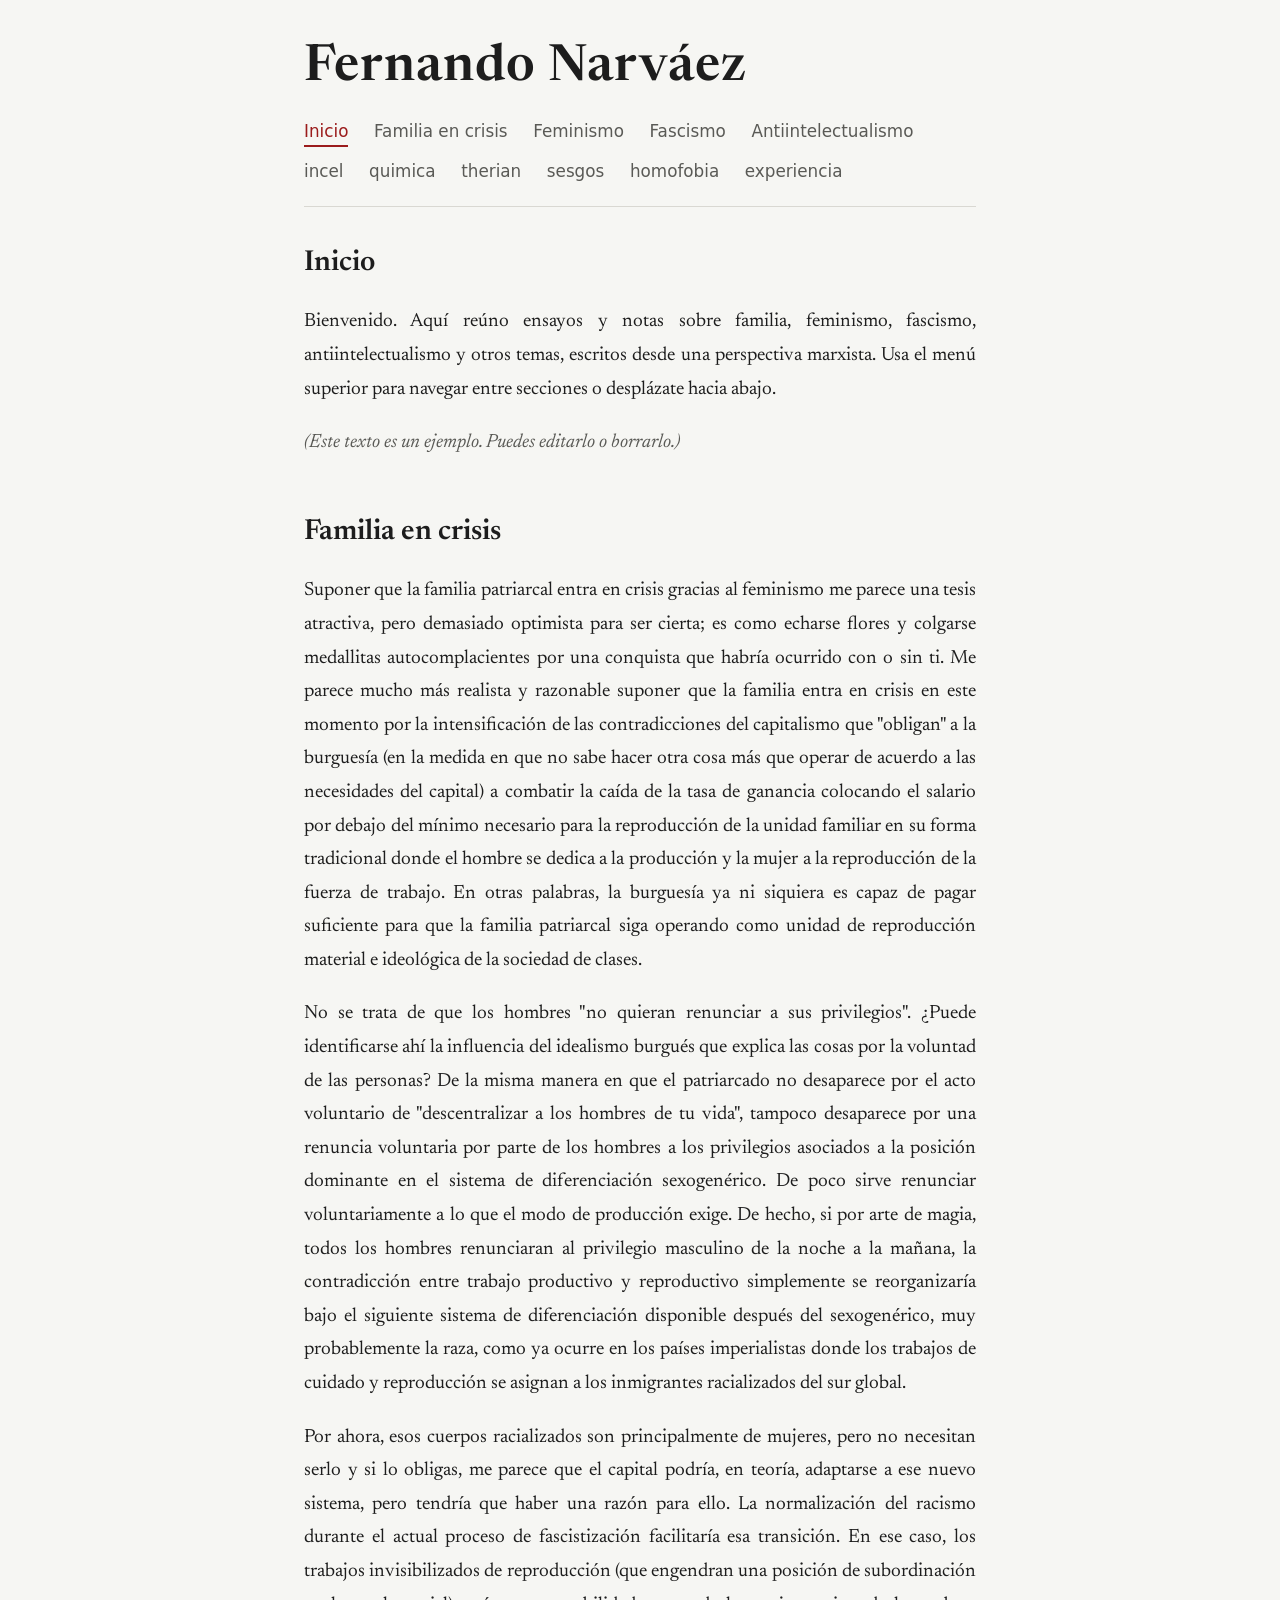
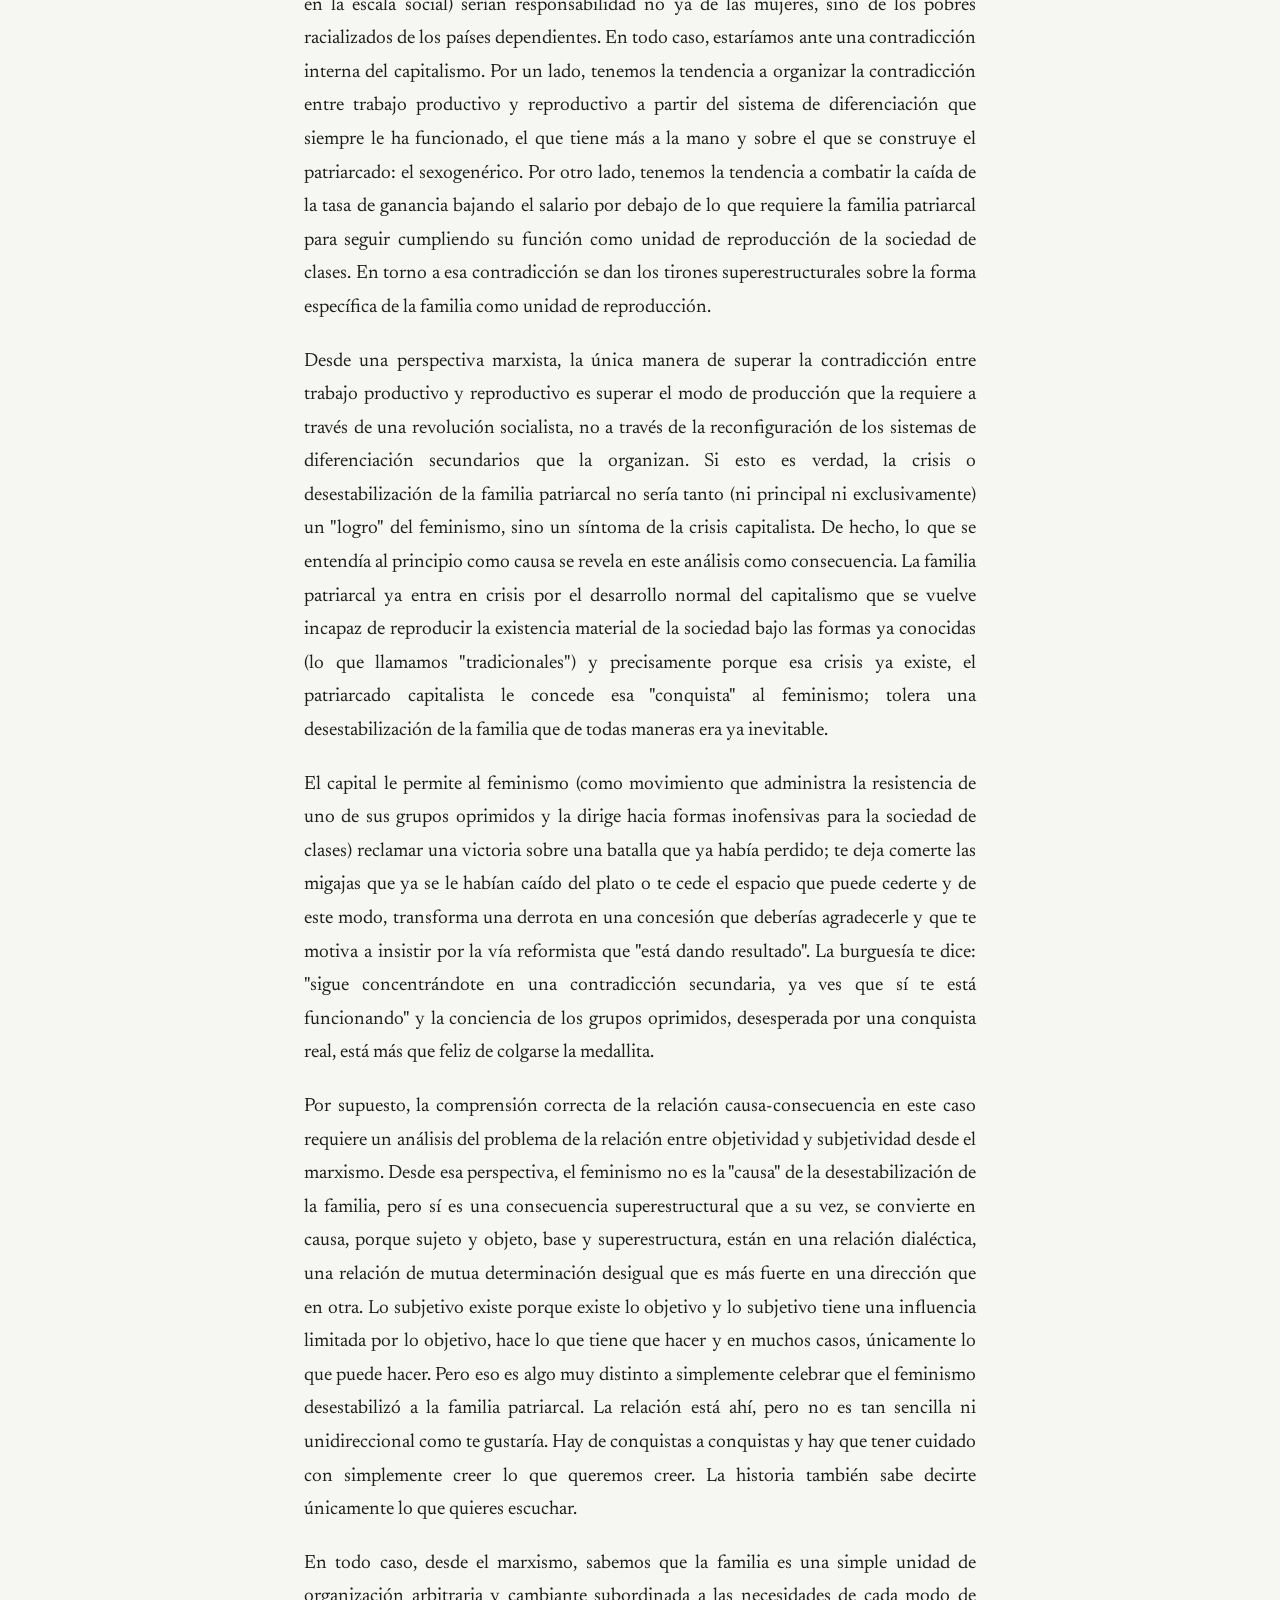
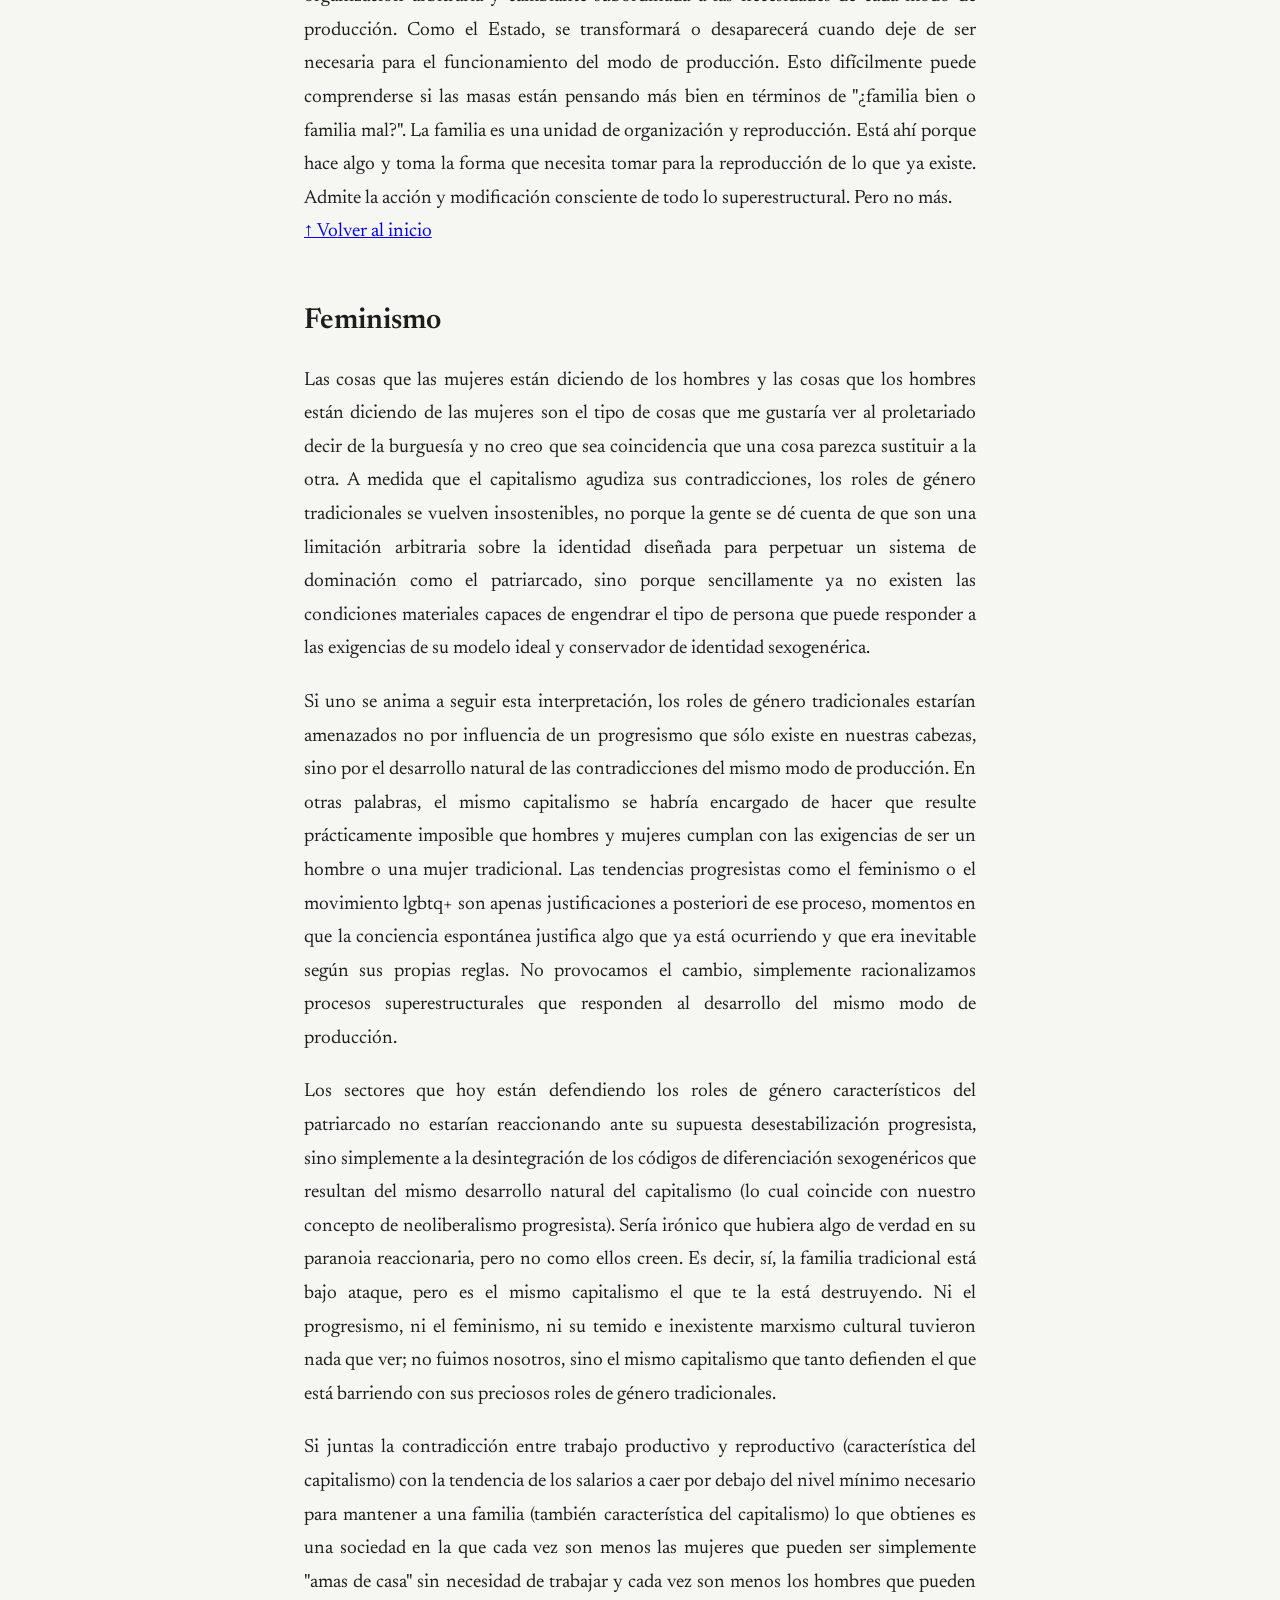
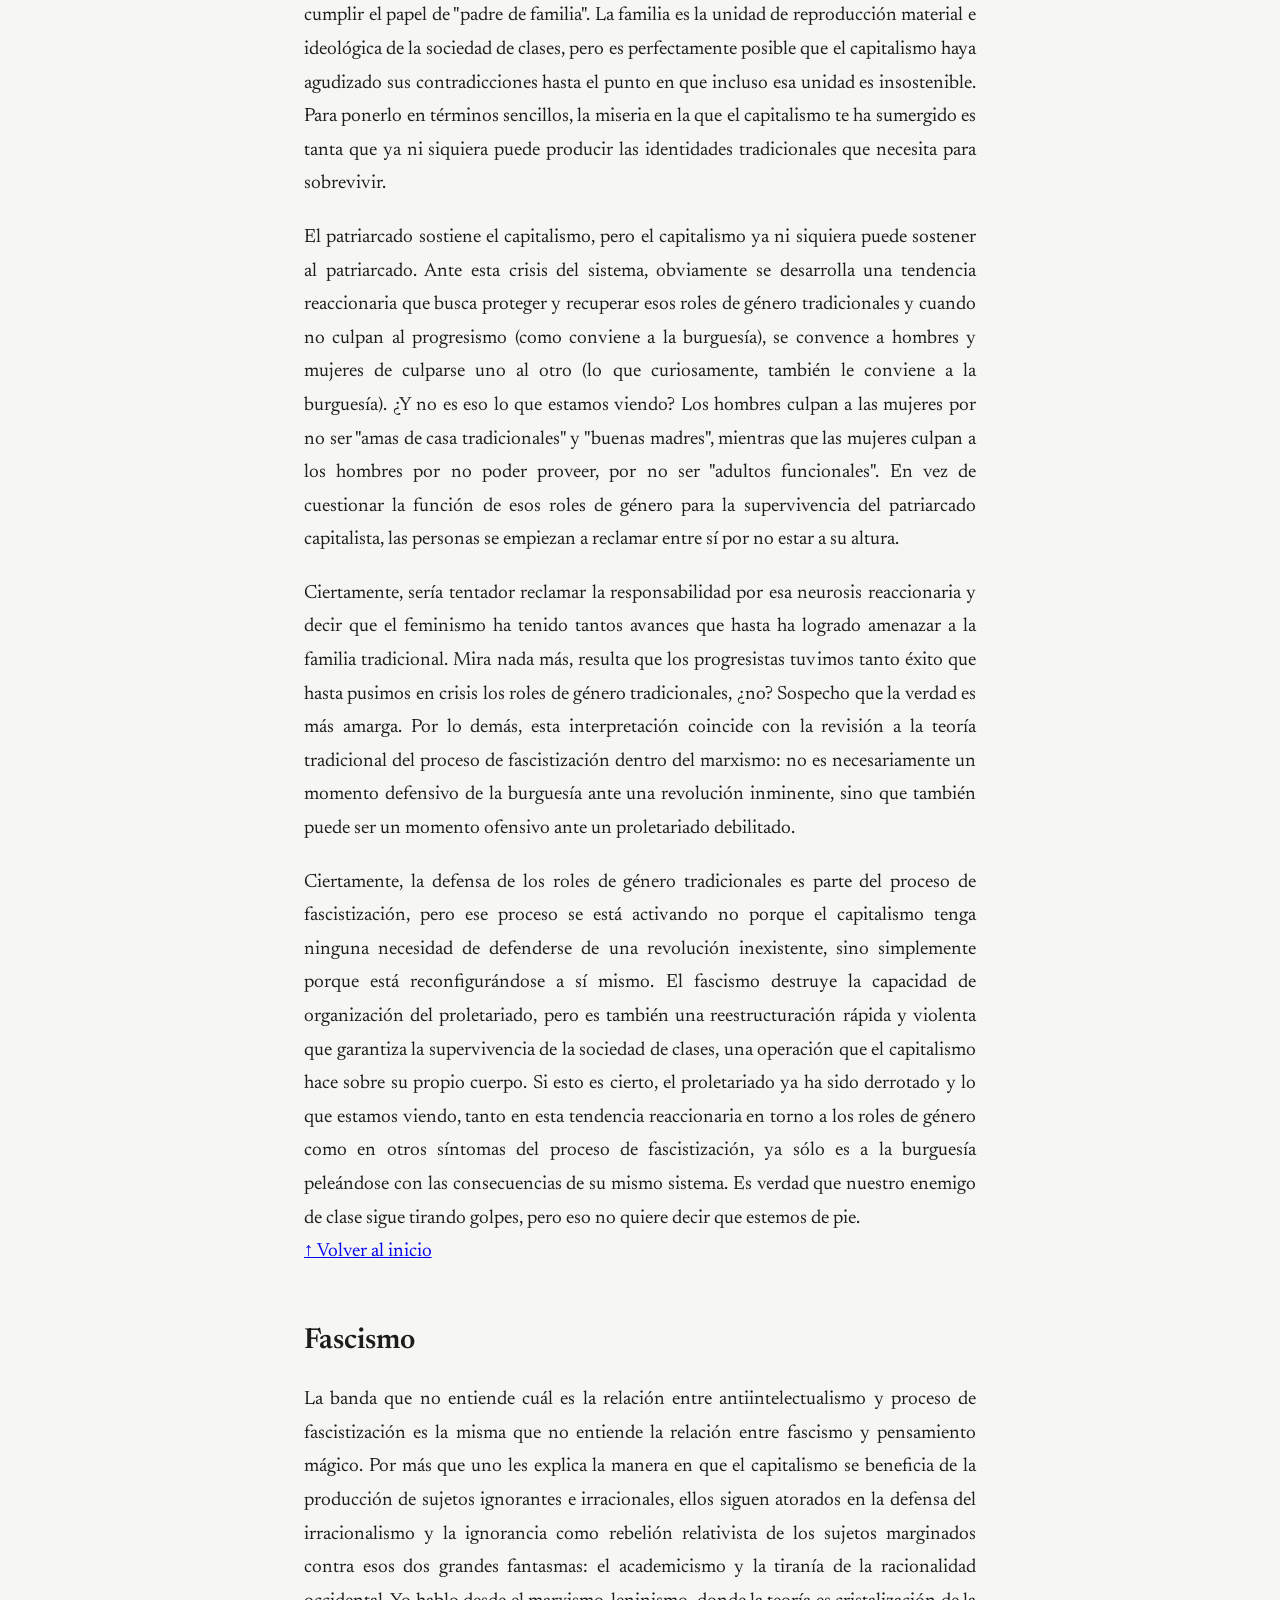
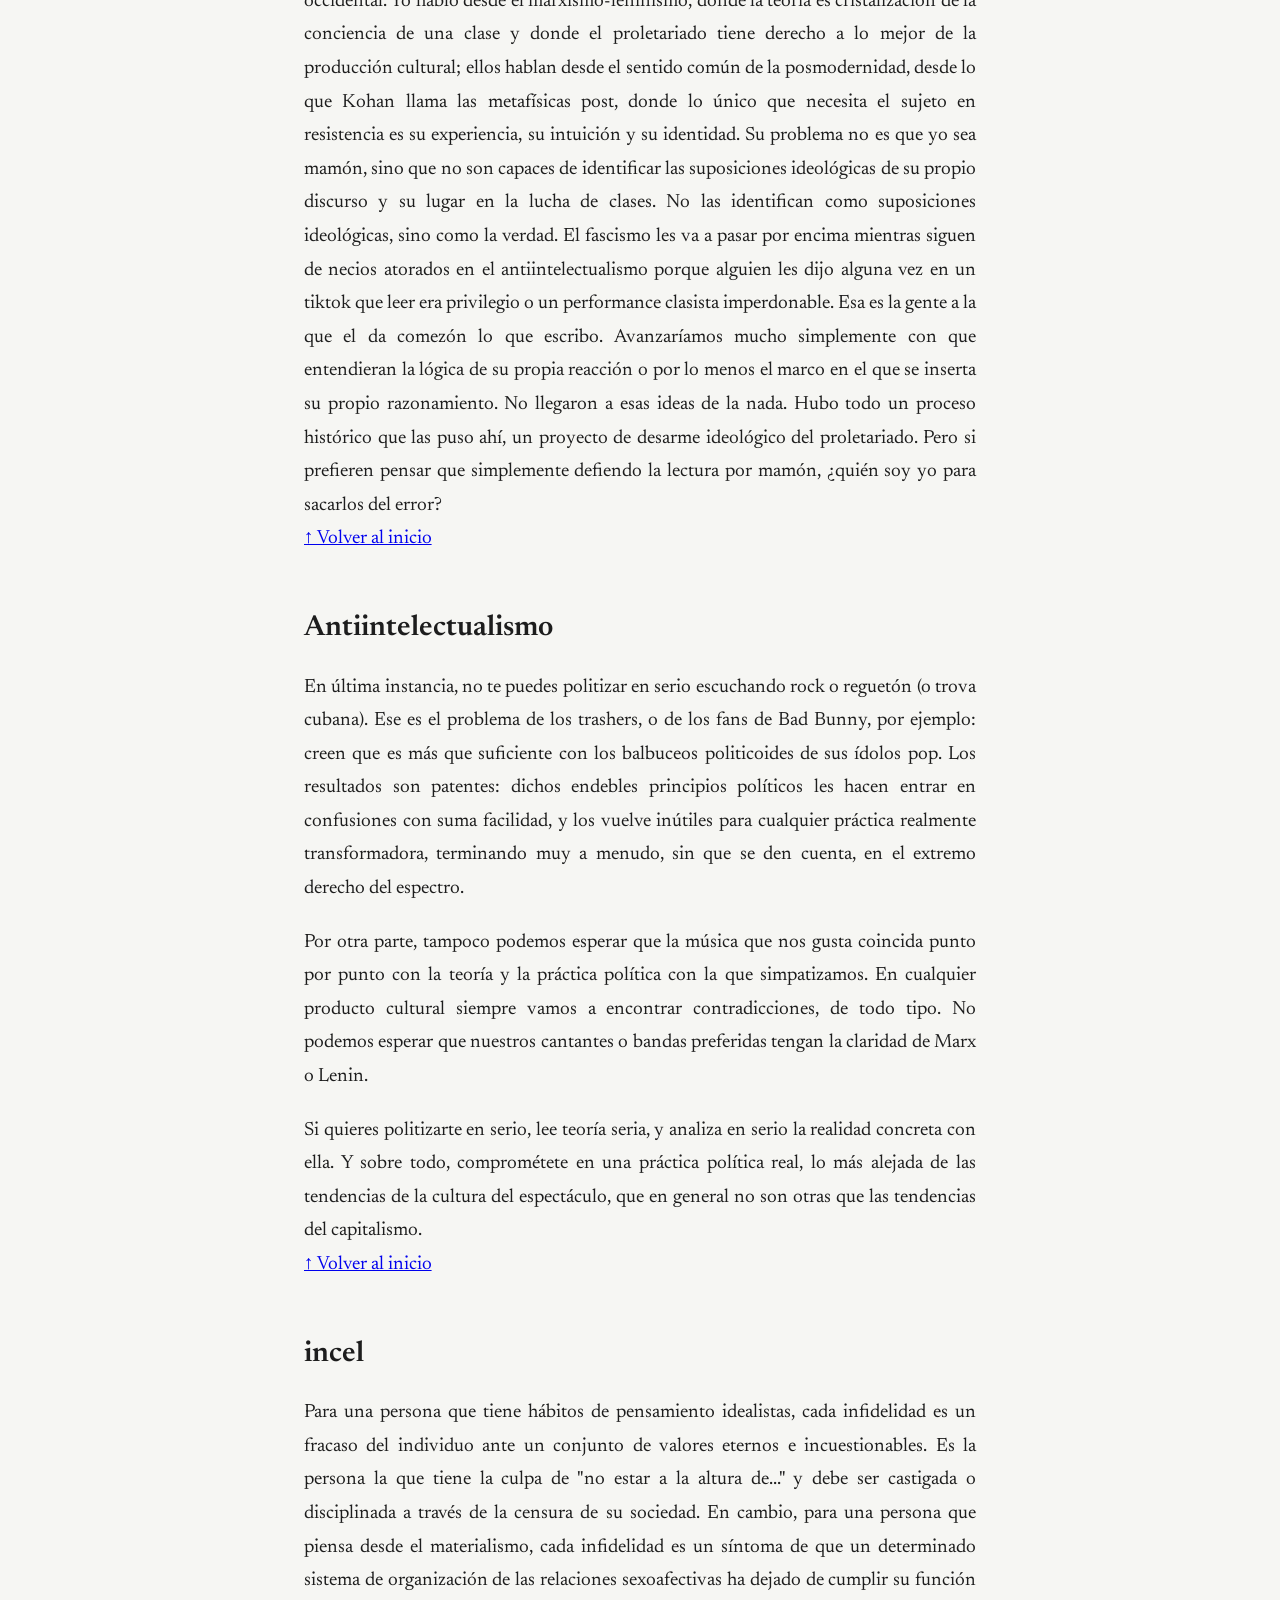
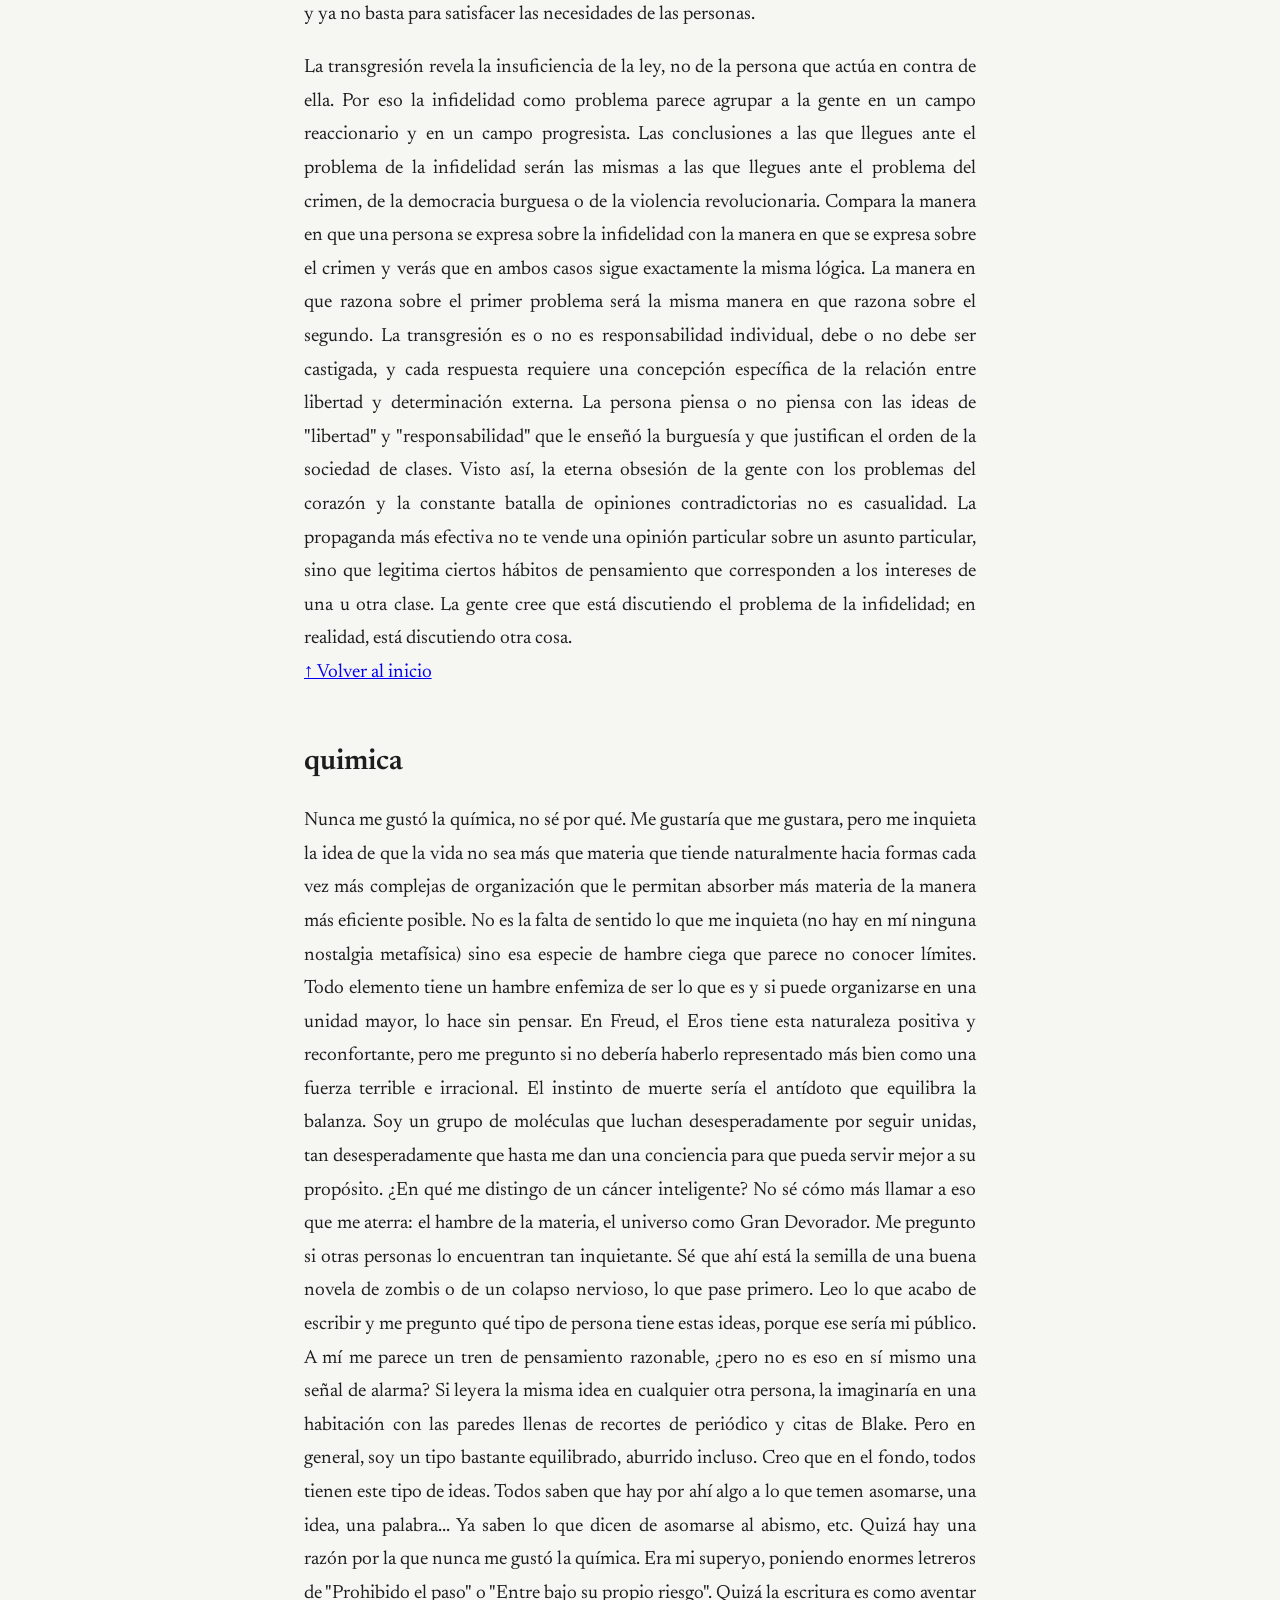
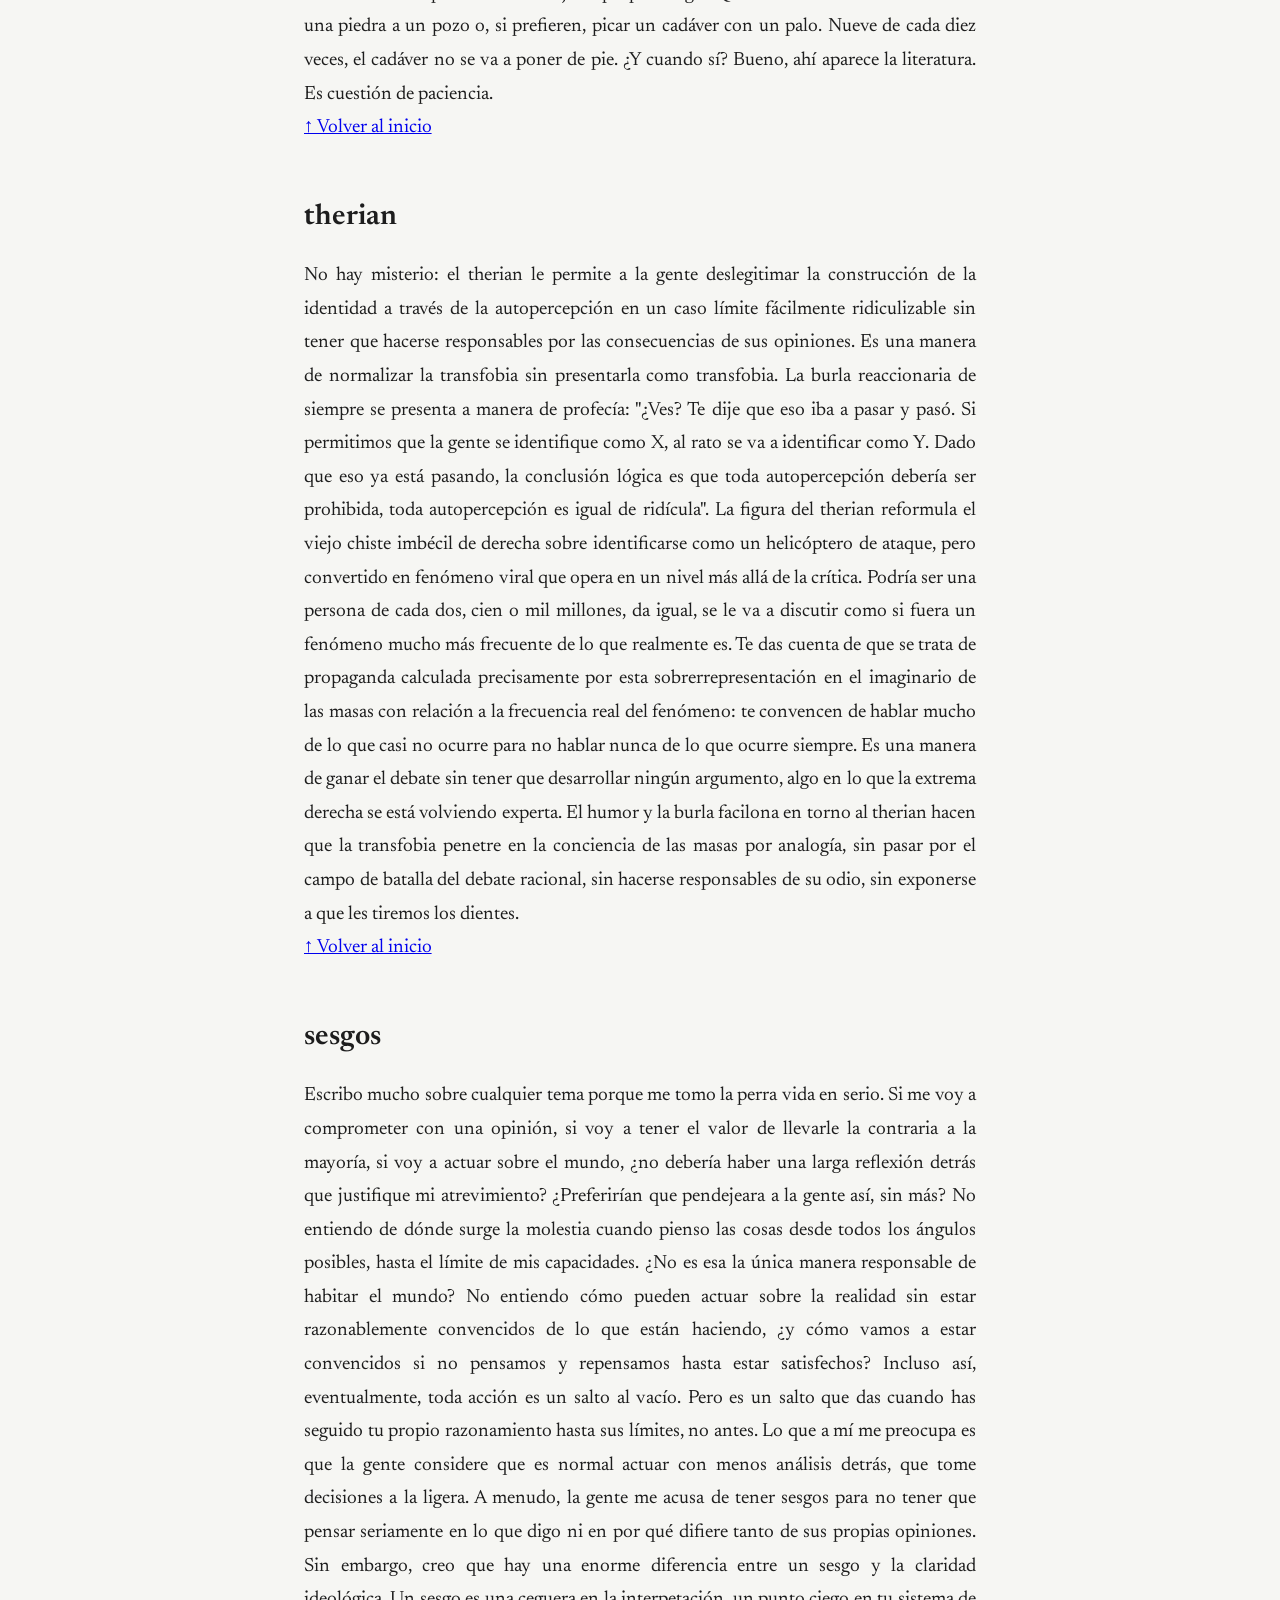
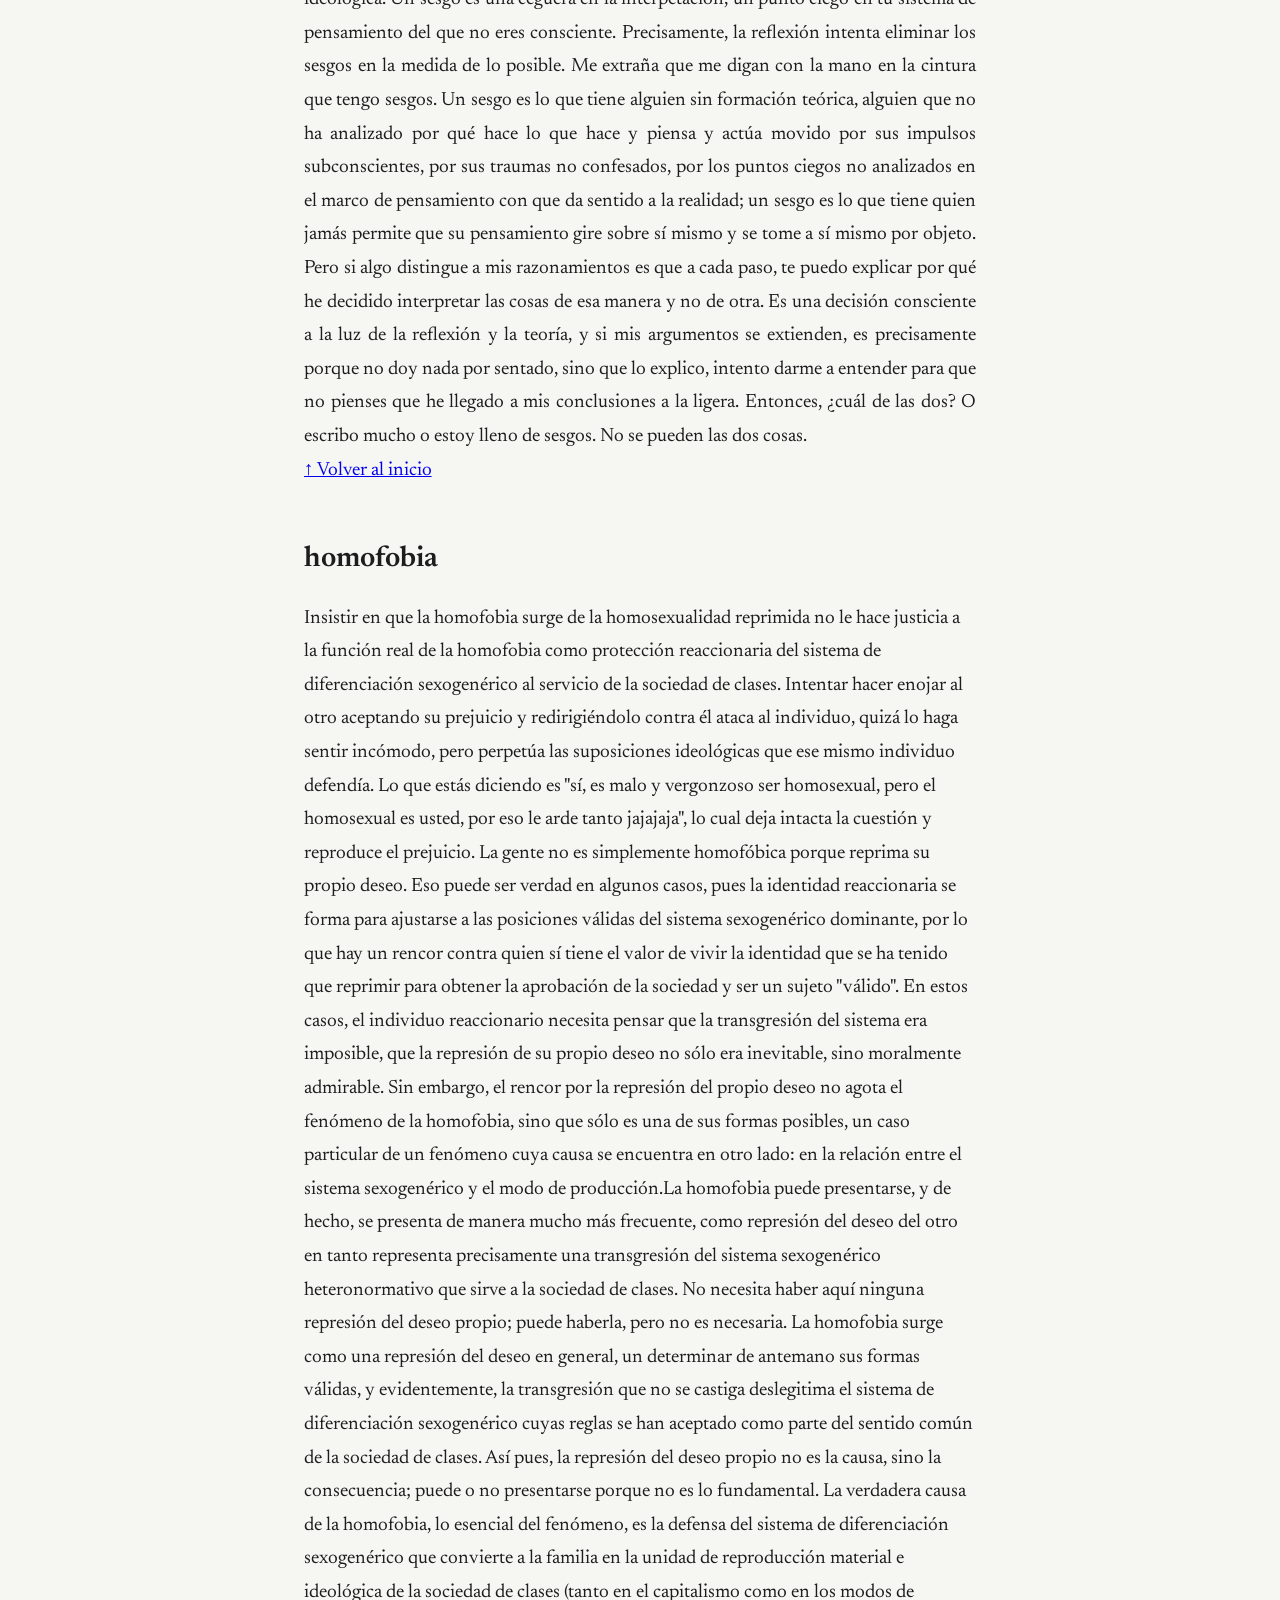
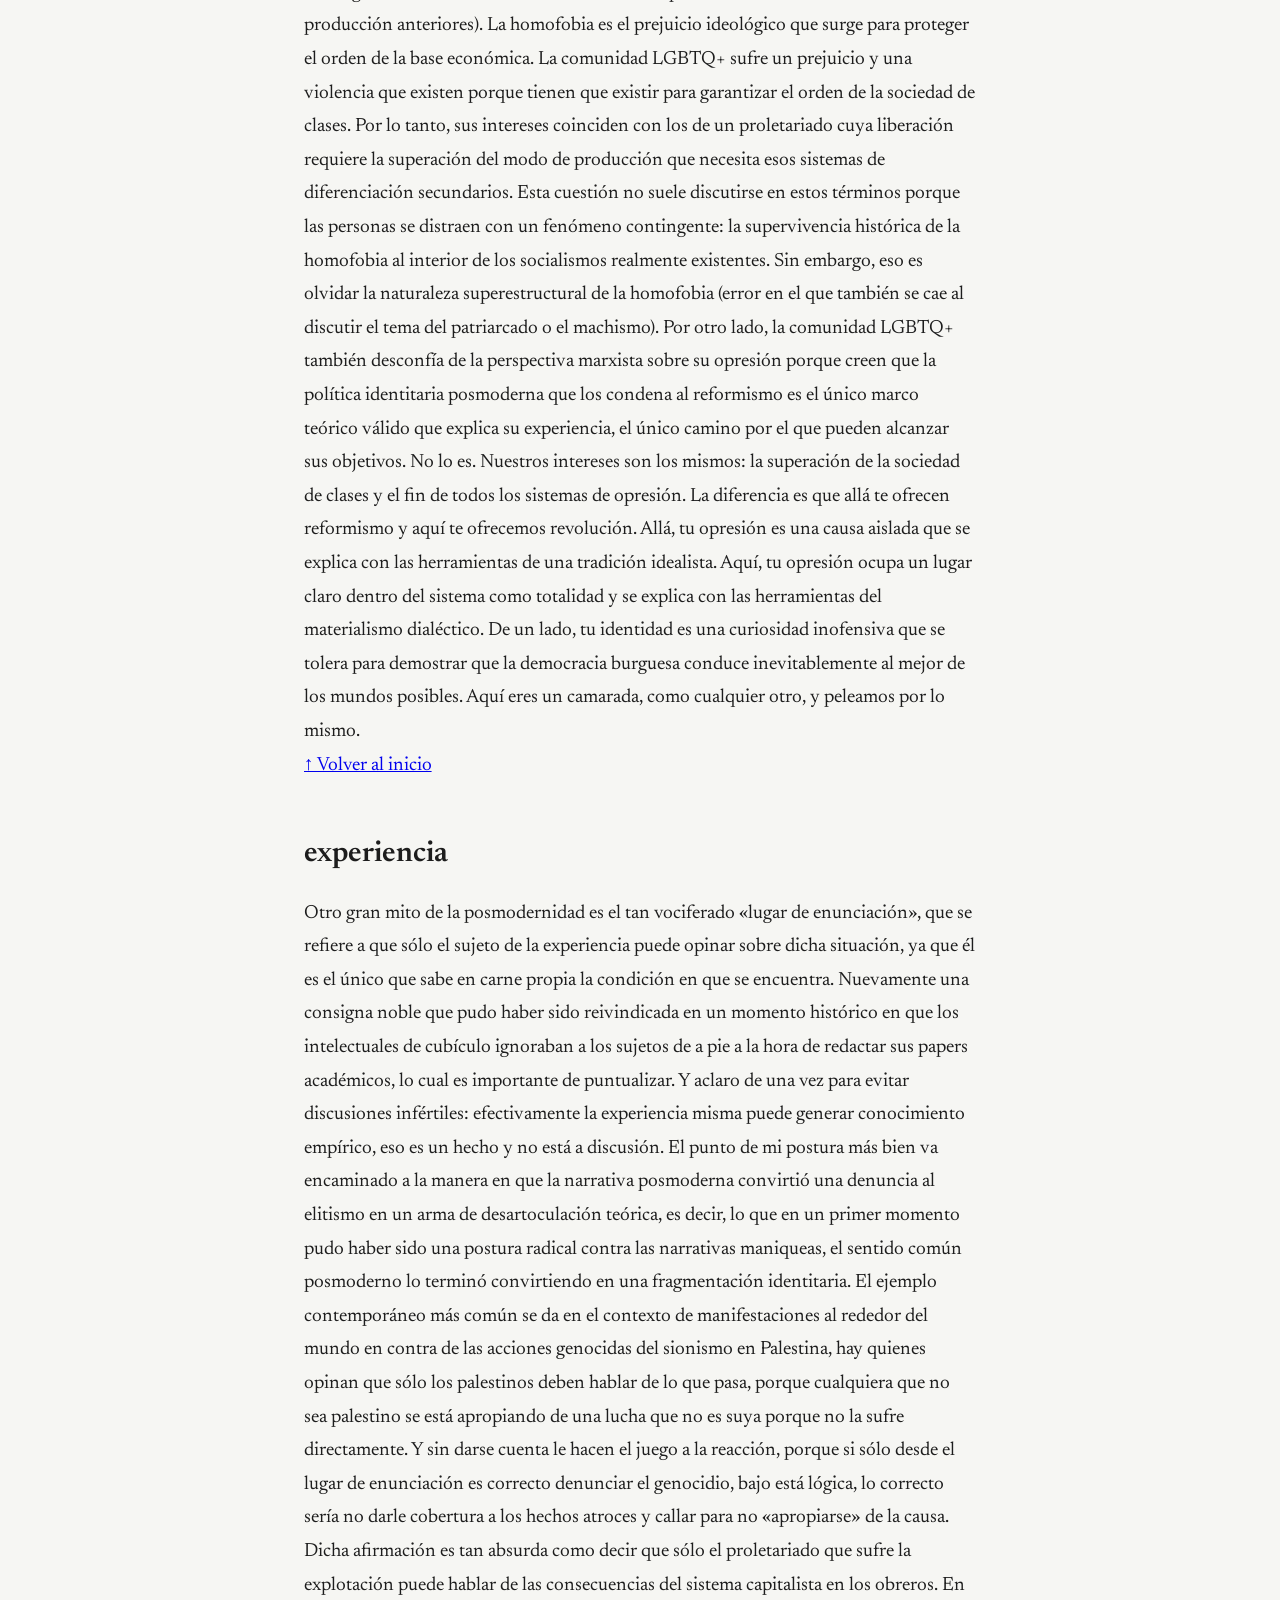
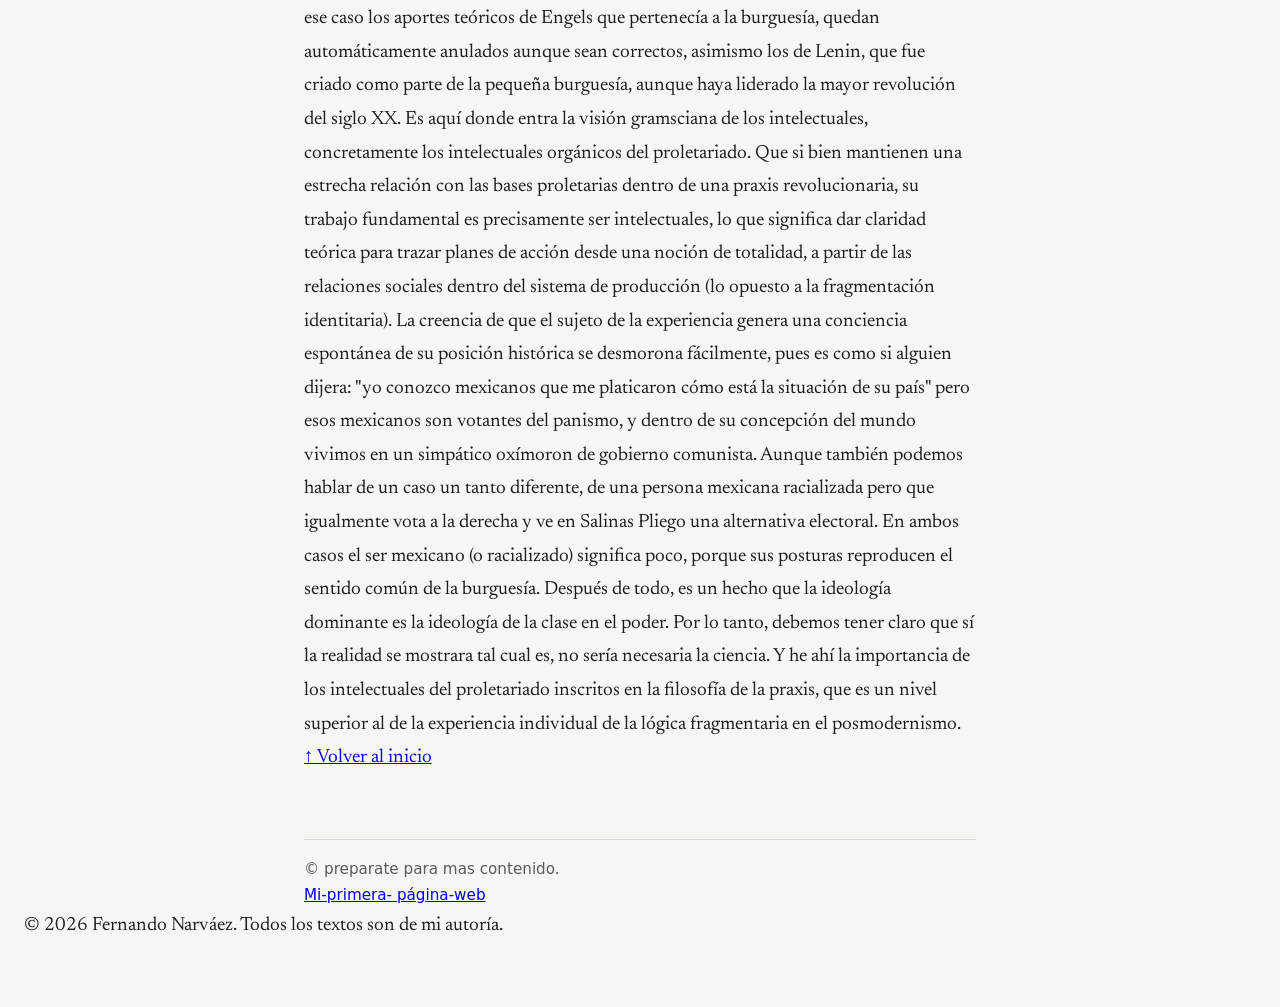
==== commit 5bf88b84: "Update index.html" ====
--- a/index.html
+++ b/index.html
@@ -197,7 +197,8 @@
 La creencia de que el sujeto de la experiencia genera una conciencia espontánea de su posición histórica se desmorona fácilmente, pues es como si alguien dijera: "yo conozco mexicanos que me platicaron cómo está la situación de su país" pero esos mexicanos son votantes del panismo, y dentro de su concepción del mundo vivimos en un simpático oxímoron de gobierno comunista. Aunque también podemos hablar de un caso un tanto diferente, de una persona mexicana racializada pero que igualmente vota a la derecha y ve en Salinas Pliego una alternativa electoral. En ambos casos el ser mexicano (o racializado) significa poco, porque sus posturas reproducen el sentido común de la burguesía. Después de todo, es un hecho que la ideología dominante es la ideología de la clase en el poder. 
 Por lo tanto, debemos tener claro que sí la realidad se mostrara tal cual es, no sería necesaria la ciencia. Y he ahí la importancia de los intelectuales del proletariado inscritos en la filosofía de la praxis, que es un nivel superior al de la experiencia individual de la lógica fragmentaria en el posmodernismo.
  </article>
-  
+  <a href="#top" class="btn-volver">↑ Volver al inicio</a>
+       </section>
   </main>
   
   
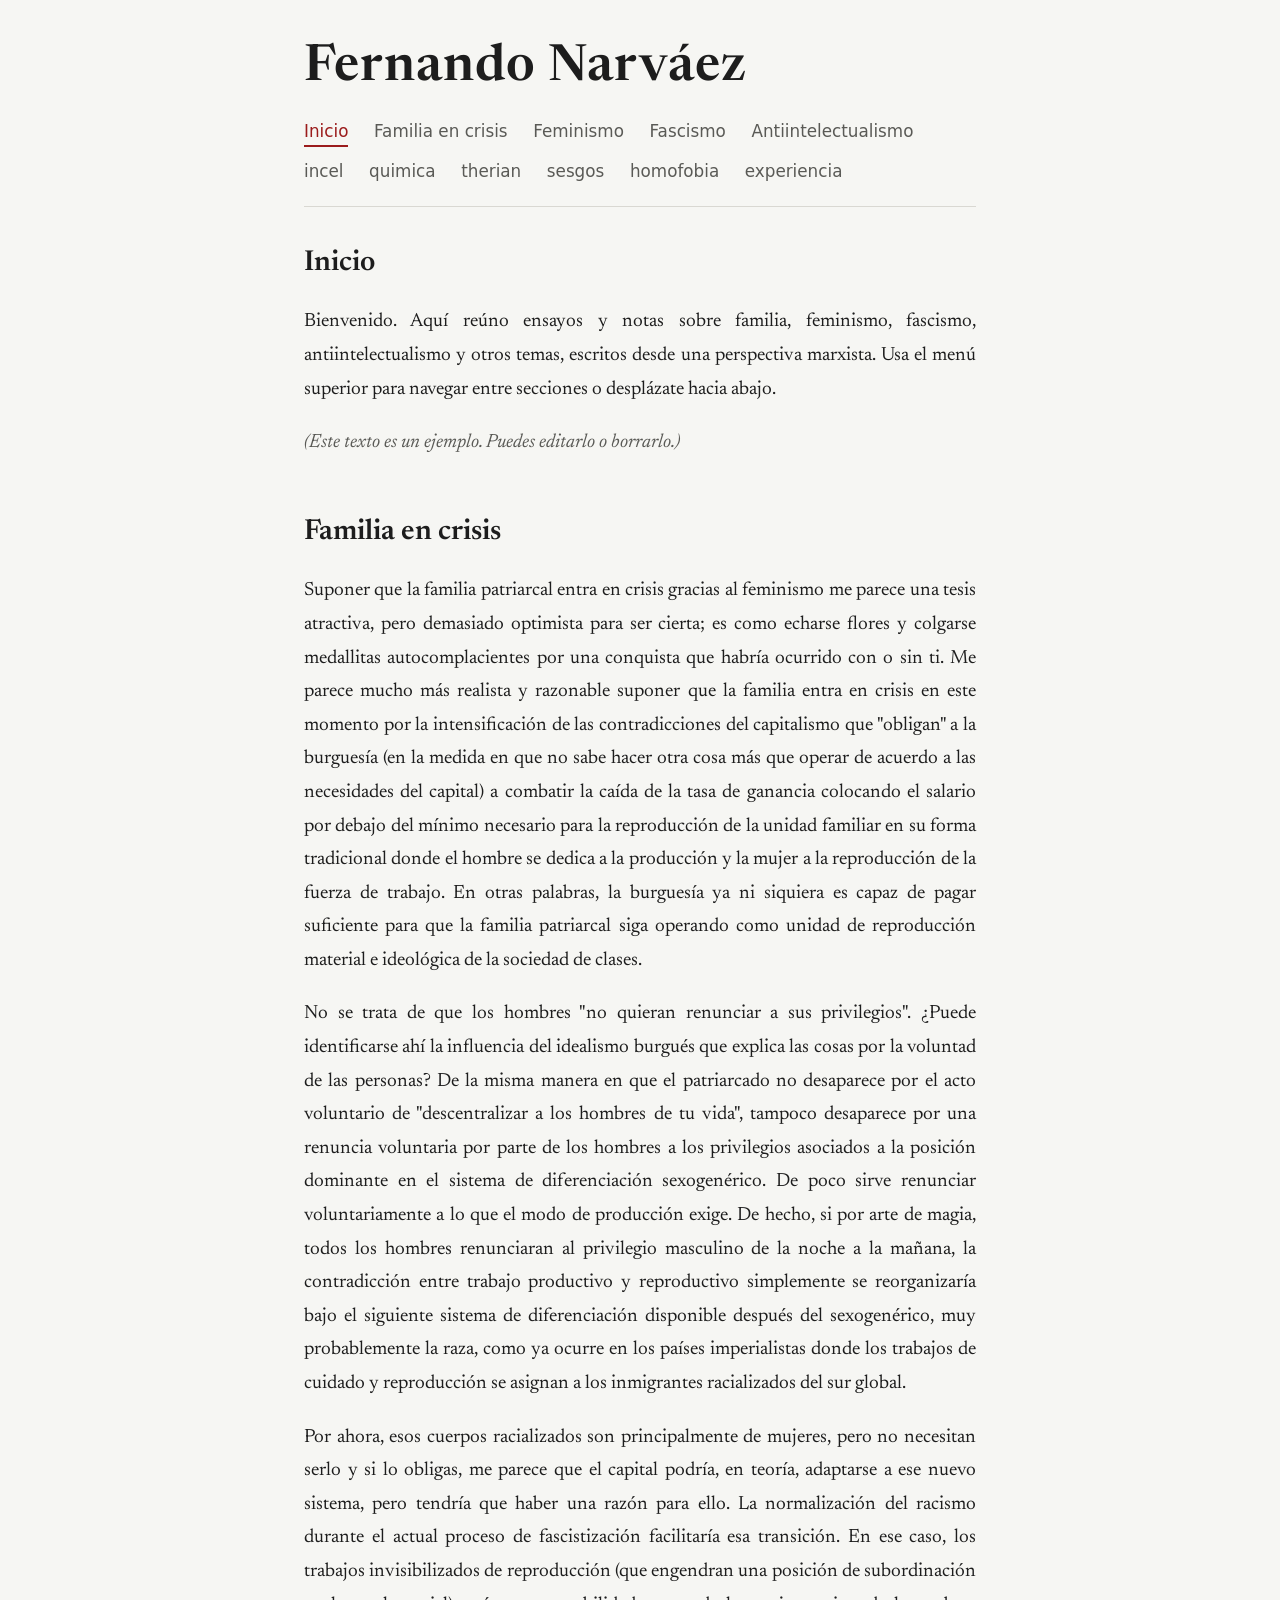
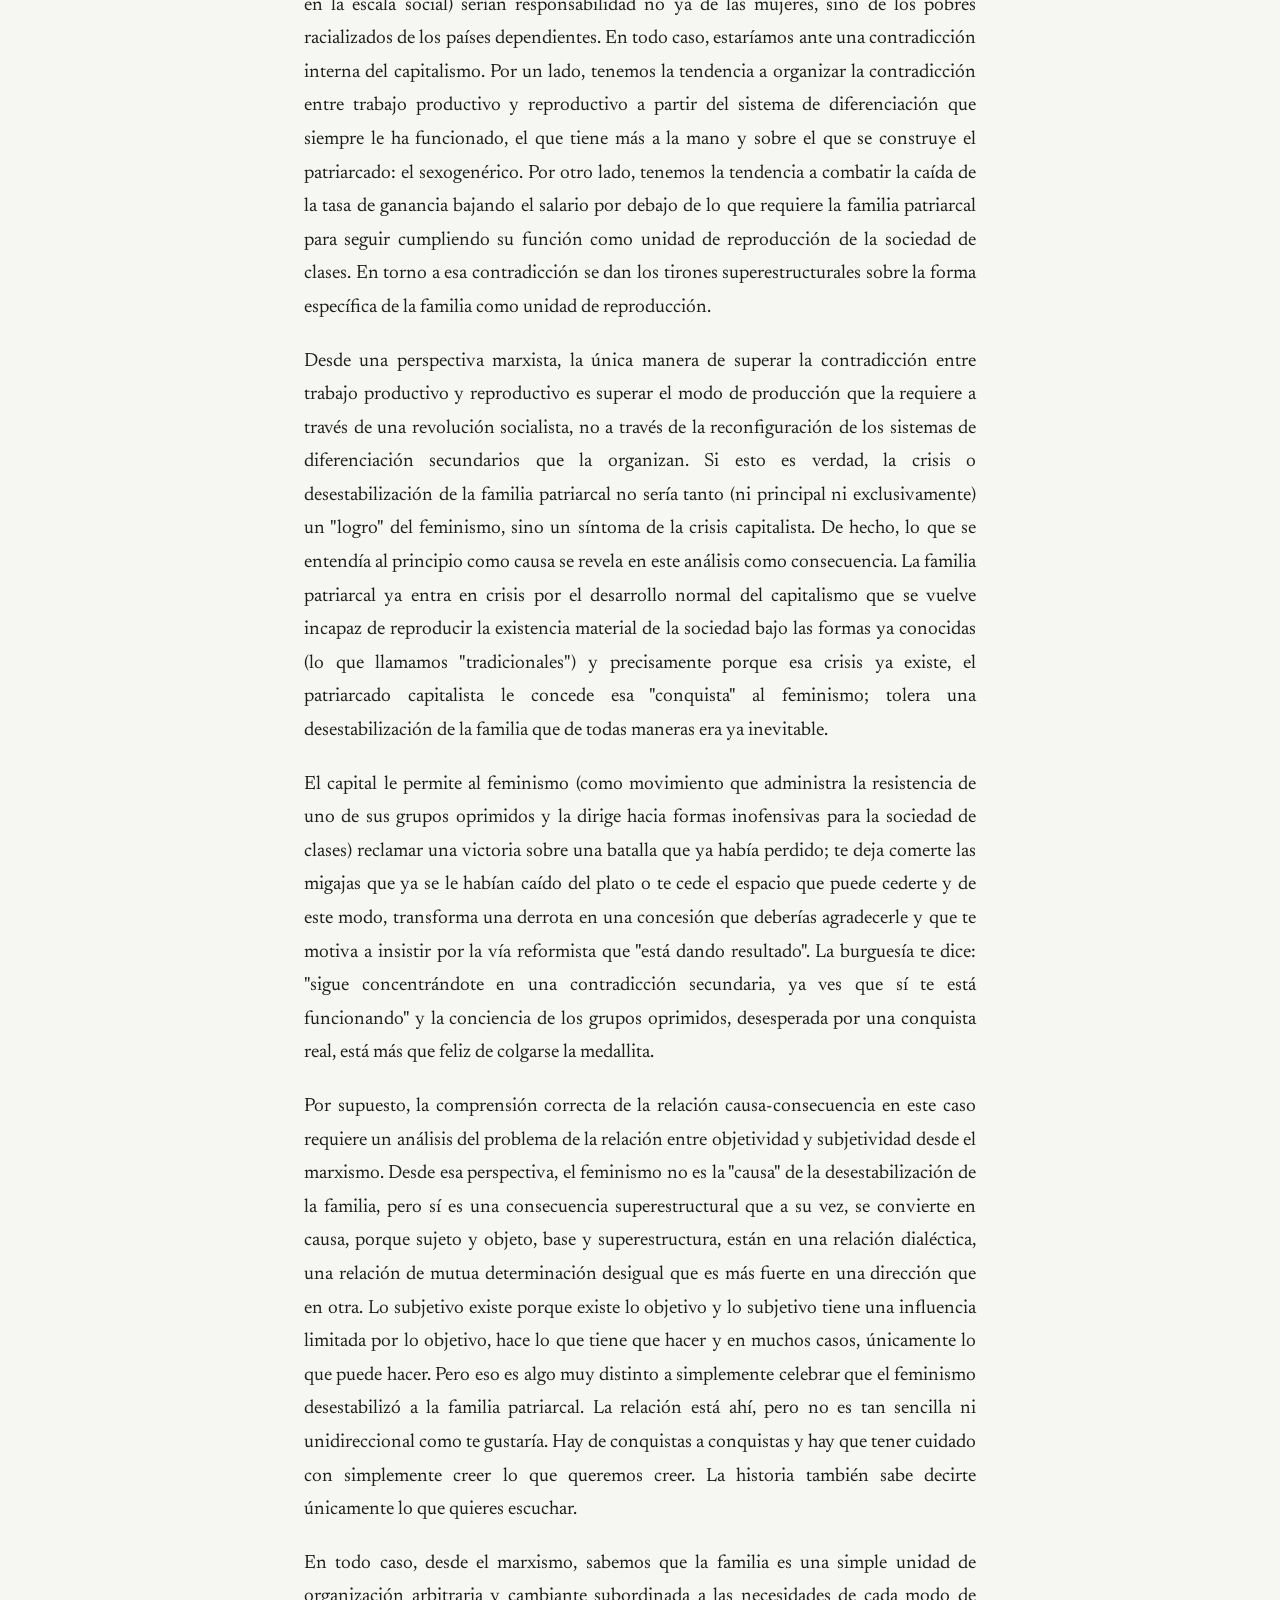
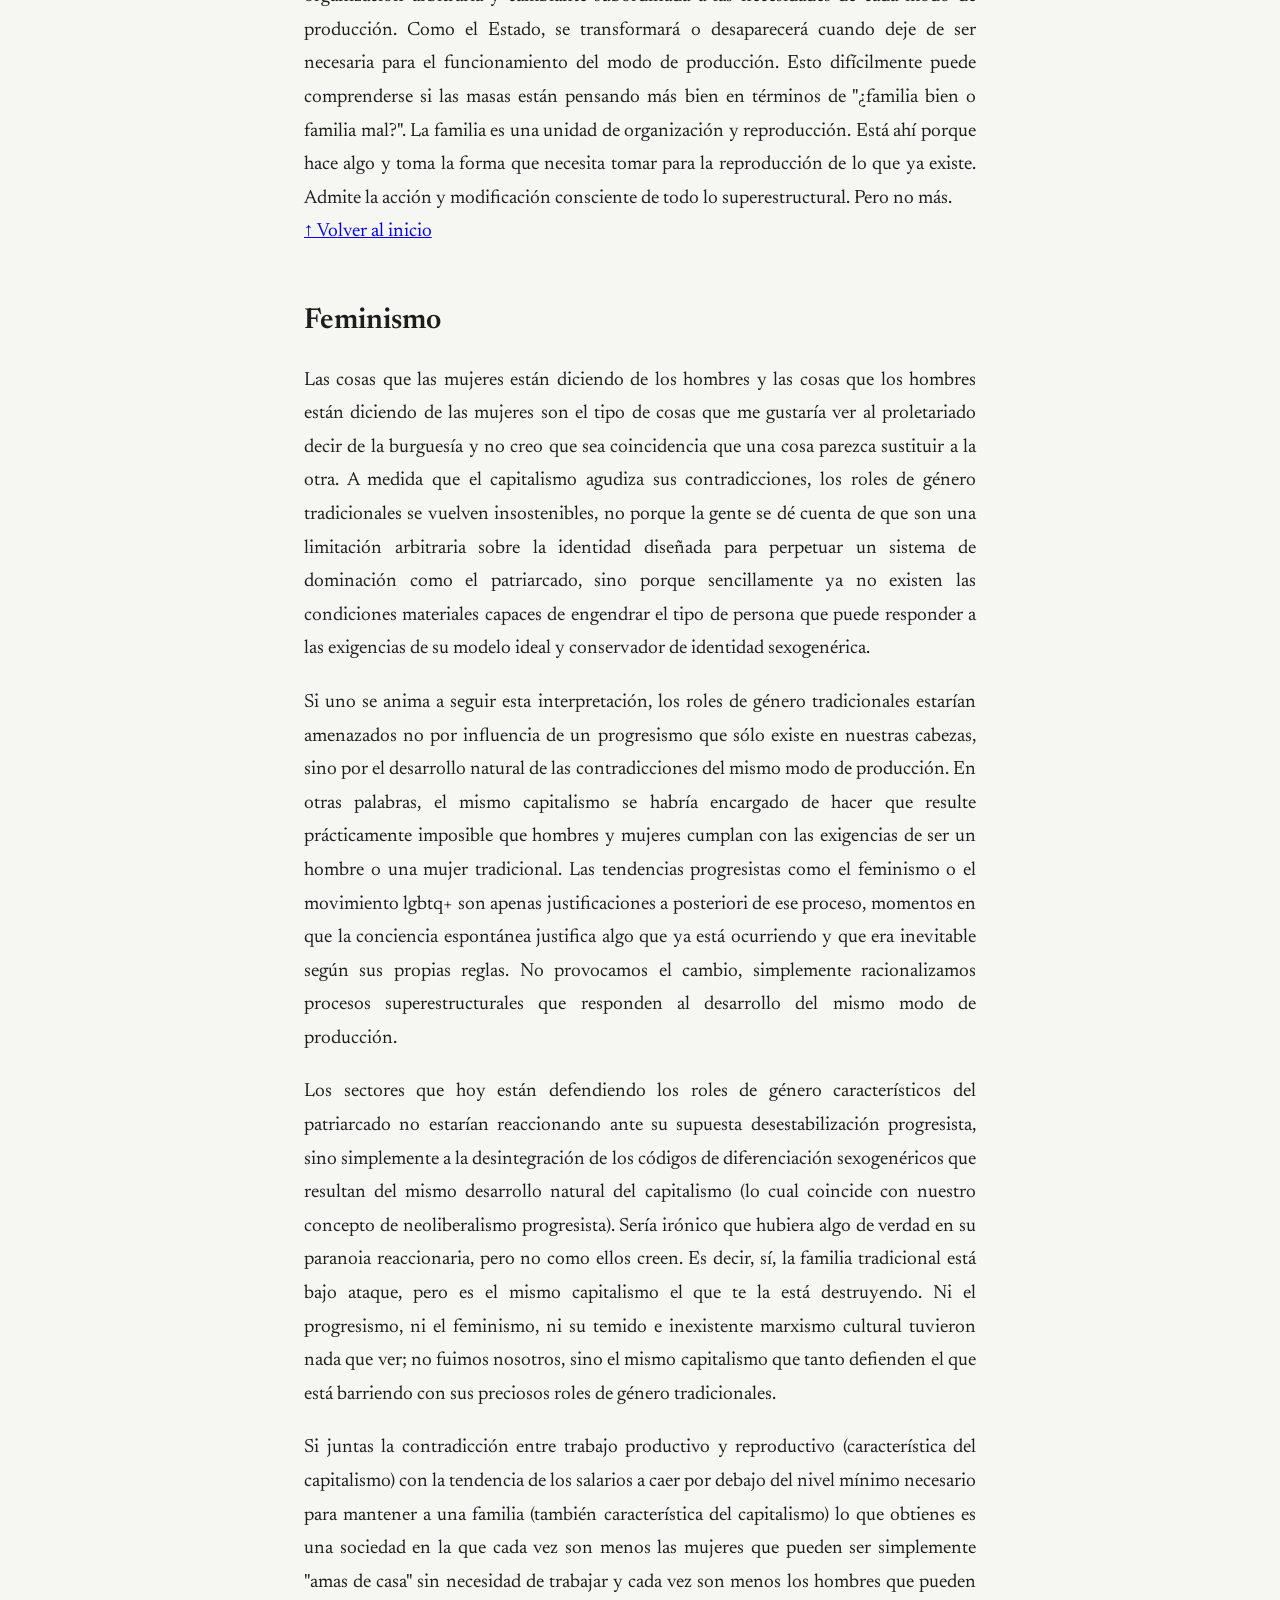
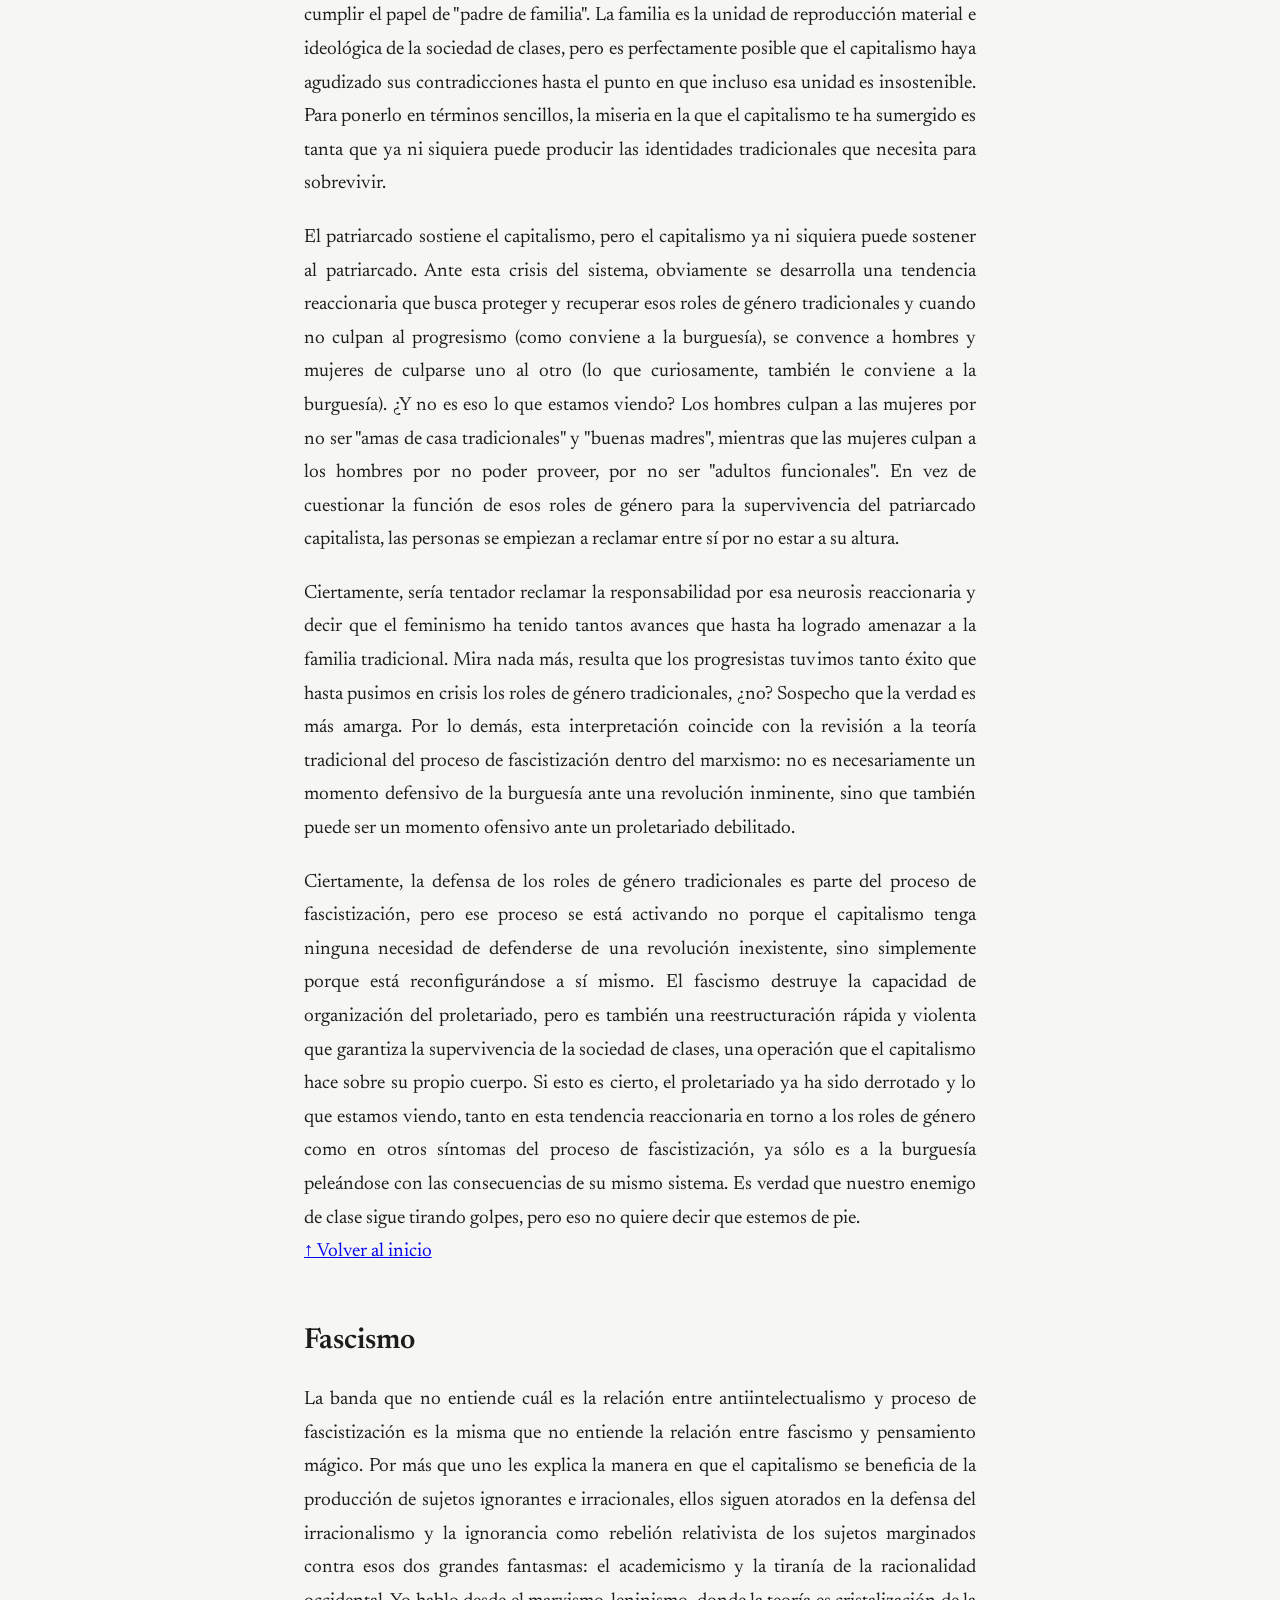
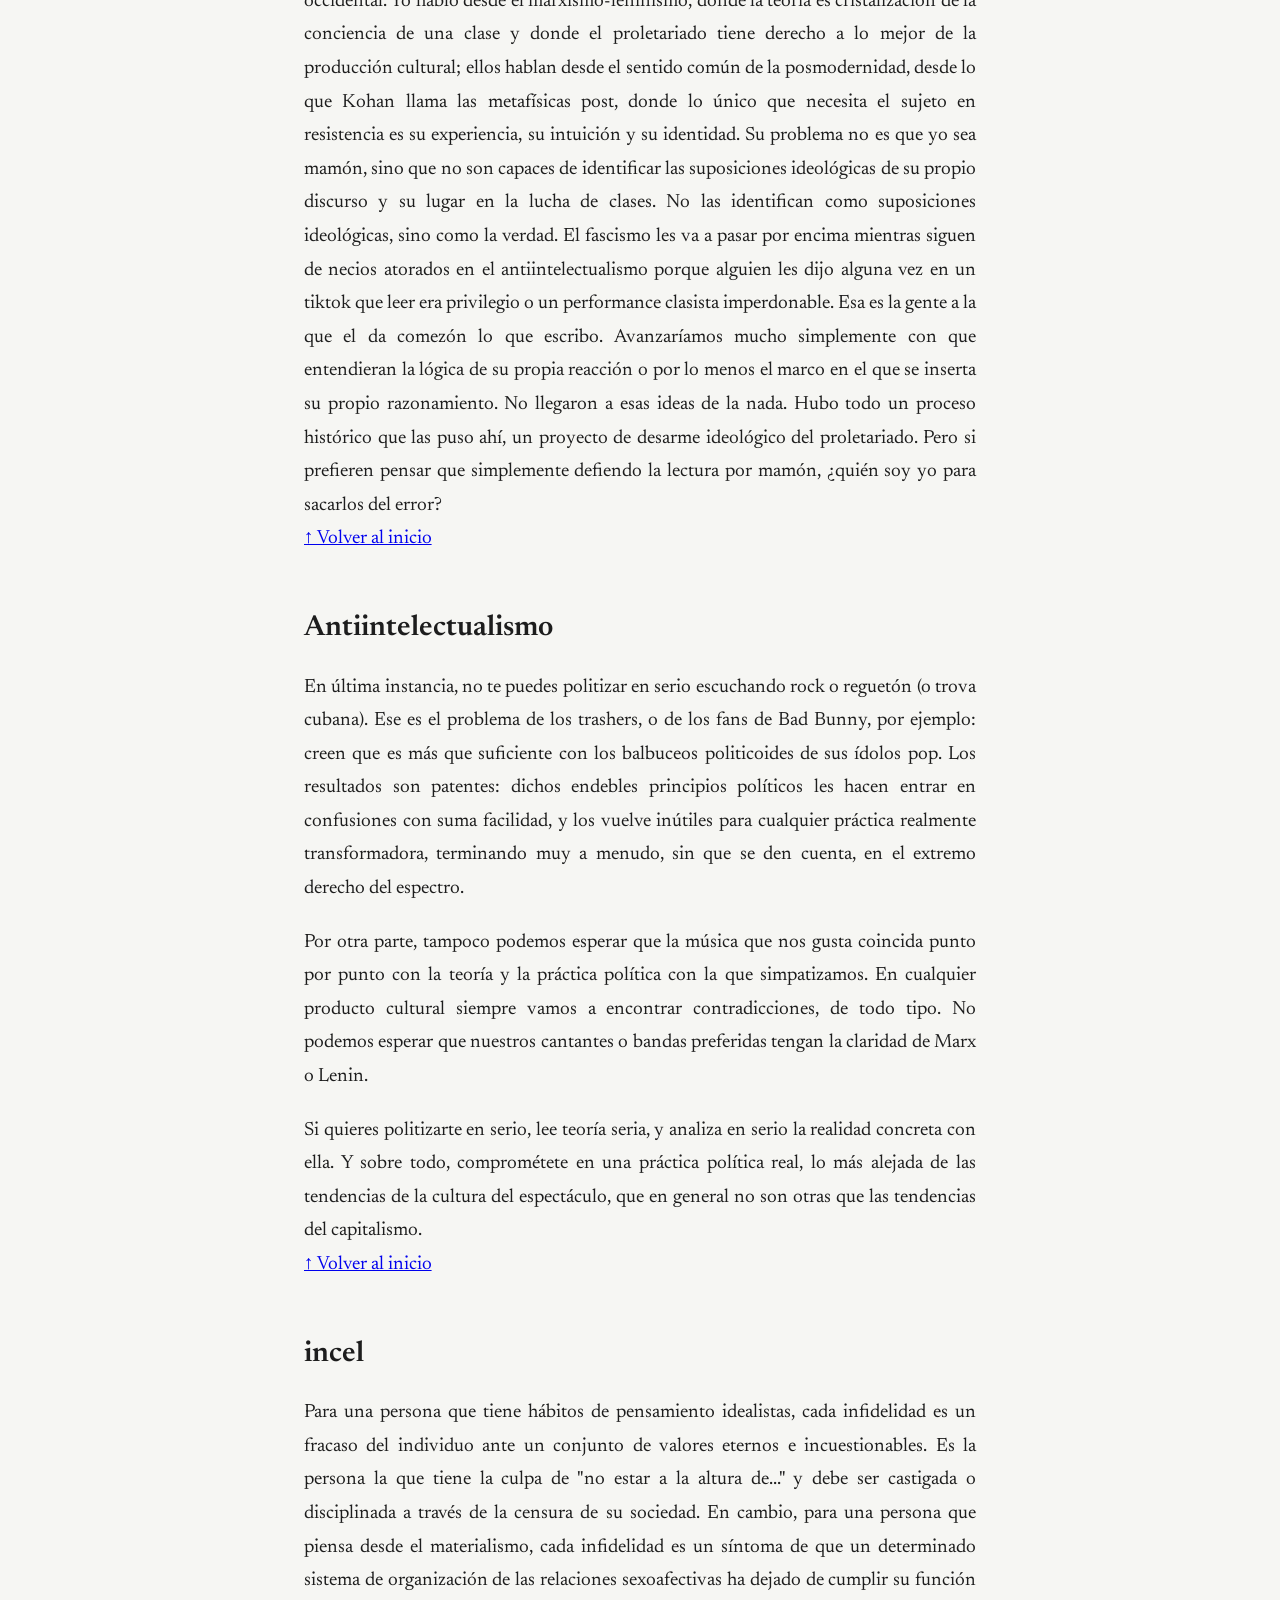
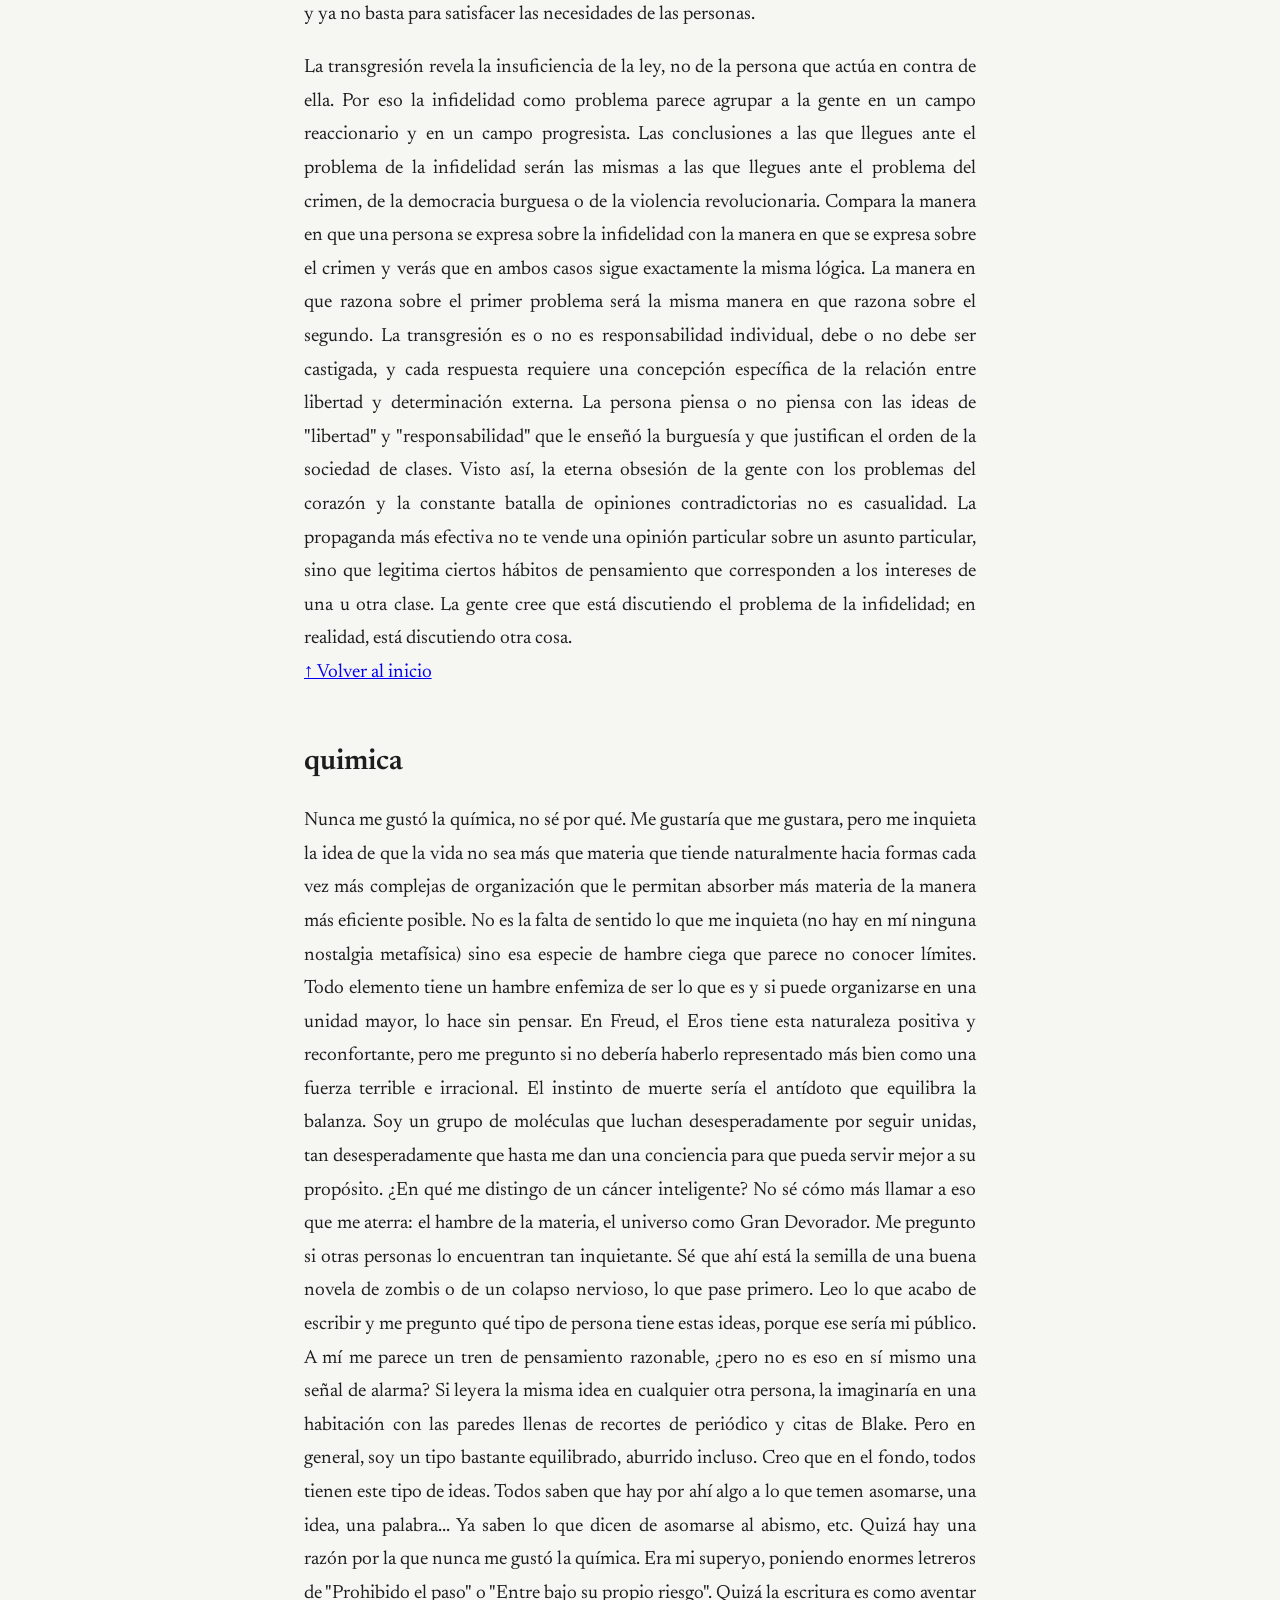
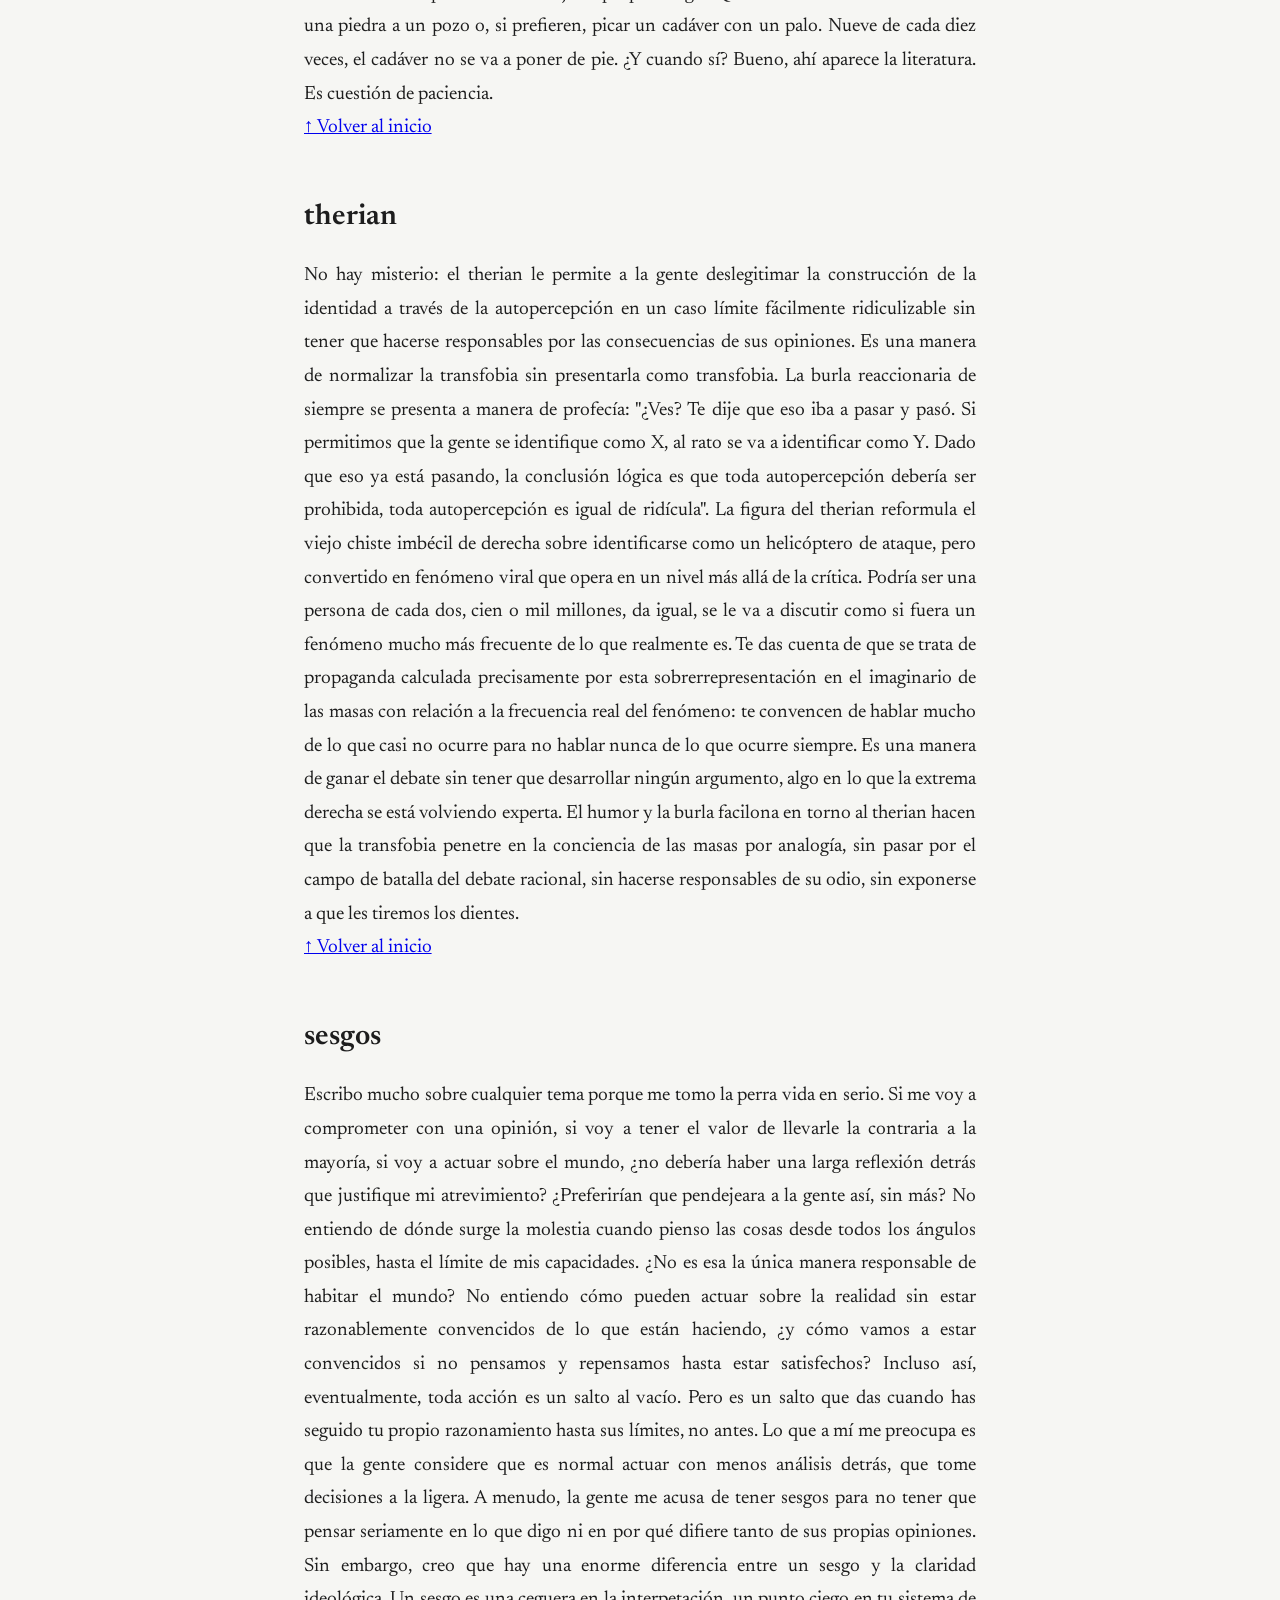
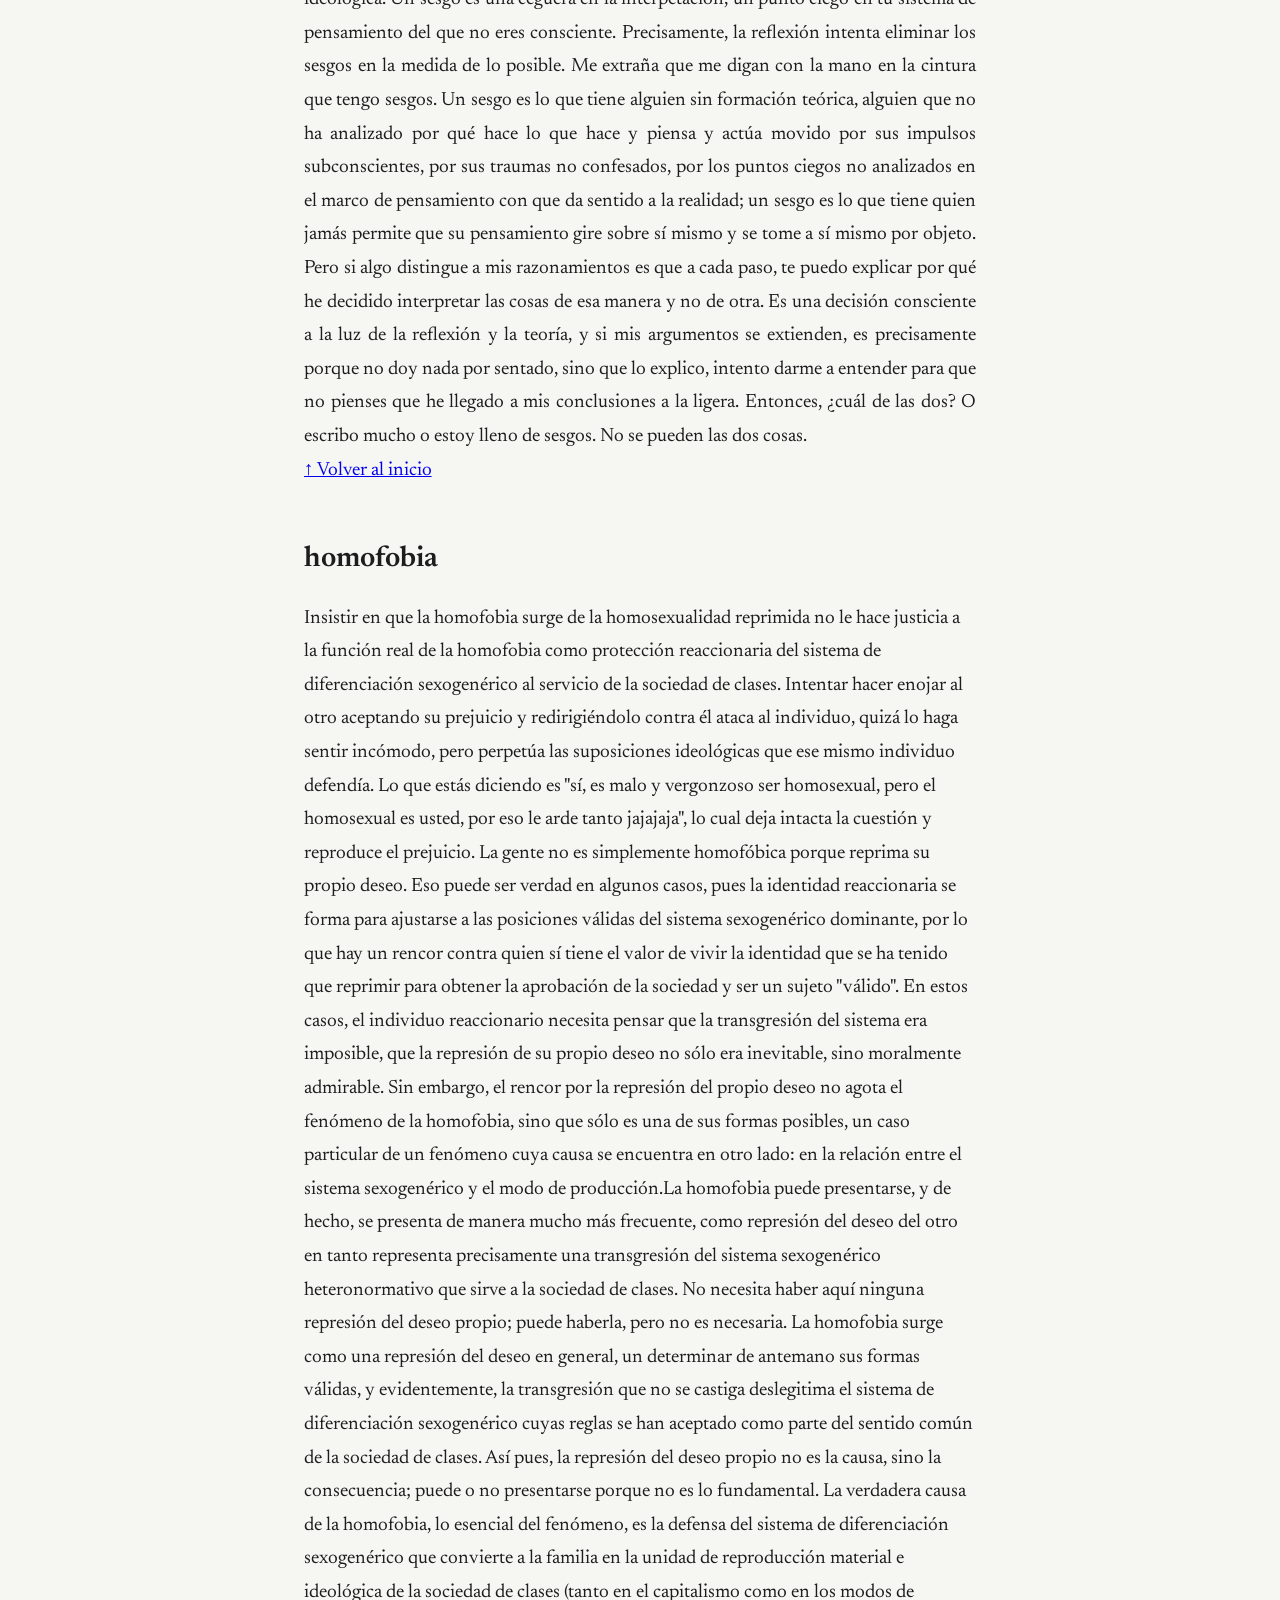
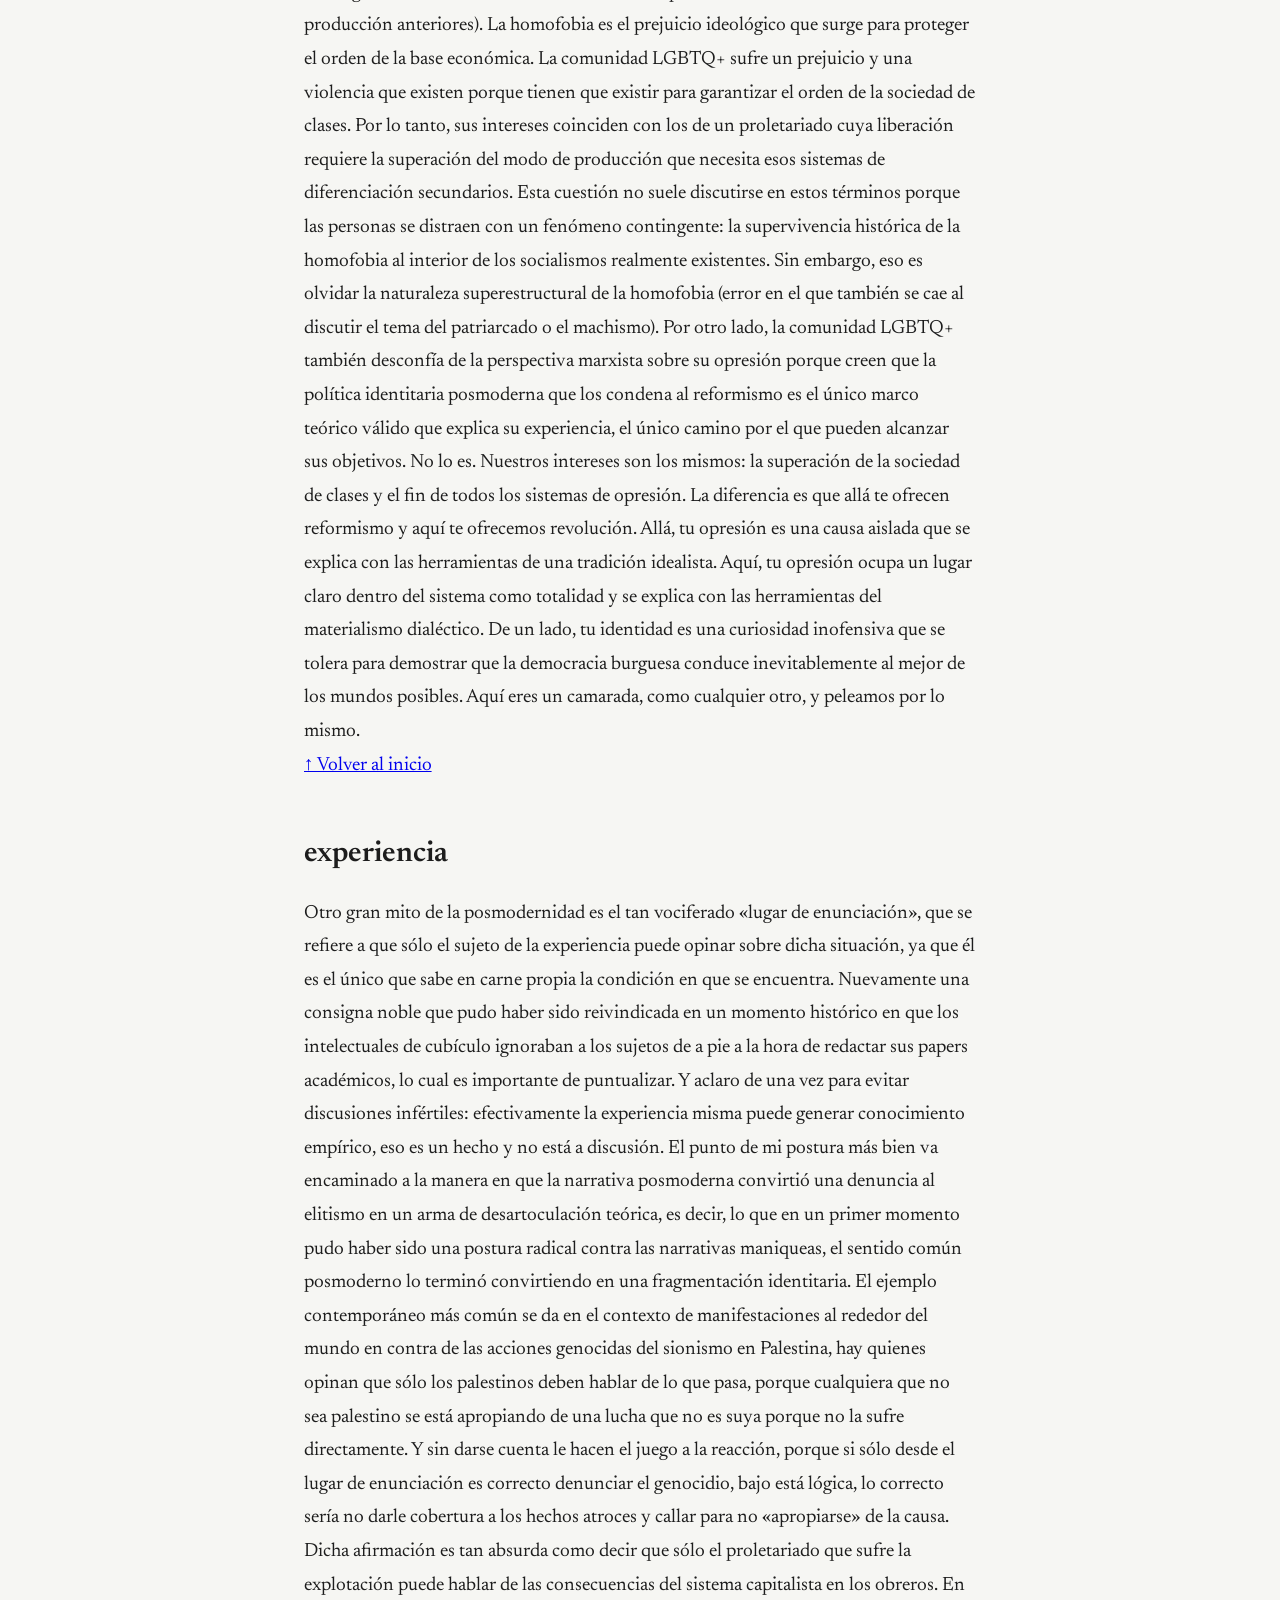
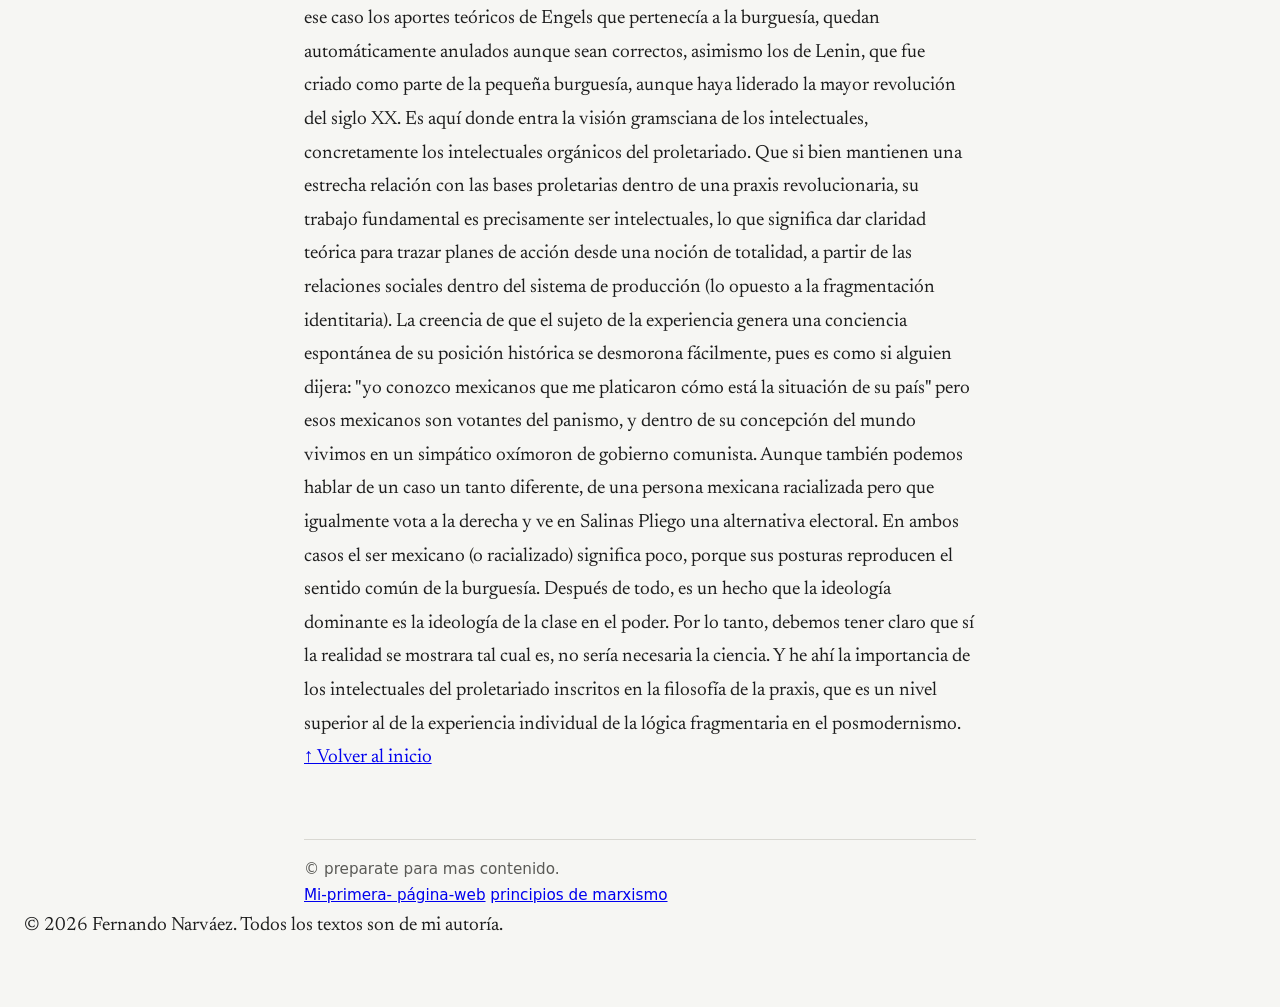
==== commit 985150be: "Update index.html" ====
--- a/index.html
+++ b/index.html
@@ -208,7 +208,8 @@
     <p>© preparate para mas contenido.</p>
     <p class="enlaces-footer">
         <a href="https://pedroriver.github.io/mi-primera-pagina-web/" target="_blank" rel="noopener">Mi-primera- página-web</a>
-    </p>
+      <a href="https://pedroriver.github.io/marxismo1/" target="_blank" rel="noopener">principios de marxismo</a>
+    
 </footer>
     <p>&copy; <span id="anio"></span> Fernando Narváez. Todos los textos son de mi autoría.</p>
   </footer>
